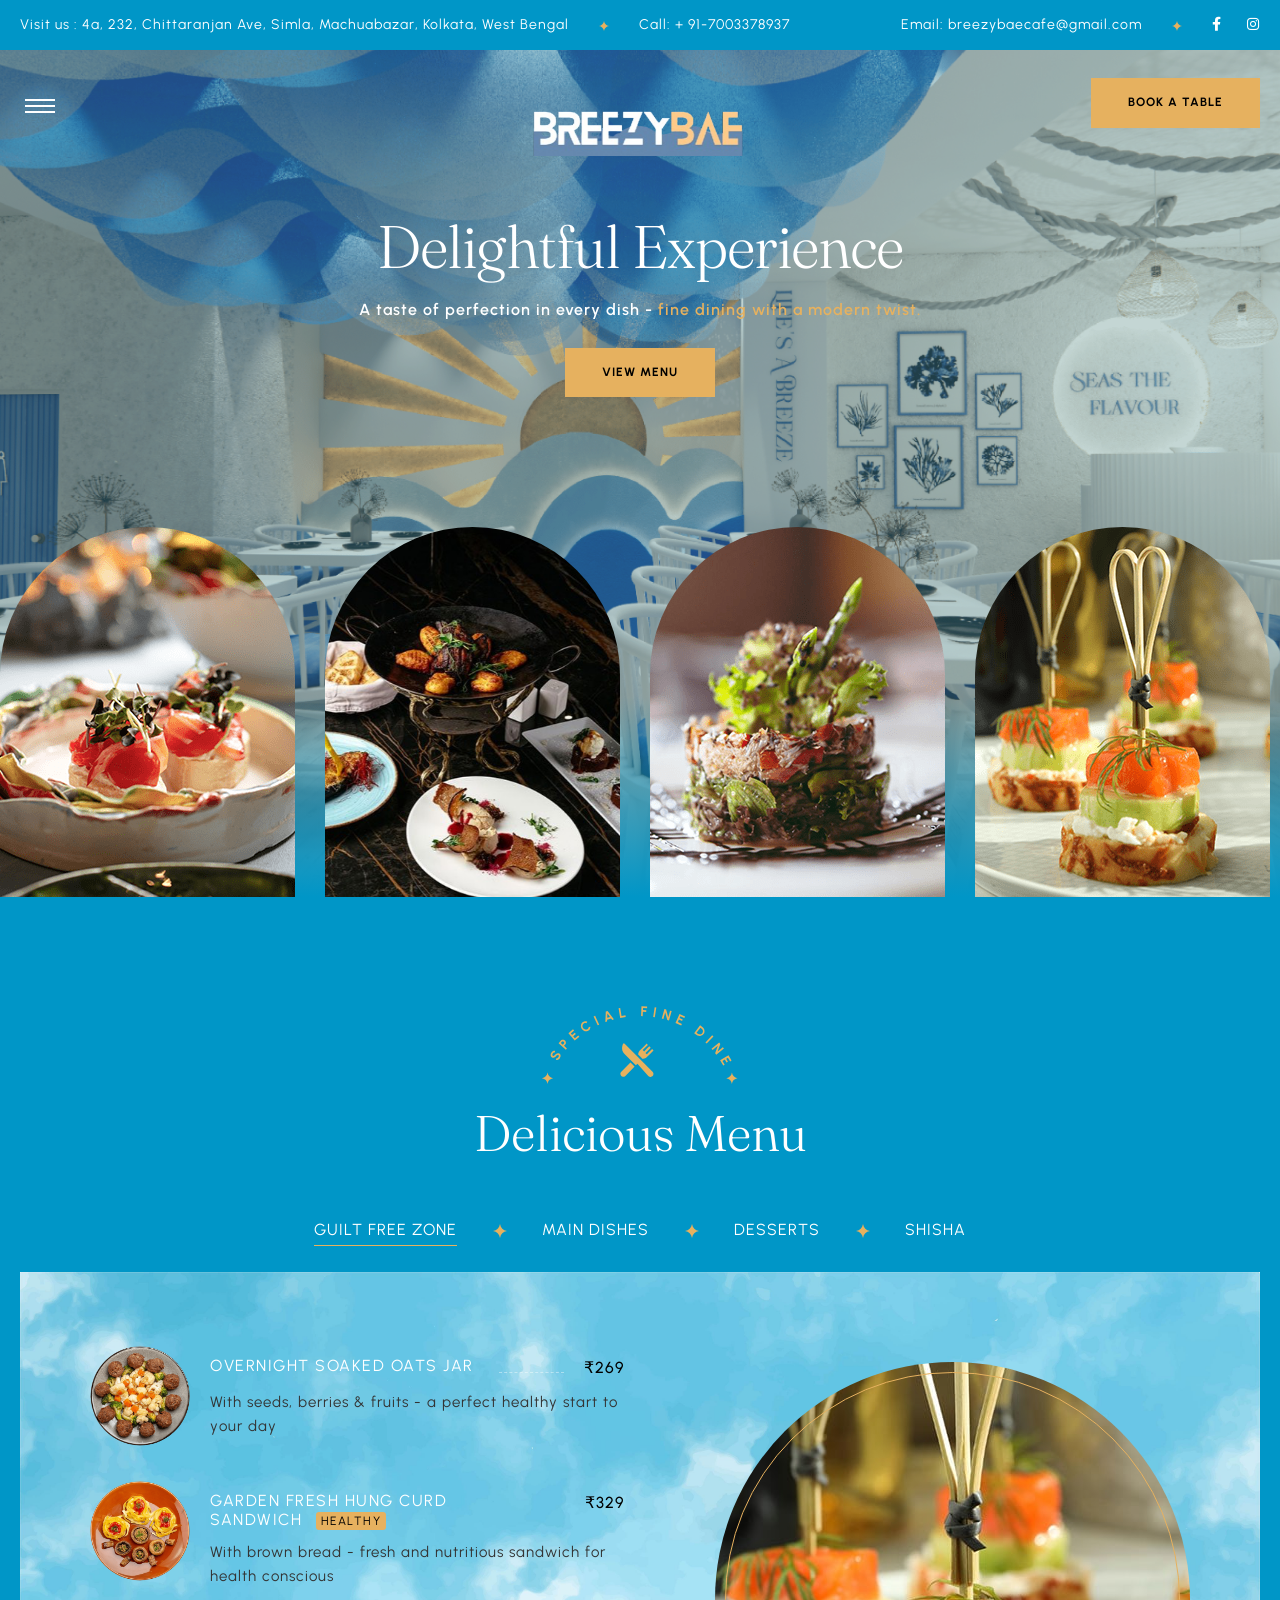
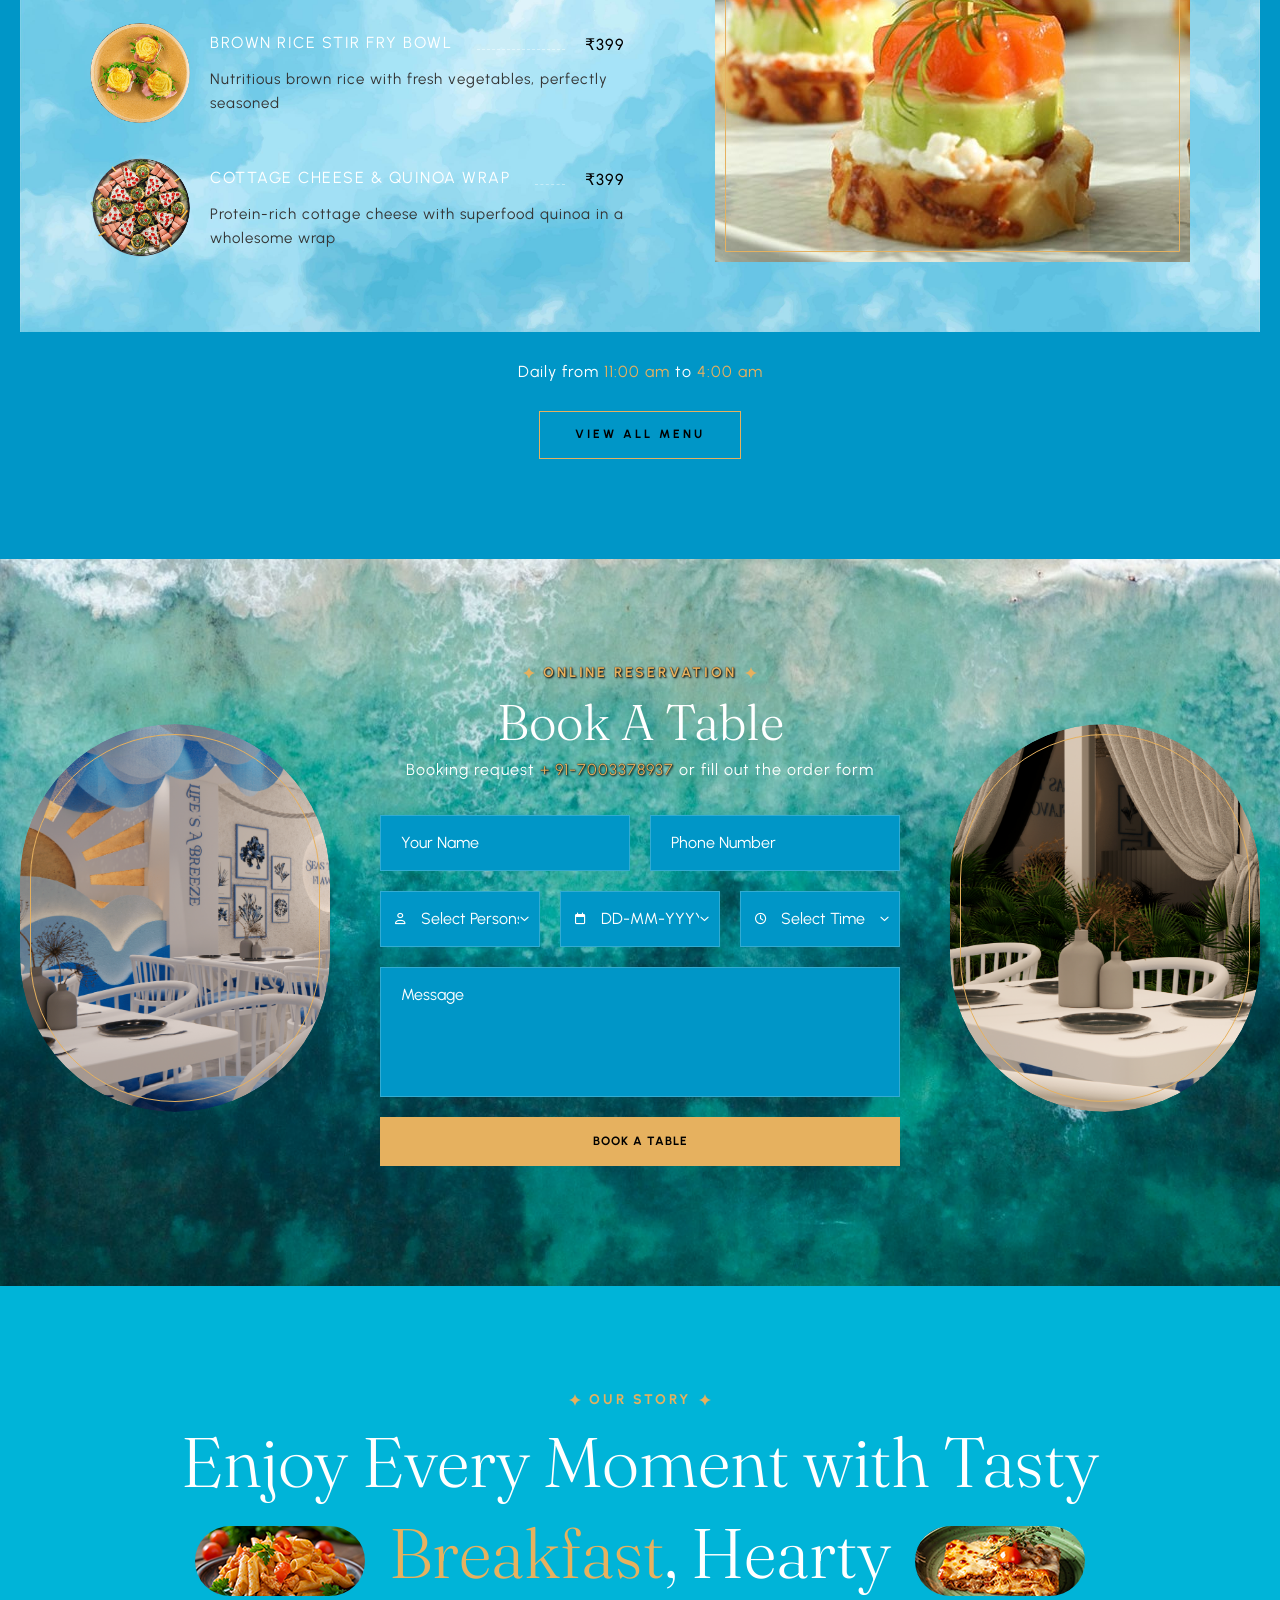
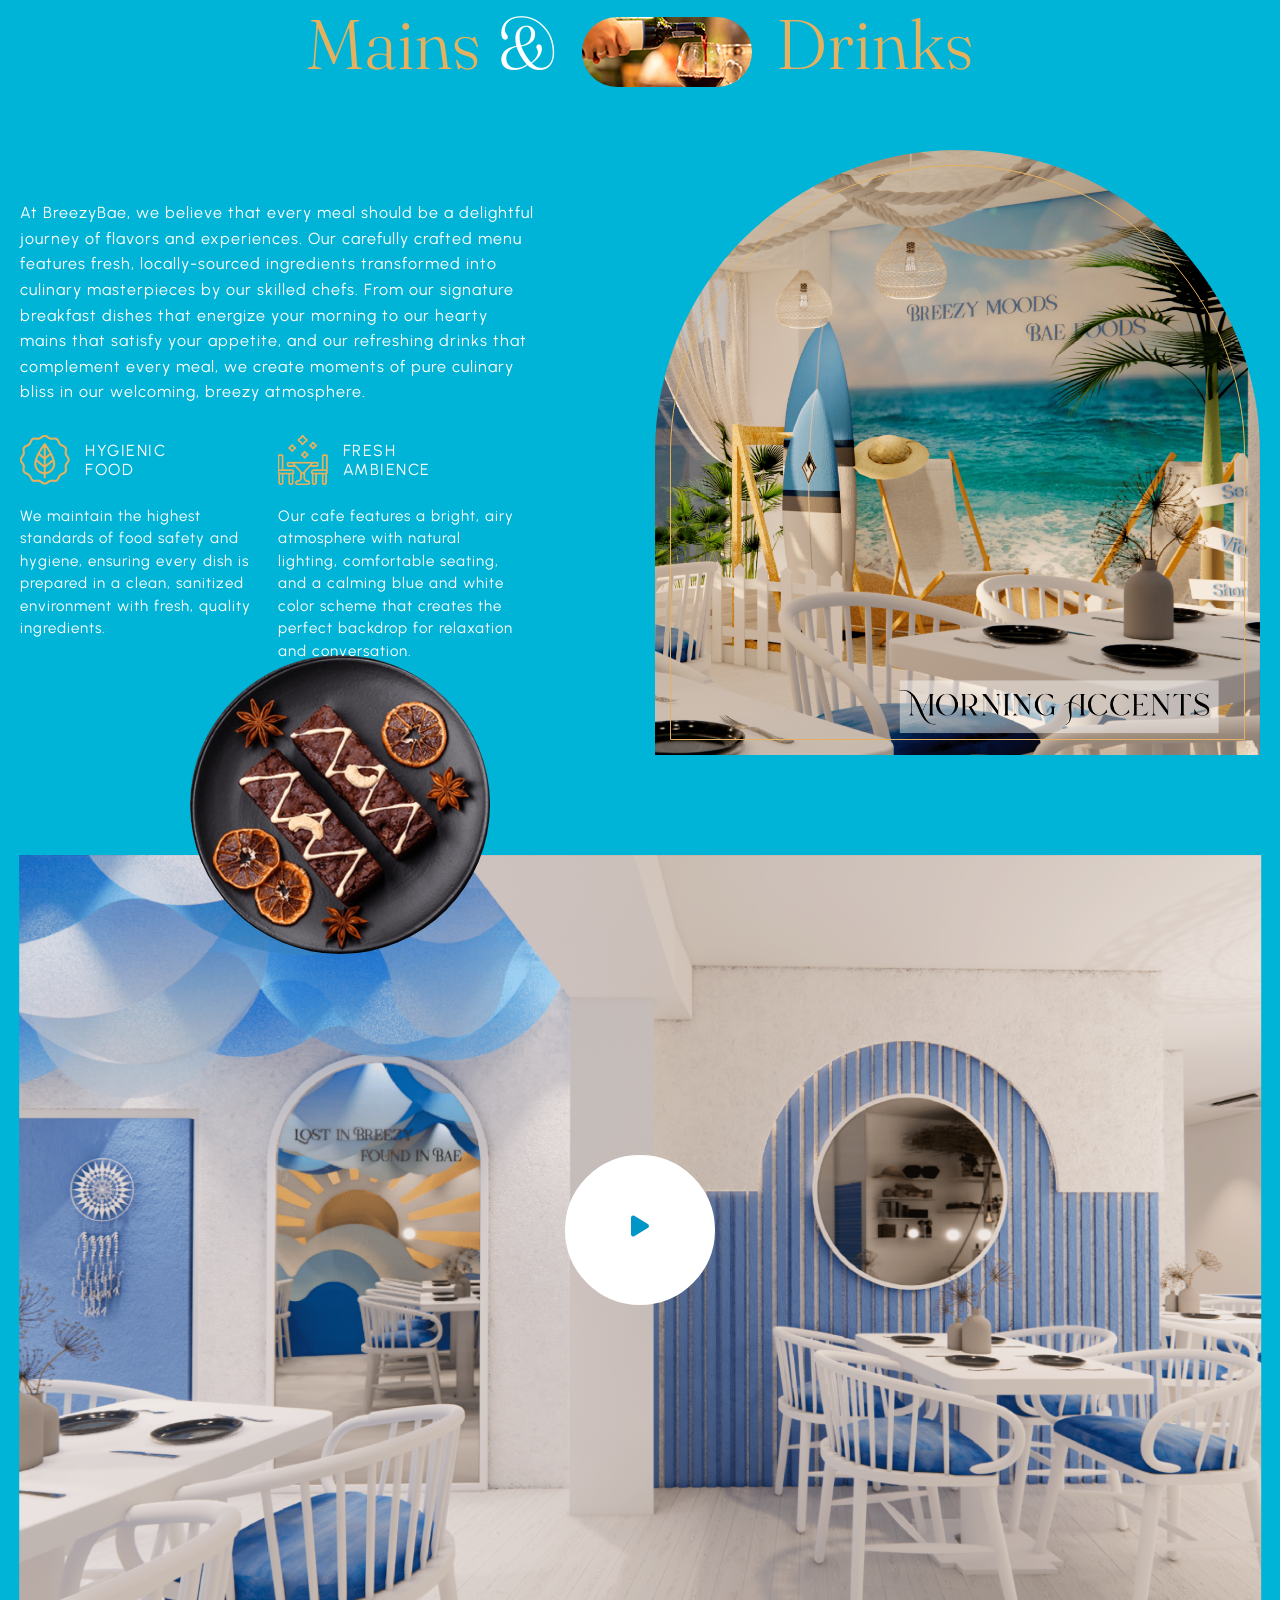
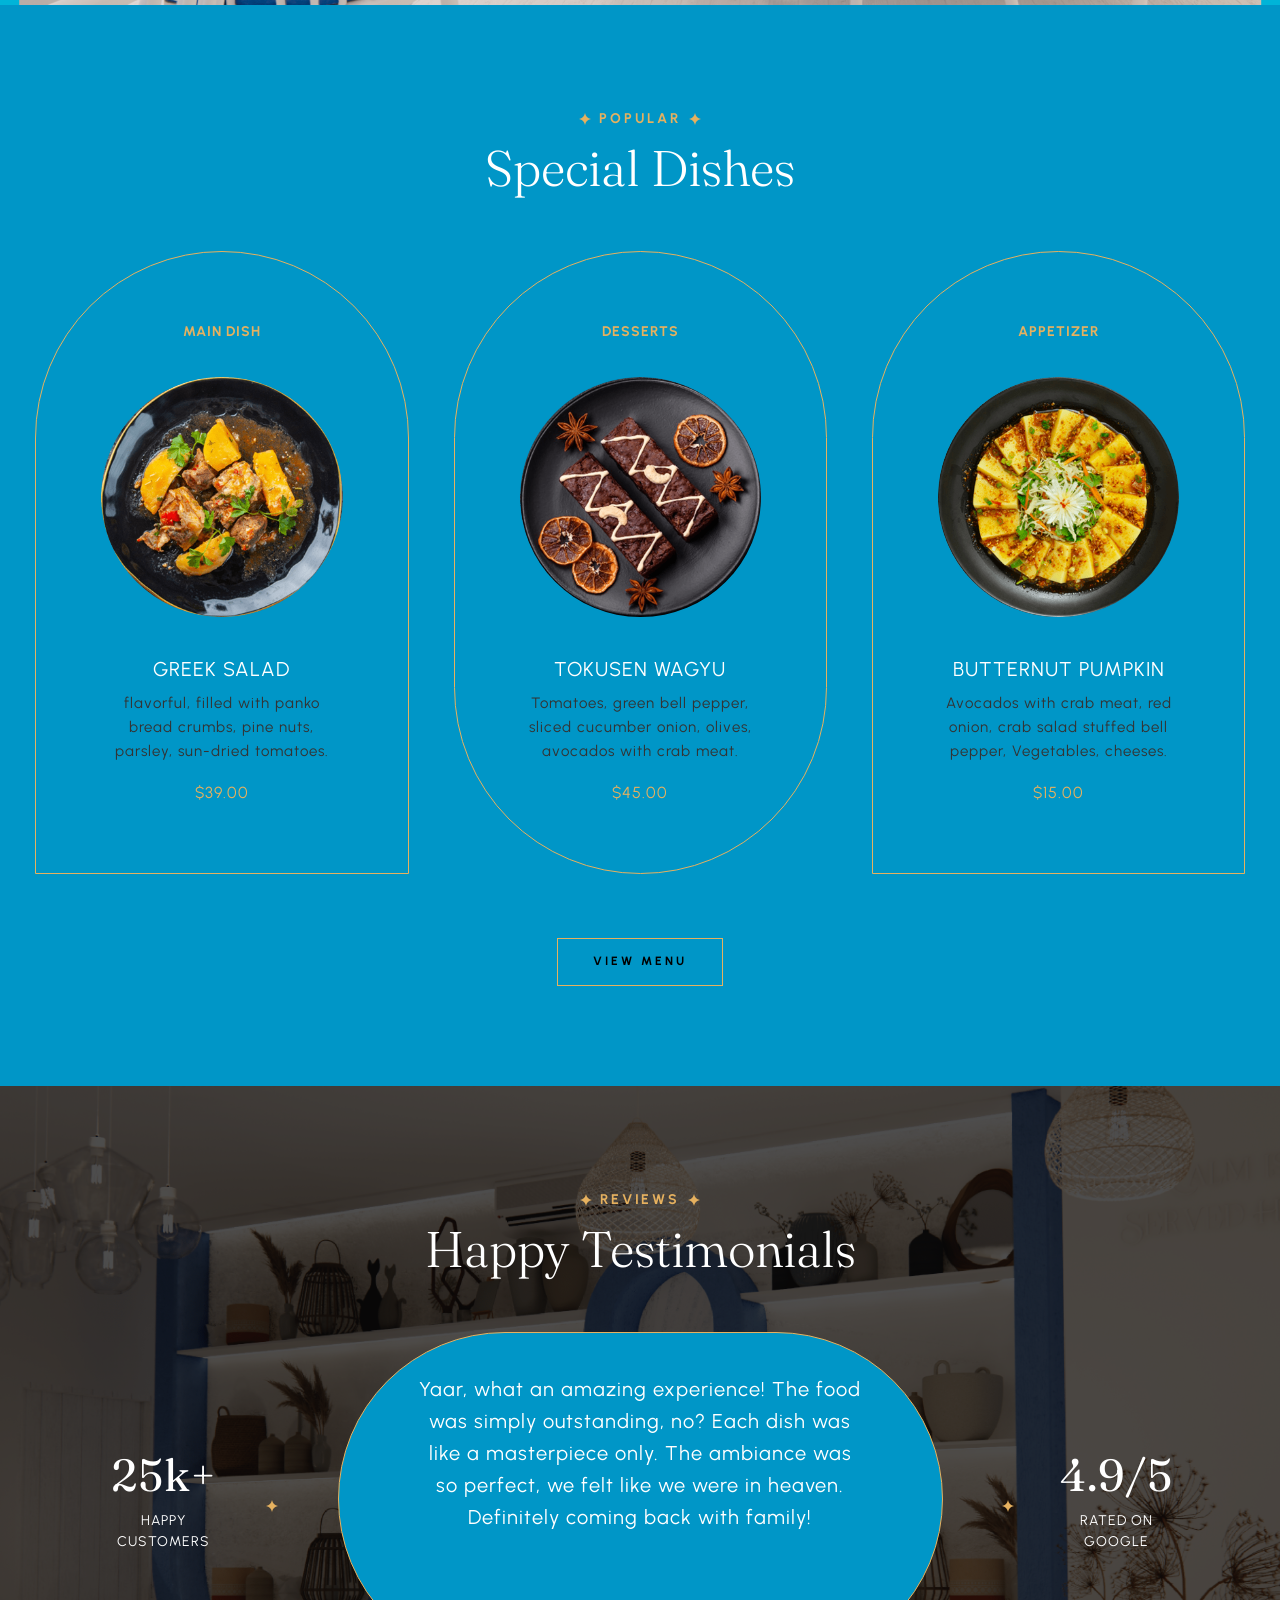
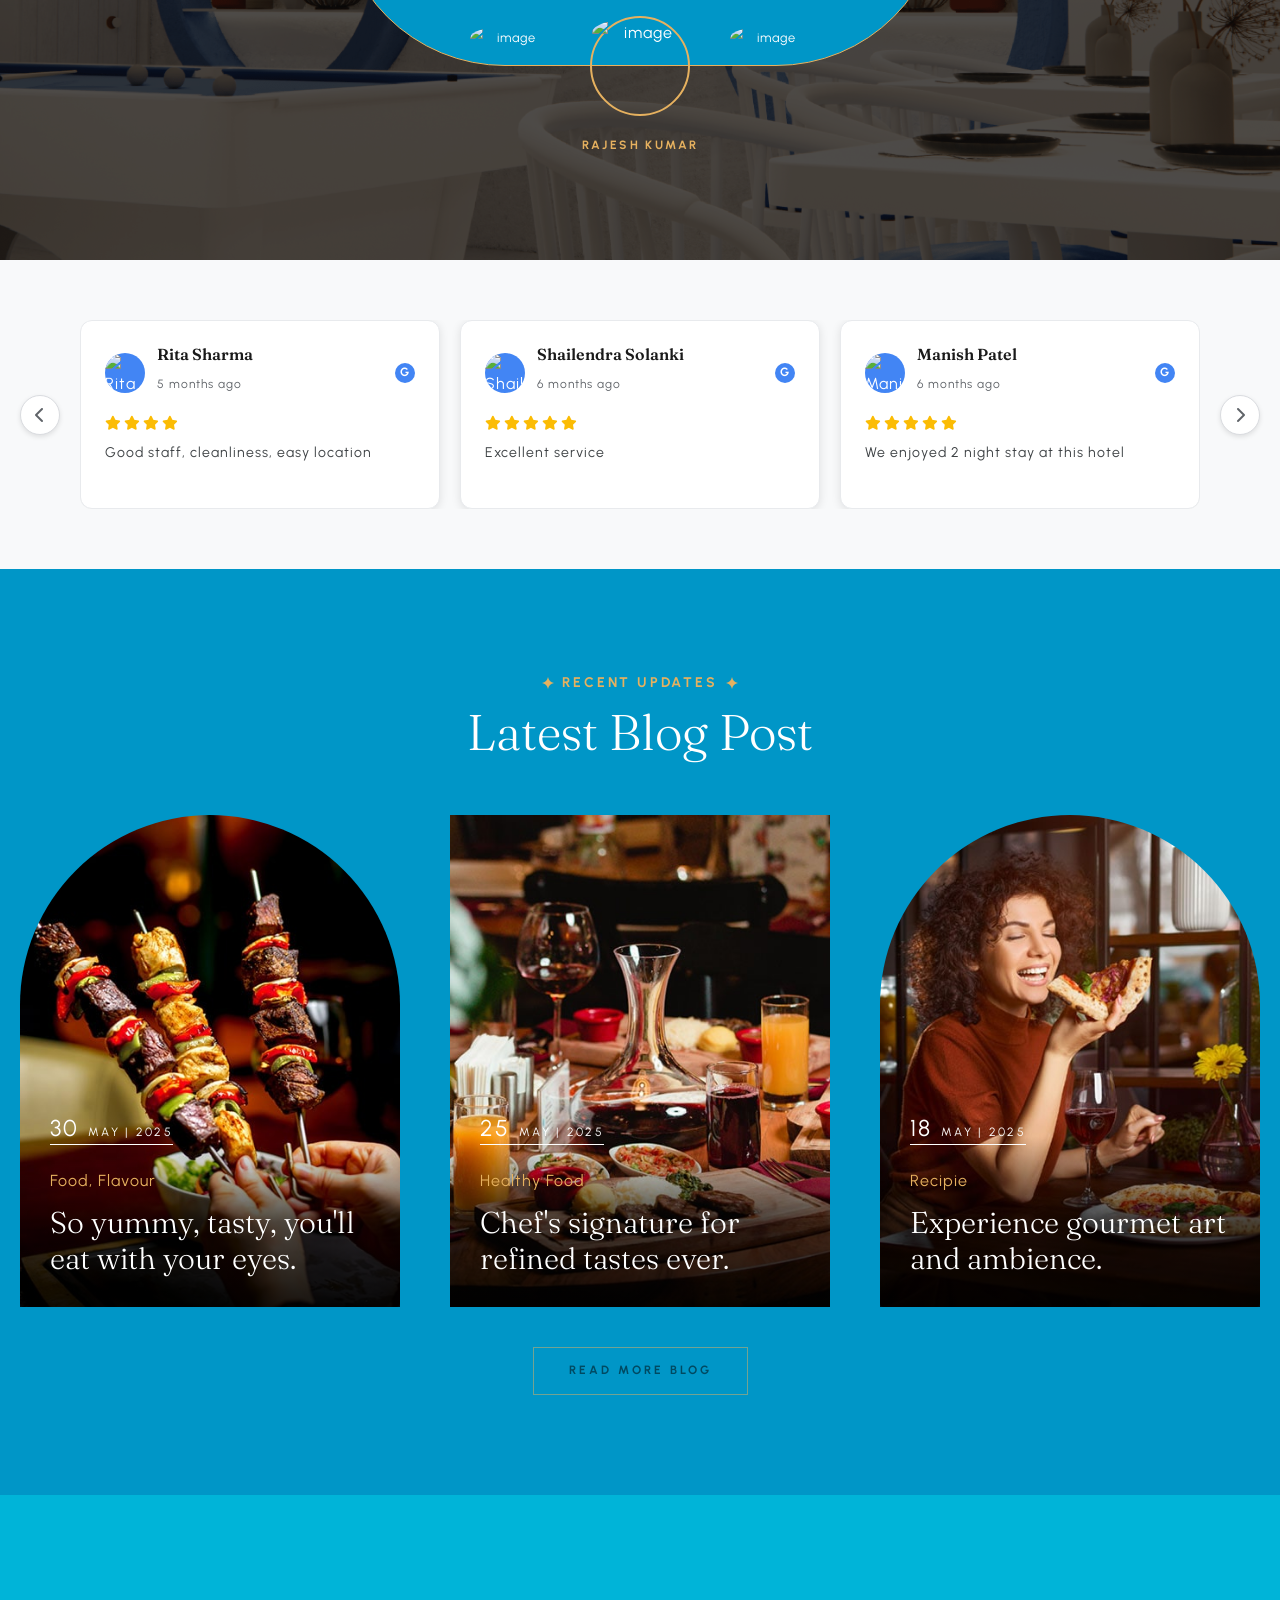
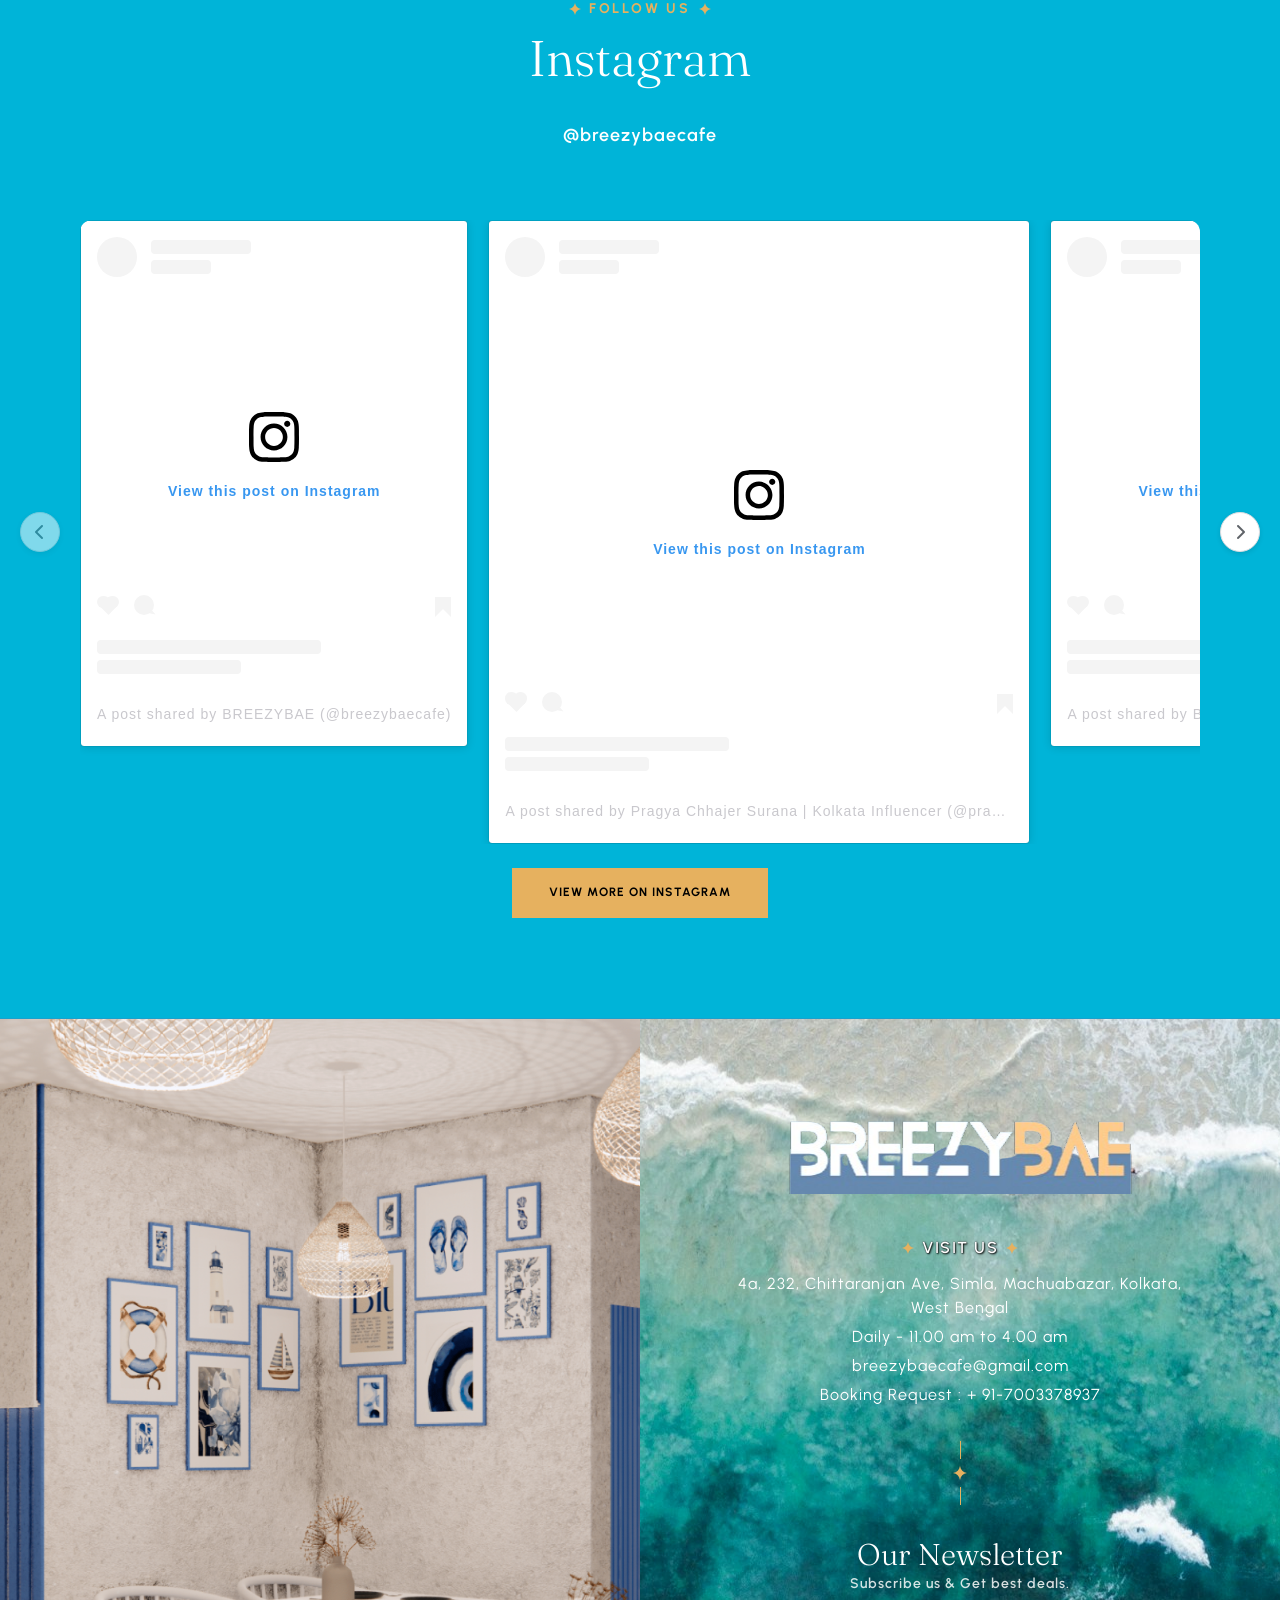
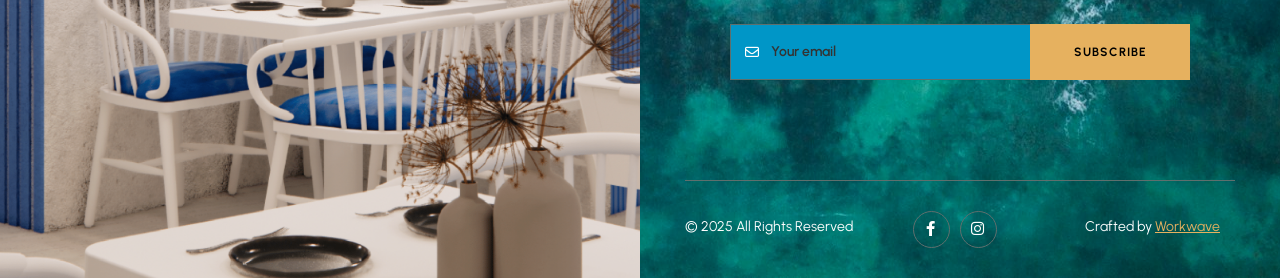
==== index.html @ 00694df6 "first commit" ====
<!DOCTYPE html>
<html lang="en">
	<!-- Mirrored from kalanidhithemes.com/live-preview/landing-page/BreezyBae/all-demo/BreezyBae-5-Rollingimages-Hero-Center-Header/index.html by HTTrack Website Copier/3.x [XR&CO'2014], Mon, 25 Aug 2025 07:57:49 GMT -->
	<head>
		<meta charset="utf-8" />
		<title>BreezyBae Cafe & Restaurant</title>
		<!-- Stylesheets -->
		<link href="bootstrap.css" rel="stylesheet" />
		<link href="style.css" rel="stylesheet" />
		<link rel="shortcut icon" href="images/logo/short-logo.png" type="image/x-icon" />
		<link rel="icon" href="images/logo/short-logo.png" type="image/x-icon" />
		<!-- Responsive -->
		<meta http-equiv="X-UA-Compatible" content="IE=edge" />
		<meta
			name="viewport"
			content="width=device-width, initial-scale=1.0, maximum-scale=1.0, user-scalable=0" />
		<link href="responsive.css" rel="stylesheet" />
	</head>

	<body>
		<div class="page-wrapper">
			<!-- Preloader -->
			<div class="loader-wrap">
				<div class="preloader">
					<div id="handle-preloader" class="handle-preloader">
						<div class="animation-preloader">
							<div class="spinner-not"></div>
							<div class="txt-loading">
								<span data-text-preloader="B" class="letters-loading"> B </span>
								<span data-text-preloader="R" class="letters-loading"> R </span>
								<span data-text-preloader="E" class="letters-loading"> E </span>
								<span data-text-preloader="E" class="letters-loading"> E </span>
								<span data-text-preloader="Z" class="letters-loading"> Z </span>
								<span data-text-preloader="Y" class="letters-loading"> Y </span>
								<span data-text-preloader="B" class="letters-loading"> B </span>
								<span data-text-preloader="A" class="letters-loading"> A </span>
								<span data-text-preloader="E" class="letters-loading"> E </span>
							</div>
						</div>
					</div>
				</div>
			</div>
			<!-- Preloader End -->

			<!-- Main Header-->
			<header class="main-header header-down">
				<div class="header-top">
					<div class="auto-container">
						<div class="inner clearfix">
							<div class="top-left clearfix">
								<ul class="top-info clearfix">
									<li>
										Visit us : 4a, 232, Chittaranjan Ave, Simla, Machuabazar,
										Kolkata, West Bengal
									</li>
									<li>
										<a href="tel:+ 91-7003378937"> Call: + 91-7003378937 </a>
									</li>
								</ul>
							</div>
							<div class="top-right clearfix">
								<ul class="top-info clearfix">
									<li>
										<a href="mailto:breezybaecafe@gmail.com">
											Email: breezybaecafe@gmail.com</a
										>
									</li>
									<li class="social">
										<a
											href="https://www.facebook.com/profile.php?id=61579037446461"
											aria-label="facebook page"
											><i class="fa-brands fa-facebook-f"></i
										></a>
									</li>
									<li class="social">
										<a
											href="https://www.instagram.com/breezybaecafe/"
											aria-label="insta page"
											><i class="fa-brands fa-instagram"></i
										></a>
									</li>
								</ul>
							</div>
						</div>
					</div>
				</div>
				<!-- Header Upper -->
				<div class="header-upper">
					<div class="auto-container">
						<!-- Main Box -->
						<div
							class="main-box d-flex justify-content-between align-items-center flex-wrap">
							<!-- Links Box -->
							<div class="links-box clearfix">
								<!-- Hidden Nav Toggler -->
								<div class="nav-toggler">
									<button class="hidden-bar-opener">
										<span class="hamburger">
											<span class="top-bun"></span>
											<span class="meat"></span>
											<span class="bottom-bun"></span>
										</span>
									</button>
								</div>
							</div>

							<!--Logo-->
							<div class="logo-box">
								<div class="logo">
									<a href="index.html" title="BreezyBae - Cafe & Restro"
										><img
											src="images/logo.png"
											alt=""
											title="BreezyBae - Cafe & Restro"
									/></a>
								</div>
							</div>

							<!--Don't use this menu for this option-->
							<div class="nav-box clearfix">
								<!--Nav Outer-->
								<div class="nav-outer clearfix">
									<nav class="main-menu">
										<ul class="navigation clearfix">
											<li class="current dropdown">
												<a href="index.html">Home</a>
												<ul>
													<li><a href="#">Home 1 Left Header</a></li>
													<li><a href="#">Home 1 Center Header</a></li>
													<li><a href="#">Home 3 Video Hero</a></li>
												</ul>
											</li>
											<li class="dropdown has-mega-menu">
												<a href="menu-list.html">Menus</a>
												<ul>
													<li>
														<div class="mega-menu">
															<div class="menu-inner">
																<div class="auto-container">
																	<div class="row clearfix">
																		<div
																			class="menu-block col-lg-3 col-md-6 col-sm-6">
																			<div class="image">
																				<a href="menu-list.html"
																					><img
																						src="images/resource/menu-image-1.png"
																						alt=""
																				/></a>
																			</div>
																			<div class="title">
																				<a href="menu-list.html">Menu list 1</a>
																			</div>
																		</div>
																		<div
																			class="menu-block col-lg-3 col-md-6 col-sm-6">
																			<div class="image">
																				<a href="menu-list.html"
																					><img
																						src="images/resource/menu-image-2.png"
																						alt=""
																				/></a>
																			</div>
																			<div class="title">
																				<a href="menu-list.html">Menu list 2</a>
																			</div>
																		</div>
																		<div
																			class="menu-block col-lg-3 col-md-6 col-sm-6">
																			<div class="image">
																				<a href="menu-list.html"
																					><img
																						src="images/resource/menu-image-3.png"
																						alt=""
																				/></a>
																			</div>
																			<div class="title">
																				<a href="menu-list.html">Menu list 3</a>
																			</div>
																		</div>
																		<div
																			class="menu-block col-lg-3 col-md-6 col-sm-6">
																			<div class="image">
																				<a href="menu-list.html"
																					><img
																						src="images/resource/menu-image-4.png"
																						alt=""
																				/></a>
																			</div>
																			<div class="title">
																				<a href="menu-list.html">Menu list 4</a>
																			</div>
																		</div>
																	</div>
																</div>
															</div>
														</div>
													</li>
												</ul>
											</li>
											<li><a href="about.html">About Us</a></li>
											<li><a href="our-chef.html">Our chefs</a></li>
											<li class="dropdown">
												<a href="#">Pages</a>
												<ul>
													<li><a href="#">Dropdown Menu 1</a></li>
													<li><a href="#">Dropdown Menu 2</a></li>
													<li><a href="#">Dropdown Menu 3</a></li>
													<li class="dropdown">
														<a href="#">Dropdown Menu 4</a>
														<ul>
															<li><a href="#">Dropdown Menu level 2</a></li>
															<li><a href="#">Dropdown Menu level 2</a></li>
															<li><a href="#">Dropdown Menu Level 3</a></li>
														</ul>
													</li>
													<li><a href="#">Dropdown Lorem 5</a></li>
												</ul>
											</li>
											<li><a href="#">Blog</a></li>
											<li><a href="#">Contact</a></li>
										</ul>
									</nav>
									<!-- Main Menu End-->
								</div>
								<!--Nav Outer End-->
							</div>
							<!---->

							<div class="link link-btn">
								<a
									href="book-table.html"
									class="theme-btn btn-style-one clearfix">
									<span class="btn-wrap">
										<span class="text-one">BOOK A TABLE</span>
										<span class="text-two">BOOK A TABLE</span>
									</span>
								</a>
							</div>
						</div>
					</div>
				</div>
			</header>
			<!--End Main Header -->

			<!--Menu Backdrop-->
			<div class="menu-backdrop"></div>

			<!-- Hidden Navigation Bar -->
			<section class="hidden-bar">
				<!-- Hidden Bar Wrapper -->
				<div class="inner-box">
					<div class="cross-icon hidden-bar-closer">
						<span class="far fa-close"></span>
					</div>
					<div class="logo-box">
						<a href="index.html" title="BreezyBae - Cafe & Restro"
							><img
								src="images/resource/sidebar-logo.png"
								alt="image"
								title="BreezyBae - Cafe & Restro"
						/></a>
					</div>

					<!-- .Side-menu -->
					<div class="side-menu">
						<ul class="navigation clearfix">
							<li>
								<a href="index.html">Home</a>
							</li>
							<li><a href="about.html">About Us</a></li>
							<li><a href="our-chef.html">Team Members</a></li>
							<li><a href="menu-list.html">Our Menu</a></li>
							<li><a href="privacy-policy.html">Privacy Policy</a></li>
							<li><a href="contact-us.html">Contact Us</a></li>
							<li><a href="https://admin.breezybae.com/login">admin</a></li>
						</ul>
					</div>
					<!-- /.Side-menu -->
				</div>
				<!-- / Hidden Bar Wrapper -->
			</section>
			<!-- / Hidden Bar -->

			<!--Info Back Drop-->
			<div class="info-back-drop"></div>

			<!-- Hidden Bar -->
			<section class="info-bar">
				<div class="inner-box">
					<div class="cross-icon"><span class="far fa-close"></span></div>
					<div class="image-box">
						<img src="images/resource/sidebar-image.jpg" alt="image" title="" />
					</div>
					<div class="logo-box">
						<a href="index.html" title="BreezyBae - Cafe & Restro"
							><img
								src="images/resource/sidebar-logo.png"
								alt="image"
								title="BreezyBae - Cafe & Restro"
						/></a>
					</div>

					<h5>Visit Us</h5>
					<ul class="info">
						<li>
							BreezyBae, Arrondissement, <br />
							Paris 9578
						</li>
						<li>
							<span class="ib-ttl"> Lunch Time </span>- 10.00 am – 3:30 pm
						</li>
						<li>
							<span class="ib-ttl"> Dinner Time</span> - 08.00 pm – 10:30 pm
						</li>
						<li>
							<a href="mailto:breezybaecafe@gmail.com"
								>breezybaecafe@gmail.com</a
							>
						</li>
					</ul>
					<div class="booking-info">
						<div class="bk-no">
							<a href="tel:+ 91-7003378937">Booking: + 91-7003378937</a>
						</div>
					</div>
				</div>
			</section>
			<!--End Hidden Bar -->

			<!-- Banner Section -->
			<section class="scrolling-banner-section">
				<div class="auto-container">
					<div class="content">
						<h1>Delightful Experience</h1>
						<div class="text text-mod">
							A taste of perfection in every dish -
							<span> fine dining with a modern twist.</span>
						</div>
						<div class="link link-btn">
							<a href="menu-list.html" class="theme-btn btn-style-one clearfix">
								<span class="btn-wrap">
									<span class="text-one">view menu</span>
									<span class="text-two">view menu</span>
								</span>
							</a>
						</div>
					</div>
				</div>
				<div class="rolling-gallery-container">
					<div class="rolling-gallery-outer">
						<!-- First set of images -->
						<div class="rolling-image">
							<img src="images/main-slider/banner-1.png" alt="image" />
						</div>
						<div class="rolling-image">
							<img src="images/main-slider/banner-2.png" alt="image" />
						</div>
						<div class="rolling-image">
							<img src="images/main-slider/banner-3.png" alt="image" />
						</div>
						<div class="rolling-image">
							<img src="images/main-slider/banner-4.png" alt="image" />
						</div>
						<div class="rolling-image">
							<img src="images/main-slider/banner-5.png" alt="image" />
						</div>
						<div class="rolling-image">
							<img src="images/main-slider/banner-6.png" alt="image" />
						</div>

						<!-- Duplicate set for seamless looping -->
						<div class="rolling-image">
							<img src="images/main-slider/banner-1.png" alt="image" />
						</div>
						<div class="rolling-image">
							<img src="images/main-slider/banner-2.png" alt="image" />
						</div>
						<div class="rolling-image">
							<img src="images/main-slider/banner-3.png" alt="image" />
						</div>
						<div class="rolling-image">
							<img src="images/main-slider/banner-4.png" alt="image" />
						</div>
						<div class="rolling-image">
							<img src="images/main-slider/banner-5.png" alt="image" />
						</div>
						<div class="rolling-image">
							<img src="images/main-slider/banner-6.png" alt="image" />
						</div>
					</div>
				</div>
			</section>
			<!--End Banner Section -->

			<!--Menu Section Tab Style-->
			<section class="menu-section section-kt">
				<!-- side image -->
				<div class="side-image menutab-img">
					<img
						src="images/resource/sideimg-dish.png"
						alt="image"
						title="image" />
				</div>

				<div class="auto-container">
					<div class="title-box centered">
						<div class="title-badge">
							<img
								src="images/resource/menu-title-badge.svg"
								alt="image"
								title="image" />
						</div>
						<h2>Delicious Menu</h2>
					</div>

					<div class="tabs-box menu-tabs">
						<div class="buttons">
							<ul class="tab-buttons clearfix">
								<li class="tab-btn active-btn" data-tab="#tab-1">
									<span>Guilt Free Zone</span>
								</li>
								<li class="tab-btn" data-tab="#tab-2">
									<span>Main Dishes</span>
								</li>
								<li class="tab-btn" data-tab="#tab-3"><span>Desserts</span></li>
								<li class="tab-btn" data-tab="#tab-4"><span>Shisha</span></li>
							</ul>
						</div>
						<div class="tabs-content">
							<!--Tab-->
							<div class="tab active-tab" id="tab-1">
								<div class="row clearfix">
									<div class="menu-col col-lg-6 col-md-12 col-sm-12">
										<div class="inner">
											<!--Block-->
											<div class="dish-block">
												<div class="inner-box">
													<div class="dish-image">
														<a href="#"
															><img
																src="images/resource/menu-image-1.png"
																alt="image"
														/></a>
													</div>
													<div class="title clearfix">
														<div class="ttl clearfix">
															<h6><a href="#">Overnight Soaked Oats Jar</a></h6>
														</div>
														<span class="menu-list-line"> </span>
														<div class="price"><span>₹269</span></div>
													</div>
													<div class="text desc">
														<a href="#"
															>With seeds, berries & fruits - a perfect healthy
															start to your day</a
														>
													</div>
												</div>
											</div>
											<!--Block-->
											<div class="dish-block">
												<div class="inner-box">
													<div class="dish-image">
														<a href="#"
															><img
																src="images/resource/menu-image-2.png"
																alt="image"
														/></a>
													</div>
													<div class="title clearfix">
														<div class="ttl clearfix">
															<h6>
																<a href="#"
																	>Garden Fresh Hung Curd Sandwich
																	<span class="s-info">Healthy</span></a
																>
															</h6>
														</div>
														<span class="menu-list-line"> </span>
														<div class="price"><span>₹329</span></div>
													</div>
													<div class="text desc">
														<a href="#"
															>With brown bread - fresh and nutritious sandwich
															for health conscious</a
														>
													</div>
												</div>
											</div>
											<!--Block-->
											<div class="dish-block">
												<div class="inner-box">
													<div class="dish-image">
														<a href="#"
															><img
																src="images/resource/menu-image-3.png"
																alt="image"
														/></a>
													</div>
													<div class="title clearfix">
														<div class="ttl clearfix">
															<h6><a href="#">Brown Rice Stir Fry Bowl</a></h6>
														</div>
														<span class="menu-list-line"> </span>
														<div class="price"><span>₹399</span></div>
													</div>
													<div class="text desc">
														<a href="#"
															>Nutritious brown rice with fresh vegetables,
															perfectly seasoned</a
														>
													</div>
												</div>
											</div>
											<!--Block-->
											<div class="dish-block">
												<div class="inner-box">
													<div class="dish-image">
														<a href="#"
															><img
																src="images/resource/menu-image-4.png"
																alt="image"
														/></a>
													</div>
													<div class="title clearfix">
														<div class="ttl clearfix">
															<h6>
																<a href="#">Cottage Cheese & Quinoa Wrap</a>
															</h6>
														</div>
														<span class="menu-list-line"> </span>
														<div class="price"><span>₹399</span></div>
													</div>
													<div class="text desc">
														<a href="#"
															>Protein-rich cottage cheese with superfood quinoa
															in a wholesome wrap</a
														>
													</div>
												</div>
											</div>
										</div>
									</div>
									<div class="menu-col img-col col-lg-6 col-md-12 col-sm-12">
										<div class="inner">
											<div class="image">
												<img src="images/resource/menus-1.jpg" alt="image" />
											</div>
										</div>
									</div>
								</div>
							</div>
							<!--Tab-->
							<div class="tab" id="tab-2">
								<div class="row clearfix">
									<div class="menu-col col-lg-6 col-md-12 col-sm-12">
										<div class="inner">
											<!--Block-->
											<div class="dish-block">
												<div class="inner-box">
													<div class="dish-image">
														<a href="#"
															><img
																src="images/resource/menu-image-5.png"
																alt="image"
														/></a>
													</div>
													<div class="title clearfix">
														<div class="ttl clearfix">
															<h6><a href="#">Paneer Butter Masala</a></h6>
														</div>
														<span class="menu-list-line"> </span>
														<div class="price"><span>₹299</span></div>
													</div>
													<div class="text desc">
														<a href="#"
															>Rich and creamy cottage cheese curry in
															tomato-based gravy with aromatic spices</a
														>
													</div>
												</div>
											</div>
											<!--Block-->
											<div class="dish-block">
												<div class="inner-box">
													<div class="dish-image">
														<a href="#"
															><img
																src="images/resource/menu-image-6.png"
																alt="image"
														/></a>
													</div>
													<div class="title clearfix">
														<div class="ttl clearfix">
															<h6>
																<a href="#"
																	>Cheese Lasagna
																	<span class="s-info">POPULAR</span></a
																>
															</h6>
														</div>
														<span class="menu-list-line"> </span>
														<div class="price"><span>₹489</span></div>
													</div>
													<div class="text desc">
														<a href="#"
															>Layers of pasta with rich cheese sauce,
															vegetables and herbs baked to perfection</a
														>
													</div>
												</div>
											</div>
											<!--Block-->
											<div class="dish-block">
												<div class="inner-box">
													<div class="dish-image">
														<a href="#"
															><img
																src="images/resource/menu-image-7.png"
																alt="image"
														/></a>
													</div>
													<div class="title clearfix">
														<div class="ttl clearfix">
															<h6><a href="#">Thai Green Curry</a></h6>
														</div>
														<span class="menu-list-line"> </span>
														<div class="price"><span>₹419</span></div>
													</div>
													<div class="text desc">
														<a href="#"
															>Authentic Thai green curry with coconut milk,
															vegetables and aromatic herbs served with steamed
															rice</a
														>
													</div>
												</div>
											</div>
											<!--Block-->
											<div class="dish-block">
												<div class="inner-box">
													<div class="dish-image">
														<a href="#"
															><img
																src="images/resource/menu-image-8.png"
																alt="image"
														/></a>
													</div>
													<div class="title clearfix">
														<div class="ttl clearfix">
															<h6><a href="#">Classic Margherita Pizza</a></h6>
														</div>
														<span class="menu-list-line"> </span>
														<div class="price"><span>₹349</span></div>
													</div>
													<div class="text desc">
														<a href="#"
															>Fresh mozzarella, tomato sauce, and basil leaves
															on crispy pizza base</a
														>
													</div>
												</div>
											</div>
										</div>
									</div>
									<div class="menu-col img-col col-lg-6 col-md-12 col-sm-12">
										<div class="inner">
											<div class="image">
												<img src="images/resource/menus-2.jpg" alt="image" />
											</div>
										</div>
									</div>
								</div>
							</div>
							<!--Tab-->
							<div class="tab" id="tab-3">
								<div class="row clearfix">
									<div class="menu-col col-lg-6 col-md-12 col-sm-12">
										<div class="inner">
											<!--Block-->
											<div class="dish-block">
												<div class="inner-box">
													<div class="dish-image">
														<a href="#"
															><img
																src="images/resource/menu-image-9.png"
																alt="image"
														/></a>
													</div>
													<div class="title clearfix">
														<div class="ttl clearfix">
															<h6><a href="#">Classic Pancake</a></h6>
														</div>
														<span class="menu-list-line"> </span>
														<div class="price"><span>₹179</span></div>
													</div>
													<div class="text desc">
														<a href="#"
															>Fluffy pancakes with maple syrup & whipped cream
															- a perfect sweet treat</a
														>
													</div>
												</div>
											</div>
											<!--Block-->
											<div class="dish-block">
												<div class="inner-box">
													<div class="dish-image">
														<a href="#"
															><img
																src="images/resource/menu-image-10.png"
																alt="image"
														/></a>
													</div>
													<div class="title clearfix">
														<div class="ttl clearfix">
															<h6>
																<a href="#"
																	>Nutella Pancake
																	<span class="s-info">Popular</span></a
																>
															</h6>
														</div>
														<span class="menu-list-line"> </span>
														<div class="price"><span>₹249</span></div>
													</div>
													<div class="text desc">
														<a href="#"
															>Delicious pancakes with rich Nutella spread and
															whipped cream topping</a
														>
													</div>
												</div>
											</div>
											<!--Block-->
											<div class="dish-block">
												<div class="inner-box">
													<div class="dish-image">
														<a href="#"
															><img
																src="images/resource/menu-image-11.png"
																alt="image"
														/></a>
													</div>
													<div class="title clearfix">
														<div class="ttl clearfix">
															<h6><a href="#">Chocolate Brownie</a></h6>
														</div>
														<span class="menu-list-line"> </span>
														<div class="price"><span>₹279</span></div>
													</div>
													<div class="text desc">
														<a href="#"
															>Warm, fudgy chocolate brownie served with vanilla
															ice cream for the perfect finish</a
														>
													</div>
												</div>
											</div>
											<!--Block-->
											<div class="dish-block">
												<div class="inner-box">
													<div class="dish-image">
														<a href="#"
															><img
																src="images/resource/menu-image-12.png"
																alt="image"
														/></a>
													</div>
													<div class="title clearfix">
														<div class="ttl clearfix">
															<h6><a href="#">Biscoff Cheesecake Jar</a></h6>
														</div>
														<span class="menu-list-line"> </span>
														<div class="price"><span>₹399</span></div>
													</div>
													<div class="text desc">
														<a href="#"
															>Creamy cheesecake with Biscoff cookie crumbs,
															layered in a jar for indulgent dessert
															experience</a
														>
													</div>
												</div>
											</div>
										</div>
									</div>
									<div class="menu-col img-col col-lg-6 col-md-12 col-sm-12">
										<div class="inner">
											<div class="image">
												<img
													src="images/resource/menus-desert.jpg"
													alt="image" />
											</div>
										</div>
									</div>
								</div>
							</div>
							<!--Tab-->
							<div class="tab" id="tab-4">
								<div class="row clearfix">
									<div class="menu-col col-lg-6 col-md-12 col-sm-12">
										<div class="inner">
											<!--Block-->
											<div class="dish-block">
												<div class="inner-box">
													<div class="dish-image">
														<a href="#"
															><img
																src="images/resource/drink-1.jpg"
																alt="image"
														/></a>
													</div>
													<div class="title clearfix">
														<div class="ttl clearfix">
															<h6><a href="#">Double Apple</a></h6>
														</div>
														<span class="menu-list-line"> </span>
														<div class="price"><span>₹699</span></div>
													</div>
													<div class="text desc">
														<a href="#"
															>Classic double apple flavor with smooth, sweet
															smoke and refreshing taste. Perfect for
															beginners.</a
														>
													</div>
												</div>
											</div>
											<!--Block-->
											<div class="dish-block">
												<div class="inner-box">
													<div class="dish-image">
														<a href="#"
															><img
																src="images/resource/drink-2.jpg"
																alt="image"
														/></a>
													</div>
													<div class="title clearfix">
														<div class="ttl clearfix">
															<h6>
																<a href="#"
																	>Teen Paan Rose
																	<span class="s-info">POPULAR</span></a
																>
															</h6>
														</div>
														<span class="menu-list-line"> </span>
														<div class="price"><span>₹699</span></div>
													</div>
													<div class="text desc">
														<a href="#"
															>Traditional paan flavor with rose essence,
															offering an authentic Indian taste experience</a
														>
													</div>
												</div>
											</div>
											<!--Block-->
											<div class="dish-block">
												<div class="inner-box">
													<div class="dish-image">
														<a href="#"
															><img
																src="images/resource/drink-3.jpg"
																alt="image"
														/></a>
													</div>
													<div class="title clearfix">
														<div class="ttl clearfix">
															<h6><a href="#">Blueberry Spring Water</a></h6>
														</div>
														<span class="menu-list-line"> </span>
														<div class="price"><span>₹699</span></div>
													</div>
													<div class="text desc">
														<a href="#"
															>Refreshing blueberry flavor with spring water
															base for a cool and fruity smoking experience</a
														>
													</div>
												</div>
											</div>
											<!--Block-->
											<div class="dish-block">
												<div class="inner-box">
													<div class="dish-image">
														<a href="#"
															><img
																src="images/resource/drink-4.jpg"
																alt="image"
														/></a>
													</div>
													<div class="title clearfix">
														<div class="ttl clearfix">
															<h6><a href="#">Coffee Vanilla</a></h6>
														</div>
														<span class="menu-list-line"> </span>
														<div class="price"><span>₹699</span></div>
													</div>
													<div class="text desc">
														<a href="#"
															>Rich coffee blend with vanilla notes, perfect for
															those who enjoy aromatic and smooth flavors</a
														>
													</div>
												</div>
											</div>
										</div>
									</div>
									<div class="menu-col img-col col-lg-6 col-md-12 col-sm-12">
										<div class="inner">
											<div class="image">
												<img
													src="images/resource/menus-wine.jpg"
													alt="hookah menu" />
											</div>
										</div>
									</div>
								</div>
							</div>
						</div>
					</div>

					<div class="open-timing">
						<div class="hours">
							Daily from
							<span class="theme_color">11:00 am</span> to
							<span class="theme_color">4:00 am</span>
						</div>
						<div class="link-box">
							<a href="menu-list.html" class="theme-btn btn-style-two clearfix">
								<span class="btn-wrap">
									<span class="text-one">view all menu</span>
									<span class="text-two">view all menu</span>
								</span>
							</a>
						</div>
					</div>
				</div>
			</section>

			<!--Reservation Section-->
			<section
				class="reserve-section style-two reserve-page-2 reserve-homepage section-kt">
				<div class="auto-container">
					<div class="outer-box">
						<div class="row clearfix">
							<!-- Form -->
							<div class="reserv-col form-col col-lg-6 col-md-12 col-sm-12">
								<div class="inner">
									<div class="title-box centered">
										<div class="subtitle stroke-text">
											<span>Online reservation</span>
										</div>
										<h2>Book A Table</h2>
										<div class="request-info">
											Booking request
											<a href="#" class="stroke-text">+ 91-7003378937</a> or
											fill out the order form
										</div>
									</div>
									<div class="default-form reservation-form">
										<!-- Success/Error Messages -->
										<div
											id="home-form-messages"
											class="form-messages"
											style="
												display: none;
												padding: 15px;
												margin-bottom: 20px;
												border-radius: 4px;
											">
											<div
												id="home-success-message"
												class="success-message"
												style="
													display: none;
													background-color: #d4edda;
													color: #155724;
													border: 1px solid #c3e6cb;
												">
												<i class="fa fa-check-circle"></i> Thank you! Your table
												booking request has been submitted successfully. We'll
												confirm your reservation soon.
											</div>
											<div
												id="home-error-message"
												class="error-message"
												style="
													display: none;
													background-color: #f8d7da;
													color: #721c24;
													border: 1px solid #f5c6cb;
												">
												<i class="fa fa-exclamation-triangle"></i> Sorry, there
												was an error with your booking request. Please try again
												or call us directly at +91-7003378937.
											</div>
										</div>
										<form method="post" action="#" id="homeBookingForm">
											<div class="row clearfix">
												<div class="form-group col-lg-6 col-md-6 col-sm-12">
													<div class="field-inner">
														<input
															type="text"
															name="name"
															value=""
															placeholder="Your Name"
															required />
													</div>
												</div>
												<div class="form-group col-lg-6 col-md-6 col-sm-12">
													<div class="field-inner">
														<input
															type="tel"
															name="phone"
															value=""
															placeholder="Phone Number"
															required />
													</div>
												</div>
												<div class="form-group col-lg-4 col-md-6 col-sm-12">
													<div class="field-inner">
														<span class="alt-icon far fa-user"></span>
														<select class="l-icon" name="persons" required>
															<option value="">Select Persons</option>
															<option value="1 Person">1 Person</option>
															<option value="2 Person">2 Person</option>
															<option value="3 Person">3 Person</option>
															<option value="4 Person">4 Person</option>
															<option value="5 Person">5 Person</option>
															<option value="6 Person">6 Person</option>
															<option value="7 Person">7 Person</option>
														</select>
														<span class="arrow-icon far fa-angle-down"></span>
													</div>
												</div>
												<div class="form-group col-lg-4 col-md-6 col-sm-12">
													<div class="field-inner">
														<span class="alt-icon far fa-calendar"></span>
														<input
															class="l-icon datepicker"
															type="text"
															name="date"
															value=""
															placeholder="DD-MM-YYYY"
															required
															readonly />
														<span class="arrow-icon far fa-angle-down"></span>
													</div>
												</div>
												<div class="form-group col-lg-4 col-md-12 col-sm-12">
													<div class="field-inner">
														<span class="alt-icon far fa-clock"></span>
														<select class="l-icon" name="time" required>
															<option value="">Select Time</option>
															<option value="08:00 AM">08 : 00 am</option>
															<option value="09:00 AM">09 : 00 am</option>
															<option value="10:00 AM">10 : 00 am</option>
															<option value="11:00 AM">11 : 00 am</option>
															<option value="12:00 PM">12 : 00 pm</option>
															<option value="01:00 PM">01 : 00 pm</option>
															<option value="02:00 PM">02 : 00 pm</option>
															<option value="03:00 PM">03 : 00 pm</option>
															<option value="04:00 PM">04 : 00 pm</option>
															<option value="05:00 PM">05 : 00 pm</option>
															<option value="06:00 PM">06 : 00 pm</option>
															<option value="07:00 PM">07 : 00 pm</option>
															<option value="08:00 PM">08 : 00 pm</option>
															<option value="09:00 PM">09 : 00 pm</option>
															<option value="10:00 PM">10 : 00 pm</option>
														</select>
														<span class="arrow-icon far fa-angle-down"></span>
													</div>
												</div>
												<div class="form-group col-lg-12 col-md-12 col-sm-12">
													<div class="field-inner">
														<textarea
															name="message"
															placeholder="Message"
															required></textarea>
													</div>
												</div>
												<div class="form-group col-lg-12 col-md-12 col-sm-12">
													<div class="field-inner">
														<button
															type="submit"
															class="theme-btn btn-style-one clearfix">
															<span class="btn-wrap">
																<span class="text-one">book a table</span>
																<span class="text-two">book a table</span>
															</span>
														</button>
													</div>
												</div>
											</div>
										</form>
									</div>
								</div>
							</div>

							<!-- image left -->
							<div class="reserv-col img-col col-lg-3 col-md-6 col-sm-12">
								<div class="form-image">
									<img src="images/resource/form-img-1.png" alt="image" />
								</div>
							</div>

							<!-- image right -->
							<div class="reserv-col last img-col col-lg-3 col-md-6 col-sm-12">
								<div class="form-image">
									<img src="images/resource/form-img-2.png" alt="image" />
								</div>
							</div>
						</div>
					</div>
				</div>
			</section>

			<!--Story Section-->
			<section class="story-section home-page section-kt">
				<!-- side image -->
				<div class="side-image storyside-img">
					<img
						src="images/resource/sideimg-food.png"
						alt="image"
						title="image" />
				</div>

				<div class="auto-container">
					<div class="title-box centered">
						<div class="subtitle"><span>our story</span></div>

						<h2>
							Enjoy Every Moment with Tasty
							<span class="theme_color">
								<img
									src="images/resource/tag-img1.png"
									alt="image"
									title="image" />
								Breakfast</span
							>, Hearty
							<span class="theme_color">
								<img
									src="images/resource/tag-img2.png"
									alt="image"
									title="image" />
								Mains</span
							>
							&
							<span class="theme_color">
								<img
									src="images/resource/tag-img3.png"
									alt="image"
									title="image" />
								Drinks
							</span>
						</h2>
					</div>
					<div class="row clearfix">
						<!--Col-->
						<div class="text-col col-xl-6 col-lg-6 col-md-12 col-sm-12">
							<div
								class="inner wow fadeInLeft"
								data-wow-duration="1500ms"
								data-wow-delay="0ms">
								<div class="text">
									At BreezyBae, we believe that every meal should be a
									delightful journey of flavors and experiences. Our carefully
									crafted menu features fresh, locally-sourced ingredients
									transformed into culinary masterpieces by our skilled chefs.
									From our signature breakfast dishes that energize your morning
									to our hearty mains that satisfy your appetite, and our
									refreshing drinks that complement every meal, we create
									moments of pure culinary bliss in our welcoming, breezy
									atmosphere.
								</div>

								<div class="feature-info">
									<div class="feature-info-box">
										<div class="feature-title">
											<img src="images/resource/hygienic.png" alt="image" />
											<h6>
												Hygienic <br />
												Food
											</h6>
										</div>
										<div class="infotext">
											We maintain the highest standards of food safety and
											hygiene, ensuring every dish is prepared in a clean,
											sanitized environment with fresh, quality ingredients.
										</div>
									</div>

									<div class="feature-info-box">
										<div class="feature-title">
											<img src="images/resource/ambiance.png" alt="image" />
											<h6>
												fresh <br />
												Ambience
											</h6>
										</div>
										<div class="infotext">
											Our cafe features a bright, airy atmosphere with natural
											lighting, comfortable seating, and a calming blue and
											white color scheme that creates the perfect backdrop for
											relaxation and conversation.
										</div>
									</div>
								</div>

								<!-- <div class="booking-info">
									<div class="bk-title">
										Booking Request : <br />
										<a class="bk-no" href="tel:+80-400-123456"
											>+80 (400) 123 4567</a
										>
									</div>

									<div class="link-box">
										<a
											href="book-table.html"
											class="theme-btn btn-style-two clearfix">
											<span class="btn-wrap">
												<span class="text-one">book a table</span>
												<span class="text-two">book a table</span>
											</span>
										</a>
									</div>
								</div> -->
							</div>
						</div>
						<!--Col-->
						<div class="image-col col-xl-6 col-lg-6 col-md-12 col-sm-12">
							<div
								class="inner wow fadeInRight"
								data-wow-duration="1500ms"
								data-wow-delay="0ms">
								<div class="images parallax-scene-1">
									<div class="image" data-depth="0.15">
										<img src="images/resource/image-1.png" alt="image" />
									</div>
								</div>
							</div>
						</div>
					</div>
				</div>
			</section>

			<!--Intro Section-->
			<section class="intro-section">
				<div class="intro-anim-image">
					<img src="images/resource/abt_dish.png" alt="image" />
				</div>
				<div
					class="image-layer"
					style="background-image: url(images/background/video_bg.png)"></div>
				<div class="auto-container">
					<div class="content-box">
						<div class="play-btn">
							<a
								href="images/background/VID.mp4"
								class="lightbox-image theme-btn"
								><span class="icon fa-sharp-duotone fa-solid fa-play"
									><i class="ripple"></i></span
							></a>
						</div>
					</div>
				</div>
			</section>

			<!--Special Offer Section-->
			<section class="special-offer section-kt">
				<div class="outer-container">
					<div class="auto-container">
						<div class="title-box centered">
							<div class="subtitle"><span>Popular</span></div>
							<h2>Special Dishes</h2>
						</div>
						<div class="dish-gallery-slider owl-theme owl-carousel">
							<!--Slide Item-->
							<div class="offer-block-two">
								<div class="inner-box">
									<div class="cat-name">main dish</div>
									<div class="image">
										<a href="#"
											><img src="images/resource/special-dish1.png" alt="image"
										/></a>
									</div>
									<h5><a href="menu-list.html">Greek Salad</a></h5>
									<div class="text desc">
										flavorful, filled with panko bread crumbs, pine nuts,
										parsley, sun-dried tomatoes.
									</div>
									<div class="price">$39.00</div>
								</div>
							</div>

							<!--Slide Item-->
							<div class="offer-block-two rounded">
								<div class="inner-box">
									<div class="cat-name">desserts</div>
									<div class="image">
										<a href="#"
											><img src="images/resource/special-dish2.png" alt="image"
										/></a>
									</div>
									<h5><a href="menu-list.html">Tokusen Wagyu</a></h5>
									<div class="text desc">
										Tomatoes, green bell pepper, sliced cucumber onion, olives,
										avocados with crab meat.
									</div>
									<div class="price">$45.00</div>
								</div>
							</div>

							<!--Slide Item-->
							<div class="offer-block-two">
								<div class="inner-box">
									<div class="cat-name">Appetizer</div>
									<div class="image">
										<a href="#"
											><img src="images/resource/special-dish3.png" alt="image"
										/></a>
									</div>
									<h5><a href="menu-list.html">Butternut Pumpkin</a></h5>
									<div class="text desc">
										Avocados with crab meat, red onion, crab salad stuffed bell
										pepper, Vegetables, cheeses.
									</div>
									<div class="price">$15.00</div>
								</div>
							</div>

							<!--Slide Item-->
							<div class="offer-block-two rounded">
								<div class="inner-box">
									<div class="cat-name">main dish</div>
									<div class="image">
										<a href="#"
											><img src="images/resource/special-dish4.png" alt="image"
										/></a>
									</div>
									<h5><a href="menu-list.html">Opu Fish</a></h5>
									<div class="text desc">
										Vegetables, cheeses, ground meats, tomato sauce, seasonings.
										Small bites, big flavors.
									</div>
									<div class="price">$12.00</div>
								</div>
							</div>

							<!--Slide Item-->
							<div class="offer-block-two">
								<div class="inner-box">
									<div class="cat-name">desserts</div>
									<div class="image">
										<a href="#"
											><img src="images/resource/special-dish5.png" alt="image"
										/></a>
									</div>
									<h5><a href="menu-list.html">Greek Salad</a></h5>
									<div class="text desc">
										flavorful, filled with panko bread crumbs, pine nuts,
										parsley, sun-dried tomatoes.
									</div>
									<div class="price">$39.00</div>
								</div>
							</div>

							<!--Slide Item-->
							<div class="offer-block-two rounded">
								<div class="inner-box">
									<div class="cat-name">Appetizer</div>
									<div class="image">
										<a href="#"
											><img src="images/resource/special-dish6.png" alt="image"
										/></a>
									</div>
									<h5><a href="menu-list.html">Tokusen Wagyu</a></h5>
									<div class="text desc">
										Tomatoes, green bell pepper, sliced cucumber onion, olives,
										avocados with crab red onion.
									</div>
									<div class="price">$45.00</div>
								</div>
							</div>

							<!--Slide Item-->
							<div class="offer-block-two">
								<div class="inner-box">
									<div class="cat-name">main dish</div>
									<div class="image">
										<a href="#"
											><img src="images/resource/special-dish4.png" alt="image"
										/></a>
									</div>
									<h5><a href="menu-list.html">Butternut Pumpkin</a></h5>
									<div class="text desc">
										Vegetables, cheeses, ground meats, tomato sauce, seasonings.
										Small bites, big flavors.
									</div>
									<div class="price">$15.00</div>
								</div>
							</div>

							<!--Slide Item-->
							<div class="offer-block-two rounded">
								<div class="inner-box">
									<div class="cat-name">desserts</div>
									<div class="image">
										<a href="#"
											><img src="images/resource/special-dish2.png" alt="image"
										/></a>
									</div>
									<h5><a href="menu-list.html">Opu Fish</a></h5>
									<div class="text desc">
										flavorful, filled with panko bread crumbs, pine nuts,
										parsley, sun-dried tomatoes.
									</div>
									<div class="price">$12.00</div>
								</div>
							</div>
						</div>

						<div class="lower-link-box text-center">
							<a href="menu-list.html" class="theme-btn btn-style-two clearfix">
								<span class="btn-wrap">
									<span class="text-one">view menu</span>
									<span class="text-two">view menu</span>
								</span>
							</a>
						</div>
					</div>
				</div>
			</section>

			<!--Testimonials Section-->
			<section class="testimonials-section section-kt">
				<div
					class="image-layer"
					style="
						background-image: url(images/background/testimonial-bg1.png);
					"></div>
				<div class="auto-container">
					<div class="title-box centered">
						<div class="subtitle"><span>Reviews</span></div>
						<h2>Happy Testimonials</h2>
					</div>

					<div class="row clearfix align-items-center">
						<div
							class="state-col col-xl-3 col-lg-2 col-md-6 col-sm-6 col-xs-12 order-2 order-lg-1">
							<div class="value">25k+</div>
							<div class="label">
								happy <br />
								customers
							</div>
						</div>

						<div
							class="carousel-col col-xl-6 col-lg-8 col-md-12 col-sm-12 order-1 order-lg-2">
							<div class="carousel-box">
								<div class="testi-top owl-theme owl-carousel">
									<div class="slide-item">
										<div class="slide-content">
											<div class="text quote-text">
												Yaar, what an amazing experience! The food was simply outstanding, no? Each dish was like a masterpiece only. The ambiance was so perfect, we felt like we were in heaven. Definitely coming back with family!
											</div>
										</div>
									</div>
									<div class="slide-item">
										<div class="slide-content">
											<div class="text quote-text">
												Bhai, this place is something else! The flavors were so rich and authentic. The presentation was mind-blowing, and the atmosphere was just perfect. Each bite was like tasting pure magic. Must visit for sure!
											</div>
										</div>
									</div>
									<div class="slide-item">
										<div class="slide-content">
											<div class="text quote-text">
												Arre wah! Every dish was bursting with such amazing flavors. The ambiance was so nice, it set the perfect mood. From start to finish, it was such a wonderful culinary journey. The presentation was absolutely stunning!
											</div>
										</div>
									</div>
									<div class="slide-item">
										<div class="slide-content">
											<div class="text quote-text">
												Such a memorable meal, yaar! The food was divine and so beautifully plated. The setting was cozy, elegant, and the taste was out of this world. A true gem for food lovers. We will definitely be back for more!
											</div>
										</div>
									</div>
									<div class="slide-item">
										<div class="slide-content">
											<div class="text quote-text">
												A delightful feast for all senses! The food was sensational, and the ambiance added so much charm to our evening. Each course impressed us completely. A dining experience worth repeating again and again!
											</div>
										</div>
									</div>
									<div class="slide-item">
										<div class="slide-content">
											<div class="text quote-text">
												From the warm welcome to the last bite, everything was flawless only! The dishes were exceptional, the vibe was perfect, and the service was top-notch. An absolute culinary delight, I must say!
											</div>
										</div>
									</div>
								</div>

								<div class="thumbs-carousel-box">
									<div class="testi-thumbs owl-theme owl-carousel">
										<div class="slide-item">
											<div class="image">
												<img
													src="https://lh3.googleusercontent.com/a/default-user=s96-c"
													alt="image" />
											</div>
											<div class="auth-title">Rajesh Kumar</div>
										</div>
										<div class="slide-item">
											<div class="image">
												<img
													src="https://lh3.googleusercontent.com/a/default-user=s96-c"
													alt="image" />
											</div>
											<div class="auth-title">Priya Sharma</div>
										</div>
										<div class="slide-item">
											<div class="image">
												<img
													src="https://lh3.googleusercontent.com/a/default-user=s96-c"
													alt="image" />
											</div>
											<div class="auth-title">Amit Patel</div>
										</div>
										<div class="slide-item">
											<div class="image">
												<img
													src="https://lh3.googleusercontent.com/a/default-user=s96-c"
													alt="image" />
											</div>
											<div class="auth-title">Sneha Gupta</div>
										</div>
										<div class="slide-item">
											<div class="image">
												<img
													src="https://lh3.googleusercontent.com/a/default-user=s96-c"
													alt="image" />
											</div>
											<div class="auth-title">Vikram Singh</div>
										</div>
										<div class="slide-item">
											<div class="image">
												<img
													src="https://lh3.googleusercontent.com/a/default-user=s96-c"
													alt="image" />
											</div>
											<div class="auth-title">Anjali Reddy</div>
										</div>
									</div>
								</div>
							</div>
						</div>

						<div
							class="rating-col col-xl-3 col-lg-2 col-md-6 col-sm-6 col-xs-12 order-3 order-lg-3">
							<div class="value">4.9/5</div>
							<div class="label">
								rated on <br />
								google
							</div>
						</div>
					</div>
				</div>
			</section>

			<!--Reviews Section-->
			<section class="reviews-section section-kt">
				<div class="auto-container">
					<!-- Reviews Carousel -->
					<div class="reviews-carousel-container">
						<div class="carousel-nav prev-btn" id="prevBtn">
							<i class="fa fa-chevron-left"></i>
						</div>

						<div class="reviews-carousel" id="reviewsCarousel">
							<div class="carousel-track" id="carouselTrack">
								<!-- Review Card 1 -->
								<div class="review-card">
									<div class="reviewer-header">
										<div class="reviewer-avatar">
											<img
												src="https://lh3.googleusercontent.com/a/default-user=s96-c"
												alt="Rita Sharma" />
											<div class="avatar-initial">R</div>
										</div>
										<div class="reviewer-info">
											<h4>Rita Sharma</h4>
											<span class="review-time">5 months ago</span>
										</div>
										<div class="google-icon-small">G</div>
									</div>
									<div class="rating">
										<i class="fa fa-star"></i>
										<i class="fa fa-star"></i>
										<i class="fa fa-star"></i>
										<i class="fa fa-star"></i>
										<i class="fa fa-star-o"></i>
									</div>
									<div class="review-text">
										<p>Good staff, cleanliness, easy location</p>
									</div>
								</div>

								<!-- Review Card 2 -->
								<div class="review-card">
									<div class="reviewer-header">
										<div class="reviewer-avatar">
											<img
												src="https://lh3.googleusercontent.com/a/default-user=s96-c"
												alt="Shailendra Solanki" />
											<div class="avatar-initial">S</div>
										</div>
										<div class="reviewer-info">
											<h4>Shailendra Solanki</h4>
											<span class="review-time">6 months ago</span>
										</div>
										<div class="google-icon-small">G</div>
									</div>
									<div class="rating">
										<i class="fa fa-star"></i>
										<i class="fa fa-star"></i>
										<i class="fa fa-star"></i>
										<i class="fa fa-star"></i>
										<i class="fa fa-star"></i>
									</div>
									<div class="review-text">
										<p>Excellent service</p>
									</div>
								</div>

								<!-- Review Card 3 -->
								<div class="review-card">
									<div class="reviewer-header">
										<div class="reviewer-avatar">
											<img
												src="https://lh3.googleusercontent.com/a/default-user=s96-c"
												alt="Manish Patel" />
											<div class="avatar-initial">M</div>
										</div>
										<div class="reviewer-info">
											<h4>Manish Patel</h4>
											<span class="review-time">6 months ago</span>
										</div>
										<div class="google-icon-small">G</div>
									</div>
									<div class="rating">
										<i class="fa fa-star"></i>
										<i class="fa fa-star"></i>
										<i class="fa fa-star"></i>
										<i class="fa fa-star"></i>
										<i class="fa fa-star"></i>
									</div>
									<div class="review-text">
										<p>We enjoyed 2 night stay at this hotel</p>
									</div>
								</div>

								<!-- Review Card 4 -->
								<div class="review-card">
									<div class="reviewer-header">
										<div class="reviewer-avatar">
											<img
												src="https://lh3.googleusercontent.com/a/default-user=s96-c"
												alt="Priya Sharma" />
											<div class="avatar-initial">P</div>
										</div>
										<div class="reviewer-info">
											<h4>Priya Sharma</h4>
											<span class="review-time">4 months ago</span>
										</div>
										<div class="google-icon-small">G</div>
									</div>
									<div class="rating">
										<i class="fa fa-star"></i>
										<i class="fa fa-star"></i>
										<i class="fa fa-star"></i>
										<i class="fa fa-star"></i>
										<i class="fa fa-star"></i>
									</div>
									<div class="review-text">
										<p>
											Amazing coffee and delightful pastries! Perfect atmosphere
											for friends.
										</p>
									</div>
								</div>

								<!-- Review Card 5 -->
								<div class="review-card">
									<div class="reviewer-header">
										<div class="reviewer-avatar">
											<img
												src="https://lh3.googleusercontent.com/a/default-user=s96-c"
												alt="Rahul Kapoor" />
											<div class="avatar-initial">R</div>
										</div>
										<div class="reviewer-info">
											<h4>Rahul Kapoor</h4>
											<span class="review-time">3 months ago</span>
										</div>
										<div class="google-icon-small">G</div>
									</div>
									<div class="rating">
										<i class="fa fa-star"></i>
										<i class="fa fa-star"></i>
										<i class="fa fa-star"></i>
										<i class="fa fa-star"></i>
										<i class="fa fa-star-o"></i>
									</div>
									<div class="review-text">
										<p>Great food quality and presentation. Worth the wait!</p>
									</div>
								</div>

								<!-- Review Card 6 -->
								<div class="review-card">
									<div class="reviewer-header">
										<div class="reviewer-avatar">
											<img
												src="https://lh3.googleusercontent.com/a/default-user=s96-c"
												alt="Sneha Patel" />
											<div class="avatar-initial">S</div>
										</div>
										<div class="reviewer-info">
											<h4>Sneha Patel</h4>
											<span class="review-time">2 months ago</span>
										</div>
										<div class="google-icon-small">G</div>
									</div>
									<div class="rating">
										<i class="fa fa-star"></i>
										<i class="fa fa-star"></i>
										<i class="fa fa-star"></i>
										<i class="fa fa-star"></i>
										<i class="fa fa-star"></i>
									</div>
									<div class="review-text">
										<p>
											Exceptional service and outstanding food! Perfect for
											celebrations.
										</p>
									</div>
								</div>
							</div>
						</div>

						<div class="carousel-nav next-btn" id="nextBtn">
							<i class="fa fa-chevron-right"></i>
						</div>
					</div>
				</div>
			</section>

			<!--Recnt Updates Section-->
			<section class="news-section section-kt">
				<div class="auto-container">
					<div class="title-box centered">
						<div class="subtitle"><span>recent updates</span></div>
						<h2>Latest Blog Post</h2>
					</div>
					<div class="row justify-content-center clearfix">
						<!--Block-->
						<div class="news-block col-lg-4 col-md-6 col-sm-12">
							<div
								class="inner-box wow fadeInUp"
								data-wow-duration="1500ms"
								data-wow-delay="0ms">
								<div class="image-box">
									<div class="image rounded">
										<img src="images/resource/news-2.jpg" alt="image" />
									</div>
									<div class="over-content">
										<div class="date">30 <span>May | 2025</span></div>
										<div class="cat">Food, flavour</div>
										<h4>
											So yummy, tasty, you'll eat with your eyes.
										</h4>
									</div>
								</div>
							</div>
						</div>

						<!--Block-->
						<div class="news-block col-lg-4 col-md-6 col-sm-12">
							<div
								class="inner-box wow fadeInUp"
								data-wow-duration="1500ms"
								data-wow-delay="300ms">
								<div class="image-box">
									<div class="image">
										<img src="images/resource/news-1.jpg" alt="image" />
									</div>
									<div class="over-content">
										<div class="date">25 <span>May | 2025</span></div>
										<div class="cat">healthy food</div>
										<h4>
											Chef's signature for refined tastes ever.
										</h4>
									</div>
								</div>
							</div>
						</div>

						<!--Block-->
						<div class="news-block col-lg-4 col-md-6 col-sm-12">
							<div
								class="inner-box wow fadeInUp"
								data-wow-duration="1500ms"
								data-wow-delay="600ms">
								<div class="image-box">
									<div class="image rounded">
										<img src="images/resource/news-3.jpg" alt="image" />
									</div>
									<div class="over-content">
										<div class="date">18 <span>May | 2025</span></div>
										<div class="cat">recipie</div>
										<h4>
											Experience gourmet art and ambience.
										</h4>
									</div>
								</div>
							</div>
						</div>
					</div>

					<div class="lower-link-box text-center">
						<div class="theme-btn btn-style-two clearfix" style="opacity: 0.5; cursor: not-allowed;">
							<span class="btn-wrap">
								<span class="text-one">Read more blog</span>
								<span class="text-two">Read more blog</span>
							</span>
						</div>
					</div>
				</div>
			</section>

			<!--Instagram post-->
			<section class="ig-post-section section-kt">
				<div class="auto-container">
					<div class="title-box centered">
						<div class="subtitle"><span>follow us</span></div>
						<h2>Instagram</h2>
						<div class="instagram-handle">
							<a
								href="https://www.instagram.com/breezybaecafe/"
								target="_blank"
								rel="noopener">
								@breezybaecafe
							</a>
						</div>
					</div>

					<!-- Loading indicator -->
					<div id="instagram-loading" class="text-center" style="padding: 40px">
						<div
							class="spinner-border"
							role="status"
							style="width: 3rem; height: 3rem">
							<span class="sr-only">Loading Instagram posts...</span>
						</div>
						<p class="mt-3">Loading latest posts from @breezybaecafe...</p>
					</div>

					<!-- Instagram Carousel -->
					<div
						class="instagram-carousel-container"
						id="instagram-carousel-container">
						<div class="carousel-nav prev-btn" id="instagramPrevBtn">
							<i class="fa fa-chevron-left"></i>
						</div>

						<div class="instagram-carousel" id="instagramCarousel">
							<div class="carousel-track" id="instagramCarouselTrack">
								<!-- Instagram embeds will be loaded here dynamically -->
							</div>
						</div>

						<div class="carousel-nav next-btn" id="instagramNextBtn">
							<i class="fa fa-chevron-right"></i>
						</div>
					</div>

					<!-- View more button -->
					<div class="text-center mt-4">
						<a
							href="https://www.instagram.com/breezybaecafe/"
							target="_blank"
							rel="noopener"
							class="theme-btn btn-style-one">
							<span class="btn-title">View More on Instagram</span>
						</a>
					</div>
				</div>
			</section>

			<!--Main Footer-->
			<footer class="main-footer">
				<div class="upper-section">
					<div class="fluid-section">
						<div class="row clearfix">
							<!--Footer Col-->
							<div
								class="footer-col footer-image-col col-lg-6 col-md-12 col-sm-12">
								<div
									class="footer-image wow fadeInLeft"
									data-wow-duration="1500ms"
									data-wow-delay="0ms">
									<div
										class="image-layer"
										style="
											background-image: url(images/background/reservation-bg.png);
										"></div>
								</div>
							</div>

							<!--Footer Col-->
							<div class="footer-col info-col col-lg-6 col-md-12 col-sm-12">
								<div
									class="inner wow fadeInUp"
									data-wow-delay="0ms"
									data-wow-duration="1500ms">
									<div class="content">
										<div class="logo">
											<a href="index.html" title="BreezyBae - Cafe & Restro"
												><img
													src="images/logo.png"
													alt="image"
													title="BreezyBae - Cafe & Restro"
											/></a>
										</div>
										<div class="info">
											<h6 class="stroke-text">visit us</h6>
											<ul>
												<li>
													4a, 232, Chittaranjan Ave, Simla, Machuabazar,
													Kolkata, West Bengal
												</li>
												<li>Daily - 11.00 am to 4.00 am</li>
												<li>
													<a href="mailto:booking@domainname.com"
														>breezybaecafe@gmail.com</a
													>
												</li>
												<li>
													<a href="tel:+ 91-7003378937"
														>Booking Request : + 91-7003378937</a
													>
												</li>
											</ul>
										</div>
										<div class="separator"><span> </span></div>

										<div class="newsletter">
											<h4>Our Newsletter</h4>
											<div class="text">
												Subscribe us & Get best deals.											</div>
											<div class="newsletter-form">
												<!-- Success/Error Messages -->
												<div
													id="home-newsletter-messages"
													class="form-messages"
													style="
														display: none;
														padding: 10px;
														margin-bottom: 15px;
														border-radius: 4px;
													">
													<div
														id="home-newsletter-success"
														class="success-message"
														style="
															display: none;
															background-color: #d4edda;
															color: #155724;
															border: 1px solid #c3e6cb;
															font-size: 14px;
														">
														<i class="fa fa-check-circle"></i> Thank you for
														subscribing! You'll receive our latest updates and
														special offers.
													</div>
													<div
														id="home-newsletter-error"
														class="error-message"
														style="
															display: none;
															background-color: #f8d7da;
															color: #721c24;
															border: 1px solid #f5c6cb;
															font-size: 14px;
														">
														<i class="fa fa-exclamation-triangle"></i> Sorry,
														there was an error with your subscription. Please
														try again.
													</div>
												</div>
												<form method="post" action="#" id="homeNewsletterForm">
													<div class="form-group">
														<span class="alt-icon far fa-envelope"></span>
														<input
															type="email"
															name="email"
															value=""
															placeholder="Your email"
															required />
														<button
															type="submit"
															class="theme-btn btn-style-one clearfix">
															<span class="btn-wrap">
																<span class="text-one">subscribe</span>
																<span class="text-two">subscribe</span>
															</span>
														</button>
													</div>
												</form>
											</div>
										</div>
									</div>
									<!-- last footer -->
									<div class="bottom_footer">
										<!-- container start -->
										<div class="auto-container">
											<!-- row start -->
											<div class="row clearfix">
												<div class="col-xl-4 col-lg-12 col-md-12 col-sm-12">
													<p style="color: white">© 2025 All Rights Reserved</p>
												</div>

												<div
													class="col-xl-4 col-lg-12 col-md-12 col-sm-12"
													style="color: white">
													<ul class="social_media">
														<li>
															<a
																href="https://www.facebook.com/profile.php?id=61579037446461"
																aria-label="facebook page"
																><i class="fa-brands fa-facebook-f"></i
															></a>
														</li>
														<li>
															<a
																href="https://www.instagram.com/breezybaecafe/"
																aria-label="insta page"
																><i class="fa-brands fa-instagram"></i
															></a>
														</li>
													</ul>
												</div>

												<div
													class="col-xl-4 col-lg-12 col-md-12 col-sm-12"
													style="color: white">
													<p class="developer_text" style="color: white">
														Crafted by
														<a href="#" target="blank">Workwave</a>
													</p>
												</div>
											</div>
											<!-- row end -->
										</div>
										<!-- container end -->
									</div>
								</div>
							</div>
						</div>
					</div>
				</div>
			</footer>
		</div>
		<!--End pagewrapper-->

		<!--Scroll to top-->
		<div class="scroll-to-top scroll-to-target" data-target="html">
			<span class="icon fa fa-angle-up"></span>
		</div>
		<!--[if lt IE 9
			]><script src="https://cdnjs.cloudflare.com/ajax/libs/html5shiv/3.7.3/html5shiv.js"></script
		><![endif]-->

		<script src="jquery.js"></script>
		<script src="popper.min.js"></script>
		<script src="bootstrap.min.js"></script>
		<script src="jquery-ui.js"></script>
		<script src="jquery.fancybox.js"></script>
		<script src="swiper.js"></script>
		<script src="owl.js"></script>
		<script src="appear.js"></script>
		<script src="wow.js"></script>
		<script src="parallax.min.js"></script>
		<script src="instagram-embeds.js"></script>
		<script src="custom-script.js"></script>
	</body>

	<!-- Mirrored from kalanidhithemes.com/live-preview/landing-page/BreezyBae/all-demo/BreezyBae-5-Rollingimages-Hero-Center-Header/index.html by HTTrack Website Copier/3.x [XR&CO'2014], Mon, 25 Aug 2025 07:58:36 GMT -->
</html>
---- style.css ----
/* BreezyBae - Cafe & Restro */

/* TABLE OF CONTENT 

1.Main Header style
2.Hidden Sidebar style
3.Hidden info bar style
4.Banner Slider Section
5.Title Box Section
6.We Offer Section
7.Story Section
8.Special Dish Section
9.Menu Section Tab Style
10.Special Offer Section
11.Testimonials Section
12.Reservation Section
13.Team Section
14.Intro Section
15.News Section
16.IG post Section
17.Main Footer
18.Inner page Banner Section
19.Fluid Section
20.Services Section
21.Testimonials two Section
22.Why Us Two Section
23.Chef Section 1
24.Image Gallery Section
25.Menu Section - menu style 1
26.Menu Section - menu style 2
27.Special Offer Section
28.Special Dish Section
29.Menu Two Section
30.Contact Page
31.Chef Page
32.Masonary Gallery
33.Hamburger section

*/

/*** 

====================================================================
      Fonts
====================================================================

 ***/

@import url("global.css");
@import url("swiper.css");
@import url("owl.css");
@import url("preloader.css");
@import url("font-awesome.css");
@import url("simple-line-icons.css");
@import url("animate.css");
@import url("jquery-ui.css");
@import url("jquery.fancybox.min.css");
@import url("custom-animate.css");

/*** 

====================================================================

  Main Header style

====================================================================

***/

.main-header {
	position: fixed;
	left: 0;
	top: 0;
	width: 100%;
	padding: 0;
	background: none;
	min-height: 0;
	z-index: 999;
	transition: all 300ms ease;
	-moz-transition: all 300ms ease;
	-webkit-transition: all 300ms ease;
	-ms-transition: all 300ms ease;
	-o-transition: all 300ms ease;
}

.fixed-header.header-down {
	top: -50px;
}

.fixed-header.header-up {
	top: -175px;
}

.main-header .auto-container {
	max-width: 1780px;
	padding: 0 20px;
}

.header-top {
	position: relative;
	padding-top: 10px;
	padding-bottom: 10px;
	background-color: var(--color-one);
	color: var(--white-color);
}

.header-top .top-left {
	position: relative;
	float: left;
	line-height: 30px;
}

.header-top .top-info {
	position: relative;
}

.header-top .top-info li {
	position: relative;
	float: left;
	margin-right: 70px;
	line-height: 30px;
	color: var(--white-color);
	font-size: 14px;
	font-weight: 400;
}

.header-top .top-info li:last-child {
	margin-right: 0;
}

.header-top .top-info li .icon {
	position: relative;
	padding-right: var(--padding-right-5);
}

.header-top .top-info li:after {
	content: "";
	position: absolute;
	left: 100%;
	margin-left: 30px;
	top: 50%;
	margin-top: -4px;
	height: 10px;
	width: 10px;
	background: url(../images/icons/star-element.svg);
}

.header-top .top-info li:last-child:after {
	display: none;
}

.header-top .top-info li a {
	position: relative;
	display: block;
	line-height: 30px;
	color: #ffffff;
	transition: all 300ms ease;
	-moz-transition: all 300ms ease;
	-webkit-transition: all 300ms ease;
	-ms-transition: all 300ms ease;
	-o-transition: all 300ms ease;
}

.header-top .top-info li a:hover {
	color: var(--main-color);
}

.header-top .top-right {
	position: relative;
	float: right;
	line-height: 30px;
}

.main-header .header-upper {
	position: relative;
	left: 0;
	top: 0;
	width: 100%;
	background: none;
	padding: 0 0;
	border-bottom: 1px solid rgba(0, 0, 0, 0);
	transition: all 300ms ease;
	-moz-transition: all 300ms ease;
	-webkit-transition: all 300ms ease;
	-ms-transition: all 300ms ease;
	-o-transition: all 300ms ease;
}

/* top social icon */

.header-top .top-info li.social {
	margin-right: 25px;
}

.header-top .top-info li.social:last-child {
	margin-right: 0;
}

.header-top .top-info li.social:after {
	display: none;
}

.fixed-header .header-upper {
	position: relative;
	/*top: 0;*/
	/*background: #202020;
  border-bottom-color: rgba(0,0,0,0.15);*/
	backdrop-filter: blur(9px);
	/* background-color: #152c29b4; */
	/* background-color: #0096C7;	 */
}

.header-two.fixed-header .header-upper {
	background: #ffffff;
}

.main-header ul,
.main-header ul li {
	list-style: none;
	margin: 0;
	padding: 0;
}

.main-header .main-box {
	position: relative;
	padding: 0px;
}

.main-header .main-box .logo-box {
	position: relative;
	display: block;
	float: left;
	padding-top: 60px;
	margin-left: 130px;
	transition: all 300ms ease;
	-moz-transition: all 300ms ease;
	-webkit-transition: all 300ms ease;
	-ms-transition: all 300ms ease;
	-o-transition: all 300ms ease;
	z-index: 5;
}

.fixed-header .main-box .logo-box {
	padding: 20px 0px;
}

.fixed-header .main-menu .navigation > li {
	padding: 10px 0px;
}

.main-header.fixed-header .main-menu .navigation > li > ul {
	top: 134%;
}

.main-header.fixed-header .header-upper .links-box {
	padding: 0 0 20px 0px;
}

.main-header .main-box .logo-box .logo {
	position: relative;
	display: block;
}

.main-header .main-box .logo-box .logo img {
	position: relative;
	display: block;
	height: 46px;
	z-index: 1;
}

.main-header .nav-box {
	position: static;
	float: right;
}

.main-header .header-upper .nav-box {
	display: none;
}

.main-header .header-upper .links-box {
	position: relative;
	float: left;
}

.main-header .header-upper .links-box .link {
	position: relative;
	float: left;
	margin-left: 50px;
}

.main-header .header-upper .links-box .link:first-child {
	margin-left: 0;
}

.main-header .info-btn {
	position: relative;
	cursor: pointer;
	background: none;
	font-size: 16px;
	color: var(--white-color);
	padding-top: 15px;
	line-height: 34px;
}

.main-header .info-btn img {
	height: 20px;
}

.main-header .nav-toggler {
	position: relative;
	float: left;
	left: 0;
	top: 0;
	padding: 0;
	margin-top: 0;
	margin-left: 0;
	display: block;
}

.fixed-header .nav-toggler {
	margin-top: 18px;
}

.main-header .nav-toggler button {
	position: relative;
	width: 30px;
	height: 40px;
	line-height: 40px;
	background: none;
	color: #e1e1e1;
	font-size: 16px;
	margin: 0px;
	border-radius: 0px;
	outline: none !important;
}

.main-header .nav-toggler button img {
	position: relative;
	display: inline-block;
	vertical-align: middle;
}

.main-header .nav-outer {
	position: static;
	float: left;
}

.main-menu {
	position: static;
	display: block;
	padding: 0px 0px;
}

.main-menu .navbar-collapse {
	padding: 0px;
	margin: 0px;
	border: none;
	box-shadow: none;
}

.main-menu .navigation {
	position: static;
	z-index: 1;
}

.main-menu .navigation > li {
	position: static;
	display: block;
	float: left;
	padding: 30px 0px;
	margin-left: 50px;
	-webkit-transition: all 300ms ease;
	-moz-transition: all 300ms ease;
	-ms-transition: all 300ms ease;
	-o-transition: all 300ms ease;
	transition: all 300ms ease;
}

.main-menu .navigation > li > a {
	position: relative;
	display: block;
	font-size: 14px;
	color: var(--white-color);
	padding-top: 20px;
	padding-bottom: 20px;
	font-weight: 400;
	line-height: 30px;
	letter-spacing: 0.15em;
	text-transform: uppercase;
	opacity: 1;
	-webkit-transition: all 300ms ease;
	-moz-transition: all 300ms ease;
	-ms-transition: all 300ms ease;
	-o-transition: all 300ms ease;
	transition: all 300ms ease;
}

.main-menu .navigation > li.dropdown {
	position: relative;
}

.main-menu .navigation > li.dropdown.has-mega-menu {
	position: static;
}

.main-menu .navigation > li.dropdown > a {
	padding-right: 20px;
}

.main-menu .navigation > li.dropdown > a:after {
	font-family: "Font Awesome 6 Pro";
	content: "\f107";
	position: absolute;
	right: 0px;
	top: 18px;
	display: block;
	line-height: 30px;
	font-size: 12px;
	font-weight: 400;
	z-index: 5;
}

.main-menu .navigation > li > a:before {
	content: "";
	position: absolute;
	left: 0;
	right: 0;
	bottom: 15px;
	display: block;
	height: 5px;
	border-top: 1px solid var(--main-color);
	-ms-transform: scaleX(0);
	transform: scaleX(0);
	-webkit-transition: all 300ms ease;
	-moz-transition: all 300ms ease;
	-ms-transition: all 300ms ease;
	-o-transition: all 300ms ease;
	transition: all 300ms ease;
}

.main-menu .navigation > li.dropdown > a:before {
	right: 20px;
}

.main-menu .navigation > li:hover > a:before,
.main-menu .navigation > li.current > a:before,
.main-menu .navigation > li.current-menu-item > a:before {
	-ms-transform: scale(1);
	transform: scale(1);
	opacity: 1;
	visibility: visible;
}

.main-menu .navigation > li:hover > a,
.main-menu .navigation > li.current > a,
.main-menu .navigation > li.current-menu-item > a {
	color: var(--main-color);
	text-decoration: none;
	opacity: 1;
}

.main-menu .navigation > li > ul {
	position: absolute;
	left: -35px;
	top: 100%;
	width: 280px;
	padding-top: 30px;
	padding-bottom: 30px;
	z-index: 100;
	opacity: 1;
	text-align: left;
	background: var(--color-two);
	border: none;
	border-radius: 0;
	-webkit-box-shadow: 2px 2px 10px 1px rgba(0, 0, 0, 0.03),
		-2px 0px 10px 1px rgba(0, 0, 0, 0.03);
	-ms-box-shadow: 2px 2px 10px 1px rgba(0, 0, 0, 0.03),
		-2px 0px 10px 1px rgba(0, 0, 0, 0.03);
	-o-box-shadow: 2px 2px 10px 1px rgba(0, 0, 0, 0.03),
		-2px 0px 10px 1px rgba(0, 0, 0, 0.03);
	-moz-box-shadow: 2px 2px 10px 1px rgba(0, 0, 0, 0.03),
		-2px 0px 10px 1px rgba(0, 0, 0, 0.03);
	box-shadow: 2px 2px 10px 1px rgba(0, 0, 0, 0.03),
		-2px 0px 10px 1px rgba(0, 0, 0, 0.03);
	-webkit-transform: translateY(20px);
	-ms-transform: translateY(20px);
	transform: translateY(20px);
	-moz-transition: all 100ms ease;
	-webkit-transition: all 100ms ease;
	-ms-transition: all 100ms ease;
	-o-transition: all 100ms ease;
	transition: all 100ms ease;
}

.main-menu .navigation > li.dropdown.has-mega-menu > ul {
	left: 0;
	width: 100%;
	padding-top: 55px;
	padding-bottom: 20px;
}

.main-menu .navigation > li.dropdown.has-mega-menu > ul .auto-container {
	max-width: 1200px;
}

.main-menu .navigation > li .mega-menu {
	position: relative;
}

.main-menu .navigation > li.dropdown.has-mega-menu > ul:before {
	content: "";
	position: absolute;
	top: 0;
	right: 100%;
	width: 2000px;
	height: 100%;
	background: var(--color-two);
}

.main-menu .navigation > li.dropdown.has-mega-menu > ul:after {
	content: "";
	position: absolute;
	top: 0;
	left: 100%;
	width: 2000px;
	height: 100%;
	background: var(--color-two);
}

.main-menu .navigation > li .mega-menu .menu-inner {
	position: relative;
}

.main-menu .navigation > li .mega-menu .row {
	margin: 0 -25px;
}

.main-menu .navigation > li .mega-menu .menu-block {
	position: relative;
	padding: 0 25px;
	margin-bottom: 30px;
	text-align: center;
}

.main-menu .navigation > li .mega-menu .menu-block .image {
	position: relative;
	display: block;
	width: 100%;
	border: 1px solid transparent;
	margin-bottom: 15px;
	overflow: hidden;
	-webkit-transition: all 300ms ease;
	-moz-transition: all 300ms ease;
	-ms-transition: all 300ms ease;
	-o-transition: all 300ms ease;
	transition: all 300ms ease;
}

.main-menu .navigation > li .mega-menu .menu-block:hover .image {
	border-color: var(--main-color);
	border-radius: 300px 300px 0 0;
}

.main-menu .navigation > li .mega-menu .menu-block .image img {
	display: block;
	width: 100%;
	-webkit-transition: all 300ms ease;
	-moz-transition: all 300ms ease;
	-ms-transition: all 300ms ease;
	-o-transition: all 300ms ease;
	transition: all 300ms ease;
}

.main-menu .navigation > li .mega-menu .menu-block:hover .image img {
	transform: scale(1.05);
	border-radius: 300px 300px 0 0;
}

.main-menu .navigation > li .mega-menu .menu-block .title {
	position: relative;
	display: block;
	font-size: 13px;
	font-weight: 700;
	letter-spacing: 0.15em;
	text-transform: uppercase;
}

.main-menu .navigation > li .mega-menu .menu-block .title a {
	position: relative;
	color: var(--white-color);
	-webkit-transition: all 300ms ease;
	-moz-transition: all 300ms ease;
	-ms-transition: all 300ms ease;
	-o-transition: all 300ms ease;
	transition: all 300ms ease;
}

.main-menu .navigation > li .mega-menu .menu-block:hover .title a {
	color: var(--main-color);
}

.main-menu .navigation > li > ul > li {
	position: relative;
	margin-bottom: 10px;
}

.main-menu .navigation > li > ul > li:last-child {
	margin-bottom: 0;
}

.main-menu .navigation > li > ul > li > a {
	position: relative;
	display: block;
	padding-left: 35px;
	padding-right: 35px;
	font-size: 15px;
	line-height: 30px;
	font-weight: 400;
	color: var(--white-color);
	text-transform: capitalize;
	-moz-transition: all 300ms ease;
	-webkit-transition: all 300ms ease;
	-ms-transition: all 300ms ease;
	-o-transition: all 300ms ease;
	transition: all 300ms ease;
}

.main-menu .navigation > li > ul > li.dropdown > a:after {
	font-family: "Font Awesome 6 Pro";
	content: "\f105";
	position: absolute;
	right: 30px;
	top: 0px;
	display: block;
	line-height: 30px;
	font-size: 12px;
	font-weight: 400;
	z-index: 5;
}

.main-menu .navigation > li > ul > li > a:before {
	content: "";
	position: absolute;
	left: 35px;
	top: 50%;
	margin-top: -4px;
	height: 12px;
	width: 12px;
	/*background-color: var(--main-color);*/
	background: url(../images/icons/star-element.svg);
	background-size: contain;
	background-repeat: no-repeat;
	opacity: 0;
	visibility: hidden;
	-moz-transition: all 300ms ease;
	-webkit-transition: all 300ms ease;
	-ms-transition: all 300ms ease;
	-o-transition: all 300ms ease;
	transition: all 300ms ease;
}

.main-menu .navigation > li > ul > li:hover > a:before,
.main-menu .navigation > li > ul > li.current > a:before {
	opacity: 1;
	visibility: visible;
}

.main-menu .navigation > li > ul > li:hover > a,
.main-menu .navigation > li > ul > li.current > a {
	color: var(--main-color);
	padding-left: 55px;
}

.main-menu .navigation > li.dropdown:hover > ul {
	visibility: visible;
	opacity: 1;
	-webkit-transform: translateY(-30px);
	-ms-transform: translateY(-30px);
	transform: translateY(-30px);
	-moz-transition: all 500ms ease;
	-webkit-transition: all 500ms ease;
	-ms-transition: all 500ms ease;
	-o-transition: all 500ms ease;
	transition: all 500ms ease;
}

.main-menu .navigation > li > ul > li > ul {
	position: absolute;
	left: 100%;
	top: 0;
	margin-left: 2px;
	width: 280px;
	padding-top: 30px;
	padding-bottom: 30px;
	z-index: 100;
	opacity: 1;
	text-align: left;
	background: var(--color-two);
	border: none;
	border-radius: 0;
	-webkit-box-shadow: 2px 2px 10px 1px rgba(0, 0, 0, 0.03),
		-2px 0px 10px 1px rgba(0, 0, 0, 0.03);
	-ms-box-shadow: 2px 2px 10px 1px rgba(0, 0, 0, 0.03),
		-2px 0px 10px 1px rgba(0, 0, 0, 0.03);
	-o-box-shadow: 2px 2px 10px 1px rgba(0, 0, 0, 0.03),
		-2px 0px 10px 1px rgba(0, 0, 0, 0.03);
	-moz-box-shadow: 2px 2px 10px 1px rgba(0, 0, 0, 0.03),
		-2px 0px 10px 1px rgba(0, 0, 0, 0.03);
	box-shadow: 2px 2px 10px 1px rgba(0, 0, 0, 0.03),
		-2px 0px 10px 1px rgba(0, 0, 0, 0.03);
	-webkit-transform: translateY(20px);
	-ms-transform: translateY(20px);
	transform: translateY(20px);
	-moz-transition: all 100ms ease;
	-webkit-transition: all 100ms ease;
	-ms-transition: all 100ms ease;
	-o-transition: all 100ms ease;
	transition: all 100ms ease;
}

.main-menu .navigation > li > ul > li > ul:before {
	content: "";
	position: absolute;
	left: -2px;
	top: 0;
	width: 2px;
	height: 100%;
}

.main-menu .navigation > li > ul > li > ul > li {
	position: relative;
	margin-bottom: 10px;
}

.main-menu .navigation > li > ul > li > ul > li:last-child {
	margin-bottom: 0;
}

.main-menu .navigation > li > ul > li > ul > li > a {
	position: relative;
	display: block;
	padding-left: 35px;
	padding-right: 35px;
	font-size: 15px;
	line-height: 30px;
	font-weight: 400;
	color: var(--white-color);
	text-transform: capitalize;
	-moz-transition: all 300ms ease;
	-webkit-transition: all 300ms ease;
	-ms-transition: all 300ms ease;
	-o-transition: all 300ms ease;
	transition: all 300ms ease;
}

.main-menu .navigation > li > ul > li > ul > li > a:before {
	content: "";
	position: absolute;
	left: 35px;
	top: 50%;
	margin-top: -4px;
	height: 8px;
	width: 8px;
	border: 1px solid var(--main-color);
	opacity: 0;
	visibility: hidden;
	-ms-transform: rotate(45deg);
	transform: rotate(45deg);
	-moz-transition: all 300ms ease;
	-webkit-transition: all 300ms ease;
	-ms-transition: all 300ms ease;
	-o-transition: all 300ms ease;
	transition: all 300ms ease;
}

.main-menu .navigation > li > ul > li > ul > li:hover > a:before,
.main-menu .navigation > li > ul > li > ul > li.current > a:before {
	opacity: 1;
	visibility: visible;
}

.main-menu .navigation > li > ul > li > ul > li.dropdown > a:after {
	font-family: "Font Awesome 6 Pro";
	content: "\f105";
	position: absolute;
	right: 30px;
	top: 0px;
	display: block;
	line-height: 30px;
	font-size: 12px;
	font-weight: 400;
	z-index: 5;
}

.main-menu .navigation > li > ul > li > ul > li:hover > a,
.main-menu .navigation > li > ul > li > ul > li.current > a {
	color: var(--main-color);
	padding-left: 55px;
}

.main-menu .navigation > li > ul > li.dropdown:hover > ul {
	visibility: visible;
	opacity: 1;
	top: 0;
	-webkit-transform: translateY(-30px);
	-ms-transform: translateY(-30px);
	transform: translateY(-30px);
	-moz-transition: all 500ms ease;
	-webkit-transition: all 500ms ease;
	-ms-transition: all 500ms ease;
	-o-transition: all 500ms ease;
	transition: all 500ms ease;
}

/*** 

====================================================================
  Hidden Sidebar style
====================================================================

***/

body.visible-sidebar {
	overflow-y: hidden;
}

.menu-backdrop {
	position: fixed;
	right: 0;
	top: 0;
	width: 100%;
	height: 100%;
	z-index: 9990;
	background: var(--black-color-opacity);
	cursor: pointer;
	opacity: 0;
	visibility: hidden;
	transition: all 300ms ease;
	-moz-transition: all 300ms ease;
	-webkit-transition: all 300ms ease;
	-ms-transition: all 300ms ease;
	-o-transition: all 300ms ease;
}

.visible-sidebar .menu-backdrop {
	opacity: 1;
	visibility: visible;
}

.hidden-bar {
	position: fixed;
	top: 0;
	left: 0;
	bottom: 0;
	width: 100%;
	max-width: 360px;
	background: var(--color-two);
	height: 100%;
	overflow-y: auto;
	z-index: 9999;
	visibility: hidden;
	-ms-transform: translateX(-400px);
	transform: translateX(-400px);
	transition: all 500ms ease-in;
	-webkit-transition: all 500ms ease-in-out;
	-ms-transition: all 500ms ease-in-out;
	-o-transition: all 500ms ease-in-out;
	-moz-transition: all 500ms ease-in-out;
}

.hidden-bar.visible-sidebar {
	opacity: 1;
	visibility: visible;
	-ms-transform: translateX(0px);
	transform: translateX(0px);
}

.hidden-bar ol,
.hidden-bar ol li,
.hidden-bar ul,
.hidden-bar ul li {
	list-style-type: none;
	margin: 0px;
}

.hidden-bar .inner-box {
	position: relative;
	background-color: var(--color-two);
	padding-top: 75px;
	padding-bottom: 50px;
}

.hidden-bar .inner-box .cross-icon {
	position: absolute;
	right: 30px;
	top: 30px;
	cursor: pointer;
	color: var(--white-color);
	font-size: 14px;
	width: 26px;
	height: 26px;
	line-height: 24px;
	text-align: center;
	border: 1px solid var(--white-color);
	border-radius: 50%;
}

.hidden-bar .inner-box .cross-icon:hover {
	color: var(--main-color);
	border-color: var(--main-color);
}

.hidden-bar .inner-box .logo-box {
	position: relative;
	line-height: 50px;
	margin-bottom: 60px;
	padding-left: 30px;
	padding-right: 30px;
	text-align: center;
}

.hidden-bar .inner-box .logo-box img {
	position: relative;
	max-height: 50px;
}

.hidden-bar h5 {
	position: relative;
	text-transform: capitalize;
	margin-bottom: 15px;
	text-align: center;
	display: inline-flex;
	align-items: center;
	gap: 10px;
}

.hidden-bar h5::before,
.hidden-bar h5::after {
	content: "";
	width: 12px;
	height: 12px;
	background: url(../images/icons/star-element.svg);
	background-size: contain;
	background-repeat: no-repeat;
	display: inline-block;
}

.hidden-bar .info {
	position: relative;
	text-align: center;
	padding-left: 20px;
	padding-right: 20px;
}

.hidden-bar .info li {
	position: relative;
	line-height: 1.6em;
	color: var(--color-one);
	margin-bottom: 10px;
}

.hidden-bar .info li:last-child {
	margin-bottom: 0;
}

.hidden-bar .info li a {
	color: var(--color-one);
}

.hidden-bar .info li a:hover {
	color: var(--main-color);
}

.hidden-bar .separator {
	position: relative;
	margin-top: 30px;
	margin-bottom: 30px;
}

.hidden-bar .separator span {
	position: relative;
	display: block;
	height: 8px;
	width: 8px;
	border: 1px solid var(--main-color);
	margin: 0 auto;
	-ms-transform: rotate(45deg);
	transform: rotate(45deg);
}

.hidden-bar .booking-info {
	position: relative;
	text-align: center;
	padding-left: 20px;
	padding-right: 20px;
}

.hidden-bar .booking-info .bk-title {
	position: relative;
	font-weight: 700;
	text-transform: capitalize;
	margin-bottom: 5px;
}

.hidden-bar .booking-info .bk-no {
	position: relative;
	font-size: 30px;
	color: var(--main-color);
	line-height: 1em;
}

.hidden-bar .booking-info .bk-no a {
	position: relative;
	display: inline-block;
	color: var(--main-color);
}

.hidden-bar .booking-info .bk-no a:before {
	position: absolute;
	content: "";
	left: 5px;
	right: 5px;
	bottom: -7px;
	height: 5px;
	opacity: 0;
	transform: scale(0.2, 1);
	-webkit-transition: all 500ms ease;
	-moz-transition: all 500ms ease;
	-ms-transition: all 500ms ease;
	-o-transition: all 500ms ease;
	transition: all 500ms ease;
	border-top: 1px solid var(--main-color);
	border-bottom: 1px solid var(--main-color);
}

.hidden-bar .booking-info .bk-no a:hover::before {
	opacity: 1;
	transform: scale(1, 1);
}

.hidden-bar .side-menu {
	position: relative;
	display: block;
	padding-left: 60px;
	padding-right: 60px;
	margin-bottom: 100px;
}

.hidden-bar .side-menu ul {
	position: relative;
	border-top: 1px solid var(--white-color-opacity-four);
}

.hidden-bar .side-menu ul li {
	position: relative;
	display: block;
	border-bottom: 1px solid var(--white-color-opacity-four);
}

.hidden-bar .side-menu ul li a {
	position: relative;
	color: var(--white-color);
	display: block;
	font-weight: 400;
	font-size: 12px;
	line-height: 30px;
	text-transform: uppercase;
	padding-top: 10px;
	padding-bottom: 10px;
	letter-spacing: 0.15em;
	transition: all 0.3s ease;
	-moz-transition: all 0.3s ease;
	-webkit-transition: all 0.3s ease;
	-ms-transition: all 0.3s ease;
	-o-transition: all 0.3s ease;
}

.hidden-bar .side-menu ul li:hover > a,
.hidden-bar .side-menu ul > li.current > a,
.hidden-bar .side-menu ul > li > ul > li.current > a {
	color: var(--main-color);
}

.hidden-bar .side-menu ul li > a:before {
	content: "";
	position: absolute;
	left: 0px;
	top: 50%;
	margin-top: -4px;
	height: 12px;
	width: 12px;
	background: url(../images/icons/star-element.svg);
	background-size: contain;
	background-repeat: no-repeat;
	opacity: 0;
	visibility: hidden;
	-moz-transition: all 300ms ease;
	-webkit-transition: all 300ms ease;
	-ms-transition: all 300ms ease;
	-o-transition: all 300ms ease;
	transition: all 300ms ease;
}

.hidden-bar .side-menu ul li:hover > a:before,
.hidden-bar .side-menu ul li.current > a:before {
	opacity: 1;
	visibility: visible;
}

.hidden-bar .side-menu ul li:hover > a,
.hidden-bar .side-menu ul li.current > a {
	color: var(--main-color);
	padding-left: 20px;
}

.hidden-bar .side-menu ul li ul li:last-child {
	border-bottom: none;
}

.hidden-bar .side-menu ul li .btn-expander {
	position: absolute;
	top: 10px;
	right: 0px;
	background: none;
	color: var(--white-color);
	font-size: 12px;
	height: 30px;
	width: 30px;
	text-align: right;
	line-height: 30px;
	border-radius: 0px;
	outline: none;
	cursor: pointer;
	z-index: 1;
}

.hidden-bar .side-menu ul li .btn-expander i {
	font-weight: 700;
}

/*** 

====================================================================
  Hidden info bar style
====================================================================

***/

.info-bar {
	position: fixed;
	right: -440px;
	top: 0px;
	width: 100%;
	max-width: 440px;
	height: 100%;
	overflow-y: auto;
	z-index: 99999;
	opacity: 0;
	background: var(--color-two) url(../images/resource/pattern-bg-dark.jpg)
		bottom no-repeat;
	visibility: hidden;
	-webkit-transition: all 0.5s ease;
	-moz-transition: all 0.5s ease;
	-ms-transition: all 0.5s ease;
	-o-transition: all 0.5s ease;
	transition: all 0.5s ease;
}

.info-back-drop {
	position: fixed;
	right: 0px;
	top: 0px;
	width: 100%;
	height: 100%;
	opacity: 0;
	background: var(--black-color-opacity-two);
	visibility: hidden;
	z-index: 9990;
	transition: all 0.5s ease;
	-moz-transition: all 0.5s ease;
	-webkit-transition: all 0.5s ease;
	-ms-transition: all 0.5s ease;
	-o-transition: all 0.5s ease;
}

.side-content-visible .info-back-drop {
	opacity: 1;
	visibility: visible;
}

.side-content-visible .info-bar {
	right: 0px;
	opacity: 1;
	visibility: visible;
}

.info-bar .inner-box {
	position: relative;
	background: var(--color-two) url(../images/resource/pattern-bg-dark.jpg)
		bottom repeat;
	padding-top: 100px;
	padding-bottom: 50px;
	padding-left: 30px;
	padding-right: 30px;
	text-align: center;
}

.info-bar .inner-box .cross-icon {
	position: absolute;
	right: 30px;
	top: 30px;
	cursor: pointer;
	color: var(--white-color);
	font-size: 14px;
	width: 26px;
	height: 26px;
	line-height: 24px;
	text-align: center;
	border: 1px solid var(--white-color);
	border-radius: 50%;
}

.info-bar .inner-box .cross-icon:hover {
	color: var(--main-color);
	border-color: var(--main-color);
}

.info-bar .inner-box .logo-box {
	position: relative;
	line-height: 50px;
	margin-bottom: 35px;
}

.info-bar .inner-box .logo-box img {
	position: relative;
	max-height: 50px;
}

.info-bar .inner-box .image-box {
	position: relative;
	max-width: 200px;
	margin: 0 auto;
	margin-bottom: 45px;
	border-radius: 300px 300px 0 0;
	display: inline-block;
}

.info-bar .inner-box .image-box img {
	position: relative;
	display: block;
	width: 100%;
	border-radius: 300px 300px 0 0;
}

.info-bar .inner-box .image-box::before {
	content: "";
	position: absolute;
	top: 10px;
	left: 10px;
	right: 10px;
	bottom: 10px;
	border: 1px solid var(--main-color);
	pointer-events: none;
	box-sizing: border-box;
	border-radius: 300px 300px 0 0;
	z-index: 100;
}

.info-bar h5 {
	position: relative;
	text-transform: uppercase;
	color: var(--main-color);
	margin-bottom: 15px;
	display: inline-flex;
	align-items: center;
	gap: 10px;
}

.info-bar h5::before,
.info-bar h5::after {
	content: "";
	width: 12px;
	height: 12px;
	background: url(../images/icons/star-element.svg);
	background-size: contain;
	background-repeat: no-repeat;
	display: inline-block;
}

.info-bar .info {
	position: relative;
	color: var(--white-color);
}

.info-bar .info li {
	position: relative;
	line-height: 1.6em;
	margin-bottom: 10px;
}

.info-bar .info li:last-child {
	margin-top: 30px;
}

.info-bar .info li a {
	color: var(--white-color);
}

.info-bar .info li a:hover {
	color: var(--main-color);
}

.info-bar .info li .ib-ttl {
	text-transform: uppercase;
	color: var(--color-three);
}

.info-bar .booking-info {
	position: relative;
}

.info-bar .booking-info .bk-no {
	position: relative;
	color: var(--main-color);
	line-height: 1em;
}

.info-bar .booking-info .bk-no a {
	position: relative;
	display: inline-block;
	color: var(--main-color);
}

.info-bar .booking-info .bk-no a:before {
	position: absolute;
	content: "";
	left: 5px;
	right: 5px;
	bottom: -8px;
	height: 5px;
	opacity: 0;
	transform: scale(0.2, 1);
	-webkit-transition: all 500ms ease;
	-moz-transition: all 500ms ease;
	-ms-transition: all 500ms ease;
	-o-transition: all 500ms ease;
	transition: all 500ms ease;
	border-top: 1px solid var(--main-color);
}

.info-bar .booking-info .bk-no a:hover::before {
	opacity: 1;
	transform: scale(1, 1);
}

/*** 

====================================================================
  Banner horizontal scrolling image Section
====================================================================

***/

.scrolling-banner-section {
	position: relative;
	padding: 210px 0 0 0;
}

.scrolling-banner-section::before {
	content: "";
	position: absolute;
	top: 0;
	left: 0;
	width: 100%;
	height: 100%;
	background: url(../images/background/hero-bg.png) no-repeat center center;
	background-size: cover;
	opacity: 0.8;
	z-index: 0;
}

.scrolling-banner-section::after {
	position: absolute;
	content: "";
	left: 0px;
	bottom: 0px;
	right: 0px;
	height: 200px;
	background: linear-gradient(
		to top,
		color-mix(in srgb, var(--color-one) 100%, transparent),
		transparent
	);
	z-index: 1;
}

.scrolling-banner-section .content,
.rolling-gallery-container {
	position: relative;
	z-index: 2;
}

.scrolling-banner-section .content {
	position: relative;
	text-align: center;
	margin-bottom: 130px;
}

.scrolling-banner-section .content h1 {
	position: relative;
	margin-bottom: 15px;
}

.scrolling-banner-section .content .text {
	position: relative;
	margin-bottom: 25px;
}

.scrolling-banner-section .content .text span {
	position: relative;
	color: var(--main-color);
}

.rolling-gallery-container {
	width: 100%;
	overflow: hidden;
	position: relative;
	height: 370px;
}

.rolling-gallery-outer {
	display: flex;
	width: 3900px;
	animation: scroll 20s linear infinite;
}

.rolling-image {
	width: 300px;
	height: 370px;
	margin-right: 30px;
}

.rolling-image:nth-child(6),
.rolling-image:nth-child(12) {
	margin-right: 30px;
}

.rolling-image img {
	width: 100%;
	height: 100%;
	object-fit: cover;
	display: block;
	border-radius: 500px 500px 0 0;
}

@keyframes scroll {
	0% {
		transform: translateX(0);
	}
	100% {
		transform: translateX(-1950px);
	}
}

/*** 

====================================================================
  Title Box Section
====================================================================

***/

.title-box {
	position: relative;
	padding-bottom: 30px;
}

.title-box.centered {
	margin: 0 auto;
	text-align: center;
}

.title-box .subtitle {
	position: relative;
	display: inline-flex; /* Make it inline so it wraps only around content */
	align-items: center; /* Vertically center the SVGs and text */
	gap: 8px; /* Space between SVG and text */
	text-transform: uppercase;
	font-weight: 700;
	color: var(--main-color);
	font-size: 14px;
	letter-spacing: 0.2em;
	line-height: 1em;
	margin-bottom: 10px;
}

.title-box .subtitle::before,
.title-box .subtitle::after {
	content: "";
	width: 12px;
	height: 12px;
	background: url(../images/icons/star-element.svg);
	background-size: contain;
	background-repeat: no-repeat;
	display: inline-block;
}

.title-box .title-badge {
	width: 205px;
	margin: 0 auto;
	text-align: center;
	padding: 0 0 10px 0;
}

.title-box h2 {
	position: relative;
	margin-bottom: 0;
}

.title-box h3 {
	position: relative;
	margin-bottom: 0;
}

.title-box .text {
	position: relative;
	line-height: 1.85em;
}

.title-box.centered .text {
	max-width: 420px;
	margin: 0 auto;
}

/*** 

====================================================================
  We Offer Section
====================================================================

***/

.we-offer-section {
	position: relative;
	background: var(--color-one);
}

.we-offer-section .auto-container {
	max-width: 1600px;
}

.offer-block {
	position: relative;
	display: flex;
}

.offer-block .inner-box {
	position: relative;
	display: block;
	text-align: center;
	max-width: 440px;
}

.offer-block:nth-child(1) {
	justify-content: flex-start; /* default: left */
}

.offer-block:nth-child(2) {
	justify-content: center; /* center align */
}

.offer-block:nth-child(3) {
	justify-content: flex-end; /* right align */
}

.offer-block .inner-box .image {
	position: relative;
	display: block;
	overflow: hidden;
	padding: 0;
	margin-bottom: 25px;
	border-radius: 500px 500px 0 0;
}

.offer-block .inner-box .image {
	position: relative;
	display: inline-block;
	border-radius: 500px 500px 0 0;
	overflow: hidden;
}

.offer-block .inner-box .image img {
	display: block;
	border-radius: 500px 500px 0 0;
	position: relative;
	z-index: 1;
}

.offer-block .inner-box .image::before {
	content: "";
	position: absolute;
	top: 15px;
	left: 15px;
	right: 15px;
	bottom: 15px;
	border: 1px solid var(--main-color);
	border-radius: 500px 500px 0 0;
	pointer-events: none;
	z-index: 2;
	box-sizing: border-box;
}

.offer-block .inner-box .image:after {
	position: absolute;
	top: 0;
	left: -85%;
	z-index: 2;
	display: block;
	content: "";
	width: 50%;
	height: 100%;
	background: -o-linear-gradient(
		left,
		rgba(255, 255, 255, 0) 0%,
		rgba(255, 255, 255, 0.4) 100%
	);
	background: -webkit-gradient(
		linear,
		left top,
		right top,
		from(rgba(255, 255, 255, 0)),
		to(rgba(255, 255, 255, 0.4))
	);
	background: linear-gradient(
		to right,
		rgba(255, 255, 255, 0) 0%,
		rgba(255, 255, 255, 0.4) 100%
	);
	-webkit-transform: skewX(-25deg);
	-ms-transform: skewX(-25deg);
	transform: skewX(-25deg);
	z-index: 1;
}

.offer-block .inner-box:hover .image:after {
	-webkit-animation: shine 1s;
	animation: shine 1s;
}

.offer-block .inner-box:hover .image:before {
	transform: rotateY(180deg);
	-webkit-transition-delay: 300ms;
	-moz-transition-delay: 300ms;
	-ms-transition-delay: 300ms;
	-o-transition-delay: 300ms;
	transition-delay: 300ms;
}

.offer-block .inner-box .image img {
	position: relative;
	display: block;
	/*width: 100%;*/
	-webkit-transition: all 500ms ease;
	-moz-transition: all 500ms ease;
	-ms-transition: all 500ms ease;
	-o-transition: all 500ms ease;
	transition: all 500ms ease;
}

.offer-block .inner-box:hover .image img {
	transform: scale(1.04, 1.04);
}

.offer-block h4 {
	position: relative;
	text-transform: capitalize;
	margin-bottom: 20px;
}

.offer-block h4 a {
	color: var(--white-color);
}

.offer-block .more-link {
	position: relative;
	padding-top: 20px;
}

.offer-block .more-link a {
	display: inline-block;
	vertical-align: top;
	font-size: 12px;
	color: var(--main-color);
	text-transform: uppercase;
	font-weight: 700;
	letter-spacing: 0.2em;
	line-height: 1.5em;
	padding-bottom: 4px;
}

.offer-block .more-link a:before {
	position: absolute;
	content: "";
	left: 5px;
	right: 5px;
	bottom: -4px;
	height: 4px;
	opacity: 0;
	transform: scale(0.2, 1);
	-webkit-transition: all 500ms ease;
	-moz-transition: all 500ms ease;
	-ms-transition: all 500ms ease;
	-o-transition: all 500ms ease;
	transition: all 500ms ease;
	border-top: 1px solid var(--main-color);
}

.offer-block .more-link a:hover::before {
	opacity: 1;
	transform: scale(1, 1);
}

.offer-block .more-link a:hover {
	color: var(--white-color);
	border-color: var(--white-color);
}

/*** 

====================================================================
  Story Section
====================================================================

***/

.story-section {
	position: relative;
	background-color: var(--color-two);
}

.story-section .title-box {
	max-width: 1050px;
	margin-bottom: 10px;
}

.story-section .text-col {
	position: relative;
	z-index: 1000;
}

.story-section.home-page .title-box h2 {
	font-size: 70px;
}

.story-section .title-box h2 img {
	border-radius: 300px;
	margin: 0 10px;
}

.story-section .text-col .inner {
	position: relative;
	display: block;
	padding-top: 50px;
	padding-right: 90px;
	text-align: left;
}

.story-section .feature-info {
	position: relative;
	padding: 30px 0 60px 0;
	display: flex;
}

.story-section .feature-info .feature-info-box {
	position: relative;
	width: 50%;
	padding-right: 20px;
}

.story-section .feature-info .feature-info-box .feature-title {
	display: flex;
	align-items: center;
	text-align: left;
}

.story-section .feature-info .feature-info-box .feature-title h6 {
	padding-left: 15px;
}

.story-section .feature-info .feature-info-box .infotext {
	font-size: 15px;
	line-height: 1.5em;
	padding: 20px 0 0 0;
	color: var(--white-color);
}

.story-section .feature-info .feature-info-box:hover .feature-title img {
	transform: rotateY(180deg);
	transition: transform 0.4s ease;
}

.story-section .booking-info {
	position: relative;
	display: hidden;
}

.story-section .booking-info .bk-title {
	position: relative;
	text-transform: capitalize;
	margin-top: -5px;
	padding-right: 40px;
}

.story-section .booking-info .bk-no {
	font-size: 20px;
	color: var(--main-color);
	line-height: 1em;
}

.story-section .booking-info .bk-no a {
	color: var(--main-color);
	padding-bottom: 5px;
}

.story-section .booking-info .bk-no a:before {
	position: absolute;
	content: "";
	left: 5px;
	right: 5px;
	bottom: 0px;
	height: 5px;
	opacity: 0;
	transform: scale(0.2, 1);
	-webkit-transition: all 500ms ease;
	-moz-transition: all 500ms ease;
	-ms-transition: all 500ms ease;
	-o-transition: all 500ms ease;
	transition: all 500ms ease;
	border-top: 1px solid var(--main-color);
	border-bottom: 1px solid var(--main-color);
}

.story-section .booking-info .bk-no a:hover::before {
	opacity: 1;
	transform: scale(1, 1);
}

.hidden-bar .booking-info .bk-no a:hover::before {
	opacity: 1;
}

.story-section .image-col {
	position: relative;
}

.story-section .image-col .inner {
	position: relative;
	display: block;
}

.story-section .image-col .images {
	position: relative;
}

.story-section .image-col .images img {
	position: relative;
	display: block;
	width: 100%;
	z-index: 1;
	border-radius: 100% 100% 0 0;
}

.story-section .image-col .image {
	position: relative;
	display: inline-block;
}

.story-section .image-col .image::before {
	content: "";
	position: absolute;
	top: 15px;
	left: 15px;
	right: 15px;
	bottom: 15px;
	border: 1px solid var(--main-color);
	pointer-events: none;
	box-sizing: border-box;
	border-radius: 100% 100% 0 0;
	z-index: 100;
}

.side-image.storyside-img {
	left: 0;
	bottom: 70px;
}

/*** 

====================================================================
  Special Dish Section
====================================================================

***/

.special-dish {
	position: relative;
	background: var(--color-five);
}

.special-dish .right-bg {
	position: absolute;
	right: 0;
	bottom: 140px;
}

.special-dish .bottom-image {
	position: absolute;
	right: 0;
	bottom: -170px;
	z-index: 1;
}

.special-dish .outer-container {
	position: relative;
}

.special-dish .row {
	margin: 0 0;
}

.special-dish .image-col {
	position: relative;
	padding: 0 0;
}

.special-dish .image-col .inner {
	position: relative;
	left: 0;
	top: 0;
	width: 100%;
	height: 100%;
	min-height: 100%;
}

.special-dish .image-col .image-layer {
	position: absolute;
	left: 0;
	top: 0;
	width: 100%;
	height: 100%;
	background-position: center center;
	background-repeat: no-repeat;
	background-size: cover;
}

.special-dish .image-col .image-layer:before {
	content: "";
	position: absolute;
	left: 0;
	top: 0;
	width: 100%;
	height: 100%;
	z-index: 1;
}

.special-dish .image-col .image {
	position: relative;
	display: none;
}

.special-dish .image-col .image img {
	position: relative;
	display: block;
	width: 100%;
}

.special-dish .content-col {
	position: relative;
	padding: 0 0;
}

.special-dish .content-col .inner {
	position: relative;
	display: block;
	max-width: 600px;
	padding: 225px 20px 225px 130px;
}

.special-dish .content-col .badge-icon {
	position: absolute;
	left: -60px;
	top: 0;
}

.special-dish .title-box {
	margin-bottom: 40px;
}

.special-dish .price {
	position: relative;
	line-height: 30px;
}

.special-dish .price .old {
	position: relative;
	font-size: 18px;
	color: var(--color-three);
	padding-right: 20px;
}

.special-dish .price .new {
	position: relative;
	font-size: 24px;
	color: var(--main-color);
}

.special-dish .content-col .link-box {
	padding-top: 40px;
}

/*** 

====================================================================
  Menu Section Tab Style
====================================================================

***/

.menu-section {
	position: relative;
	overflow: hidden;
	background-color: var(--color-one);
}

.tabs-box {
	position: relative;
}

.tabs-box .tab-buttons {
	position: relative;
}

.tabs-box .tab-buttons .tab-btn {
	position: relative;
	display: inline-block;
	cursor: pointer;
}

.tabs-box .tabs-content {
	position: relative;
	background-color: var(--color-two);
	background-image: url(../images/background/menu-bg-paper.jpg);
	background-repeat: repeat;
	background-position: top center;
	background-size: cover;
}

.tabs-box .tabs-content:before {
	content: "";
	position: absolute;
	left: 0px;
	right: auto;
	top: 0;
	width: 70px;
	height: 100%;
	/* background-color: var(--color-two);
	background-image: url(../images/resource/pattern-black.png); */
	background-repeat: repeat;
	background-position: top center;
}

.tabs-box .tabs-content .tab {
	position: relative;
	display: none;
	padding: 60px 40px;
}

.tabs-box .tabs-content .active-tab {
	display: block;
}

.menu-tabs {
	position: relative;
}

.menu-tabs .buttons {
	position: relative;
	padding-bottom: 25px;
	margin-bottom: 0px;
}

.menu-tabs .buttons .tab-buttons {
	position: relative;
	text-align: center;
	font-family: var(--font-family-Fraunces);
}

.menu-tabs .buttons .tab-buttons .tab-btn {
	position: relative;
	display: inline-block;
	vertical-align: middle;
	margin: 0 auto;
	margin-left: 40px;
	margin-right: 40px;
	font-size: 16px;
	line-height: 25px;
	text-transform: uppercase;
	padding-bottom: 5px;
	font-family: var(--font-family-Urbanist);
}

.menu-tabs .buttons .tab-buttons .tab-btn:before {
	content: "";
	position: absolute;
	left: 0;
	bottom: -3px;
	width: 100%;
	height: 5px;
	border-top: 1px solid var(--main-color);
	-ms-transform: scaleX(0);
	transform: scaleX(0);
	transition: all 300ms ease;
	-moz-transition: all 300ms ease;
	-webkit-transition: all 300ms ease;
	-ms-transition: all 300ms ease;
	-o-transition: all 300ms ease;
}

.menu-tabs .buttons .tab-buttons .tab-btn.active-btn:before {
	-ms-transform: scaleX(1);
	transform: scaleX(1);
}

.menu-tabs .buttons .tab-buttons .tab-btn:after {
	content: "";
	position: absolute;
	left: 100%;
	margin-left: 36px;
	top: 50%;
	margin-top: -8px;
	height: 14px;
	width: 14px;
	background: url(../images/icons/star-element.svg) no-repeat;
}

.menu-tabs .buttons .tab-buttons .tab-btn:last-child:after {
	display: none;
}

.tabs-box .tabs-content .tab .row {
	display: flex;
	align-items: center; /* This vertically centers the two columns */
	flex-wrap: wrap; /* Ensures responsiveness for smaller screens */
}

.menu-tabs .menu-col .inner {
	position: relative;
	display: flex;
	flex-direction: column;
	justify-content: center; /* Vertical centering inside the column */
	height: 100%;
	padding-left: 30px;
}

.menu-tabs .menu-col.img-col {
	text-align: center;
	padding-top: 30px;
}

.menu-tabs .menu-col.img-col .inner {
	display: block;
}

.menu-tabs .menu-col:nth-child(2) .inner {
	padding-right: 0;
	border-right: none;
}

.menu-tabs .menu-col:nth-child(2) .inner:after {
	display: none;
}

.menu-tabs .menu-col.img-col .image {
	position: relative;
	display: inline-block;
}

.menu-tabs .menu-col.img-col .image img {
	display: block;
	border-radius: 300px 300px 0 0;
	position: relative;
	z-index: 1;
}

.menu-tabs .menu-col.img-col .image::before {
	content: "";
	position: absolute;
	top: 10px;
	left: 10px;
	right: 10px;
	bottom: 10px;
	border: 1px solid var(--main-color);
	border-radius: 300px 300px 0 0;
	pointer-events: none;
	z-index: 2;
	box-sizing: border-box;
}

.menu-tabs .dish-block {
	position: relative;
	margin-bottom: 35px;
}

.menu-tabs .dish-block:last-child {
	margin-bottom: 0;
}

.menu-tabs .dish-block .inner-box {
	position: relative;
	padding-left: 120px;
	min-height: 100px;
	padding-top: 10px;
}

.menu-tabs .dish-block .dish-image {
	position: absolute;
	left: 0;
	top: 0;
	width: 100px;
	height: 100px;
	border-radius: 400px;
	overflow: hidden;
}

.menu-tabs .dish-block .dish-image img {
	position: relative;
	display: block;
	width: 100px;
	height: 100px;
	border-radius: 400px;
	-webkit-transition: all 500ms ease;
	-moz-transition: all 500ms ease;
	-ms-transition: all 500ms ease;
	-o-transition: all 500ms ease;
	transition: all 500ms ease;
}

.menu-tabs .dish-block .inner-box:hover .dish-image img {
	transform: rotate(90deg);
}

.menu-tabs .dish-block .title {
	position: relative;
	line-height: 24px;
	margin-bottom: 10px;
	display: flex;
}

.menu-tabs .dish-block .title .menu-list-line {
	flex-grow: 1;
	margin-left: 15px;
	margin-right: 15px;
	border-bottom-style: dashed;
	border-bottom-width: 1px;
	border-bottom-color: var(--white-color-opacity-three);
	height: 17px;
}

.menu-tabs .dish-block .title .ttl {
	position: relative;
	float: left;
	padding-right: 10px;
	text-transform: capitalize;
}

.menu-tabs .dish-block .title .ttl a {
	color: var(--white-color);
}

.menu-tabs .dish-block .title .ttl a:hover {
	color: var(--main-color);
}

.menu-tabs .dish-block .title .ttl .s-info {
	position: relative;
	display: inline-block;
	line-height: 18px;
	padding: 0 5px;
	border-radius: 3px;
	font-size: 12px;
	color: var(--black-color);
	background: var(--main-color);
	margin-left: 8px;
}

.menu-tabs .dish-block .title .price {
	position: relative;
	float: right;
	font-size: 16px;
	color: black;
	font-weight: 500;
	padding-left: 5px;
}

.menu-tabs .dish-block .desc {
	position: relative;
	font-size: 15px;
	color: var(--color-three);
}

.menu-tabs .dish-block .desc a {
	color: var(--color-three);
}

.menu-section .open-timing {
	position: relative;
	text-align: center;
}

.menu-section .open-timing .hours {
	position: relative;
	padding: 25px 0;
}

.side-image.menutab-img {
	right: -30px;
	bottom: 0;
}

/*** 

====================================================================
  Special Offer Section
====================================================================

***/

.special-offer {
	position: relative;
	background: var(--color-one);
}

.special-offer .outer-container {
	position: relative;
	/*max-width: 1600px;*/
	padding: 0 15px;
	margin: 0 auto;
}

.special-offer .auto-container {
	max-width: 1600px;
}

.offer-block-two {
	position: relative;
	margin-bottom: 30px;
}

.special-offer .owl-theme .offer-block-two {
	margin-bottom: 0;
}

.offer-block-two .inner-box {
	position: relative;
	display: block;
	text-align: center;
	border: solid 1px var(--main-color);
	border-radius: 500px 500px 0 0;
	padding: 65px;
}

.offer-block-two.rounded .inner-box {
	border-radius: 500px;
}

.offer-block-two .inner-box .image {
	position: relative;
	display: block;
	overflow: hidden;
	margin-top: 30px;
	margin-bottom: 40px;
}

.offer-block-two .inner-box .image img {
	position: relative;
	display: block;
	width: 100%;
	-webkit-transition: all 500ms ease;
	-ms-transition: all 500ms ease;
	-o-transition: all 500ms ease;
	-moz-transition: all 500ms ease;
	border-radius: 500px;
}

.offer-block-two .inner-box:hover .image img {
	transform: rotate(90deg);
}

.offer-block-two .cat-name {
	position: relative;
	font-size: 14px;
	font-weight: 700;
	text-transform: uppercase;
	color: var(--main-color);
}

.offer-block-two h5 {
	position: relative;
	margin-bottom: 10px;
}

.offer-block-two h5 a {
	color: var(--white-color);
}

.offer-block-two h5 a:hover {
	color: var(--main-color);
}

.offer-block-two .desc {
	position: relative;
	font-size: 15px;
	color: var(--color-three);
	margin-bottom: 15px;
}

.offer-block-two .price {
	position: relative;
	font-size: 16px;
	color: var(--main-color);
}

.special-offer .lower-link-box {
	margin-top: 40px;
}

.special-offer .owl-theme .owl-dots {
	display: none;
}

.special-offer .owl-theme .owl-nav {
	position: absolute;
	left: -100px;
	right: -100px;
	height: 0;
	top: 50%;
	margin-top: -22px;
}

.special-offer .owl-theme .owl-nav .owl-next,
.special-offer .owl-theme .owl-nav .owl-prev {
	position: absolute;
	top: 50%;
	display: inline-block;
	vertical-align: top;
	width: 44px;
	height: 44px;
	line-height: 44px;
	font-size: 24px;
	text-align: center;
	background: transparent;
	color: var(--main-color);
	border-radius: 0%;
	-webkit-transition: all 400ms ease;
	-moz-transition: all 400ms ease;
	-ms-transition: all 400ms ease;
	-o-transition: all 400ms ease;
	transition: all 400ms ease;
}

.special-offer .owl-theme .owl-nav .owl-next span,
.special-offer .owl-theme .owl-nav .owl-prev span {
	position: relative;
	z-index: 1;
}

.special-offer .owl-theme .owl-nav .owl-next:before,
.special-offer .owl-theme .owl-nav .owl-prev:before {
	content: "";
	position: absolute;
	left: 0;
	top: 0;
	width: 100%;
	height: 100%;
	border: 1px solid var(--white-color-opacity-four);
	border-radius: 100px;
	-webkit-transition: all 400ms ease;
	-moz-transition: all 400ms ease;
	-ms-transition: all 400ms ease;
	-o-transition: all 400ms ease;
	transition: all 400ms ease;
}

.special-offer .owl-theme .owl-nav .owl-next {
	right: 15px;
}

.special-offer .owl-theme .owl-nav .owl-prev {
	left: 15px;
}

.special-offer .owl-theme .owl-nav .owl-next:hover,
.special-offer .owl-theme .owl-nav .owl-prev:hover {
	color: var(--black-color);
}

.special-offer .owl-theme .owl-nav .owl-next:hover:before,
.special-offer .owl-theme .owl-nav .owl-prev:hover:before {
	background: var(--main-color);
}

/*** 

====================================================================
  Testimonials Section
====================================================================

***/

.testimonials-section {
	position: relative;
	background: var(--black-color);
}

.testimonials-section .image-layer {
	position: absolute;
	left: 0;
	top: 0;
	width: 100%;
	height: 100%;
	background-position: center center;
	background-repeat: no-repeat;
	background-size: cover;
	opacity: 0.3;
}

.testimonials-section .carousel-box {
	position: relative;
	max-width: 880px;
	margin: 0 auto;
	text-align: center;
}

.testimonials-section .testi-top {
	position: relative;
	text-align: center;
	border: solid 1px var(--main-color);
	border-radius: 1000px;
	/* background: rgba(21, 44, 41, 0.7); */
	background: #0096c7;
	padding: 40px 80px 100px 80px;
}

.testimonials-section .testi-top .quote-text {
	position: relative;
	line-height: 1.6em;
	font-size: 20px;
}

.testimonials-section .thumbs-carousel-box {
	position: relative;
	max-width: 390px;
	margin: 0 auto;
	overflow: hidden;
	margin-top: -50px;
}

.testimonials-section .testi-thumbs {
	position: relative;
	max-width: 130px;
	margin: 0 auto;
	text-align: center;
}

.testimonials-section .testi-thumbs .owl-stage-outer {
	overflow: visible;
}

.testimonials-section .testi-thumbs .image {
	position: relative;
	width: 100px;
	height: 100px;
	margin: 0 auto;
	margin-bottom: 15px;
	-ms-transform: scale(0.8);
	transform: scale(0.8);
	cursor: pointer;
	border-radius: 50%;
	transition: all 300ms ease;
	-moz-transition: all 300ms ease;
	-webkit-transition: all 300ms ease;
	-ms-transition: all 300ms ease;
	-o-transition: all 300ms ease;
}

.testimonials-section .testi-thumbs .image img {
	position: relative;
	display: block;
	width: 100%;
	border-radius: 50%;
}

.testimonials-section .testi-thumbs .active .image {
	-ms-transform: scale(1);
	transform: scale(1);
	border: solid 2px var(--main-color);
}

.testimonials-section .testi-thumbs .auth-title {
	position: relative;
	text-transform: uppercase;
	font-weight: 700;
	color: var(--main-color);
	font-size: 12px;
	letter-spacing: 0.2em;
	opacity: 0;
	visibility: hidden;
	transition: all 300ms ease;
	-moz-transition: all 300ms ease;
	-webkit-transition: all 300ms ease;
	-ms-transition: all 300ms ease;
	-o-transition: all 300ms ease;
}

.testimonials-section .testi-thumbs .active .auth-title {
	opacity: 1;
	visibility: visible;
}

.testimonials-section .owl-theme .owl-nav,
.testimonials-section .owl-theme .owl-dots {
	display: none;
}

.testimonials-section .state-col,
.rating-col {
	display: flex;
	flex-direction: column;
	align-items: center;
	text-align: center;
	margin-top: -80px;
}

.testimonials-section .state-col::after {
	content: "";
	position: absolute;
	right: 14%;
	top: 50%;
	transform: translateY(-50%);
	width: 12px;
	height: 12px;
	background: url(../images/icons/star-element.svg);
	background-size: contain;
	background-repeat: no-repeat;
	display: inline-block;
}

.testimonials-section .rating-col::after {
	content: "";
	position: absolute;
	left: 14%;
	top: 50%;
	transform: translateY(-50%);
	width: 12px;
	height: 12px;
	background: url(../images/icons/star-element.svg);
	background-size: contain;
	background-repeat: no-repeat;
	display: inline-block;
}

.testimonials-section .state-col .value,
.rating-col .value {
	font-family: var(--font-family-Fraunces);
	font-size: 45px;
}

.testimonials-section .state-col .label,
.rating-col .label {
	font-family: var(--font-family-Urbanist);
	font-size: 14px;
	text-transform: uppercase;
	padding-top: 20px;
	line-height: 1.5em;
}

/*** 

====================================================================
  Reservation Section - Common css and other css for different options
====================================================================

***/

.reserve-section {
	position: relative;
}

.reserve-section .image-layer {
	position: absolute;
	left: 0;
	top: 0;
	width: 100%;
	height: 100%;
	background-position: center center;
	background-repeat: no-repeat;
	background-size: cover;
	background-attachment: fixed;
	opacity: 0.5;
}

.reserve-section .outer-box {
	position: relative;
	z-index: 1;
}

.reserve-section .outer-box > .row {
	margin: 0 0;
}

.reserve-section .reserv-col {
	position: relative;
	padding: 0 0;
}

.reserve-section .reserv-col .inner {
	position: relative;
	min-height: 100%;
}

.reserve-section .reserv-col .title {
	position: relative;
	text-align: center;
	margin-bottom: 40px;
}

.reserve-section .reserv-col .title h2 {
	line-height: 1.2em;
}

.reserve-section .reserv-col .request-info a {
	color: var(--main-color);
}

.reserve-section .reserv-col .request-info a:hover {
	color: var(--main-color);
	text-decoration: underline;
}

.reserve-section .reserv-col form .row {
	margin: 0 -10px;
}

.reserve-section .reserv-col form .row .form-group {
	padding: 0 10px;
	margin-bottom: 20px;
}

.reserve-section .reserv-col form .btn-style-one {
	display: block;
	width: 100%;
}

.reserve-section .reserv-col form .btn-style-one .btn-wrap .text-two,
.reserve-section .reserv-col form .btn-style-one .btn-wrap {
	width: 100%;
}

/* reservation split style ( common css used from above css) */
.reserve-section.splitscreen .graphic-col .graphic-layer {
	position: absolute;
	left: 0;
	top: 0;
	width: 100%;
	height: 100%;
	background-position: center center;
	background-repeat: no-repeat;
	background-size: cover;
}

.reserve-section.splitscreen .graphic-col .image {
	display: none;
}

.reserve-section.splitscreen .reserv-col {
	background-color: var(--color-two);
}

.reserve-section.splitscreen .reserv-col .inner {
	background-color: var(--color-two);
}

.reserve-section.splitscreen .reserv-col .inner {
	background: url(../images/resource/pattern-bg-dark.jpg) bottom repeat;
	position: relative;
	padding: 150px 180px;
	min-height: 100%;
	display: inline-block;
}

.reserve-section.splitscreen .reserv-col .inner::before {
	content: "";
	position: absolute;
	top: 15px;
	left: 15px;
	right: 15px;
	bottom: 15px;
	border: 1px solid var(--main-color);
	pointer-events: none;
	z-index: 2;
	box-sizing: border-box;
}

.reserve-section.splitscreen .reserv-col .inner .title-box h2 {
	padding-bottom: 0;
}

/* css for style two ( comon css used as above css) */
.reserve-section.style-two {
	position: relative;
	background-color: var(--black-color);
}

.reserve-section.style-two .outer-box {
	margin: 0 0;
	top: 0;
}

.reserve-section.style-two .reserv-col {
	background-color: var(--color-two);
}

.reserve-section.style-two .reserv-col .inner .title-box h2 {
	padding-bottom: 0;
}

.reserve-section.style-two .reserv-col .inner {
	background: url(../images/resource/pattern-bg-dark.jpg) bottom repeat;
	position: relative;
	padding: 75px 100px;
	min-height: 100%;
	display: inline-block;
}

.reserve-section.style-two .reserv-col .inner::before {
	content: "";
	position: absolute;
	top: 15px;
	left: 15px;
	right: 15px;
	bottom: 15px;
	border: 1px solid var(--main-color);
	pointer-events: none;
	z-index: 2;
	box-sizing: border-box;
}

/* css for style two Reserve for home page ( comon css used as above css) */
.reserve-section.style-two.reserve-page-2.reserve-homepage {
	padding-top: 100px;
	background: url(../images/resource/pattern-bg-dark.jpg) bottom repeat;
	background-color: var(--color-two);
}

/* css for style two Reserve PAGE ( comon css used as above css) */
.reserve-section.style-two.reserve-page {
	padding-top: 200px;
}

/* css for style two Reserve PAGE 2 ( comon css used as above css) */
.reserve-section.style-two.reserve-page-2 .row {
	display: flex;
	align-items: center; /* vertically center columns */
	flex-wrap: wrap; /* keep responsiveness for smaller screens */
}

.reserve-section.style-two.reserve-page-2 {
	padding-top: 200px;
	background: url(../images/resource/pattern-bg-dark.jpg) bottom repeat;
	background-color: var(--color-two);
}

.reserve-section.style-two.reserve-page-2 .form-col {
	order: 4;
	padding: 0 50px;
}

.reserve-section.style-two.reserve-page-2 .last {
	order: 12;
}

.reserve-section.style-two.reserve-page-2 .reserv-col {
	background-color: inherit;
}

.reserve-section.style-two.reserve-page-2 .reserv-col .inner {
	background: none;
	position: relative;
	padding: 0;
	min-height: 100%;
	display: inline-block;
}

.reserve-section.style-two.reserve-page-2 .reserv-col .inner::before {
	display: none;
}

.reserve-section.style-two.reserve-page-2 .form-image {
	position: relative;
	display: inline-block;
	border-radius: 200px;
	overflow: hidden;
}

.reserve-section.style-two.reserve-page-2 .form-image img {
	display: block;
	border-radius: 200px;
	position: relative;
	z-index: 1;
}

.reserve-section.style-two.reserve-page-2 .form-image::before {
	content: "";
	position: absolute;
	top: 10px;
	left: 10px;
	right: 10px;
	bottom: 10px;
	border: 1px solid var(--main-color);
	border-radius: calc(200px - 20px); /* Adjust for inner corner */
	pointer-events: none;
	z-index: 2;
	box-sizing: border-box;
}

/*** 

====================================================================
  Team Section
====================================================================

***/

.team-section {
	position: relative;
	background-color: var(--color-two);
}

.team-section .row {
	margin: 0 -25px;
}

.team-block {
	position: relative;
	margin-bottom: 30px;
}

.team-section .row .team-block {
	padding: 0 25px;
	margin-bottom: 40px;
}

.team-block .inner-box {
	position: relative;
	display: block;
}

.team-block .inner-box .image {
	position: relative;
	display: block;
	margin-bottom: 25px;
}

.team-block .inner-box .image img {
	position: relative;
	display: block;
	width: 100%;
	border-radius: 400px 400px 0 0;
}

.team-block .overlay-box {
	position: absolute;
	content: "";
	left: 0px;
	top: 0px;
	right: 0px;
	bottom: 0px;

	display: flex;
	justify-content: center;
	align-items: center;
	flex-wrap: wrap;

	transition: all 900ms ease;
	-moz-transition: all 900ms ease;
	-webkit-transition: all 900ms ease;
	-ms-transition: all 900ms ease;
	-o-transition: all 900ms ease;
	transition: -webkit-transform 0.4s ease;
	transition: transform 0.4s ease;
	transition: transform 0.4s ease, -webkit-transform 0.4s ease;
	-webkit-transform: scale(0, 1);
	-ms-transform: scale(0, 1);
	transform: scale(0, 1);
	-webkit-transform-origin: right center;
	-ms-transform-origin: right center;
	transform-origin: right center;
	background-position: center center;
}

.team-block .overlay-box:before {
	position: absolute;
	content: "";
	left: 0px;
	top: 0px;
	right: 0px;
	bottom: 0px;
	opacity: 0.4;
	background-color: var(--main-color);
	border-radius: 400px 400px 0 0;
}

.team-block .overlay-box .overlay-inner {
	position: relative;
	text-align: center;
}

.team-block .inner-box:hover .overlay-box {
	-webkit-transform: scale(1, 1);
	-ms-transform: scale(1, 1);
	transform: scale(1, 1);
	-webkit-transform-origin: left center;
	-ms-transform-origin: left center;
	transform-origin: left center;
}

.team-block .social-box {
	position: relative;
}

.team-block .social-box li {
	position: relative;
	margin: 0px 1px;
	display: inline-block;
	font-family: "Font Awesome 6 Pro";
}

.team-block .social-box li a {
	position: relative;
	width: 40px;
	height: 40px;
	line-height: 40px;
	text-align: center;
	display: inline-block;
	color: var(--white-color);
	background-color: var(--black-color);
	border-radius: 200px;
}

.team-block .social-box li a:hover {
	background: var(--main-color);
	color: var(--color-five);
}

.team-block h5 {
	position: relative;
	margin-bottom: 4px;
	text-align: center;
}

.team-block h5 a {
	color: var(--white-color);
}

.team-block h5 a:hover {
	color: var(--main-color);
}

.team-block .designation {
	position: relative;
	text-transform: uppercase;
	font-weight: 700;
	color: var(--main-color);
	font-size: 14px;
	letter-spacing: 0.1em;
	margin-bottom: 5px;
	text-align: center;
}

.team-block .desc {
	position: relative;
	font-size: 16px;
	color: var(--color-three);
	text-align: center;
}

/*** 

====================================================================
  Intro Section
====================================================================

***/

.intro-section {
	position: relative;
	padding: 300px 0;
	background: var(--color-two);
}

.intro-section .image-layer {
	position: absolute;
	left: 50%;
	top: 0;
	transform: translateX(-50%);
	width: 90%;
	height: 100%;
	background-position: center center;
	background-repeat: no-repeat;
	background-size: cover;
	background-attachment: fixed;
}

.intro-section .content-box {
	position: relative;
	max-width: 800px;
	margin: 0 auto;
	text-align: center;
}

.intro-section .content-box .play-btn {
	position: relative;
	display: block;
	width: 150px;
	height: 150px;
	margin: 0 auto;
}

.intro-section .content-box .play-btn .theme-btn {
	position: relative;
	display: block;
	width: 150px;
	height: 150px;
	text-align: center;
	line-height: 140px;
	font-size: 24px;
	color: var(--color-one);
	background-color: var(--white-color);
	border: 2px solid var(--white-color);
	border-radius: 50%;
}

.intro-section .content-box .play-btn .theme-btn:hover {
	color: var(--main-color);
	border-color: var(--color-one);
	background-color: var(--color-one);
}

.intro-section .content-box .play-btn .ripple,
.intro-section .content-box .play-btn .ripple:before,
.intro-section .content-box .play-btn .ripple:after {
	position: absolute;
	top: 0%;
	left: 0%;
	width: 150px;
	height: 150px;
	border-radius: 50%;
	margin-top: -1px;
	margin-left: -1px;
	/* -webkit-transform: translate(-50%, -50%);
    -moz-transform: translate(-50%, -50%);
    -ms-transform: translate(-50%, -50%);
    -o-transform: translate(-50%, -50%);
    transform: translate(-50%, -50%); */
	-webkit-box-shadow: 0 0 0 0 rgba(255, 255, 255, 0.6);
	-moz-box-shadow: 0 0 0 0 rgba(255, 255, 255, 0.6);
	-ms-box-shadow: 0 0 0 0 rgba(255, 255, 255, 0.6);
	-o-box-shadow: 0 0 0 0 rgba(255, 255, 255, 0.6);
	box-shadow: 0 0 0 0 rgba(255, 255, 255, 0.6);
	-webkit-animation: ripple 3s infinite;
	-moz-animation: ripple 3s infinite;
	-ms-animation: ripple 3s infinite;
	-o-animation: ripple 3s infinite;
	animation: ripple 3s infinite;
}

.intro-section .content-box .play-btn .ripple:before {
	-webkit-animation-delay: 0.9s;
	-moz-animation-delay: 0.9s;
	-ms-animation-delay: 0.9s;
	-o-animation-delay: 0.9s;
	animation-delay: 0.9s;
	content: "";
	position: absolute;
}

.intro-section .content-box .play-btn .ripple:after {
	-webkit-animation-delay: 0.6s;
	-moz-animation-delay: 0.6s;
	-ms-animation-delay: 0.6s;
	-o-animation-delay: 0.6s;
	animation-delay: 0.6s;
	content: "";
	position: absolute;
}

.intro-section .intro-anim-image {
	position: absolute;
	z-index: 100;
	top: -200px;
	left: -600px;
	right: 0;
	text-align: center;
}
.intro-section .intro-anim-image img {
	width: 300px;
	border-radius: 50%;
}
/*** 

====================================================================
  News Section
====================================================================

***/

.news-section {
	position: relative;
	background: var(--color-one);
}

.news-section .auto-container {
	max-width: 1600px;
}

.news-section .row {
	margin: 0 -25px;
}

.news-block {
	position: relative;
	margin-bottom: 30px;
	display: flex;
}

.news-block:nth-child(1) {
	justify-content: flex-start; /* default: left */
}

.news-block:nth-child(2) {
	justify-content: center; /* center align */
}

.news-block:nth-child(3) {
	justify-content: flex-end; /* right align */
}

.news-section .row .news-block {
	padding: 0 25px;
	margin-bottom: 40px;
}

.news-block .inner-box {
	position: relative;
	display: block;
	max-width: 440px;
}

.news-block .image-box {
	position: relative;
	display: block;
}

.news-block .image-box:before {
	content: "";
	position: absolute;
	left: 0;
	bottom: 0;
	width: 100%;
	height: 170px;
	background: rgba(0, 0, 0, 0.7);
	background: -webkit-linear-gradient(
		bottom,
		rgba(0, 0, 0, 0.9),
		rgba(0, 0, 0, 0.7),
		rgba(0, 0, 0, 0)
	);
	background: -ms-linear-gradient(
		bottom,
		rgba(0, 0, 0, 0.9),
		rgba(0, 0, 0, 0.7),
		rgba(0, 0, 0, 0)
	);
	z-index: 1;
}

.news-block .image {
	position: relative;
	display: block;
	z-index: 0;
	overflow: hidden;
}

.news-block .image img {
	position: relative;
	display: block;
	width: 100%;
	-webkit-transition: all 500ms ease;
	-moz-transition: all 500ms ease;
	-ms-transition: all 500ms ease;
	-o-transition: all 500ms ease;
	transition: all 500ms ease;
}

.news-block .image.rounded img {
	border-radius: 500px 500px 0 0;
}

.news-block .image.rounded {
	overflow: hidden;
	border-radius: 500px 500px 0 0;
}

.news-block .date {
	font-size: 23px;
	letter-spacing: 0.1em;
	border-bottom: solid 1px var(--white-color);
	display: inline-block;
}

.news-block .date span {
	text-transform: uppercase;
	font-size: 12px;
	line-height: 14px;
}

.news-block .over-content {
	position: absolute;
	left: 0;
	bottom: 0;
	width: 100%;
	padding: 0 30px 30px 30px;
	z-index: 3;
}

.news-block .cat {
	position: relative;
	color: var(--main-color);
	padding: 20px 0 10px 0;
	text-transform: capitalize;
}

.news-block h4 {
	position: relative;
	margin-bottom: 0;
}

.news-block h4 a {
	color: var(--white-color);
}

/*** 

====================================================================
  IG post Section
====================================================================

***/

.ig-post-section {
	position: relative;
	background: var(--color-two);
}

.ig-post-section .instagram-handle {
	margin-top: 10px;
}

.ig-post-section .instagram-handle a {
	color: var(--color-theme);
	font-size: 18px;
	font-weight: 600;
	text-decoration: none;
	transition: all 300ms ease;
}

.ig-post-section .instagram-handle a:hover {
	color: var(--color-theme-two);
}

.ig-post-section .ig-post-block {
	margin-bottom: 30px;
}

.ig-post-section .ig-post-block .ig-post-image {
	position: relative;
	overflow: hidden;
	border-radius: 8px;
	box-shadow: 0 4px 15px rgba(0, 0, 0, 0.1);
}

.ig-post-section .ig-post-block .ig-post-image img {
	width: 100%;
	height: 280px;
	object-fit: cover;
	-moz-transition: all 500ms ease;
	-webkit-transition: all 500ms ease;
	-ms-transition: all 500ms ease;
	-o-transition: all 500ms ease;
	transition: all 500ms ease;
}

.ig-post-section .ig-post-block .ig-post-image:hover img {
	transform: scale(1.05, 1.05);
}

.ig-post-section .ig-post-block .ig-post-image .video-overlay {
	position: absolute;
	top: 50%;
	left: 50%;
	transform: translate(-50%, -50%);
	background: rgba(0, 0, 0, 0.7);
	color: white;
	width: 60px;
	height: 60px;
	border-radius: 50%;
	display: flex;
	align-items: center;
	justify-content: center;
	font-size: 20px;
	transition: all 300ms ease;
}

.ig-post-section .ig-post-block .ig-post-image:hover .video-overlay {
	background: rgba(var(--color-theme-rgb), 0.9);
	transform: translate(-50%, -50%) scale(1.1);
}

.ig-post-section .ig-post-block .post-caption {
	position: absolute;
	bottom: 0;
	left: 0;
	right: 0;
	background: linear-gradient(transparent, rgba(0, 0, 0, 0.8));
	color: white;
	padding: 20px 15px 15px;
	font-size: 14px;
	line-height: 1.4;
	opacity: 1;
	transition: all 300ms ease;
	transform: translateY(100%);
}

.ig-post-section .ig-post-block .ig-post-image:hover .post-caption {
	transform: translateY(0);
}

/* Loading and error states */
.ig-post-section .spinner-border {
	width: 3rem;
	height: 3rem;
	border-width: 0.3em;
	border-color: var(--color-theme);
	border-right-color: transparent;
}

.ig-post-section .alert {
	border-radius: 8px;
	border: none;
	background: #fff3cd;
	color: #856404;
	padding: 20px;
	margin: 20px auto;
	max-width: 500px;
}

.ig-post-section .alert h5 {
	color: #856404;
	margin-bottom: 10px;
}

/* Instagram Embeds Styling */
.ig-post-section .ig-post-embed {
	margin-bottom: 30px;
}

.ig-post-section .ig-post-embed .instagram-media {
	margin: 0 auto !important;
	max-width: 100% !important;
	width: 100% !important;
}

.ig-post-section .ig-post-embed blockquote {
	border-radius: 8px !important;
	box-shadow: 0 4px 15px rgba(0, 0, 0, 0.1) !important;
	transition: all 300ms ease;
}

.ig-post-section .ig-post-embed:hover blockquote {
	transform: translateY(-5px);
	box-shadow: 0 8px 25px rgba(0, 0, 0, 0.15) !important;
}

/* Responsive adjustments */
@media (max-width: 768px) {
	.ig-post-section .ig-post-block .ig-post-image img {
		height: 250px;
	}

	.ig-post-section .ig-post-block {
		margin-bottom: 20px;
	}

	.ig-post-section .ig-post-embed {
		margin-bottom: 20px;
	}

	.ig-post-section .ig-post-embed .instagram-media {
		max-width: 100% !important;
		min-width: auto !important;
	}
}

/*** 

====================================================================
  blog list page Section
====================================================================

***/

.blog_list_section {
	position: relative;
	z-index: 9;
}

.blog_list_section .blog_left_side {
	padding: 0 20px 0 0;
}

.blog_list_section .blog_left_side .blog_panel {
	margin-bottom: 50px;
}

.blog_list_section .blog_left_side .blog_panel .main_img {
	overflow: hidden;
	display: block;
}

.blog_list_section .blog_left_side .blog_panel .main_img img {
	width: 100%;
	transition: transform 0.5s ease;
	display: block;
}

.blog_list_section .blog_left_side .blog_panel:hover .main_img img {
	transform: scale(1.05);
}

.blog_list_section .blog_left_side .blog_panel .blog_info {
	padding: 30px 0;
}

.blog_list_section .blog_left_side .blog_panel .blog_info ul,
.blog_detail_section .blog_info ul {
	position: relative;
}

.blog_list_section .blog_left_side .blog_panel .blog_info ul li,
.blog_detail_section .blog_info ul li {
	display: inline-block;
	font-size: 14px;
	text-transform: uppercase;
	color: var(--white-color-opacity-three);
	position: relative;
	padding-right: 10px;
	margin-right: 10px;
}

.blog_list_section .blog_left_side .blog_panel .blog_info ul li a,
.blog_detail_section .blog_info ul li a {
	color: var(--main-color);
}

.blog_list_section
	.blog_left_side
	.blog_panel
	.blog_info
	ul
	li:not(:last-child)::after,
.blog_detail_section .blog_info ul li:not(:last-child)::after {
	content: "";
	position: absolute;
	right: 0;
	top: 50%;
	transform: translateY(-50%);
	width: 1px;
	height: 14px;
	background-color: var(--white-color-opacity-three);
}

.blog_list_section .blog_left_side .blog_panel .blog_info h4 {
	display: block;
	transition: 0.4s all;
	margin-bottom: 15px;
	margin-top: 5px;
	letter-spacing: 1px;
}

.blog_list_section .blog_left_side .blog_panel .blog_info h4 a {
	color: var(--white-color);
	display: block;
	transition: 0.4s all;
	margin-bottom: 15px;
	margin-top: 15px;
}

.blog_list_section .blog_left_side .blog_panel .blog_info h4:hover a {
	color: var(--main-color);
}

.blog_list_section .blog_left_side .blog_panel .blog_info p {
	padding-bottom: 10px;
	color: var(--white-color-opacity-two);
}

/* -----blog-right-side------ */
.blog_list_section .blog_right_side {
	border-left: 1px solid var(--white-color-opacity-four);
	padding: 0 0 0 50px;
}

.blog_list_section .blog_right_side .bg_box {
	margin-bottom: 60px;
}

.blog_list_section .blog_right_side .blog_search_block form label {
	font-size: 20px;
	font-weight: 700;
	margin-bottom: 20px;
}

.blog_list_section .blog_right_side .blog_search_block form .form_inner {
	position: relative;
	width: 100%;
	height: 60px;
}

.blog_list_section
	.blog_right_side
	.blog_search_block
	form
	.form_inner
	.form-control {
	height: 100%;
	border-radius: 0;
	border: 1px solid var(--white-color-opacity-four);
	padding-right: 50px;
	color: var(--white-color);
	background-color: var(--color-two);
}

.blog_list_section .blog_right_side .blog_search_block form .form_inner button {
	font-size: 20px;
	position: absolute;
	background-color: transparent;
	border: none;
	top: 50%;
	transform: translateY(-50%);
	right: 20px;
	padding: 5px;
	transition: 0.4s all;
	color: var(--white-color);
}

.blog_list_section
	.blog_right_side
	.blog_search_block
	form
	.form_inner
	button:hover {
	color: var(--main-color);
}

/* Recent Blog Css Start */

.blog_list_section .blog_right_side .recent_post_block .recent_blog_list li a {
	display: flex;
	justify-content: space-between;
	align-items: flex-start;
	margin-bottom: 30px;
}

.blog_list_section
	.blog_right_side
	.recent_post_block
	.recent_blog_list
	li:last-child
	a {
	margin-bottom: 10px;
	transition: 0.4s all;
}

.blog_list_section
	.blog_right_side
	.recent_post_block
	.recent_blog_list
	li
	a
	.img {
	width: 80px;
}

.blog_list_section
	.blog_right_side
	.recent_post_block
	.recent_blog_list
	li
	a
	.img
	img {
	width: 100%;
}

.blog_list_section
	.blog_right_side
	.recent_post_block
	.recent_blog_list
	li
	a
	.text {
	width: calc(100% - 100px);
}

.blog_list_section
	.blog_right_side
	.recent_post_block
	.recent_blog_list
	li
	a
	.text
	p {
	color: var(--white-color);
	font-size: 16px;
	transition: 0.4s all;
	text-transform: capitalize;
	margin-bottom: 5px;
	-webkit-line-clamp: 2;
	overflow: hidden;
	display: -webkit-box;
	-webkit-box-orient: vertical;
}

.blog_list_section
	.blog_right_side
	.recent_post_block
	.recent_blog_list
	li
	a:hover
	p {
	color: var(--main-color);
}

.blog_list_section
	.blog_right_side
	.recent_post_block
	.recent_blog_list
	li
	a
	.text
	span {
	font-size: 12px;
	text-transform: uppercase;
	color: var(--white-color-opacity-three);
	letter-spacing: 2px;
}

/* Categories block Css */

.blog_list_section .blog_right_side .categories_block ul li {
	display: flex;
	justify-content: space-between;
	margin: 0 0 10px 0;
}

.blog_list_section .blog_right_side .categories_block ul li:last-child {
	margin-bottom: 0;
}

.blog_list_section .blog_right_side .categories_block ul li .cat {
	width: 75%;
	transition: 0.4s all;
	color: var(--white-color);
}

.blog_list_section .blog_right_side .categories_block ul li .cat:hover {
	color: var(--main-color);
}

.blog_list_section .blog_right_side .categories_block ul li span {
	color: var(--white-color-opacity-three);
}

/* Tag Blocks Css Start */

.blog_list_section .blog_right_side .tags_block ul {
	display: flex;
	flex-wrap: wrap;
}

.blog_list_section .blog_right_side .tags_block ul li a {
	display: inline-block;
	padding: 4px 14px;
	margin: 0 15px 15px 0;
	transition: 0.4s all;
	border: solid 1px var(--white-color-opacity-three);
	color: var(--white-color);
	font-size: 14px;
}

.blog_list_section .blog_right_side .tags_block ul li a:hover {
	background-color: var(--main-color);
	color: var(--black-color);
	border: solid 1px var(--main-color);
}

.blog_list_section .blog_right_side h6 {
	border-bottom: solid 1px var(--white-color-opacity-four);
	padding-bottom: 10px;
	margin-bottom: 30px;
}

/* Pagination Css Start */
.pagination_block ul {
	display: flex;
	justify-content: center;
	align-items: center;
	margin-top: 10px;
}

.pagination_block ul li a {
	margin: 0 5px;
	transition: 0.4s all;
	display: block;
	width: 39px;
	height: 39px;
	background-color: none;
	text-align: center;
	line-height: 39px;
	color: var(--white-color);
	border: 1px solid #696969;
}

.pagination_block ul li a:hover,
.pagination_block ul li a.active {
	background-color: var(--main-color);
	color: var(--white-color);
	border-color: var(--main-color);
}

.pagination_block ul li a:hover i {
	color: var(--white-color);
}

.pagination_block ul li:first-child a:hover {
	color: var(--main-color);
}

.pagination_block ul li:last-child a:hover {
	color: var(--main-color);
}

/* Blog Single Css Start */
.blog_detail_section .container {
	max-width: 1010px;
}

.blog_detail_section .blog_info h2 {
	color: var(--white-color);
	display: block;
	transition: 0.4s all;
	margin-bottom: 15px;
	margin-top: 5px;
}

/* Blog Detail */
.blog_detail_section .blog_inner_pannel {
	padding: 0 100px;
	position: relative;
}

.blog_detail_section .blog_inner_pannel p {
	color: var(--white-color-opacity-two);
}

.blog_detail_section .blog_inner_pannel .review {
	display: flex;
	justify-content: center;
	margin-bottom: 15px;
}

.blog_detail_section .blog_inner_pannel .review span {
	line-height: 1;
}

.blog_detail_section .blog_inner_pannel .review span:first-child {
	color: var(--main-color);
	display: inline-block;
	font-weight: 700;
}

.blog_detail_section .blog_inner_pannel .review span:last-child {
	display: inline-block;
	margin-left: 15px;
	padding-left: 15px;
}

.blog_detail_section .blog_inner_pannel .section_title {
	margin-bottom: 40px;
}

.blog_detail_section .blog_inner_pannel .section_title h2 {
	margin-bottom: 0;
}

.blog_detail_section .blog_inner_pannel img {
	max-width: 100%;
}

.blog_detail_section .blog_inner_pannel .main_img {
	margin: 50px 0;
}

.blog_detail_section .blog_inner_pannel .main_img img {
	width: 100%;
}

.blog_detail_section .blog_inner_pannel .main_img iframe {
	width: 100%;
	height: 510px;
}

.blog_detail_section .blog_inner_pannel .info {
	padding: 0 80px;
}

.blog_detail_section .blog_inner_pannel .info h3 {
	color: var(--white-color);
	margin-top: 30px;
	margin-bottom: 15px;
}

.blog_detail_section .blog_inner_pannel .info ul {
	margin-bottom: 10px;
}

.blog_detail_section .blog_inner_pannel .info ul li p {
	position: relative;
	padding-left: 25px;
	margin: 10px 0;
	font-size: 16px;
}

.blog_detail_section .blog_inner_pannel .info ul li p .icon {
	position: absolute;
	left: 0;
}

.blog_detail_section .blog_inner_pannel .two_img {
	margin-bottom: 70px;
}

.blog_detail_section .blog_inner_pannel .quote_block {
	background-color: var(--color-two);
	padding: 55px 35px 30px 45px;
	position: relative;
	margin: 40px 80px 40px 80px;
	border: solid 1px var(--main-color);
}

.blog_detail_section .blog_inner_pannel .quote_block h5 {
	color: var(--white-color);
	margin: 15px 0;
	line-height: 33px;
}

.blog_detail_section .blog_inner_pannel .quote_block .q_icon {
	font-size: 80px;
	color: var(--white-color);
	font-family: var(--font-family-Fraunces);
	line-height: 0.2;
	display: block;
}

.blog_detail_section .blog_inner_pannel .quote_block .q_icon:last-child {
	text-align: right;
	line-height: 0.5;
}

.blog_detail_section .blog_inner_pannel .blog_authore {
	padding: 0 80px;
	margin: 35px 0;
}

/* Social Media link list */

.blog_detail_section .blog_inner_pannel .blog_authore .social_media h6 {
	padding-bottom: 20px;
}

.blog_detail_section .blog_inner_pannel .blog_authore .social_media ul {
	display: flex;
}

.blog_detail_section .blog_inner_pannel .blog_authore .social_media ul li a {
	display: block;
	width: 37px;
	height: 37px;
	text-align: center;
	line-height: 34px;
	font-size: 15px;
	border: 1px solid var(--white-color-opacity-four);
	border-radius: 50px;
	margin-right: 10px;
	transition: 0.4s all;
	color: var(--white-color-opacity-two);
}

.blog_detail_section
	.blog_inner_pannel
	.blog_authore
	.social_media
	ul
	li
	a:hover {
	color: var(--main-color);
	border: 1px solid var(--main-color);
}

/* comment section Css Start */
.comment_section {
	padding-bottom: 100px;
}

.comment_section .blog_cooment_block {
	padding: 0 100px;
}

.comment_section .blog_cooment_block .posted_cooment {
	margin-bottom: 60px;
}

.comment_section .blog_cooment_block .posted_cooment .section_title {
	text-align: left;
}

.comment_section ul {
	margin-top: 30px;
}

.comment_section ul li {
	display: flex;
	align-items: center;
	padding: 30px 0;
	border-top: 1px solid var(--white-color-opacity-four);
}

.comment_section ul li:last-child {
	border-bottom: 1px solid var(--white-color-opacity-four);
}

.comment_section ul li.replay_comment {
	margin-left: 110px;
}

.comment_section ul li .authore_info {
	display: flex;
	align-items: center;
	width: 260px;
}

.comment_section ul li .authore_info .avtar {
	width: 88px;
	margin-right: 20px;
}

.comment_section ul li .authore_info .avtar img {
	border-radius: 200px;
	border-color: 2 solid var(--white-color-opacity-four);
}

.comment_section ul li .authore_info .text {
	width: calc(100% - 108px);
	font-size: 16px;
	font-weight: normal;
	text-transform: uppercase;
}

.comment_section ul li .authore_info .text span {
	font-size: 14px;
	text-transform: capitalize;
	color: var(--white-color-opacity-two);
}

.comment_section ul li .comment {
	width: calc(100% - 310px);
	margin-left: 50px;
}

.comment_section ul li .comment p {
	margin-bottom: 0;
	color: var(--white-color-opacity-two);
}

/* comment-form-section */
.comment_form_section .section_title {
	text-align: left;
}

.comment_form_section form {
	margin-top: 30px;
}

.comment_form_section form .form-group .form-control {
	height: 60px;
	margin-bottom: 30px;
	color: var(--white-color);
	padding: 15px;
	border: 1px solid var(--white-color-opacity-four);
	background-color: var(--color-one);
	border-radius: 0px;
}

.comment_form_section form .form-group .form-control::placeholder {
	color: var(--white-color);
}

.comment_form_section form .form-group textarea.form-control {
	height: 140px;
	padding-top: 15px;
	resize: none;
}

.comment_form_section .coment-btn {
	text-align: right;
}

/*** 

====================================================================
  Main Footer
====================================================================

***/

.main-footer {
	position: relative;
	background-color: var(--color-one);
}

.main-footer .fluid-section {
	background: url(../images/resource/pattern-bg-dark.jpg) bottom repeat;
}

.main-footer .upper-section {
	position: relative;
	text-align: center;
	border-top: solid 1px var(--white-color-opacity-five);
}

.main-footer .upper-section .row {
	display: flex;
	flex-wrap: wrap; /* keep responsiveness for smaller screens */
}

.main-footer .footer-col {
	position: relative;
	text-align: center;
}

.main-footer .footer-image-col {
	position: relative;
	padding: 0;
}

.main-footer .footer-image-col .footer-image {
	position: relative;
	left: 0;
	top: 0;
	width: 100%;
	height: 100%;
	min-height: 100%;
}

.main-footer .footer-image-col .footer-image .image-layer {
	position: absolute;
	left: 0;
	top: 0;
	width: 100%;
	height: 100%;
	background-position: center center;
	background-repeat: no-repeat;
	background-size: cover;
}

.main-footer .footer-image-col .footer-image .image-layer:before {
	content: "";
	position: absolute;
	left: 0;
	top: 0;
	width: 100%;
	height: 100%;
	z-index: 1;
}

.main-footer .info-col {
	position: relative;
	color: var(--color-one);
}

.main-footer .footer-image-col .inner {
	position: relative;
	text-align: center;
	padding-top: 150px;
	padding-bottom: 150px;
	min-height: 100%;
}

.main-footer .info-col .inner {
	position: relative;
	max-width: 1440px;
	padding-left: 30px;
	padding-right: 30px;
	margin: 0 auto;
}

.main-footer .info-col .content {
	padding: 100px 0;
	position: relative;
	max-width: 460px;
	margin: 0 auto;
}

.main-footer .info-col .logo {
	position: relative;
	margin-bottom: 40px;
}

.main-footer .info-col .info h6 {
	gap: 8px;
	display: inline-flex;
	align-items: center;
	position: relative;
	/* color: var(--main-color); */
	color: #ffffff;
	text-transform: uppercase;
	padding-bottom: 15px;
	font-weight: 600;
}

.main-footer .info-col .info h6::before,
.main-footer .info-col .info h6::after {
	content: "";
	width: 12px;
	height: 12px;
	background: url(../images/icons/star-element.svg);
	background-size: contain;
	background-repeat: no-repeat;
	display: inline-block;
}

.main-footer .info-col .info li {
	position: relative;
	line-height: 1.5em;
	margin-bottom: 5px;
	color: var(--white-color);
}

.main-footer .info-col .info li:last-child {
	margin-bottom: 0;
}

.main-footer .info-col .info li a {
	color: var(--white-color);
}

.main-footer .info-col .info li a:hover {
	color: var(--main-color);
}

.main-footer .info-col .separator {
	position: relative;
	text-align: center;
	margin-top: 50px;
	margin-bottom: 50px;
}

.main-footer .info-col .separator span {
	position: relative;
	display: inline-block;
	vertical-align: middle;
	margin: 0 1px;
	height: 14px;
	width: 14px;
	background: url(../images/icons/star-element.svg) no-repeat;
}

.main-footer .info-col .separator span:before {
	content: "";
	position: absolute;
	left: auto;
	right: auto;
	top: -25px;
	width: 1px;
	height: 18px;
	background-color: var(--main-color);
}

.main-footer .info-col .separator span:after {
	content: "";
	position: absolute;
	left: auto;
	right: auto;
	bottom: -25px;
	width: 1px;
	height: 18px;
	background-color: var(--main-color);
}

.main-footer .info-col .newsletter {
	position: relative;
}

.main-footer .info-col .newsletter h3 {
	margin-bottom: 0;
}

.main-footer .info-col .newsletter .text {
	line-height: 1.5em;
	font-weight: 600;
	font-size: 14px;
	/* color: var(--color-three); */
	color: #ffffffd4;
}

.main-footer .info-col .newsletter-form {
	position: relative;
	margin-top: 30px;
}

.main-footer .info-col .newsletter-form .form-group {
	position: relative;
	margin-bottom: 0;
}

.main-footer .info-col .newsletter-form .alt-icon {
	position: absolute;
	left: 15px;
	top: 50%;
	margin-top: -15px;
	line-height: 30px;
	font-size: 14px;
	color: var(--white-color);
	font-weight: 400;
	z-index: 1;
	pointer-events: none;
}

.main-footer .info-col .newsletter-form .form-group input[type="text"],
.main-footer .info-col .newsletter-form input[type="email"],
.main-footer .info-col .newsletter-form input[type="password"] {
	position: relative;
	display: block;
	height: 56px;
	width: 100%;
	font-size: 14px;
	color: var(--color-three);
	line-height: 34px;
	font-weight: 600;
	padding: 10px 20px 10px 40px;
	background-color: var(--color-one);
	border: 1px solid var(--color-four);
	border-radius: 0px;
	-webkit-transition: all 300ms ease;
	-ms-transition: all 300ms ease;
	-o-transition: all 300ms ease;
	-moz-transition: all 300ms ease;
	transition: all 300ms ease;
}

.main-footer .info-col .newsletter-form .form-group input[type="text"]:focus,
.main-footer .info-col .newsletter-form input[type="email"]:focus,
.main-footer .info-col .newsletter-form input[type="password"]:focus {
	border-color: var(--main-color);
}

.main-footer .info-col .newsletter-form button {
	position: absolute;
	right: 0;
	top: 0;
	width: 160px;
	height: 56px;
	line-height: 30px;

	display: flex;
	align-items: center;
	justify-content: center;
	text-align: center;
}

.btn-style-one .btn-title {
	line-height: 22px;
}

.main-footer .footer-bottom {
	position: relative;
	text-align: center;
}

/* footer last */
footer .bottom_footer {
	position: relative;
}

footer .bottom_footer .auto-container {
	border-top: solid 1px var(--color-four);
	padding: 30px 0;
}

footer .bottom_footer p {
	padding-top: 5px;
	margin-bottom: 0;
	font-size: 14px;
	color: var(--color-three);
	letter-spacing: normal;
	text-align: left;
	margin-left: -15px;
}

footer .bottom_footer .developer_text {
	text-align: right;
}

footer .bottom_footer .developer_text a {
	text-decoration: underline;
}

footer .bottom_footer .developer_text a:hover {
	color: var(--white-color);
}

/* footer social media icon */
footer .bottom_footer .social_media {
	justify-content: center;
}

footer .bottom_footer .social_media {
	display: flex;
	justify-content: center;
}

/* footer link list */
footer .bottom_footer .social_media li a {
	display: block;
	width: 37px;
	height: 37px;
	text-align: center;
	line-height: 34px;
	font-size: 15px;
	color: var(--white-color);
	border: 1px solid var(--color-four);
	border-radius: 50px;
	margin-right: 10px;
	transition: 0.4s all;
}

footer .bottom_footer .social_media li a:hover {
	background-color: var(--main-color);
	color: var(--color-one);
}

/*** 

====================================================================
  Inner page Banner Section
====================================================================

***/

.inner-banner {
	position: relative;
	padding: 230px 0 170px 0;
	background: var(--black-color);
}

.inner-banner .image-layer {
	position: absolute;
	left: 0;
	top: 0;
	width: 100%;
	height: 100%;
	background-position: center center;
	background-repeat: no-repeat;
	background-size: cover;
	opacity: 0.5;
}

.inner-banner .inner {
	position: relative;
	display: block;
	max-width: 800px;
	width: 100%;
	margin: 0 auto;
	text-align: center;
	z-index: 5;
}

.inner-banner .inner .sub_text {
	padding: 0 150px;
}

.inner-banner .inner .subtitle {
	position: relative;
	text-transform: uppercase;
	font-weight: 700;
	color: var(--main-color);
	font-size: 12px;
	letter-spacing: 0.4em;
	margin-bottom: 0px;
}

.inner-banner .inner h1 {
	position: relative;
	text-transform: none;
	line-height: 1em;
	margin: 0px 0px;
	display: inline-block;
	vertical-align: top;
}

.inner-banner .inner .sub_text p {
	font-weight: 300;
	font-size: 20px;
	padding-top: 10px;
}

.inner-banner .inner .sub_text .primary-color {
	color: var(--main-color);
}

/*** 

====================================================================
  Fluid Section
====================================================================

***/

.fluid-section {
	position: relative;
	background: var(--color-two);
}

.fluid-section .outer-container {
	position: relative;
}

.fluid-section .row {
	margin: 0 0;
}

.fluid-section .image-col {
	position: relative;
	padding: 0 0;
}

.fluid-section.alternate .image-col {
	order: 12;
}

.fluid-section .image-col .inner {
	position: relative;
	left: 0;
	top: 0;
	width: 100%;
	height: 100%;
	min-height: 100%;
}

.fluid-section .image-col .image-layer {
	position: absolute;
	left: 0;
	top: 0;
	width: 100%;
	height: 100%;
	background-position: center center;
	background-repeat: no-repeat;
	background-size: cover;
}

.fluid-section .image-col .image-layer:before {
	content: "";
	position: absolute;
	left: 0;
	top: 0;
	width: 100%;
	height: 100%;
	z-index: 1;
}

.fluid-section .image-col .image {
	position: relative;
	display: none;
}

.fluid-section .image-col .image img {
	position: relative;
	display: block;
	width: 100%;
}

.fluid-section .content-col {
	position: relative;
	padding: 0 0;
	text-align: center;
}

.fluid-section.alternate .content-col {
	order: 0;
}

.fluid-section .content-col .inner {
	position: relative;
	display: block;
	padding: 150px 20px;
}

.fluid-section .content-col .content-box {
	position: relative;
	display: block;
	width: 100%;
	max-width: 960px;
}

.fluid-section .content-col .content-box .chef-thumb {
	position: relative;
	text-align: center;
	margin-bottom: 45px;
	display: inline-block;
}

.fluid-section .content-col .content-box .chef-thumb::before {
	content: "";
	position: absolute;
	top: 10px;
	left: 8px;
	right: 8px;
	bottom: 8px;
	border: 1px solid var(--main-color);
	pointer-events: none;
	box-sizing: border-box;
	border-radius: 100px 100px 0 0;
	z-index: 100;
}

.fluid-section .content-col .content-box .chef-thumb img {
	border-radius: 100px 100px 0 0;
}

.fluid-section.alternate .content-col .content-box {
	float: right;
}

.fluid-section.alternate .content-col .link-box {
	padding-top: 0px;
}

/*** 

====================================================================
  Services Section
====================================================================

***/

.services-section {
	position: relative;
	background-color: var(--color-one);
	z-index: 1;
}

.services-section .row {
	display: flex;
	align-items: center; /* Vertically center columns */
	flex-wrap: wrap; /* Allow wrapping on smaller screens */
}

.services-section .s-col {
	position: relative;
	padding-right: 50px;
}

.services-section .s-col .inner {
	position: relative;
	display: block;
}

.services-section .s-col.last {
	order: 12;
	padding-left: 50px;
	padding-right: 0;
}

.services-section .image-col {
	position: relative;
	order: 5;
}

.services-section .image-col .image-box {
	position: relative;
	display: inline-block;
	text-align: center;
}

.services-section .image-col .image-box img {
	position: relative;
	z-index: 1;
	border-radius: 200px 200px 0 0;
}

.services-section .image-col .image-box::before {
	content: "";
	position: absolute;
	top: 15px;
	left: 15px;
	right: 15px;
	bottom: 15px;
	border: 1px solid var(--main-color);
	pointer-events: none;
	box-sizing: border-box;
	border-radius: 200px 200px 0 0;
	z-index: 100;
}

.services-section .s-block {
	position: relative;
	margin-bottom: 100px;
}

.services-section .s-col .s-block:last-child {
	margin-bottom: 0;
}

.services-section .s-block .inner {
	position: relative;
	display: block;
	min-height: 100px;
}

.services-section .s-block.alternate .inner {
	padding-left: 0;
	text-align: right;
}

.services-section .s-block .icon-box {
	position: absolute;
	left: 0;
	top: 0;
	width: 50px;
	height: 50px;
	text-align: center;
	line-height: 60px;
	transition: all 300ms ease;
	-moz-transition: all 300ms ease;
	-webkit-transition: all 300ms ease;
	-ms-transition: all 300ms ease;
	-o-transition: all 300ms ease;
}

.s-block .inner:hover .icon-box {
	transform: rotateY(180deg);
}

.services-section .s-block.alternate .icon-box {
	left: auto;
	right: 0;
}

.services-section .s-block .icon-box img {
	max-height: 80px;
}

.services-section .s-block.alternate h6 {
	padding-top: 15px;
	padding-right: 70px;
}

.services-section .s-block h6 {
	padding-top: 15px;
	padding-right: 0;
	padding-left: 70px;
}

.services-section .s-block .text {
	position: relative;
	color: var(--color-three);
	padding-top: 15px;
}

/*** 

====================================================================
  Testimonials two Section
====================================================================

***/

.testimonials-two {
	position: relative;
	background: var(--color-two);
}

.special-offer .carousel-box {
	position: relative;
}

.testimonials-two .testi-block {
	position: relative;
}

.testimonials-two .testi-block .inner-box {
	position: relative;
	padding: 40px;
	background: var(--color-one);
	border: solid 1px var(--color-four);
	text-align: center;
}

.testimonials-two .testi-block .rating {
	position: relative;
	font-size: 12px;
	color: var(--main-color);
	letter-spacing: 1px;
	line-height: 20px;
	margin-bottom: 20px;
}

.testimonials-two .testi-block .text {
	position: relative;
	line-height: 1.5em;
	margin-bottom: 35px;
}

.testimonials-two .testi-block .auth-info {
	display: flex;
	flex-direction: column;
	align-items: center;
	justify-content: center;
	text-align: center;
}

.testimonials-two .testi-block .auth-info .auth-title {
	position: relative;
	text-transform: uppercase;
	color: var(--main-color);
	font-size: 14px;
	letter-spacing: 0.1em;
	padding-top: 10px;
}

.testimonials-two .testi-block .auth-info .location {
	position: relative;
	color: var(--white-color);
	text-transform: capitalize;
	font-weight: normal;
}

.testimonials-two .testi-block .auth-info .image {
	width: 85px;
	height: 85px;
	border-radius: 50%;
	overflow: hidden;
}

.testimonials-two .testi-block .auth-info .image img {
	display: block;
	width: 100%;
	height: 100%;
	object-fit: cover;
	border-radius: 50%;
}

.testimonials-two .owl-theme .owl-dots {
	display: none;
}

.testimonials-two .owl-theme .owl-nav {
	position: absolute;
	left: -100px;
	right: -100px;
	height: 0;
	top: 50%;
	margin-top: -22px;
}

.testimonials-two .owl-theme .owl-nav .owl-next,
.testimonials-two .owl-theme .owl-nav .owl-prev {
	position: absolute;
	top: 50%;
	display: inline-block;
	vertical-align: top;
	width: 44px;
	height: 44px;
	line-height: 44px;
	font-size: 24px;
	text-align: center;
	background: transparent;
	color: var(--main-color);
	border-radius: 0%;
	-webkit-transition: all 400ms ease;
	-moz-transition: all 400ms ease;
	-ms-transition: all 400ms ease;
	-o-transition: all 400ms ease;
	transition: all 400ms ease;
}

.testimonials-two .owl-theme .owl-nav .owl-next span,
.testimonials-two .owl-theme .owl-nav .owl-prev span {
	position: relative;
	z-index: 1;
}

.testimonials-two .owl-theme .owl-nav .owl-next:before,
.testimonials-two .owl-theme .owl-nav .owl-prev:before {
	content: "";
	position: absolute;
	left: 0;
	top: 0;
	width: 100%;
	height: 100%;
	border: 1px solid var(--main-color);
	border-radius: 200px;
	-webkit-transition: all 400ms ease;
	-moz-transition: all 400ms ease;
	-ms-transition: all 400ms ease;
	-o-transition: all 400ms ease;
	transition: all 400ms ease;
}

.testimonials-two .owl-theme .owl-nav .owl-next {
	right: 15px;
}

.testimonials-two .owl-theme .owl-nav .owl-prev {
	left: 15px;
}

.testimonials-two .owl-theme .owl-nav .owl-next:hover,
.testimonials-two .owl-theme .owl-nav .owl-prev:hover {
	color: var(--black-color);
}

.testimonials-two .owl-theme .owl-nav .owl-next:hover:before,
.testimonials-two .owl-theme .owl-nav .owl-prev:hover:before {
	background: var(--main-color);
}

/*** 

====================================================================
  Testimonials page - masonry style
====================================================================

***/

.testimonials-masonry {
	position: relative;
}

.testimonials-masonry .google_rating {
	display: flex;
	align-items: center;
	justify-content: center;
	gap: 10px; /* optional spacing between stars and text */
	text-align: center;
	flex-wrap: wrap; /* optional if it may break on small screens */
	padding-bottom: 25px;
}

.testimonials-masonry .google_rating .star {
	font-size: 12px;
	display: flex;
	gap: 2px;
	border: solid 1px var(--white-color-opacity-three);
	background-color: var(--color-two);
	color: var(--main-color);
	padding: 0 14px;
	border-radius: 100px;
}

.testimonials-masonry .google_rating p {
	margin: 0;
	display: flex;
	align-items: center;
	gap: 10px;
}

.testimonials-masonry .google_rating .rate_link img {
	height: 25px;
	margin-right: 5px;
}

.testimonials-masonry .google_rating a.rate_link {
	color: var(--white-color);
}

.testimonials-masonry .google_rating:hover .star {
	border: solid 1px var(--main-color);
	background-color: var(--main-color);
	color: var(--white-color);
	transition: all ease 0.3s;
}

.testimonials-masonry .testimonial-boxlist {
	column-count: 2;
	column-gap: 30px; /* space between the columns */
}

.testimonials-masonry .testimonial-boxlist .testi-block {
	display: inline-block;
	width: 100%;
	margin-bottom: 30px; /* vertical spacing between boxes */
}

.testimonials-masonry .testi-block {
	position: relative;
}

.testimonials-masonry .testi-block .inner-box {
	position: relative;
	padding: 40px;
	background: var(--color-one);
	border: solid 1px var(--color-four);
	text-align: center;
}

.testimonials-masonry .testi-block .rating {
	position: relative;
	font-size: 12px;
	color: var(--main-color);
	letter-spacing: 1px;
	line-height: 20px;
	margin-bottom: 20px;
}

.testimonials-masonry .testi-block .text {
	position: relative;
	line-height: 1.5em;
	margin-bottom: 35px;
}

.testimonials-masonry .testi-block .auth-info {
	display: flex;
	flex-direction: column;
	align-items: center;
	justify-content: center;
	text-align: center;
}

.testimonials-masonry .testi-block .auth-info .auth-title {
	position: relative;
	text-transform: uppercase;
	color: var(--main-color);
	font-size: 14px;
	letter-spacing: 0.1em;
	padding-top: 10px;
}

.testimonials-masonry .testi-block .auth-info .location {
	position: relative;
	color: var(--white-color);
	text-transform: capitalize;
	font-weight: normal;
}

.testimonials-masonry .testi-block .auth-info .image {
	width: 85px;
	height: 85px;
	border-radius: 50%;
	overflow: hidden;
}

.testimonials-masonry .testi-block .auth-info .image img {
	display: block;
	width: 100%;
	height: 100%;
	object-fit: cover;
	border-radius: 50%;
}

/*** 

====================================================================
  Why Us Two Section
====================================================================

***/

.why-us-two {
	position: relative;
	background-color: var(--color-one);
}

.why-us-two .left-bg {
	position: absolute;
	left: 0;
	bottom: 80px;
}

.why-us-two .right-bg {
	position: absolute;
	right: 0;
	top: -100px;
}

.why-block-two {
	position: relative;
	margin-bottom: 30px;
}

.why-block-two .inner-box {
	position: relative;
	display: block;
	text-align: center;
}

.why-block-two .image-box {
	position: relative;
	overflow: hidden;
}

.why-block-two .inner-box:hover .image-box img {
	opacity: 0.7;
	transform: scale(1.05, 1.05);
}

.why-block-two .image-box img {
	position: relative;
	display: block;
	width: 100%;
	-moz-transition: all 500ms ease;
	-webkit-transition: all 500ms ease;
	-ms-transition: all 500ms ease;
	-o-transition: all 500ms ease;
	transition: all 500ms ease;
	border-radius: 200px 200px 0 0;
}

.why-block-two .image-box::after {
	position: absolute;
	top: 50%;
	left: 50%;
	z-index: 1;
	display: block;
	content: "";
	width: 0;
	height: 0;
	background: rgba(255, 255, 255, 0.2);
	border-radius: 0%;
	-webkit-transform: translate(-50%, -50%);
	transform: translate(-50%, -50%);
	opacity: 0;
}

.why-block-two .inner-box:hover .image-box::after {
	-webkit-animation: circle 0.95s;
	animation: circle 0.95s;
	border-radius: 200px 200px 0 0;
}

.why-block-two .over-box {
	position: absolute;
	left: 0;
	bottom: 0;
	width: 100%;
	padding: 0 30px 30px 30px;
	z-index: 3;
}

.why-block-two .image-box:before {
	content: "";
	position: absolute;
	left: 0;
	bottom: 0;
	width: 100%;
	height: 120px;
	background: rgba(0, 0, 0, 0.7);
	background: -webkit-linear-gradient(
		bottom,
		rgba(0, 0, 0, 0.95),
		rgba(0, 0, 0, 0.8),
		rgba(0, 0, 0, 0.05)
	);
	background: -ms-linear-gradient(
		bottom,
		rgba(0, 0, 0, 0.95),
		rgba(0, 0, 0, 0.8),
		rgba(0, 0, 0, 0.05)
	);
	z-index: 1;
}

.why-block-two h6 {
	position: relative;
}

.why-block-two h6 a {
	color: var(--white-color);
}

.why-block-two h6 a:hover {
	color: var(--main-color);
}

.why-block-two .text {
	position: relative;
	font-size: 14px;
	color: var(--color-one);
}

.fact-counter {
	position: relative;
	padding-top: 50px;
}

.fact-counter .fact-block .inner .fact-count {
	font-family: var(--font-family-Fraunces);
	font-size: 60px;
	font-weight: 300;
	padding-bottom: 20px;
}

.fact-counter .fact-block .inner .fact-title {
	font-size: 14px;
	color: var(--main-color);
	text-transform: uppercase;
}

.fact-counter .fact-block .inner p {
	color: var(--color-three);
	padding-right: 25px;
	padding-top: 15px;
}

/*** 

====================================================================
  Chef Section 1
====================================================================

***/

.chef-section-1 {
	position: relative;
	background-color: var(--color-two);
}

.chef-section-1 .title-box {
	padding-right: 100px;
}

.chef-section-1 .title-box p {
	padding-bottom: 25px;
}

.chef-section-1 .chef-image {
	position: relative;
	text-align: right;
	margin: 0 auto;
}

.chef-section-1 .chef-image.image1 img {
	border-radius: 200px;
}

.chef-section-1 .chef-image.image2 img {
	border-radius: 200px;
	text-align: right;
}

.chef-section-1 .chef-image.image3 {
	margin-top: auto;
	text-align: right;
}

.chef-section-1 .chef-image.image3 img {
	border-radius: 200px 200px 0 0;
	text-align: right;
}

.chef-section-1 .row > .col-xl-4:last-child {
	display: flex;
	flex-direction: column;
}

.chef-section-1 .chef-image.image1 {
	position: relative;
	display: inline-block;
	border-radius: 200px;
	overflow: hidden;
}

.chef-section-1 .chef-image.image1 img {
	display: block;
	border-radius: 200px;
	position: relative;
	z-index: 1;
}

.chef-section-1 .chef-image.image1::before {
	content: "";
	position: absolute;
	top: 15px;
	left: 15px;
	right: 15px;
	bottom: 15px;
	border: 1px solid var(--main-color);
	border-radius: calc(200px - 20px); /* Adjust for inner corner */
	pointer-events: none;
	z-index: 2;
	box-sizing: border-box;
}

.chef-section-1 .round-stamp {
	position: absolute;
	left: -30px;
	bottom: 65px;
	width: 133px;
	height: 133px;
	display: flex; /* Flexbox added */
	align-items: center; /* Vertical centering */
	justify-content: center; /* Horizontal centering */
	z-index: 100;
}

.chef-section-1 .round-stamp .stamp_icon {
	position: relative;
	z-index: 100;
}

.chef-section-1 .round-stamp:before {
	position: absolute;
	content: "";
	left: 0px;
	top: 0px;
	right: 0px;
	bottom: 0px;
	background: url(../images/resource/chefbadge.png) no-repeat;
}

/*** 

====================================================================
  Image Gallery Section
====================================================================

***/

.image-gallery {
	position: relative;
	background-color: var(--color-one);
	overflow: hidden;
}

.image-gallery .carousel-box {
	position: relative;
}

.image-gallery .auto-container {
	max-width: 860px;
}

.image-gallery .image-gallery-slider {
	position: static;
}

.image-gallery .image-gallery-slider .owl-stage-outer {
	overflow: visible;
}

.image-gallery .gallery-block {
	position: relative;
}

.image-gallery .gallery-block .image {
	position: relative;
}

.image-gallery .gallery-block .image img {
	position: relative;
	display: block;
	width: 100%;
}

.image-gallery .owl-theme .owl-dots {
	display: none;
}

.image-gallery .owl-theme .owl-nav {
	position: absolute;
	left: 20px;
	right: 20px;
	height: 0;
	top: 60%;
	margin-top: -22px;
}

.image-gallery .owl-theme .owl-nav .owl-next,
.image-gallery .owl-theme .owl-nav .owl-prev {
	position: absolute;
	top: 50%;
	display: inline-block;
	vertical-align: top;
	width: 44px;
	height: 44px;
	line-height: 44px;
	font-size: 24px;
	text-align: center;
	background: transparent;
	color: var(--main-color);
	border-radius: 0%;
	-webkit-transition: all 400ms ease;
	-moz-transition: all 400ms ease;
	-ms-transition: all 400ms ease;
	-o-transition: all 400ms ease;
	transition: all 400ms ease;
}

.image-gallery .owl-theme .owl-nav .owl-next span,
.image-gallery .owl-theme .owl-nav .owl-prev span {
	position: relative;
	z-index: 1;
}

.image-gallery .owl-theme .owl-nav .owl-next:before,
.image-gallery .owl-theme .owl-nav .owl-prev:before {
	content: "";
	position: absolute;
	left: 0;
	top: 0;
	width: 100%;
	height: 100%;
	border: 1px solid var(--main-color);
	border-radius: 100px;
	-webkit-transition: all 400ms ease;
	-moz-transition: all 400ms ease;
	-ms-transition: all 400ms ease;
	-o-transition: all 400ms ease;
	transition: all 400ms ease;
}

.image-gallery .owl-theme .owl-nav .owl-next {
	right: 15px;
}

.image-gallery .owl-theme .owl-nav .owl-prev {
	left: 15px;
}

.image-gallery .owl-theme .owl-nav .owl-next:hover,
.image-gallery .owl-theme .owl-nav .owl-prev:hover {
	color: var(--black-color);
}

.image-gallery .owl-theme .owl-nav .owl-next:hover:before,
.image-gallery .owl-theme .owl-nav .owl-prev:hover:before {
	background: var(--main-color);
}

/*** 

====================================================================
  Menu Section - menu style 1
====================================================================

***/

.menu-one {
	position: relative;
	overflow: hidden;
	background-color: var(--color-one);
}

.menu-one .row {
	background-color: var(--color-two);
	background-image: url(../images/background/menu-bg-paper.jpg);
	background-repeat: repeat;
	background-position: top center;
	background-size: cover;
	align-items: center;
}

.menu-one .image-col {
	position: relative;
	margin-bottom: 40px;
}

.menu-one.alternate .image-col {
	order: 12;
}

.menu-one .image-col .inner {
	position: relative;
	display: block;
	padding: 60px 0;
}

.menu-one.alternate .image-col .vertical-title {
	position: absolute;
	top: auto;
	right: 30px;
	transform: translateY(-50%) rotate(-90deg);
	transform-origin: right center;

	font-size: 130px;
	text-transform: uppercase;
	color: var(--main-color);
	font-family: var(--font-family-Fraunces);
	white-space: nowrap;
	line-height: 1;
	z-index: 2;
	pointer-events: none;
}

.menu-one .image-col .vertical-title {
	position: absolute;
	top: 103%;
	left: 30px;
	transform: translateY(-50%) rotate(-90deg);
	transform-origin: left center;

	font-size: 130px;
	text-transform: uppercase;
	color: var(--main-color);
	font-family: var(--font-family-Fraunces);
	white-space: nowrap;
	line-height: 1;
	z-index: 2;
	pointer-events: none;
}

.menu-one.alternate .image-col .image {
	/*margin-right: 100px;*/
	margin-left: 20px;
}

.menu-one .menu-col .inner:before {
	content: "";
	position: absolute;
	right: -15px;
	left: auto;
	top: 0;
	width: 70px;
	height: 100%;
	background-color: var(--color-two);
	background-image: url(../images/resource/pattern-black.png);
	background-repeat: repeat;
	background-position: top center;
}

.menu-one.alternate .menu-col .inner:before {
	left: -15px;
	right: 0;
}

.menu-one .image-col .image {
	position: relative;
	display: inline-block;
	overflow: hidden;
	margin-left: 120px;
}

.menu-one .image-col .image img {
	display: block;
	border-radius: 300px 300px 0 0;
	position: relative;
	z-index: 1;
}

.menu-one .image-col .image::before {
	content: "";
	position: absolute;
	top: 10px;
	left: 10px;
	right: 10px;
	bottom: 10px;
	border: 1px solid var(--main-color);
	border-radius: 300px 300px 0 0;
	pointer-events: none;
	z-index: 2;
	box-sizing: border-box;
}

.menu-one .menu-col {
	position: relative;
}

.menu-one.alternate .menu-col {
	order: 0;
}

.menu-one .menu-col .inner {
	position: relative;
	display: block;
	min-height: 100%;
	padding: 60px 100px 60px 0;
}

.menu-one.alternate .menu-col .inner {
	padding: 60px 0 60px 100px;
}

.menu-one .menu-col .inner .title-box h3 {
	padding-left: 30px;
}

.menu-one .menu-col .inner .title-box h3:before {
	content: "";
	position: absolute;
	left: 0;
	top: 14px;
	width: 20px;
	height: 20px;
	background-image: url(../images/icons/star-element.svg);
}

.menu-one .menu-col .dish-block {
	position: relative;
	margin-bottom: 35px;
}

.menu-one .menu-col .dish-block .inner-box {
	position: relative;
}

.menu-one .menu-col .dish-block .title {
	position: relative;
	line-height: 24px;
	margin-bottom: 10px;
	font-family: var(--font-family-Fraunces);
	display: flex;
}

.menu-one .menu-col .dish-block .title .ttl {
	position: relative;
	float: left;
	text-transform: capitalize;
}

.menu-one .menu-col .dish-block .title .menu-list-line {
	flex-grow: 1;
	margin-left: 15px;
	margin-right: 15px;
	border-bottom-style: dashed;
	border-bottom-width: 1px;
	border-bottom-color: var(--white-color-opacity-three);
	height: 17px;
}

.menu-one .menu-col .dish-block .title .ttl a {
	color: var(--white-color);
}

.menu-one .menu-col .dish-block .title .ttl a:hover {
	color: var(--main-color);
}

.menu-one .menu-col .dish-block .title .ttl .s-info {
	position: relative;
	display: inline-block;
	line-height: 16px;
	padding: 2px 6px;
	font-size: 12px;
	color: var(--color-one);
	background: var(--main-color);
	margin-left: 6px;
	border-radius: 3px;
}

.menu-one .menu-col .dish-block .title .price {
	position: relative;
	float: right;
	font-size: 16px;
	color: var(--main-color);
	font-family: var(--font-family-Urbanist);
}

.menu-one .menu-col .dish-block .desc {
	position: relative;
	font-size: 15px;
	color: var(--color-one);
	max-width: 430px;
}

.menu-one .menu-col .dish-block .desc a {
	color: var(--color-three);
}

/*** 

====================================================================
  Menu Section - menu style 2
====================================================================

***/

.menu-card-style-section {
	position: relative;
	overflow: hidden;
	background-color: var(--color-one);
}

.menu-card-style-section .title-box {
	z-index: 100;
}

.menu-card-main .top-pattern {
	background-image: url(../images/resource/pattern-bg-dark.jpg);
	background-repeat: no-repeat;
	background-position: bottom center;
	background-size: cover;
	width: 100%;
	height: 350px;
	left: 0;
	top: 0;
	position: absolute;
}

.menu-card-main {
	position: relative;
	padding: 80px 70px;

	background: #0f2a3a;
	background: -webkit-linear-gradient(
		90deg,
		rgba(15, 42, 58, 1) 0%,
		rgba(25, 62, 78, 1) 40%,
		rgba(13, 38, 54, 1) 50%,
		rgba(25, 62, 78, 1) 60%,
		rgba(15, 42, 58, 1) 100%
	);
	background: -moz-linear-gradient(
		90deg,
		rgba(15, 42, 58, 1) 0%,
		rgba(25, 62, 78, 1) 40%,
		rgba(13, 38, 54, 1) 50%,
		rgba(25, 62, 78, 1) 60%,
		rgba(15, 42, 58, 1) 100%
	);
	background: linear-gradient(
		90deg,
		rgba(15, 42, 58, 1) 0%,
		rgba(25, 62, 78, 1) 40%,
		rgba(13, 38, 54, 1) 50%,
		rgba(25, 62, 78, 1) 60%,
		rgba(15, 42, 58, 1) 100%
	);
	filter: progid:DXImageTransform.Microsoft.gradient(startColorstr="#0f2a3a", endColorstr="#0f2a3a", GradientType=1);
}

.menu-card-main::before {
	content: "";
	position: absolute;
	top: 0;
	bottom: 0;
	left: 50%;
	width: 2px;
	background-color: var(--black-color);
	transform: translateX(-50%);
	z-index: 1;
}

.menu-card-style .row {
	display: flex;
	flex-wrap: wrap;
	align-items: center; /* vertically center image-col and menu-col */
}

.menu-card-main .menu-card-corner {
	position: absolute;
}

.menu-card-main .menu-card-corner.top-left {
	top: -2px;
	left: -2px;
}

.menu-card-main .menu-card-corner.top-right {
	top: -2px;
	right: -2px;
}

.menu-card-main .menu-card-corner.bottom-left {
	bottom: -2px;
	left: -2px;
}

.menu-card-main .menu-card-corner.bottom-right {
	bottom: -2px;
	right: -2px;
}

.menu-card-style,
.menu-card-style.alternate {
	padding-bottom: 100px;
}

.menu-card-style.last,
.menu-card-style.alternate.last {
	padding-bottom: 0;
}

.menu-card-style .image-col {
	position: relative;
}

.menu-card-style.alternate .image-col {
	order: 12;
}

.menu-card-style .image-col .inner {
	position: relative;
	display: block;
	text-align: left;
}

.menu-card-style.alternate .image-col .inner {
	position: relative;
	display: block;
	text-align: right;
}

.menu-card-style .image-col .image img {
	position: relative;
	display: block;
	width: 100%;
}

.menu-card-style .image-col .image,
.menu-card-style.alternate .image-col .image {
	position: relative;
	display: inline-block;
	border-radius: 400px 400px 0 0;
	overflow: hidden;
}

.menu-card-style .image-col .image img,
.menu-card-style.alternate .image-col .image img {
	display: block;
	border-radius: 400px 400px 0 0;
	position: relative;
	z-index: 1;
}

.menu-card-style .image-col .image::before,
.menu-card-style.alternate .image-col .image::before {
	content: "";
	position: absolute;
	top: 10px;
	left: 10px;
	right: 10px;
	bottom: 10px;
	border: 1px solid var(--main-color);
	border-radius: 400px 400px 0 0;
	pointer-events: none;
	z-index: 2;
	box-sizing: border-box;
}

.menu-card-style .menu-col {
	position: relative;
}

.menu-card-style.alternate .menu-col {
	order: 0;
}

.menu-card-style .menu-col .inner {
	position: relative;
	display: block;
	padding-left: 20px;
	min-height: 100%;
	padding: 0 0 0 100px;
}

.menu-card-style.alternate .menu-col .inner {
	padding: 0 100px 0 0;
}

.menu-card-style .menu-col .dish-block {
	position: relative;
	margin-bottom: 30px;
}

.menu-card-style .menu-col .dish-block .inner-box {
	position: relative;
}

.menu-card-style .menu-col .dish-block .title {
	position: relative;
	line-height: 24px;
	margin-bottom: 5px;
	display: flex;
}

.menu-card-style .menu-col .dish-block .title .menu-list-line {
	flex-grow: 1;
	margin-left: 10px;
	margin-right: 10px;
	border-bottom-style: dashed;
	border-bottom-width: 1px;
	border-bottom-color: var(--white-color-opacity-three);
	height: 17px;
}

.menu-card-style .menu-col .dish-block .title .ttl {
	position: relative;
	float: left;
	text-transform: capitalize;
}

.menu-card-style .menu-col .dish-block .title .ttl a {
	color: var(--white-color);
}

.menu-card-style .menu-col .dish-block .title .ttl a:hover {
	color: var(--main-color);
}

.menu-card-style .menu-col .dish-block .title .ttl .s-info {
	position: relative;
	display: inline-block;
	line-height: 16px;
	padding: 0 5px;
	font-size: 12px;
	color: var(--black-color);
	background: var(--main-color);
	margin-left: 8px;
	border-radius: 2px;
}

.menu-card-style .menu-col .dish-block .title .price {
	position: relative;
	float: right;
	font-size: 16px;
	color: var(--main-color);
	font-family: var(--font-family-Urbanist);
}

.menu-card-style .menu-col .dish-block .desc {
	position: relative;
	font-size: 15px;
	color: var(--color-one);
	max-width: 350px;
}

.menu-card-style .menu-col .dish-block .desc a {
	/* color: var(--color-three); */
	color: var(--main-color);
}

/*** 

====================================================================
  Special Offer Section
====================================================================

***/

.special-offer-two {
	position: relative;
	background-color: var(--color-one);
}

.special-offer-two .auto-container {
	max-width: 1600px;
}

.special-offer-two .row.clearfix {
	display: flex;
	flex-wrap: wrap;
}

.special-offer-two.main-dish {
	background-color: var(--color-two);
}

.offer-block-three {
	display: flex;
	flex-direction: column;
	margin-bottom: 50px;
}

.offer-block-three .inner-box.special-box {
	position: relative;
	display: block;
	text-align: center;
	border: solid 1px var(--main-color);
	border-radius: 500px 500px 0 0;
	padding: 0 0 65px 0;
}

.offer-block-three .special-box .desc {
	padding: 0 60px;
}

.offer-block-three .inner-box.special-box .image img {
	border-radius: 300px 300px 0 0;
	position: relative;
	z-index: 1;
}

.offer-block-three .inner-box.special-box:hover .image img {
	transform: inherit;
}

.offer-block-three .inner-box.special-box .special-tag {
	position: absolute;
	bottom: -15px;
	left: 50%;
	transform: translateX(-50%);
	z-index: 100;
	background-color: var(--main-color);
	color: var(--color-one);
	text-transform: uppercase;
	font-size: 14px;
	letter-spacing: 1px;
	padding: 2px 14px;
	font-weight: 700;
}

.offer-block-three .inner-box.special-box:hover .special-tag {
	background-color: var(--white-color);
	color: var(--color-one);
	transition: all ease 0.3s;
}

.offer-block-three .inner-box {
	flex-grow: 1;
	display: flex;
	flex-direction: column;
	text-align: center;
	border: solid 1px var(--main-color);
	border-radius: 500px 500px 0 0;
	padding: 65px;
}

.offer-block-three .inner-box .image {
	position: relative;
	display: block;
	margin-bottom: 50px;
	text-align: center;
	width: 100%;
}

.offer-block-three .inner-box .image img {
	position: relative;
	display: inline-block;
	max-width: 100%;
	text-align: center;
	-moz-transition: all 500ms ease;
	-webkit-transition: all 500ms ease;
	-ms-transition: all 500ms ease;
	-o-transition: all 500ms ease;
	transition: all 500ms ease;
}

.offer-block-three .inner-box:hover .image img {
	transform: rotate(90deg);
}

.offer-block-three h5 {
	position: relative;
	margin-bottom: 10px;
}

.offer-block-three h5 a {
	color: var(--white-color);
}

.offer-block-three h5 a:hover {
	color: var(--main-color);
}

.offer-block-three .desc {
	position: relative;
	font-size: 15px;
	color: var(--color-three);
	margin-bottom: 15px;
	padding: 0 30px;
}

.offer-block-three .price {
	position: relative;
	font-size: 20px;
	color: var(--main-color);
}

/*** 

====================================================================
  Special Dish Section
====================================================================

***/

.chef-selection {
	position: relative;
	background-color: var(--color-four);
}

.chef-selection .outer-container {
	position: relative;
	background: var(--color-five);
	border-radius: 20px;
	overflow: hidden;
}

.chef-selection .row {
	margin: 0 0;
}

.chef-selection .image-col {
	position: relative;
	padding: 0 0;
}

.chef-selection .image-col .inner {
	position: relative;
	left: 0;
	top: 0;
	width: 100%;
	height: 100%;
	min-height: 100%;
}

.chef-selection .image-col .image-layer {
	position: absolute;
	left: 0;
	top: 0;
	width: 100%;
	height: 100%;
	background-position: center center;
	background-repeat: no-repeat;
	background-size: cover;
}

.chef-selection .image-col .image-layer:before {
	content: "";
	position: absolute;
	left: 0;
	top: 0;
	width: 100%;
	height: 100%;
	z-index: 1;
}

.chef-selection .image-col .image {
	position: relative;
	display: none;
}

.chef-selection .image-col .image img {
	position: relative;
	display: block;
	width: 100%;
}

.chef-selection .content-col {
	position: relative;
	padding: 0 0;
}

.chef-selection .content-col .inner {
	position: relative;
	display: block;
	max-width: 600px;
	padding: 140px 20px 140px 130px;
}

.chef-selection .content-col .badge-icon {
	position: absolute;
	left: -60px;
	top: 0;
}

.chef-selection .title-box {
	margin-bottom: 40px;
}

.chef-selection .title-box h3 {
	font-size: 40px;
}

.chef-selection .price {
	position: relative;
	line-height: 30px;
}

.chef-selection .price .old {
	position: relative;
	font-size: 18px;
	color: var(--color-three);
	padding-right: 20px;
}

.chef-selection .price .new {
	position: relative;
	font-size: 24px;
	color: var(--main-color);
}

.chef-selection .content-col .link-box {
	padding-top: 40px;
}

/*** 

====================================================================
  Menu Two Section
====================================================================

***/

.menu-two {
	position: relative;
	background-color: var(--color-one);
}

.menu-two.alt-bg {
	background-color: var(--color-two);
}

.menu-two .menu-col .inner {
	position: relative;
	display: block;
	padding-right: 80px;
	min-height: 100%;
}

.menu-two .menu-col .inner:after {
	content: "";
	position: absolute;
	right: -15px;
	top: 0;
	bottom: 50px;
	border-right: 1px solid var(--white-color-opacity-four);
}

.menu-two .menu-col:nth-child(2) .inner {
	padding-right: 0;
	padding-left: 80px;
	border-right: none;
}

.menu-two .menu-col:nth-child(2) .inner:after {
	display: none;
}

.menu-two .dish-block {
	position: relative;
	margin-bottom: 55px;
}

.menu-two .dish-block .inner-box {
	position: relative;
	padding-left: 120px;
	min-height: 100px;
	padding-top: 10px;
}

.menu-two .dish-block .dish-image {
	position: absolute;
	left: 0;
	top: 0;
	width: 100px;
	height: 100px;
	border-radius: 200px;
	overflow: hidden;
}

.dish-block .inner-box:hover img {
	transform: rotate(90deg);
}

.menu-two .dish-block .dish-image img {
	position: relative;
	display: block;
	width: 100px;
	height: 100px;
	border-radius: 10px;
	-moz-transition: all 500ms ease;
	-webkit-transition: all 500ms ease;
	-ms-transition: all 500ms ease;
	-o-transition: all 500ms ease;
	transition: all 500ms ease;
}

.menu-two .dish-block .title {
	position: relative;
	line-height: 24px;
	margin-bottom: 10px;
	display: flex;
}

.menu-two .dish-block .title .menu-list-line {
	flex-grow: 1;
	margin-left: 10px;
	margin-right: 10px;
	border-bottom-style: dashed;
	border-bottom-width: 1px;
	border-bottom-color: var(--white-color-opacity-three);
	height: 17px;
}

.menu-two .dish-block .title .ttl {
	position: relative;
	float: left;
	padding-right: 5px;
	text-transform: capitalize;
}

.menu-two .dish-block .title .ttl a {
	color: var(--white-color);
}

.menu-two .dish-block .title .ttl a:hover {
	color: var(--main-color);
}

.menu-two .dish-block .title .ttl .s-info {
	position: relative;
	display: inline-block;
	line-height: 20px;
	padding: 0 5px;
	font-size: 12px;
	color: var(--black-color);
	background-color: var(--main-color);
	margin-left: 5px;
	border-radius: 3px;
}

.menu-two .dish-block .title .price {
	position: relative;
	float: right;
	font-size: 16px;
	color: var(--main-color);
	padding-left: 5px;
}

.menu-two .dish-block .desc {
	position: relative;
	font-size: 15px;
	color: var(--color-one);
}

.menu-two .dish-block .desc a {
	color: var(--color-three);
}

/*** 

====================================================================
  Contact Page
====================================================================

***/

.contact-page {
	position: relative;
	background: var(--color-one);
}

.contact-page .loc-block.info-block {
	text-align: center;
}

.contact-page .loc-block.info-block h5 {
	color: var(--main-color);
	padding-bottom: 20px;
}

.contact-page .loc-block.info-block h5::before,
.contact-page .loc-block.info-block h5::after {
	content: "";
	width: 12px;
	height: 12px;
	background: url(../images/icons/star-element.svg);
	background-size: contain;
	background-repeat: no-repeat;
	display: inline-block;
}

.contact-page .loc-block .contact-image {
	position: relative;
	display: inline-block;
	border-radius: 500px 500px 0 0;
	overflow: hidden;
	text-align: center;
	margin-bottom: 30px;
}

.contact-page .loc-block .contact-image img {
	display: block;
	border-radius: 500px 500px 0 0;
	position: relative;
	z-index: 1;
}

.contact-page .loc-block .contact-image::before {
	content: "";
	position: absolute;
	top: 10px;
	left: 10px;
	right: 10px;
	bottom: 10px;
	border: 1px solid var(--main-color);
	border-radius: 500px 500px 0 0;
	pointer-events: none;
	z-index: 2;
	box-sizing: border-box;
}

.c-page-form-box {
	position: relative;
}

.c-page-form-box .form-group {
	width: 100%;
	margin-bottom: 20px;
}

.form-group {
	width: 100%;
	text-align: center;
}

.contact-page .loc-block.info-block .c-info-ttl {
	text-transform: uppercase;
	color: var(--color-three);
}

.contact-page .loc-block.info-block .more-link {
	position: relative;
	margin-top: 10px;
	display: inline-block;
}

.contact-page .loc-block.info-block .more-link a {
	display: inline-block;
	vertical-align: top;
	color: var(--white-color);
	line-height: 1.5em;
	padding-bottom: 4px;
}

.contact-page .loc-block.info-block .more-link a:before {
	position: absolute;
	content: "";
	left: 5px;
	right: 5px;
	bottom: -4px;
	height: 4px;
	opacity: 0;
	transform: scale(0.2, 1);
	-webkit-transition: all 500ms ease;
	-moz-transition: all 500ms ease;
	-ms-transition: all 500ms ease;
	-o-transition: all 500ms ease;
	transition: all 500ms ease;
	border-bottom: 1px solid var(--main-color);
}

.contact-page .loc-block.info-block a:hover::before {
	opacity: 1;
	transform: scale(1, 1);
}

.contact-page .loc-block.info-block a:hover {
	color: var(--main-color);
	border-color: var(--white-color);
}

.contact-page .loc-block .form-side {
	padding: 0 100px;
}

.contact-page .loc-block .form-side .text.desc {
	color: var(--color-three);
}

.contact-map {
	background-color: var(--color-one);
	position: relative;
}

.contact-page .loc-block {
	margin-bottom: 0;
	position: relative;
}

.middle-line-wrapper {
	align-items: stretch; /* makes it match height of tallest column */
	position: relative;
}

.middle-line-container {
	position: relative;
	width: 1px;
	background-color: transparent;
	display: flex;
	flex-direction: column;
	align-items: center;
	justify-content: space-between;
	height: 100%;
}

.v-line {
	flex-grow: 1;
	width: 1px;
	background-color: var(--main-color);
}

.dot {
	width: 13px;
	height: 13px;
	background: url(../images/icons/star-element.svg);
	background-size: contain;
	background-repeat: no-repeat;
	margin-bottom: -1px;
}

.dot.bottom-dot {
	margin-top: -1px;
}

/*** 

====================================================================
  Chef Page
====================================================================

***/

.chef-section {
	position: relative;
	background: var(--color-one);
}

.chef-section .title-box.centered {
	max-width: 1000px;
}

.chef-section .outer-container {
	position: relative;
}

.chef-section .row {
	margin: 0 0;
}

.chef-section .image-col {
	position: relative;
	padding: 0 0;
}

.chef-section.alternate .image-col {
	order: 12;
}

.chef-section .image-col .inner {
	position: relative;
	left: 0;
	top: 0;
	width: 100%;
	height: 100%;
	min-height: 100%;
}

.chef-section .image-col .image {
	position: relative;
	display: inline-block;
	border-radius: 500px 500px 0 0;
	overflow: hidden;
}

.chef-section .image-col .image img {
	display: block;
	border-radius: 500px 500px 0 0;
	position: relative;
	z-index: 1;
}

.chef-section .image-col .image::before {
	content: "";
	position: absolute;
	top: 15px;
	left: 15px;
	right: 15px;
	bottom: 15px;
	border: 1px solid var(--main-color);
	border-radius: 500px 500px 0 0;
	pointer-events: none;
	z-index: 2;
	box-sizing: border-box;
}

.chef-section .content-col {
	position: relative;
	padding: 0 0;
	text-align: left;
}

.chef-section.alternate .content-col {
	order: 0;
}

.chef-section .content-col .inner {
	position: relative;
	display: block;
	padding: 50px 100px 0 20px;
}

.chef-section .content-col .content-box {
	position: relative;
	display: block;
	width: 100%;
}

.chef-section .content-col .content-box .side-image {
	text-align: right;
	margin-top: 100px;
}

.chef-section .content-col .content-box .side-image img {
	border-radius: 100px 0 100px 0;
}

.chef-section.alternate .content-col .content-box {
	float: right;
}

.chef-section .content-col .content-box h5 {
	padding-bottom: 25px;
}

.chef-section .content-col .author {
	position: relative;
	text-transform: uppercase;
	font-weight: 700;
	color: var(--main-color);
	font-size: 12px;
	letter-spacing: 0.2em;
	margin-top: 5px;
}

.chef-section.alternate .content-col .link-box {
	padding-top: 0px;
}

.intro-section.quote {
	position: relative;
	padding: 200px 0;
	background: var(--black-color);
}

.chef-section .image-col .round-stamp-2 {
	position: absolute;
	right: 0px;
	top: 65px;
	z-index: 3;
	width: 133px;
	height: 133px;
	display: flex; /* Flexbox added */
	align-items: center; /* Vertical centering */
	justify-content: center; /* Horizontal centering */
	z-index: 100;
}

.chef-section .image-col .round-stamp-2 .stamp_icon {
	position: relative;
	z-index: 100;
}

.chef-section .image-col .round-stamp-2:before {
	position: absolute;
	content: "";
	left: 0px;
	top: 0px;
	right: 0px;
	bottom: 0px;
	background: url(../images/resource/chefbadge.png) no-repeat;
}

/*** 

====================================================================
  Masonary Gallery
====================================================================

***/

.gallery-page {
	background-color: var(--color-one);
}

.masonry {
	column-count: 3;
	column-gap: 2em;
}

.masonry-item {
	break-inside: avoid;
	margin-bottom: 2em;
}

.masonry-item img {
	width: 100%;
	transition: transform 0.3s ease;
	cursor: pointer;
}

.masonry-item img:hover {
	transform: scale(1.03);
}

@media (max-width: 992px) {
	.masonry {
		column-count: 2;
	}
}

@media (max-width: 576px) {
	.masonry {
		column-count: 1;
	}
}

/*** 

====================================================================
  hamburger section
====================================================================

***/

.hamburger {
	display: flex;
	align-self: center;
	flex-direction: column;
	justify-content: space-between;
	width: 30px;
	height: 24px;
	cursor: pointer;
	padding-top: 5px;
	padding-bottom: 5px;
}

.hamburger span {
	/* align-self: flex-end; */
	height: 2px;
	width: 83.33333333%;
	background: #ffffff;
	transition: all 400ms ease-in-out;
}

.hamburger .meat {
	width: 100%;
	transition: all 200ms ease-in-out;
}

.hamburger .bottom-bun {
	width: 58.33333333%;
	transition: all 100ms ease-in-out;
}

.hamburger:hover span {
	width: 100%;
}

html:not(.body-menu-opened) .hamburger .top-bun {
	-webkit-animation: burger-hover 2s infinite ease-in-out alternate forwards
		200ms;
	animation: burger-hover 2s infinite ease-in-out alternate forwards 200ms;
}

html:not(.body-menu-opened) .hamburger .meat {
	-webkit-animation: burger-hover 2s infinite ease-in-out alternate forwards
		400ms;
	animation: burger-hover 2s infinite ease-in-out alternate forwards 400ms;
}

html:not(.body-menu-opened) .hamburger .bottom-bun {
	-webkit-animation: burger-hover 2s infinite ease-in-out alternate forwards
		600ms;
	animation: burger-hover 2s infinite ease-in-out alternate forwards 600ms;
}

@-webkit-keyframes burger-hover {
	0% {
		width: 100%;
	}
	50% {
		width: 50%;
	}
	100% {
		width: 100%;
	}
}

@keyframes burger-hover {
	0% {
		width: 100%;
	}
	50% {
		width: 50%;
	}
	100% {
		width: 100%;
	}
}

/***

====================================================================
  Reviews Section - Google Style Carousel
====================================================================

***/

.reviews-section {
	position: relative;
	padding: 60px 0;
	background: #f8f9fa;
	overflow: hidden;
}

/* Business Header */
.reviews-section .business-header {
	display: flex;
	justify-content: space-between;
	align-items: center;
	margin-bottom: 40px;
	padding: 30px;
	background: #fff;
	border-radius: 12px;
	box-shadow: 0 2px 10px rgba(0, 0, 0, 0.1);
}

.reviews-section .business-info {
	display: flex;
	align-items: center;
}

.reviews-section .business-logo {
	width: 80px;
	height: 80px;
	margin-right: 20px;
	border-radius: 50%;
	overflow: hidden;
	background: #f0f0f0;
	display: flex;
	align-items: center;
	justify-content: center;
}

.reviews-section .business-logo img {
	width: 100%;
	height: 100%;
	object-fit: cover;
}

.reviews-section .business-details h3 {
	font-size: 24px;
	font-weight: 600;
	color: #1a1a1a;
	margin-bottom: 8px;
	font-family: "Playfair Display", serif;
}

.reviews-section .rating-summary {
	display: flex;
	align-items: center;
	margin-bottom: 5px;
}

.reviews-section .rating-score {
	font-size: 20px;
	font-weight: 700;
	color: #1a1a1a;
	margin-right: 8px;
}

.reviews-section .rating-summary .stars {
	display: flex;
	margin-right: 10px;
}

.reviews-section .rating-summary .stars i {
	color: #fbbc04;
	font-size: 16px;
	margin-right: 2px;
}

.reviews-section .review-count {
	font-size: 14px;
	color: #5f6368;
	margin-bottom: 5px;
}

.reviews-section .powered-by {
	font-size: 12px;
	color: #5f6368;
	margin-bottom: 0;
}

.reviews-section .google-text {
	color: #4285f4;
	font-weight: 600;
}

.reviews-section .review-us-btn .review-btn {
	display: flex;
	align-items: center;
	padding: 12px 20px;
	background: #4285f4;
	color: #fff;
	text-decoration: none;
	border-radius: 6px;
	font-size: 14px;
	font-weight: 500;
	transition: all 0.3s ease;
}

.reviews-section .review-us-btn .review-btn:hover {
	background: #3367d6;
	text-decoration: none;
	color: #fff;
}

.reviews-section .google-icon {
	background: #fff;
	color: #4285f4;
	width: 24px;
	height: 24px;
	border-radius: 50%;
	display: flex;
	align-items: center;
	justify-content: center;
	font-weight: 700;
	font-size: 14px;
	margin-right: 8px;
}

/* Carousel Container */
.reviews-section .reviews-carousel-container {
	position: relative;
	display: flex;
	align-items: center;
	gap: 20px;
}

.reviews-section .reviews-carousel {
	flex: 1;
	overflow: hidden;
	border-radius: 12px;
}

.reviews-section .carousel-track {
	display: flex;
	transition: transform 0.5s ease;
	gap: 20px;
}

/* Review Cards */
.reviews-section .review-card {
	min-width: 350px;
	background: #fff;
	border-radius: 12px;
	padding: 24px;
	box-shadow: 0 2px 10px rgba(0, 0, 0, 0.1);
	border: 1px solid #e8eaed;
	transition: all 0.3s ease;
}

.reviews-section .review-card:hover {
	box-shadow: 0 4px 20px rgba(0, 0, 0, 0.15);
	transform: translateY(-2px);
}

.reviews-section .reviewer-header {
	display: flex;
	align-items: center;
	justify-content: space-between;
	margin-bottom: 16px;
}

.reviews-section .reviewer-avatar {
	position: relative;
	width: 40px;
	height: 40px;
	border-radius: 50%;
	overflow: hidden;
	margin-right: 12px;
	background: #4285f4;
	display: flex;
	align-items: center;
	justify-content: center;
}

.reviews-section .reviewer-avatar img {
	width: 100%;
	height: 100%;
	object-fit: cover;
}

.reviews-section .avatar-initial {
	position: absolute;
	top: 0;
	left: 0;
	width: 100%;
	height: 100%;
	background: #4285f4;
	color: #fff;
	display: flex;
	align-items: center;
	justify-content: center;
	font-weight: 600;
	font-size: 16px;
	opacity: 0;
}

.reviews-section .reviewer-info {
	flex: 1;
}

.reviews-section .reviewer-info h4 {
	font-size: 16px;
	font-weight: 600;
	color: #1a1a1a;
	margin-bottom: 4px;
	line-height: 1.2;
}

.reviews-section .review-time {
	font-size: 12px;
	color: #5f6368;
}

.reviews-section .google-icon-small {
	width: 20px;
	height: 20px;
	background: #4285f4;
	color: #fff;
	border-radius: 50%;
	display: flex;
	align-items: center;
	justify-content: center;
	font-weight: 700;
	font-size: 12px;
}

.reviews-section .rating {
	display: flex;
	align-items: center;
	margin-bottom: 12px;
}

.reviews-section .rating i {
	color: #fbbc04;
	font-size: 14px;
	margin-right: 2px;
}

.reviews-section .review-text p {
	font-size: 14px;
	line-height: 1.5;
	color: #3c4043;
	margin-bottom: 0;
}

/* Navigation Arrows */
.reviews-section .carousel-nav {
	width: 40px;
	height: 40px;
	background: #fff;
	border: 1px solid #dadce0;
	border-radius: 50%;
	display: flex;
	align-items: center;
	justify-content: center;
	cursor: pointer;
	transition: all 0.3s ease;
	box-shadow: 0 2px 5px rgba(0, 0, 0, 0.1);
}

.reviews-section .carousel-nav:hover {
	background: #f8f9fa;
	box-shadow: 0 4px 10px rgba(0, 0, 0, 0.15);
}

.reviews-section .carousel-nav i {
	color: #5f6368;
	font-size: 16px;
}

.reviews-section .carousel-nav:hover i {
	color: #1a1a1a;
}

.reviews-section .carousel-nav.disabled {
	opacity: 0.5;
	cursor: not-allowed;
	pointer-events: none;
}

/* Responsive Design */
@media (max-width: 991px) {
	.reviews-section {
		padding: 40px 0;
	}

	.reviews-section .business-header {
		flex-direction: column;
		text-align: center;
		gap: 20px;
	}

	.reviews-section .business-info {
		flex-direction: column;
		text-align: center;
	}

	.reviews-section .business-logo {
		margin-right: 0;
		margin-bottom: 15px;
	}

	.reviews-section .review-card {
		min-width: 300px;
	}
}

@media (max-width: 767px) {
	.reviews-section .reviews-carousel-container {
		flex-direction: column;
		gap: 15px;
	}

	.reviews-section .carousel-nav {
		display: none;
	}

	.reviews-section .review-card {
		min-width: 280px;
	}

	.reviews-section .business-header {
		padding: 20px;
		margin-bottom: 30px;
	}

	.reviews-section .business-logo {
		width: 60px;
		height: 60px;
	}

	.reviews-section .business-details h3 {
		font-size: 20px;
	}
}

/* Instagram Carousel Styling - Copy of Reviews Carousel */
.ig-post-section .instagram-carousel-container {
	position: relative;
	display: flex;
	align-items: center;
	gap: 20px;
	margin-top: 40px;
}

.ig-post-section .instagram-carousel {
	flex: 1;
	overflow: hidden;
	border-radius: 12px;
}

.ig-post-section .carousel-track {
	display: flex;
	transition: transform 0.5s ease;
	gap: 20px;
}

.ig-post-section .instagram-card {
	min-width: 350px;
	flex-shrink: 0;
}

/* Navigation Arrows for Instagram */
.ig-post-section .carousel-nav {
	width: 40px;
	height: 40px;
	background: #fff;
	border: 1px solid #dadce0;
	border-radius: 50%;
	display: flex;
	align-items: center;
	justify-content: center;
	cursor: pointer;
	transition: all 0.3s ease;
	box-shadow: 0 2px 5px rgba(0, 0, 0, 0.1);
}

.ig-post-section .carousel-nav:hover {
	background: #f8f9fa;
	box-shadow: 0 4px 10px rgba(0, 0, 0, 0.15);
}

.ig-post-section .carousel-nav i {
	color: #5f6368;
	font-size: 16px;
}

.ig-post-section .carousel-nav:hover i {
	color: #1a1a1a;
}

.ig-post-section .carousel-nav.disabled {
	opacity: 0.5;
	cursor: not-allowed;
	pointer-events: none;
}

/* Instagram Responsive Design */
@media (max-width: 991px) {
	.ig-post-section .instagram-card {
		min-width: 300px;
	}
}

@media (max-width: 767px) {
	.ig-post-section .instagram-carousel-container {
		flex-direction: column;
		gap: 15px;
	}

	.ig-post-section .carousel-nav {
		display: none;
	}

	.ig-post-section .instagram-card {
		min-width: 280px;
	}
}

/* Menu Images Gallery Styles */
.menu-images-gallery {
	padding: 0;
	background: transparent;
	display: block;
}

.menu-image-item {
	width: 100%;
	height: auto;
	display: block;
	margin: 0;
	padding: 0;
	border: none;
	outline: none;
	box-shadow: none;
	border-radius: 0;
	transition: transform 0.3s ease;
}

.menu-image-item:hover {
	transform: translateY(-2px);
}

/* Remove any default borders or outlines */
.menu-images-gallery * {
	margin: 0;
	padding: 0;
	border: none;
	outline: none;
}

/* Responsive adjustments for menu images */
@media (max-width: 768px) {
	.menu-images-gallery {
		padding: 0;
	}
}

/* Thin, Small, Readable Menu Image Styles */
.menu-image-style-section {
	position: relative;
	background: transparent;
	padding: 20px 0;
}

.menu-image-main {
	position: relative;
	background: transparent;
	padding: 0;
}

.menu-image-corner {
	display: none; /* Hide corner decorations for clean look */
}

.menu-card-corner {
	display: none; /* Hide corner decorations for clean look */
}

.menu-images-gallery {
	background: transparent;
	padding: 0;
	margin: 0;
	display: block;
}

.menu-image-item {
	width: 100%;
	max-width: 800px; /* Limit maximum width for readability */
	height: auto;
	display: block;
	margin: 0 auto 10px auto; /* Center and add small spacing */
	padding: 0;
	background: transparent;
	border: none;
	box-shadow: none;
	border-radius: 0;
	transition: transform 0.2s ease;
	opacity: 0.95; /* Slightly transparent for subtle effect */
}

.menu-image-item:hover {
	transform: scale(1.02); /* Subtle zoom on hover */
	opacity: 1;
}

/* Compact menu layout */
.menu-images-gallery .menu-image-item {
	margin-bottom: 5px; /* Reduced spacing between images */
}

/* Remove any default styling */
.menu-images-gallery * {
	margin: 0;
	padding: 0;
	border: none;
	outline: none;
	background: transparent;
}

/* Mobile responsive adjustments */
@media (max-width: 768px) {
	.menu-image-item {
		max-width: 100%;
		margin: 0 auto 5px auto;
	}
	
	.menu-image-style-section {
		padding: 10px 0;
	}
}

@media (max-width: 480px) {
	.menu-image-item {
		margin-bottom: 3px;
	}
	
	.menu-image-style-section {
		padding: 5px 0;
	}
}

/* Additional Compact Menu Styles */
.menu-compact {
	background: transparent;
	padding: 0;
	margin: 0;
}

.menu-compact .menu-image-item {
	max-width: 600px; /* Even smaller for compact view */
	margin: 0 auto 3px auto;
	opacity: 0.9;
}

.menu-compact .menu-image-item:hover {
	transform: scale(1.01); /* Very subtle hover effect */
}

/* Ultra-thin menu style */
.menu-ultra-thin {
	background: transparent;
	padding: 0;
}

.menu-ultra-thin .menu-image-item {
	max-width: 500px;
	margin: 0 auto 2px auto;
	opacity: 0.85;
	border: none;
	box-shadow: none;
}

.menu-ultra-thin .menu-image-item:hover {
	opacity: 1;
	transform: none; /* No hover effects for ultra-thin */
}

/* Readable menu with better contrast */
.menu-readable {
	background: transparent;
	padding: 10px 0;
}

.menu-readable .menu-image-item {
	max-width: 700px;
	margin: 0 auto 8px auto;
	opacity: 1; /* Full opacity for better readability */
	border: 1px solid rgba(255, 255, 255, 0.1); /* Subtle border for definition */
	border-radius: 2px;
}

.menu-readable .menu-image-item:hover {
	transform: scale(1.01);
	border-color: rgba(255, 255, 255, 0.2);
}

/* No background, clean style */
.menu-clean {
	background: transparent !important;
	padding: 0 !important;
	margin: 0 !important;
}

.menu-clean .menu-image-main {
	background: transparent !important;
	padding: 0 !important;
}

.menu-clean .menu-images-gallery {
	background: transparent !important;
	padding: 0 !important;
	margin: 0 !important;
}

.menu-clean .menu-image-item {
	background: transparent !important;
	border: none !important;
	box-shadow: none !important;
	margin: 0 auto 5px auto !important;
}
---- responsive.css ----
@media only screen and (max-width: 7000px) {
	.page-wrapper {
		overflow: hidden;
	}
}

@media only screen and (max-width: 1599px) {
	.main-header .header-upper .links-box {
		margin-left: 5px;
	}
}

@media only screen and (max-width: 1499px) {
	/* common */
	body .left-bg,
	body .right-bg,
	body .bottom-image,
	body .right-bg-2 {
		display: none;
	}

	/* main header */
	.main-header .header-upper .links-box,
	.main-menu .navigation > li,
	.main-header .header-upper .links-box .link {
		margin-left: 5px;
	}

	/* memnu special offer */
	.offer-block-three .desc {
		padding: 0;
	}

	.offer-block-three .special-box .desc {
		padding: 0 30px;
	}

	/* reservation split style */
	.reserve-section.splitscreen .reserv-col .inner {
		padding: 100px;
	}

	/* special dishes */
	.special-offer .auto-container {
		max-width: 1250px;
	}

	/* side images */
	.side-image.menutab-img {
		display: none;
	}
}

@media only screen and (max-width: 1339px) {
	/* common */
	h1 {
		font-size: 60px;
	}

	h2 {
		font-size: 50px;
	}

	/* main header */
	.main-header .header-upper .links-box .link .theme-btn .btn-title {
		padding-left: 30px;
		padding-right: 30px;
	}

	/* chef section */
	.chef-section .image-col {
		padding: 0 30px;
	}

	/* inner banner */
	.inner-banner {
		padding: 170px 0 100px 0;
	}

	/* story */
	.intro-section .image-layer {
		width: 97%;
	}

	/* footer */
	footer .bottom_footer .auto-container {
		padding: 30px 0;
	}

	/* side images */
	.side-image.storyside-img {
		display: none;
	}
}

@media only screen and (max-width: 1199px) {
	/* heading */
	h1 {
		font-size: 60px;
	}

	h4 {
		font-size: 30px;
	}

	h5 {
		font-size: 18px;
	}

	/* common */
	.fluid-section .content-col .inner {
		padding-top: 150px;
		padding-bottom: 150px;
	}

	/* main header */
	.header-top .top-info li {
		margin-right: 30px;
	}

	.header-top .top-info li:after {
		display: none;
	}

	.main-header .nav-outer,
	.main-header .info-toggler {
		display: none;
	}

	.main-header .nav-toggler {
		display: block;
	}

	/* testimonial */
	.testimonials-section .state-col::after {
		display: none;
	}

	.testimonials-section .rating-col::after {
		display: none;
	}

	/* offer */
	.we-offer-section .row {
		margin: 0 -20px;
	}

	.we-offer-section .row .offer-block {
		padding-left: 20px;
		padding-right: 20px;
	}

	.we-offer-section .row .offer-block:nth-child(2) {
		margin-top: 0;
	}

	/* story */
	.story-section .text-col .inner {
		padding-right: 0;
	}

	.story-section .image-col .round-stamp {
		right: 0;
	}

	.intro-section .intro-anim-image {
		display: none;
	}

	.intro-section .image-layer {
		width: 95%;
	}

	.intro-section {
		padding: 150px 0;
	}

	.story-section .title-box {
		padding: 0 50px;
	}

	.story-section.home-page .title-box h2 {
		font-size: 60px;
	}

	.story-section .title-box h2 img {
		width: 130px;
	}

	/* special dish */
	.special-dish .content-col .inner {
		padding-top: 100px;
		padding-bottom: 100px;
		padding-left: 70px;
	}

	/* menu tab */
	.menu-tabs .menu-col .inner {
		padding-right: 30px;
	}

	/* menu card style */
	.menu-card-style,
	.menu-card-style.alternate {
		padding-bottom: 50px;
	}

	.menu-card-style.alternate .menu-col .inner {
		padding: 0 50px 0 0;
	}

	.menu-card-style .menu-col .inner {
		padding: 0 0 0 50px;
	}

	.menu-card-style.alternate .image-col {
		padding-left: 50px;
		padding-right: 0;
	}

	.menu-card-style .image-col {
		padding-right: 50px;
	}

	/* memnu special offer */
	.offer-block-three .inner-box {
		padding: 30px;
	}

	/* reserv */
	.reserve-section .reserv-col .inner {
		padding: 40px 20px 30px;
	}

	/* reserve section style two */
	.reserve-section.style-two .reserv-col .inner {
		padding: 75px;
	}

	/* reservation split style */
	.reserve-section.splitscreen .reserv-col .inner {
		padding: 100px;
	}

	/* team */
	.team-section .row .team-block,
	.news-section .row .news-block {
		padding-left: 15px;
		padding-right: 15px;
	}

	.team-section .row,
	.news-section .row {
		margin: 0 -15px;
	}

	/* chef */
	.chef-section-1 .title-box {
		padding-right: 0px;
	}

	.chef-section-1 .chef-image.image2 img,
	.chef-section-1 .chef-image.image3 img {
		max-width: 75%;
	}

	/* chef section */
	.chef-section .content-col .content-box .side-image {
		display: none;
	}

	.chef-section .title-box.centered {
		padding-left: 50px;
		padding-right: 50px;
	}

	.chef-section .content-col {
		padding: 0 50px;
	}

	.chef-section .content-col .inner {
		padding-right: 0;
	}

	/* why */
	.why-block-two.m-top {
		padding-top: 0;
	}

	/* menu style 1 */
	.menu-one .row {
		margin-left: 25px;
		margin-right: 25px;
	}

	.menu-one .menu-col .inner {
		padding-left: 0;
	}

	.menu-one.alternate .menu-col .inner {
		padding-right: 0;
	}

	.menu-one .image-col .vertical-title,
	.menu-one.alternate .image-col .vertical-title {
		display: none;
	}

	.menu-one.alternate .image-col .image,
	.menu-one .image-col .image {
		margin-left: 0px;
	}

	/* menu */
	.menu-two .menu-col .inner {
		padding-right: 30px;
	}

	.menu-two .menu-col:nth-child(2) .inner {
		padding-left: 30px;
	}

	/* contact page */
	.contact-page .loc-block .form-side {
		padding: 0 50px;
	}

	/* gallery page */
	.masonry {
		padding: 0 25px;
	}

	/* footer */
	footer .bottom_footer .developer_text,
	footer .bottom_footer p {
		text-align: center;
		margin: 0;
	}

	footer .bottom_footer .social_media {
		padding: 10px 0;
	}
}

@media only screen and (min-width: 768px) {
	.main-menu .navigation > li > ul,
	.main-menu .navigation > li > ul > li > ul {
		display: block !important;
		visibility: hidden;
		opacity: 0;
	}
}

@media only screen and (max-width: 991px) {
	/* heading */
	h1 {
		font-size: 55px;
	}

	h2 {
		font-size: 45px;
	}

	h3 {
		font-size: 35px;
	}

	h4 {
		font-size: 26px;
	}

	/* header */
	.header-top {
		display: none;
	}

	.main-header .header-upper .links-box {
	}

	.main-header .header-upper .links-box .link {
		margin-left: 20px;
	}

	/* rolling banner section */
	.scrolling-banner-section {
		padding-top: 190px;
	}

	/* testimonial */
	.testimonials-section .state-col,
	.rating-col {
		margin-top: 50px;
	}

	.testimonials-section .state-col::after {
		content: "";
		position: absolute;
		right: 0;
		top: 50%;
		transform: translateY(-50%);
		width: 12px;
		height: 12px;
		background: url(../images/icons/star-element.svg);
		background-size: contain;
		background-repeat: no-repeat;
		display: inline-block;
	}

	/* story */
	.story-section .image-col .images .image:nth-child(2) {
		bottom: -130px;
	}

	.story-section .text-col {
		margin-bottom: 80px;
	}

	.story-section .text-col .inner {
		padding-top: 20px;
	}

	.story-section .text-col .inner .text {
		text-align: center;
		padding: 0 100px;
	}

	.story-section .booking-info {
		justify-content: center;
	}

	.story-section .feature-info .feature-info-box .feature-title h6 {
		padding: 15px 0 0 0;
	}

	.story-section .feature-info .feature-info-box .feature-title h6 br {
		display: none;
	}

	.story-section .feature-info .feature-info-box .infotext {
		text-align: center;
		padding-top: 10px;
	}

	.story-section .feature-info .feature-info-box .feature-title {
		display: block;
		text-align: center;
	}

	.story-section .text-col .inner .text {
		padding: 0 10px;
	}

	.story-section .booking-info .bk-title {
		text-align: center;
	}

	.story-section.home-page .title-box h2 {
		font-size: 45px;
	}

	.story-section .title-box h2 img {
		width: 100px;
	}

	/* special dish */
	.special-dish .content-col .inner {
		padding-top: 70px;
		padding-bottom: 70px;
		max-width: none;
	}

	.special-dish .image-col .image-layer {
		display: none;
	}

	.special-dish .image-col .image {
		display: block;
	}

	/* menu-tab-offer */
	.menu-tabs .menu-col .inner {
		padding-right: 0;
	}

	/* special offer */
	.special-offer-two {
		padding-bottom: 25px;
	}

	.offer-block-two.rounded .inner-box,
	.offer-block-two .inner-box {
		padding: 50px 40px;
		border-radius: 500px 500px 0 0;
	}

	/* team */
	.team-section {
		padding-top: 70px;
		padding-bottom: 30px;
	}

	/* footer */
	.main-footer .info-col {
		order: 0;
	}

	.main-footer .info-col .inner {
		padding: 0 30px;
	}

	.main-footer .links-col {
		margin-bottom: 50px;
	}

	.main-footer .links-col .inner {
		padding-top: 0;
		padding-bottom: 0;
	}

	.main-footer .links-col.last {
		order: 7;
	}

	.main-footer .footer-image-col {
		display: none;
	}

	/* fluid */
	.fluid-section .content-col {
		order: 1;
	}

	.fluid-section .image-col {
		order: 2;
	}

	.fluid-section .content-col .inner {
		padding-top: 70px;
		padding-bottom: 70px;
		max-width: none;
	}

	.fluid-section .image-col .image-layer {
		display: none;
	}

	.fluid-section .image-col .image {
		display: block;
	}

	/* service */
	.services-section .s-col {
		padding-top: 0;
	}

	.services-section .s-col.last {
		order: 7;
	}

	.services-section .image-col {
		order: 12;
	}

	.services-section .s-col .s-block,
	.services-section .s-col .s-block:last-child {
		margin-bottom: 70px;
	}

	.services-section .image-col {
		text-align: center;
	}

	/* menu style 1 */
	.menu-one .image-col {
		order: 12;
	}

	.menu-one .menu-col {
		order: 0;
	}

	.menu-one .menu-col .inner:before {
		display: none;
	}

	.menu-one .menu-col .inner,
	.menu-one.alternate .menu-col .inner {
		padding: 60px 50px;
	}

	.menu-one .image-col .inner,
	.menu-one.alternate .image-col .inner {
		text-align: center;
		padding: 0;
	}

	/* menu */
	.menu-two {
		padding-top: 70px;
		padding-bottom: 15px;
	}

	.menu-two .menu-col .inner,
	.menu-two .menu-col:nth-child(2) .inner {
		padding-left: 0;
		padding-right: 0;
	}

	/* menu card style */
	.menu-card-main::before {
		display: none;
	}

	.menu-card-main {
		padding: 70px;
		background: #0f2a3a;
		background: -webkit-linear-gradient(
			90deg,
			rgba(15, 42, 58, 1) 0%,
			rgba(25, 62, 78, 1) 20%,
			rgba(13, 38, 54, 1) 50%,
			rgba(25, 62, 78, 1) 80%,
			rgba(15, 42, 58, 1) 100%
		);
		background: -moz-linear-gradient(
			90deg,
			rgba(15, 42, 58, 1) 0%,
			rgba(25, 62, 78, 1) 20%,
			rgba(13, 38, 54, 1) 50%,
			rgba(25, 62, 78, 1) 80%,
			rgba(15, 42, 58, 1) 100%
		);
		background: linear-gradient(
			90deg,
			rgba(15, 42, 58, 1) 0%,
			rgba(25, 62, 78, 1) 20%,
			rgba(13, 38, 54, 1) 50%,
			rgba(25, 62, 78, 1) 80%,
			rgba(15, 42, 58, 1) 100%
		);
		filter: progid:DXImageTransform.Microsoft.gradient(startColorstr="#0f2a3a", endColorstr="#0f2a3a", GradientType=1);
	}

	.menu-card-main .top-pattern {
		height: 300px;
	}

	.menu-card-style.alternate .image-col {
		padding-left: 0;
	}

	.menu-card-style.alternate .image-col .inner,
	.menu-card-style .image-col .inner {
		text-align: center;
	}

	.menu-card-style.alternate .menu-col .inner {
		padding: 0;
	}

	.menu-card-style .image-col {
		order: 2;
		padding: 0;
	}

	.menu-card-style .menu-col {
		order: 1;
	}

	.menu-card-style .menu-col .inner {
		padding: 0;
	}

	/* chef */
	.chef-selection .content-col .inner {
		max-width: none;
		padding-top: 70px;
		padding-bottom: 70px;
		padding-left: 70px;
	}

	.chef-selection .image-col .image-layer {
		display: none;
	}

	.chef-selection .image-col .image {
		display: block;
	}

	/* reservation split style */
	.reserve-section.style-two {
		padding-top: 70px;
		padding-bottom: 70px;
	}

	.reserve-section.style-two .info-col .inner {
		padding-top: 50px;
		padding-bottom: 50px;
	}

	.reserve-section.splitscreen .graphic-col .graphic-layer {
		display: none;
	}

	.reserve-section.splitscreen .graphic-col .image {
		display: block;
	}

	/* reservation 3 colom style */
	.reserve-section.style-two.reserve-page-2 .form-col {
		order: 0;
	}

	.reserve-section.style-two.reserve-page-2 .img-col {
		padding: 0 60px;
	}

	/* contact page */
	.contact-page .loc-block {
		text-align: center;
		padding-top: 50px;
	}

	.contact-page .loc-block.info-block {
		padding-top: 0;
		padding-bottom: 50px;
	}

	.contact-page .loc-block img {
		text-align: center;
		width: 100%;
	}

	.middle-line-wrapper {
		width: 100% !important;
		flex: 0 0 100% !important; /* override col-md-1 */
		max-width: 100% !important;
		height: auto;
	}

	.middle-line-container {
		flex-direction: row;
		width: 100%;
		height: 1px;
		align-items: center;
		justify-content: space-between;
	}

	.v-line {
		height: 1px;
		width: 100%;
	}

	.dot {
		margin: 0 !important;
	}

	/* chef */
	.chef-section .image-col {
		padding: 0 30px;
	}

	.chef-section .image-col .image img {
		width: 100%;
	}

	.chef-section .content-col .inner {
		text-align: center;
		padding: 0 0 50px 0;
	}

	/* chef cestion 1 */
	.chef-section-1 .row {
		display: flex;
		align-items: center; /* Vertically center all columns */
		flex-wrap: wrap; /* Keep responsiveness */
	}

	.chef-section-1 .col-xl-4 {
		display: flex;
		flex-direction: column;
		justify-content: center; /* Vertically center content inside each column */
	}

	.chef-section-1 .row > .col-xl-4:last-child {
		display: none;
	}

	/* why us */
	.fact-counter .fact-block .inner {
		padding-bottom: 30px;
	}

	/* Reserve PAGE */
	.reserve-section.style-two.reserve-page {
		padding-top: 150px;
	}

	/* IG post Section */
	.ig-post-section .ig-post-image {
		margin-bottom: 20px;
	}

	.ig-post-section .ig-post-image img {
		width: 100%;
	}

	/* Testimonials page - masonry style */
	.testimonials-masonry .testimonial-boxlist {
		column-count: 1;
	}

	/* blog list page */
	.blog_list_section .blog_right_side {
		border-left: none;
		padding-left: 0;
	}

	.blog_list_section .blog_left_side {
		padding: 0;
	}

	/* blog detail page */
	.blog_detail_section .blog_inner_pannel {
		padding: 0 20px;
	}

	.comment_section .blog_cooment_block {
		padding: 0 20px;
	}
}

@media only screen and (max-width: 767px) {
	/* section padding */
	.section-kt {
		padding: 70px 0;
	}

	/* heading */
	.title-box .title-badge {
		width: 150px;
	}

	h1 {
		font-size: 45px;
	}

	h2 {
		font-size: 35px;
	}

	h3 {
		font-size: 32px;
	}

	h5 {
		font-size: 18px;
	}

	/* header */
	.main-header .link.link-btn {
		display: none;
	}

	.main-header .main-box {
		flex-direction: row-reverse;
	}

	.main-header .main-box .logo-box {
		margin-left: 0;
	}

	/* special dish */
	.special-dish .content-col .badge-icon,
	.chef-selection .content-col .badge-icon {
		position: relative;
		left: 0;
		top: 0;
		display: block;
		margin-bottom: 20px;
		-webkit-animation: none;
		animation: none;
	}

	.special-dish .content-col .inner,
	.chef-selection .content-col .inner {
		padding-left: 20px;
	}

	/* menu */
	.menu-tabs .buttons .tab-buttons .tab-btn {
		margin: 0 22px;
		font-size: 16px;
	}

	.menu-tabs .buttons .tab-buttons .tab-btn:after {
		margin-left: 22px;
	}

	/* menu card style */
	.menu-card-style.alternate .image-col,
	.menu-card-style .image-col {
		padding: 0 20px;
	}

	.menu-card-main .top-pattern {
		height: 250px;
	}

	.menu-card-main .menu-card-corner.top-left,
	.menu-card-main .menu-card-corner.top-right,
	.menu-card-main .menu-card-corner.bottom-left,
	.menu-card-main .menu-card-corner.bottom-right {
		width: 60px;
	}

	/* special offfer */
	.special-offer .offer-block-two.margin-top {
		margin-top: 0;
	}

	/* offer */
	.offer-block {
		justify-content: center !important;
		margin-bottom: 40px;
	}

	.offer-block:nth-child(3) {
		margin-bottom: 0;
	}

	/* team */
	.team-block .inner-box {
		text-align: center;
	}

	/* story */
	.intro-section .fact-counter {
		text-align: center;
	}

	.intro-section .fact-counter .fact-count,
	.intro-section .fact-counter .fact-title {
		float: none;
		display: block;
		margin-left: 0;
	}

	.intro-section .separator {
		margin-top: 20px;
		margin-bottom: 20px;
	}

	.story-section.home-page .title-box h2 {
		font-size: 35px;
	}

	.story-section .title-box h2 img {
		width: 80px;
	}

	/* services section */
	.services-section .s-col {
		padding: 0;
	}

	.services-section .s-block .inner,
	.services-section .s-block.alternate .inner {
		text-align: center;
	}

	.services-section .s-block .icon-box,
	.services-section .s-block.alternate .icon-box {
		position: relative;
		left: 0;
		top: 0;
		margin: 0 auto 30px;
	}

	.services-section .s-col .s-block,
	.services-section .s-col .s-block:last-child {
		margin-bottom: 30px;
	}

	.services-section .s-block h6,
	.services-section .s-block.alternate h6 {
		padding: 0;
	}

	.services-section .s-block h6 br,
	.services-section .s-block.alternate h6 br {
		display: none;
	}

	.services-section .s-block .text {
		padding: 20px 100px 0 100px;
	}

	.services-section .s-col.last {
		padding: 0;
	}

	/* gallery */
	.image-gallery .owl-theme .owl-nav .owl-prev,
	.image-gallery .owl-theme .owl-nav .owl-next {
		transform: scale(0.7);
	}

	/* hidden bar */
	.hidden-bar .side-menu {
		padding-left: 30px;
		padding-right: 30px;
	}

	/* main header */
	.main-header .header-upper .links-box {
		margin-left: 0px;
	}

	/* inner box */
	.inner-box.cp-seprator:before {
		content: "";
		position: absolute;
		right: 50%;
		top: 0%;
		margin-top: -4px;
		height: 8px;
		width: 8px;
		border: 1px solid var(--main-color);
		-ms-transform: rotate(45deg);
		transform: rotate(45deg);
	}

	.inner-box.cp-seprator:after {
		content: "";
		position: absolute;
		left: 50%;
		top: 100%;
		margin-top: -4px;
		height: 8px;
		width: 8px;
		border: 1px solid var(--main-color);
		-ms-transform: rotate(45deg);
		transform: rotate(45deg);
	}

	/* contact page */
	.contact-page .loc-block {
		text-align: center;
	}

	.contact-page .loc-block img {
		text-align: center;
		max-width: 100%;
	}

	.c-page-form-box {
		padding: 20px;
	}

	/* chef  sleecttion */
	.chef-selection .content-col .inner {
		padding-left: 10px;
		padding-right: 10px;
		text-align: center;
	}

	/* chef */
	.chef-section .image-col {
		padding: 0 30px;
	}

	/* chef section 1 */
	.chef-section-1 .round-stamp {
		left: 30%; /* Start from center of parent column */
		transform: translateX(-50%); /* Shift the stamp to center itself */
		bottom: 65px;
	}

	.chef-section-1 .title-box {
		text-align: center;
		padding-bottom: 50px;
	}

	/* inner banner */
	.inner-banner .inner .sub_text {
		padding: 0 100px;
	}

	.inner-banner .inner .sub_text p {
		font-size: 18px;
	}

	/* reservation 3 colom style */
	.reserve-section.style-two.reserve-page-2 {
		padding-top: 150px;
	}

	.reserve-section.style-two.reserve-page-2 .img-col {
		display: none;
	}

	/* news */
	.news-block {
		justify-content: center !important;
	}

	/* blog pages */

	/* Blog List Section */
	.blog_list_section {
		text-align: left;
	}

	.blog_list_section .blog_left_side .blog_panel .blog_info span {
		font-size: 13px;
	}

	.blog_list_section .blog_right_side .blog_search_block form .form-group {
		margin-bottom: 0;
	}

	.blog_list_section .blog_right_side .blog_search_block form .form_inner {
		height: 50px;
	}

	.blog_detail_section {
		text-align: left;
	}

	.blog_detail_section .blog_inner_pannel {
		padding: 0 20px;
	}

	.blog_detail_section .blog_info,
	.blog_detail_section .blog_inner_pannel .info {
		padding: 0;
	}

	.blog_detail_section .blog_inner_pannel .quote_block {
		margin: 30px 0;
	}

	.blog_detail_section .blog_inner_pannel .section_title {
		margin-bottom: 20px;
	}

	.blog_detail_section .blog_inner_pannel .info ul {
		text-align: left;
		padding-left: 0;
	}

	.blog_detail_section .blog_inner_pannel .quote_block {
		padding: 45px 30px 10px 30px;
	}

	.blog_detail_section .blog_inner_pannel .quote_block .q_icon {
		text-align: left;
	}

	.blog_detail_section .blog_inner_pannel .main_img iframe {
		height: 320px;
	}

	.comment_section {
		padding-bottom: 50px;
	}

	.comment_section .blog_cooment_block .posted_cooment {
		margin-bottom: 30px;
	}

	.comment_section .blog_cooment_block {
		padding: 20px;
	}

	.comment_section ul {
		margin-top: 20px;
	}

	.comment_section ul li:last-child {
		padding-bottom: 40px;
	}

	.comment_section ul li {
		flex-direction: column;
		padding: 20px 0;
		text-align: left;
	}

	.comment_section ul li .comment {
		width: 100%;
		margin-left: 0;
	}

	.comment_section ul li .authore_info {
		width: 100%;
		margin-bottom: 15px;
	}

	.comment_section ul li.replay_comment {
		margin-left: 30px;
	}

	.comment_section ul li .authore_info .text {
		width: auto;
	}

	.blog_detail_section .blog_inner_pannel .blog_authore {
		padding: 0;
		margin: 30px 0 0 0;
	}

	.blog_detail_section .blog_inner_pannel .blog_authore .authore_info {
		margin-bottom: 30px;
	}

	.comment_form_section form .form-group .form-control {
		height: 45px;
		font-size: 15px;
		margin-bottom: 15px;
	}

	.comment_form_section .coment-btn {
		text-align: center;
	}

	/* footer */
	.main-footer .footer-image-col.last {
		display: none;
	}

	footer .bottom_footer {
		text-align: center;
	}

	footer .bottom_footer p,
	footer .bottom_footer .developer_text {
		text-align: center;
	}

	footer .top_footer .social_media {
		justify-content: center;
		padding: 10px 0;
	}

	footer .top_footer .social_media li a {
		margin: 0 5px;
	}
}

@media only screen and (max-width: 599px) {
	/* heading */
	h2 {
		font-size: 30px;
	}

	h3 {
		font-size: 30px;
	}

	h5 {
		font-size: 16px;
	}

	/* header */
	.main-header .header-upper {
		top: 0;
	}

	.main-header .header-upper .links-box .link:first-child {
		display: none;
	}

	.fixed-header.header-down {
		top: 0;
	}

	.fixed-header.header-up {
		top: -132px;
	}

	/* rolling banner section */
	.scrolling-banner-section {
		padding-top: 150px;
	}

	.scrolling-banner-section .content {
		margin-bottom: 100px;
	}

	/* special dish */
	.special-dish .content-col .inner {
		text-align: center;
	}

	/* special offer */
	.offer-block-two.rounded .inner-box,
	.offer-block-two .inner-box {
		padding: 40px 30px;
	}

	/* menu tab */
	.menu-tabs .buttons .tab-buttons .tab-btn {
		margin: 0 15px;
	}

	.menu-tabs .buttons .tab-buttons .tab-btn:after {
		display: none;
	}

	.tabs-box .tabs-content:before {
		display: none;
	}

	.menu-tabs .menu-col .inner {
		padding-left: 0;
	}

	.tabs-box .tabs-content .tab {
		padding: 40px 25px;
	}

	.menu-tabs .dish-block .dish-image {
		width: 80px;
		height: 80px;
	}

	.menu-tabs .dish-block .dish-image img {
		width: 80px;
		height: 80px;
	}

	.menu-tabs .dish-block .inner-box {
		padding-left: 100px;
	}

	/* menu card style */
	.menu-card-main {
		padding: 30px;
	}

	.menu-card-main .menu-card-corner.top-left,
	.menu-card-main .menu-card-corner.top-right,
	.menu-card-main .menu-card-corner.bottom-left,
	.menu-card-main .menu-card-corner.bottom-right {
		width: 40px;
	}

	/* menu style 1 */
	.menu-one .row {
		margin-left: 10px;
		margin-right: 10px;
	}

	.menu-one .menu-col .inner,
	.menu-one.alternate .menu-col .inner {
		padding: 30px 15px;
	}

	.menu-one.alternate .image-col .image,
	.menu-one .image-col .image {
		margin: 0 30px;
	}

	/* reservation  */
	.reserve-section .info-col .booking-info .bk-no,
	.hidden-bar .booking-info .bk-no,
	.info-bar .booking-info .bk-no {
		font-size: 24px;
		line-height: 1.4em;
	}

	/* reservation 3 colom style */
	.reserve-section.style-two.reserve-page-2 .form-col {
		padding: 0 10px;
	}

	/* footr */
	.main-footer .info-col .newsletter-form .form-group input[type="text"],
	.main-footer .info-col .newsletter-form input[type="email"],
	.main-footer .info-col .newsletter-form input[type="password"] {
		padding-right: 30px;
		padding-left: 30px;
	}

	.main-footer .info-col .newsletter-form button {
		position: relative;
		width: 100%;
		margin-top: 20px;
	}

	.main-footer .info-col .newsletter-form .alt-icon {
		display: none;
	}

	/* testimonail */
	.testimonials-section .testi-top .quote-text {
		font-size: 22px;
	}

	.testimonials-section .state-col::after {
		display: block;
		right: 50%;
		top: 120px;
	}

	.testimonials-section .state-col {
		margin-bottom: 20px;
	}

	.testimonials-section .testi-top {
		padding: 40px 40px 100px 40px;
		border-radius: 0;
	}

	/* testimonial two */
	.testimonials-two .testi-block .text {
		font-size: 18px;
	}

	.testimonials-two .testi-block .inner-box {
		padding-left: 25px;
		padding-right: 25px;
	}

	/* chef section 1 */
	.chef-section-1 .round-stamp {
		left: 50%; /* Start from center of parent column */
		transform: translateX(-50%); /* Shift the stamp to center itself */
		bottom: 65px;
	}

	/* chef section */
	.chef-section .title-box.centered {
		padding-left: 20px;
		padding-right: 20px;
	}

	.chef-section .content-col {
		padding: 0 20px;
	}

	/* gallery slider */
	.image-gallery .owl-theme .owl-nav {
		top: 65%;
	}

	/* news block */
	.news-block .date {
		font-size: 20px;
	}
}

@media only screen and (max-width: 479px) {
	/* heading */
	h1 {
		font-size: 40px;
	}

	h2 {
		font-size: 35px;
	}

	h4 {
		font-size: 25px;
	}

	/* inner banner */
	.inner-banner {
		padding: 140px 0 50px 0;
	}

	.inner-banner .inner .sub_text {
		padding: 0 30px;
	}

	/* testimonial */
	.testimonials-section .testi-top .quote-text {
		font-size: 18px;
	}

	/* story */
	.story-section .title-box {
		padding: 0;
	}

	.story-section .image-col .images .image:nth-child(2) {
		width: 150px;
		bottom: -120px !important;
	}

	.story-section .text-col {
		margin-bottom: 60px;
	}

	.story-section .booking-info .bk-no {
		font-size: 16px;
	}

	.story-section .text-col .inner .text {
		text-align: center;
	}

	.story-section .feature-info {
		display: block;
		padding-bottom: 10px;
	}

	.story-section .feature-info .feature-info-box {
		width: 100%;
		padding: 0 0 30px 0;
	}

	.story-section .booking-info {
		display: block;
		text-align: center;
	}

	.story-section .booking-info .bk-title {
		padding-bottom: 20px;
		padding-right: 0;
	}

	.story-section .booking-info .bk-title br {
		display: none;
	}

	.story-section .booking-info .bk-no {
		padding: 0;
	}

	/* menu style 1 */
	.menu-one .menu-col .dish-block .title::before,
	.menu-two .dish-block .title::before {
		display: none;
	}

	/* menu tab style */
	.menu-tabs .buttons .tab-buttons .tab-btn {
		display: block;
		margin: 0 0 20px;
	}

	.menu-tabs .buttons .tab-buttons .tab-btn:last-child {
		margin-bottom: 0;
	}

	.menu-tabs .buttons .tab-buttons .tab-btn:before {
		left: 50%;
		margin-left: -50px;
		width: 100px;
	}

	.menu-tabs .dish-block .title::before {
		display: none;
	}

	.menu-tabs .dish-block .title .ttl {
		width: 100%;
		padding-right: 0px;
	}

	.menu-tabs .dish-block .title .ttl .s-info {
		width: 80px;
		display: block;
		margin-left: 0px;
		margin-top: 10px;
		text-align: center;
	}

	.menu-tabs .dish-block .inner-box {
		padding-top: 0px;
	}

	.menu-tabs .dish-block .title .price,
	.menu-two .dish-block .title .price {
		position: relative;
		right: 0px;
		float: left;
		padding-left: 0px;
	}

	/* menu two */
	.menu-two .dish-block .title .ttl {
		width: 100%;
		padding-right: 0px;
	}

	.menu-two .dish-block .title .ttl .s-info {
		left: -10px;
		width: 75px;
		display: block;
		margin-top: 10px;
		text-align: center;
	}

	.menu-two .dish-block .inner-box {
		padding-top: 0px;
	}

	/* menu card style */
	.menu-card-main .top-pattern {
		height: 200px;
	}

	/* why us */
	.fact-counter {
		text-align: center;
	}

	.fact-counter .fact-block .inner p {
		padding-right: 0;
	}

	/* services section */
	.services-section .s-block .text {
		padding: 20px 20px 0 20px;
	}

	/* contact page */
	.contact-page .loc-block .form-side {
		padding: 0px;
	}

	/* reserve section style two */
	.reserve-section.style-two .reserv-col .inner {
		padding: 75px 50px;
	}

	/* reservation split style */
	.reserve-section.splitscreen .reserv-col .inner {
		padding: 80px 50px;
	}
}

@media only screen and (max-width: 399px) {
	/* menu two */
	.menu-two .dish-block .title .ttl a {
		width: 150px;
	}

	/* heading */
	h1 {
		font-size: 35px;
	}

	h2 {
		font-size: 30px;
	}

	h3 {
		font-size: 27px;
	}

	/* story */
	.story-section.home-page .title-box h2 {
		font-size: 30px;
	}

	.story-section .title-box h2 img {
		width: 70px;
	}
}
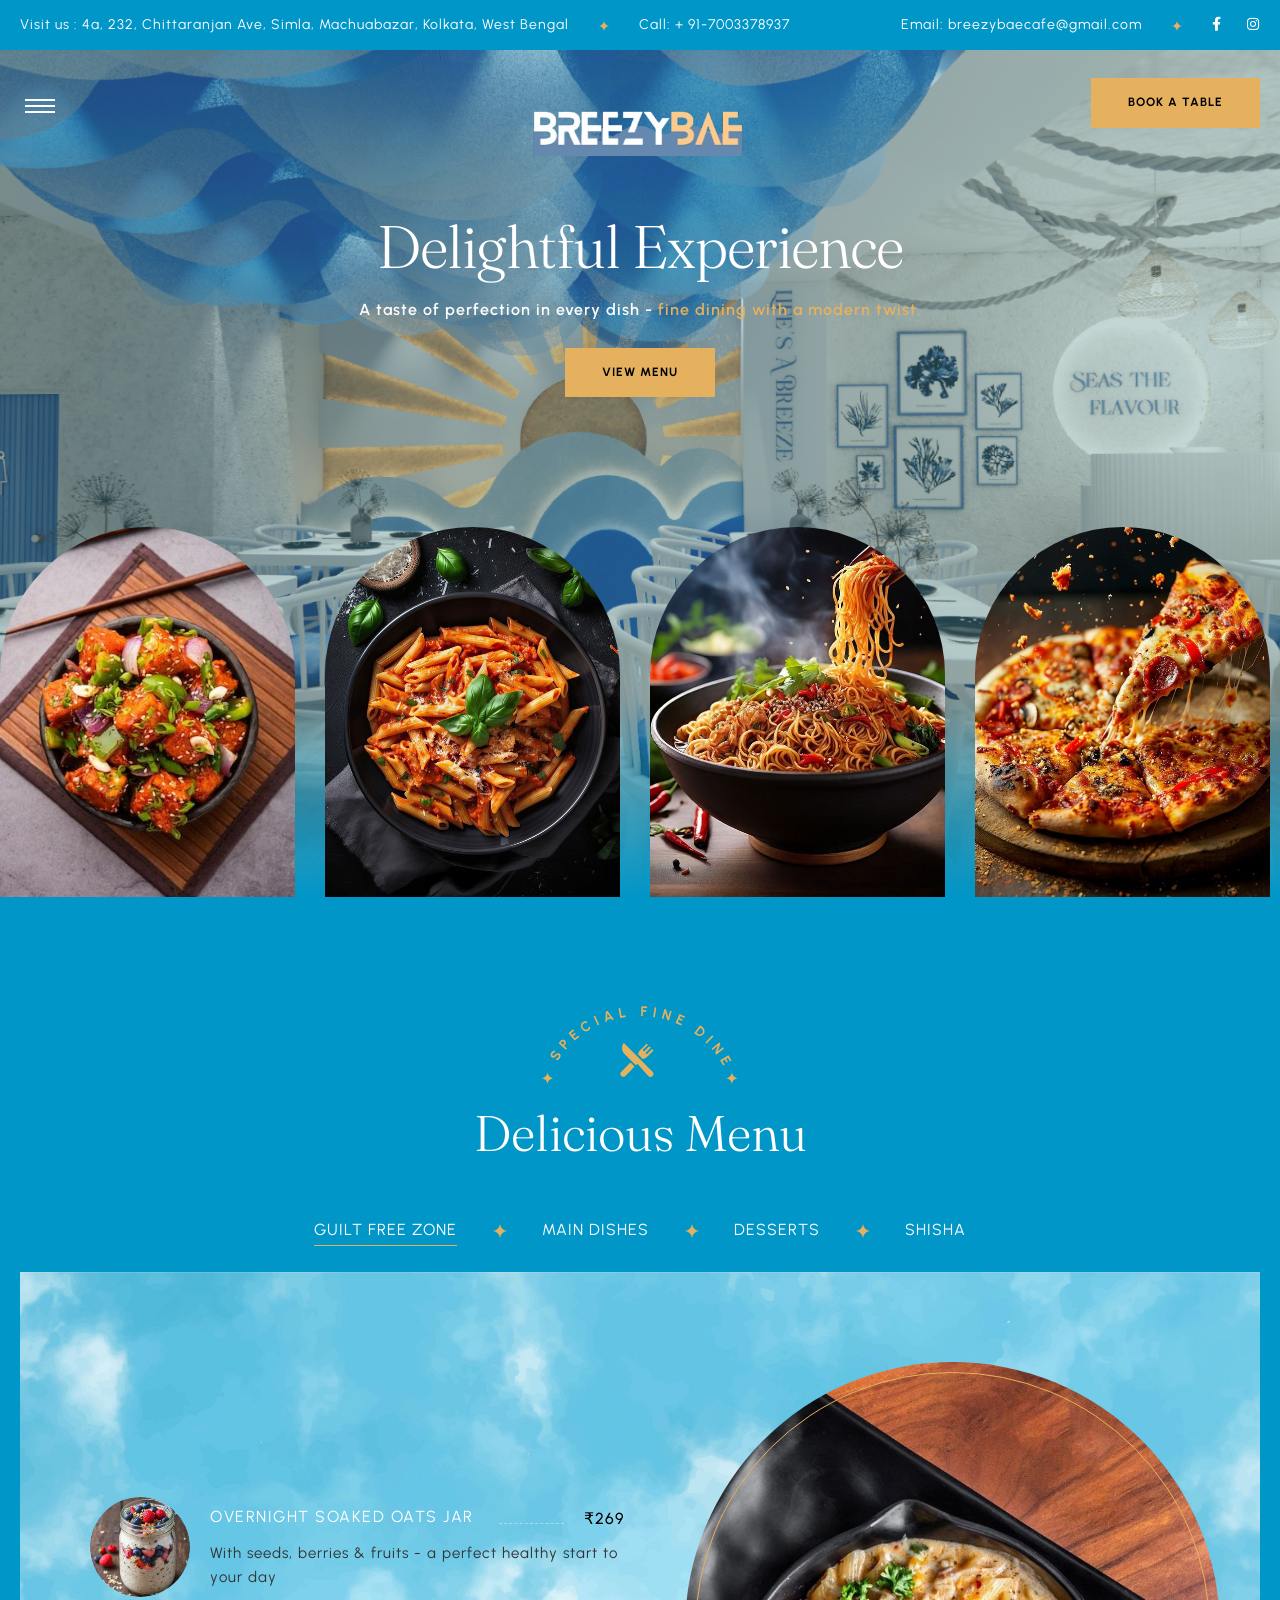
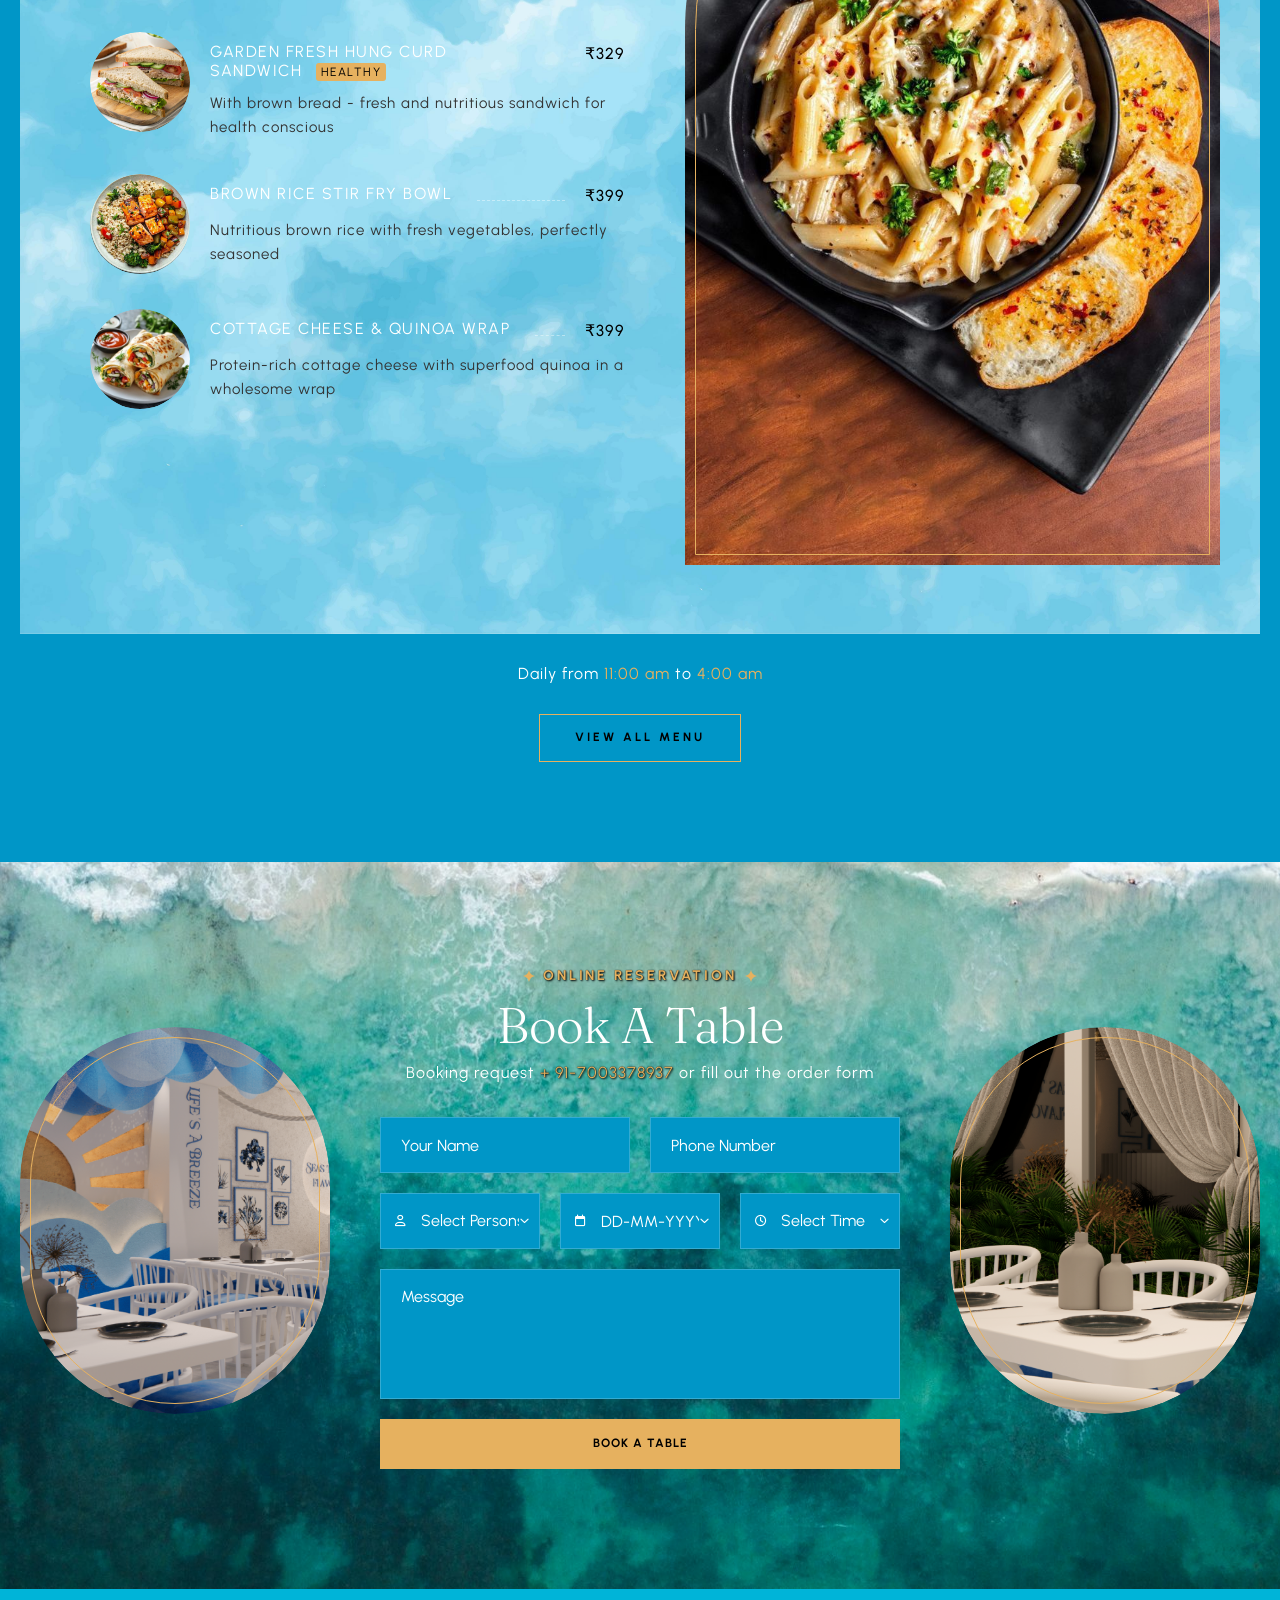
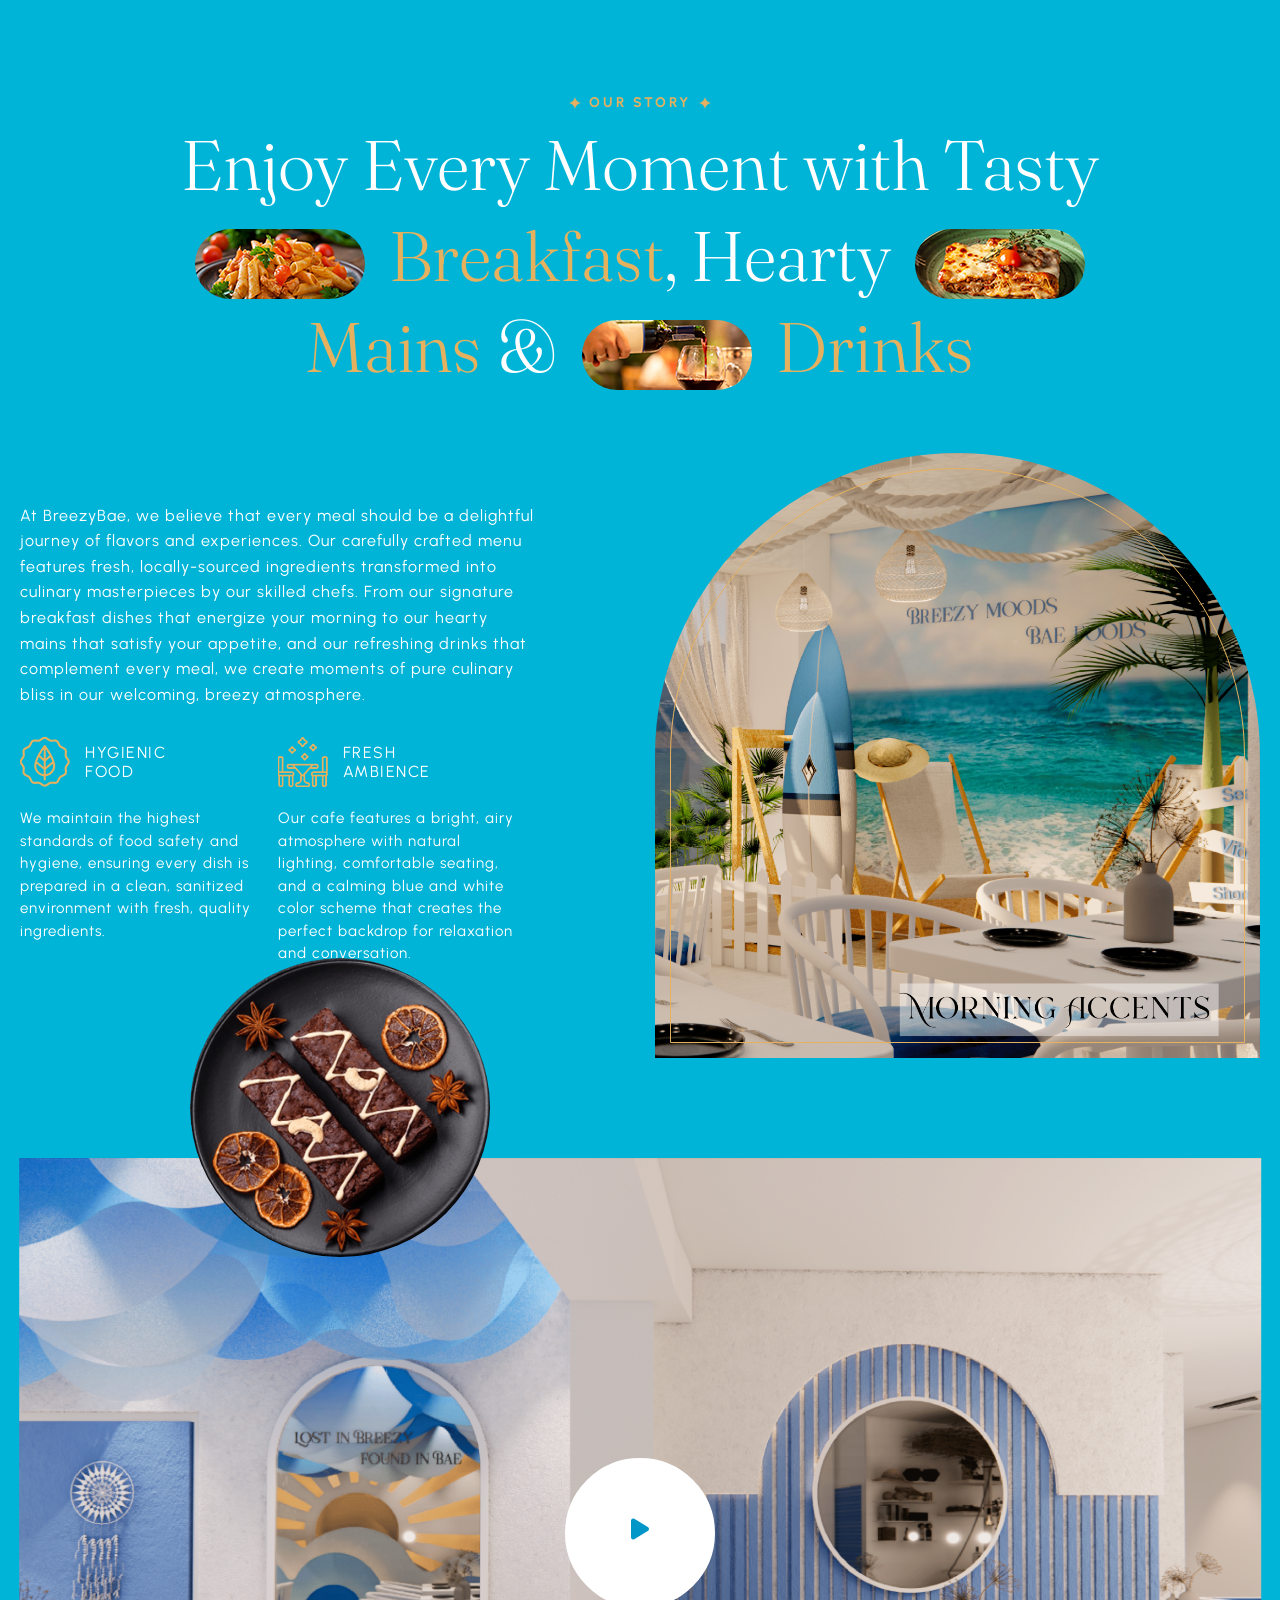
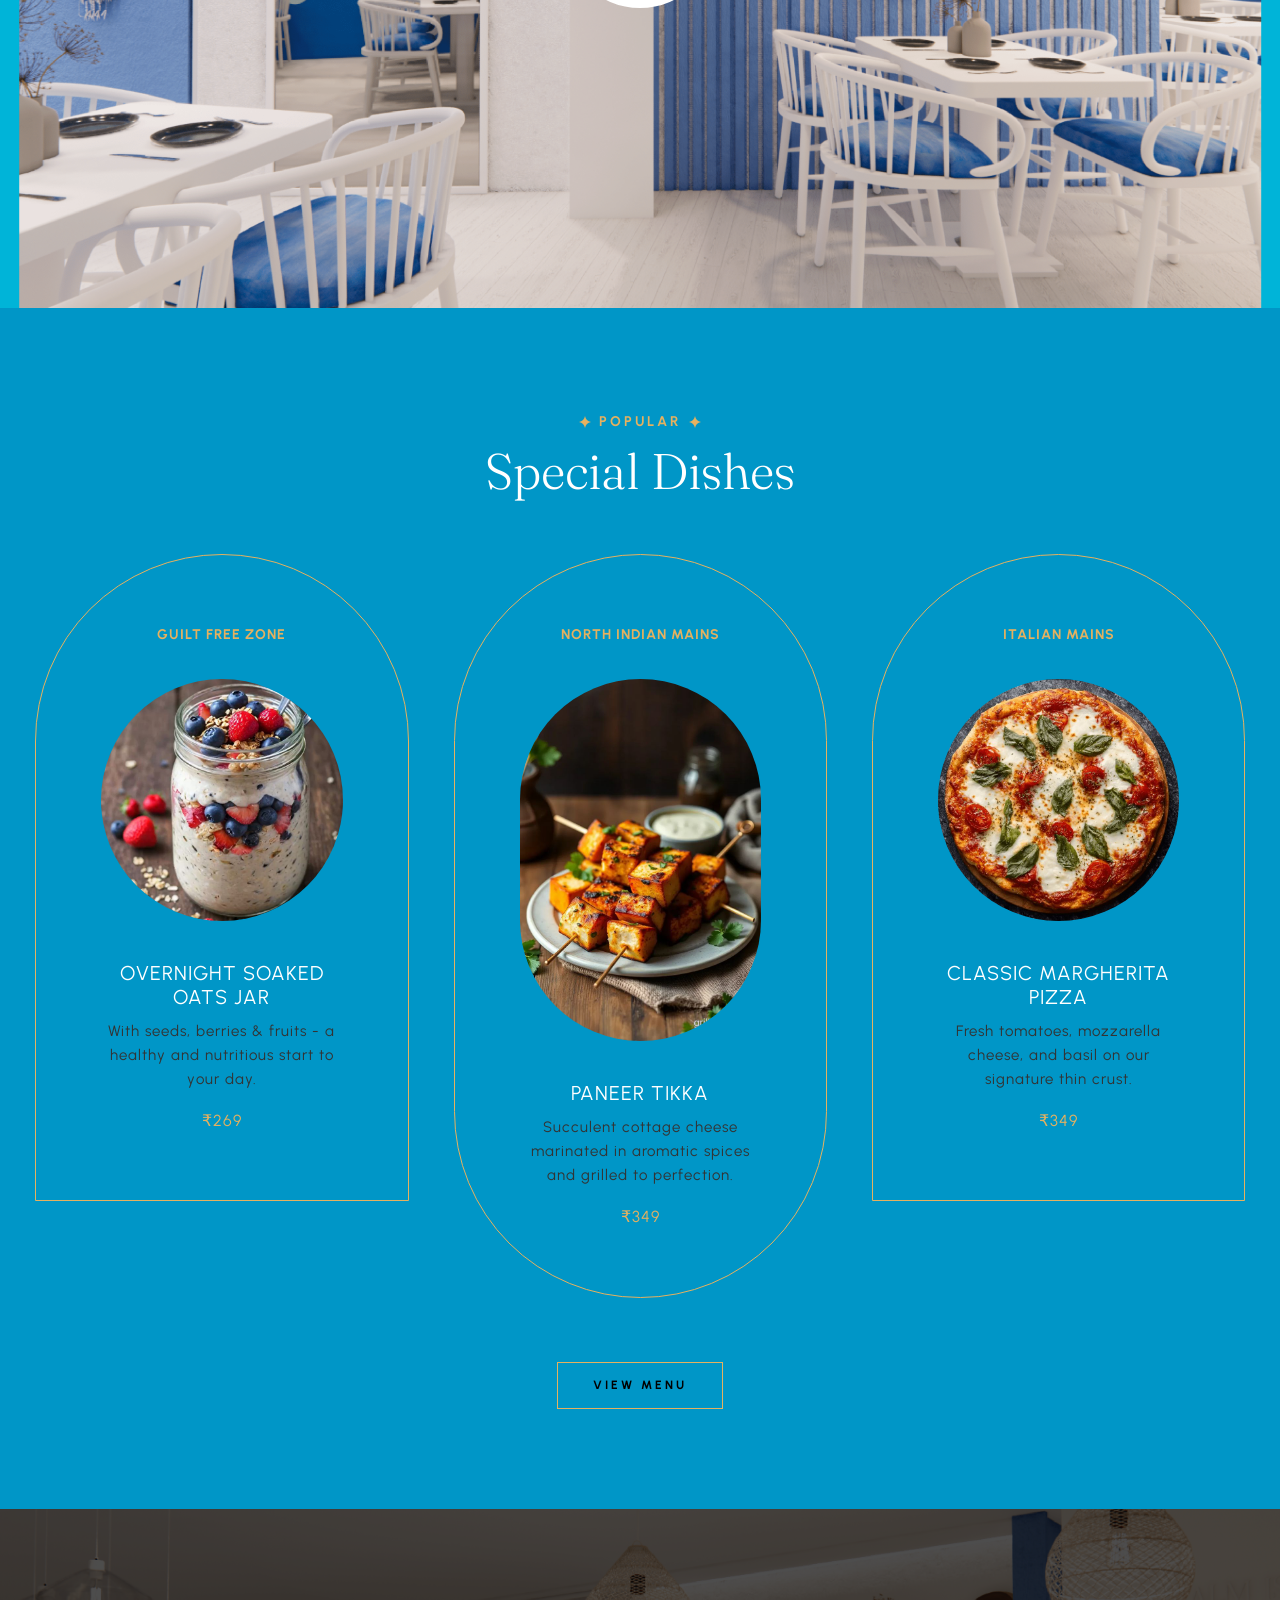
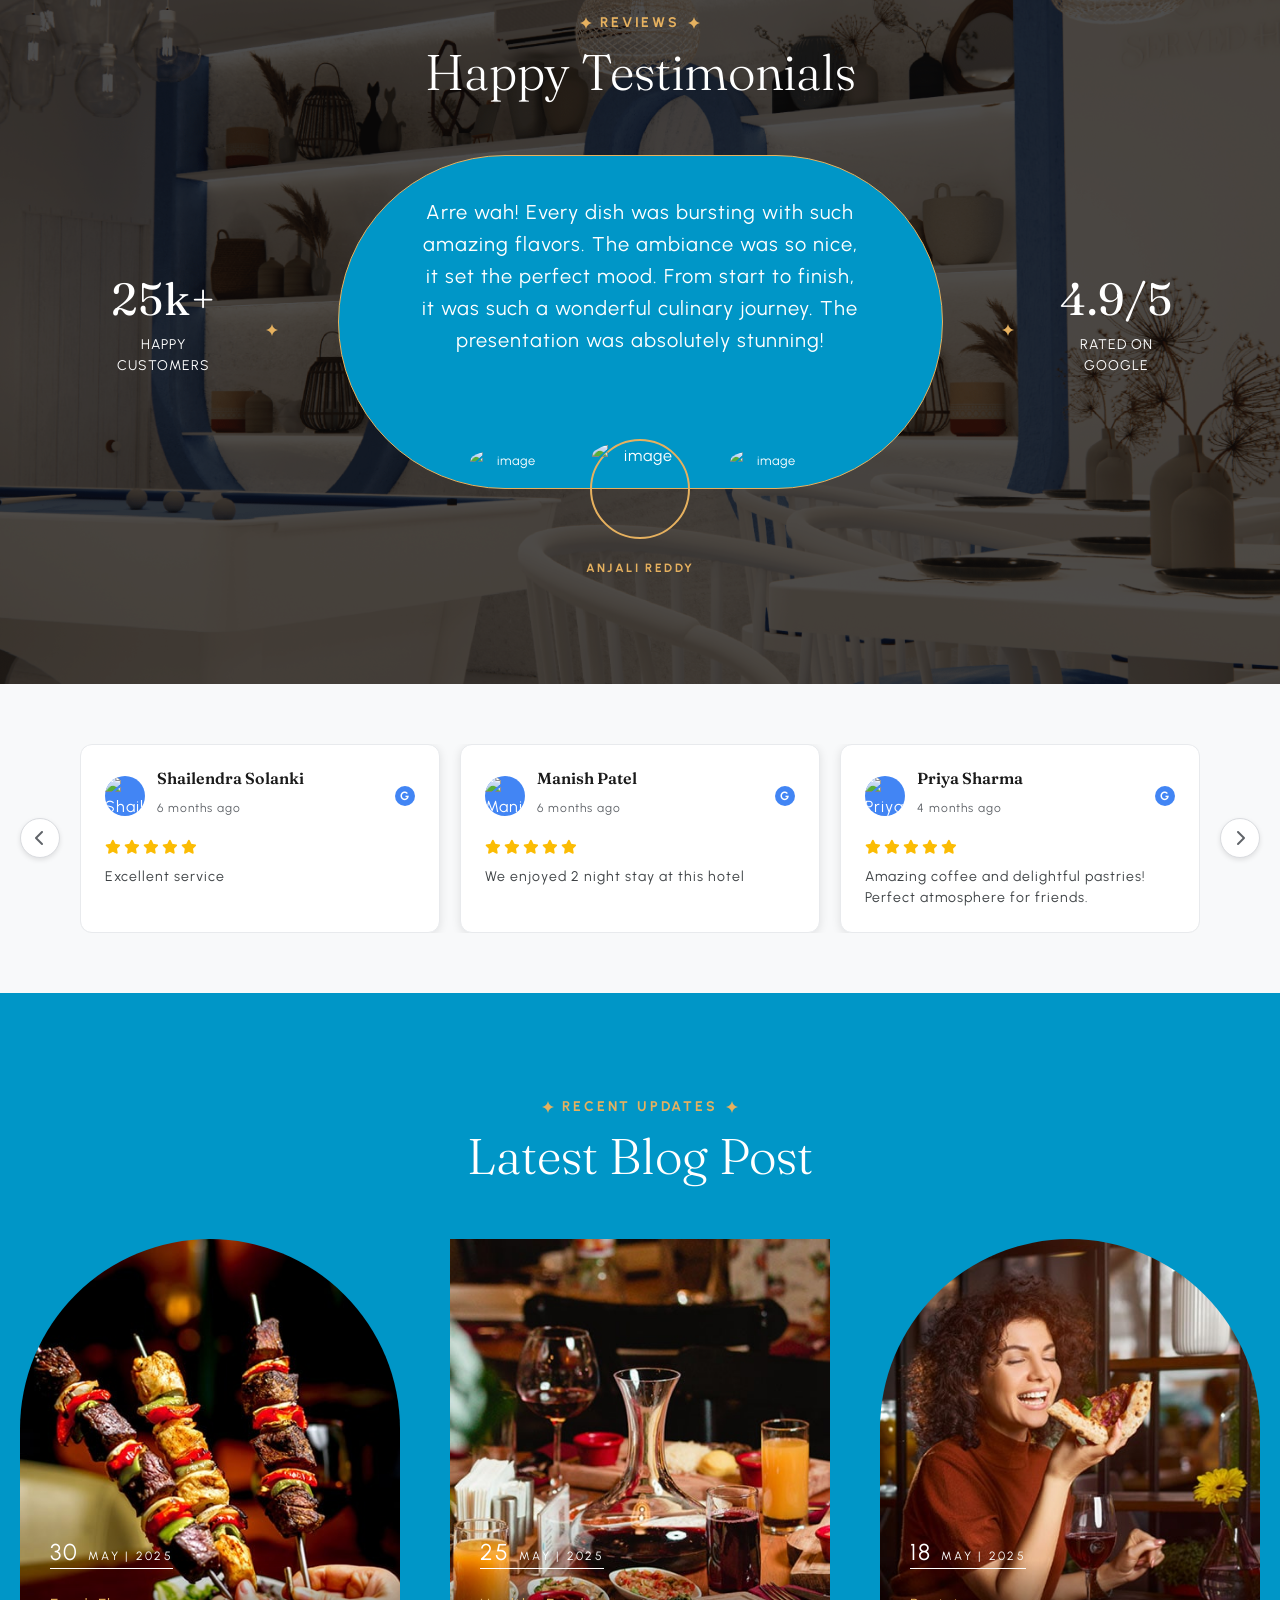
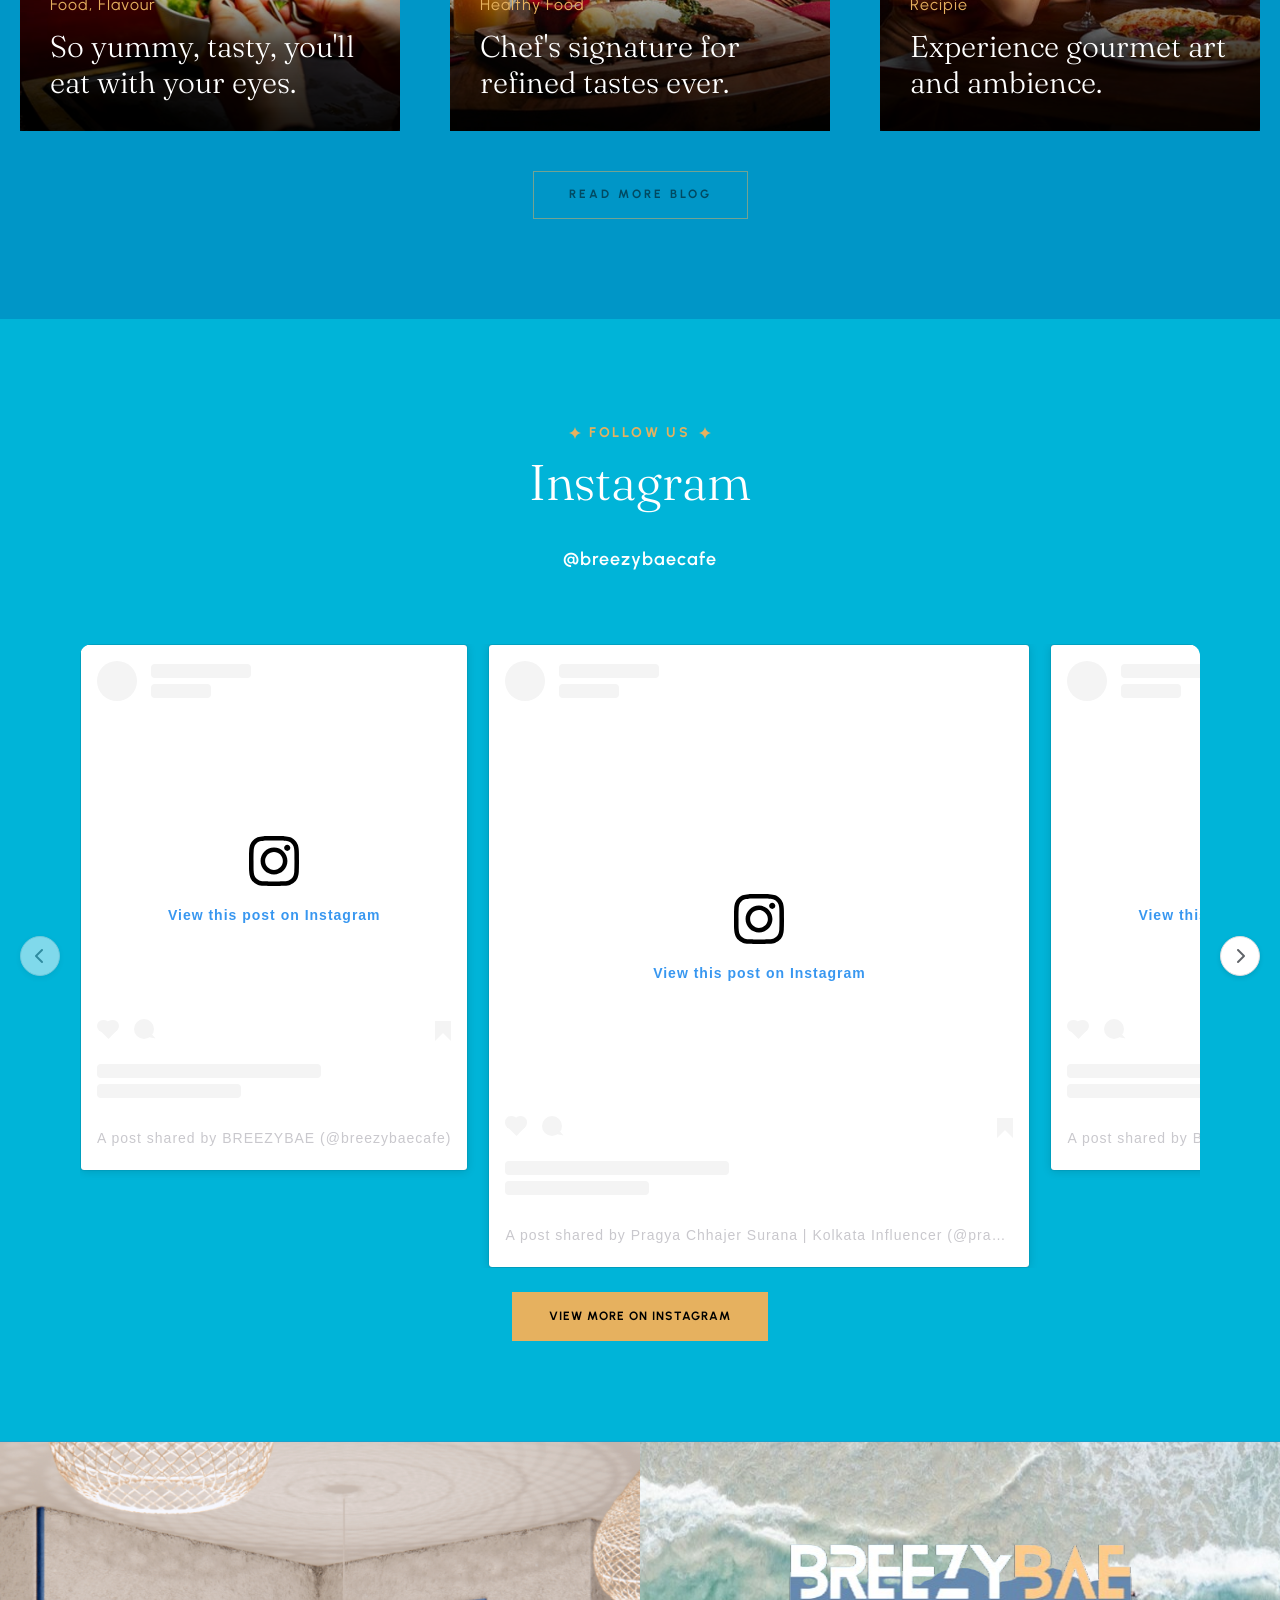
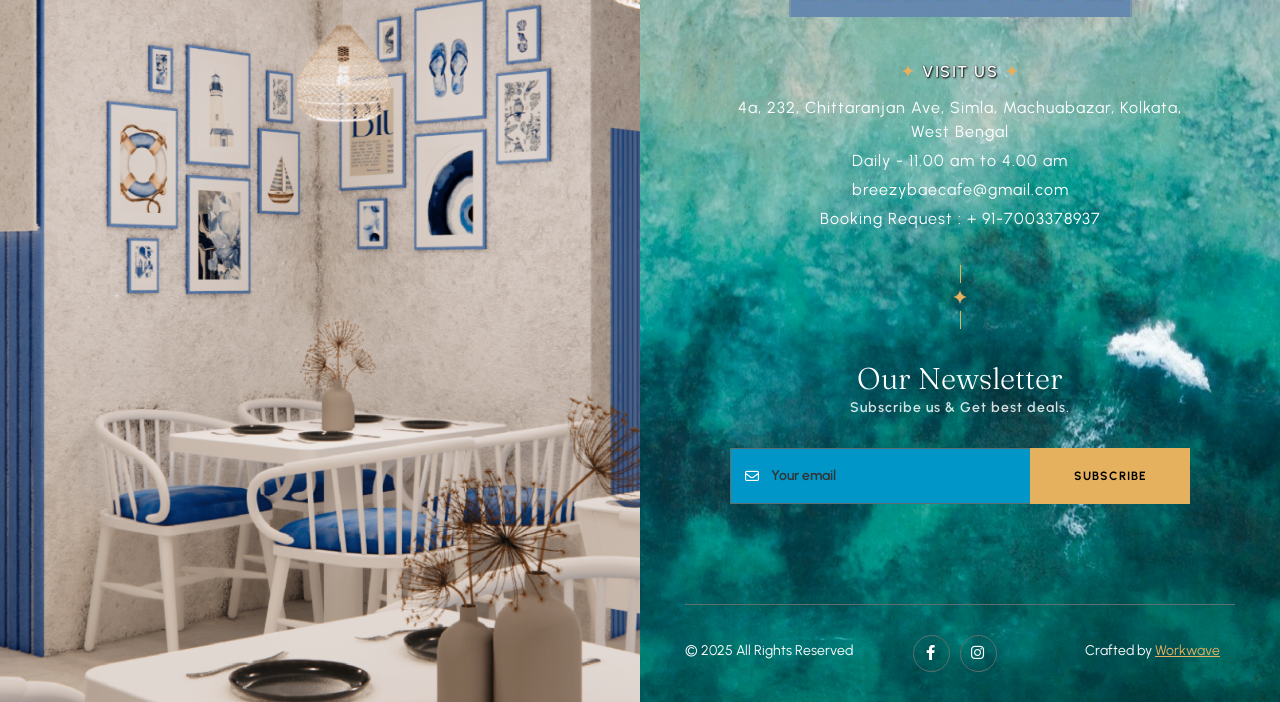
==== commit f612c87f: "Update menu images and descriptions; replace resource images with food images and enhance dish detai" ====
--- a/index.html
+++ b/index.html
@@ -143,7 +143,7 @@
 																			<div class="image">
 																				<a href="menu-list.html"
 																					><img
-																						src="images/resource/menu-image-1.png"
+																						src="images/food/oats.jpg"
 																						alt=""
 																				/></a>
 																			</div>
@@ -156,7 +156,7 @@
 																			<div class="image">
 																				<a href="menu-list.html"
 																					><img
-																						src="images/resource/menu-image-2.png"
+																						src="images/food/sandwich-veggie.jpg"
 																						alt=""
 																				/></a>
 																			</div>
@@ -169,7 +169,7 @@
 																			<div class="image">
 																				<a href="menu-list.html"
 																					><img
-																						src="images/resource/menu-image-3.png"
+																						src="images/food/brown-fried-rice.jpg"
 																						alt=""
 																				/></a>
 																			</div>
@@ -182,7 +182,7 @@
 																			<div class="image">
 																				<a href="menu-list.html"
 																					><img
-																						src="images/resource/menu-image-4.png"
+																						src="images/food/cheese-roll.jpg"
 																						alt=""
 																				/></a>
 																			</div>
@@ -350,42 +350,42 @@
 					<div class="rolling-gallery-outer">
 						<!-- First set of images -->
 						<div class="rolling-image">
-							<img src="images/main-slider/banner-1.png" alt="image" />
+							<img src="images/food/chilli-paneer.jpg" alt="image" />
 						</div>
 						<div class="rolling-image">
-							<img src="images/main-slider/banner-2.png" alt="image" />
+							<img src="images/food/pasta.jpg" alt="image" />
 						</div>
 						<div class="rolling-image">
-							<img src="images/main-slider/banner-3.png" alt="image" />
+							<img src="images/food/noodles.jpg" alt="image" />
 						</div>
 						<div class="rolling-image">
-							<img src="images/main-slider/banner-4.png" alt="image" />
+							<img src="images/food/pizza.jpg" alt="image" />
 						</div>
 						<div class="rolling-image">
-							<img src="images/main-slider/banner-5.png" alt="image" />
+							<img src="images/food/fries.jpg" alt="image" />
 						</div>
 						<div class="rolling-image">
-							<img src="images/main-slider/banner-6.png" alt="image" />
+							<img src="images/food/salad.jpg" alt="image" />
 						</div>
 
 						<!-- Duplicate set for seamless looping -->
 						<div class="rolling-image">
-							<img src="images/main-slider/banner-1.png" alt="image" />
+							<img src="images/food/chilli-paneer.jpg" alt="image" />
 						</div>
 						<div class="rolling-image">
-							<img src="images/main-slider/banner-2.png" alt="image" />
+							<img src="images/food/pasta.jpg" alt="image" />
 						</div>
 						<div class="rolling-image">
-							<img src="images/main-slider/banner-3.png" alt="image" />
+							<img src="images/food/noodles.jpg" alt="image" />
 						</div>
 						<div class="rolling-image">
-							<img src="images/main-slider/banner-4.png" alt="image" />
+							<img src="images/food/pizza.jpg" alt="image" />
 						</div>
 						<div class="rolling-image">
-							<img src="images/main-slider/banner-5.png" alt="image" />
+							<img src="images/food/fries.jpg" alt="image" />
 						</div>
 						<div class="rolling-image">
-							<img src="images/main-slider/banner-6.png" alt="image" />
+							<img src="images/food/salad.jpg" alt="image" />
 						</div>
 					</div>
 				</div>
@@ -438,7 +438,7 @@
 													<div class="dish-image">
 														<a href="#"
 															><img
-																src="images/resource/menu-image-1.png"
+																src="images/food/oats.jpg"
 																alt="image"
 														/></a>
 													</div>
@@ -463,7 +463,7 @@
 													<div class="dish-image">
 														<a href="#"
 															><img
-																src="images/resource/menu-image-2.png"
+																src="images/food/sandwich-veggie.jpg"
 																alt="image"
 														/></a>
 													</div>
@@ -493,7 +493,7 @@
 													<div class="dish-image">
 														<a href="#"
 															><img
-																src="images/resource/menu-image-3.png"
+																src="images/food/brown-fried-rice.jpg"
 																alt="image"
 														/></a>
 													</div>
@@ -518,7 +518,7 @@
 													<div class="dish-image">
 														<a href="#"
 															><img
-																src="images/resource/menu-image-4.png"
+																src="images/food/cheese-roll.jpg"
 																alt="image"
 														/></a>
 													</div>
@@ -544,7 +544,7 @@
 									<div class="menu-col img-col col-lg-6 col-md-12 col-sm-12">
 										<div class="inner">
 											<div class="image">
-												<img src="images/resource/menus-1.jpg" alt="image" />
+												<img src="images/food/white-pasta.jpg" alt="image" />
 											</div>
 										</div>
 									</div>
@@ -561,7 +561,7 @@
 													<div class="dish-image">
 														<a href="#"
 															><img
-																src="images/resource/menu-image-5.png"
+																src="images/food/paneer.jpg"
 																alt="image"
 														/></a>
 													</div>
@@ -586,7 +586,7 @@
 													<div class="dish-image">
 														<a href="#"
 															><img
-																src="images/resource/menu-image-6.png"
+																src="images/food/lasagna.jpg"
 																alt="image"
 														/></a>
 													</div>
@@ -616,7 +616,7 @@
 													<div class="dish-image">
 														<a href="#"
 															><img
-																src="images/resource/menu-image-7.png"
+																src="images/food/thai-curry.jpg"
 																alt="image"
 														/></a>
 													</div>
@@ -642,7 +642,7 @@
 													<div class="dish-image">
 														<a href="#"
 															><img
-																src="images/resource/menu-image-8.png"
+																src="images/food/margritta-pizza.jpg"
 																alt="image"
 														/></a>
 													</div>
@@ -683,7 +683,7 @@
 													<div class="dish-image">
 														<a href="#"
 															><img
-																src="images/resource/menu-image-9.png"
+																src="images/food/pancake.jpg"
 																alt="image"
 														/></a>
 													</div>
@@ -708,7 +708,7 @@
 													<div class="dish-image">
 														<a href="#"
 															><img
-																src="images/resource/menu-image-10.png"
+																src="images/food/nutella-pancake.jpg"
 																alt="image"
 														/></a>
 													</div>
@@ -738,7 +738,7 @@
 													<div class="dish-image">
 														<a href="#"
 															><img
-																src="images/resource/menu-image-11.png"
+																src="images/food/brownie.jpg"
 																alt="image"
 														/></a>
 													</div>
@@ -763,7 +763,7 @@
 													<div class="dish-image">
 														<a href="#"
 															><img
-																src="images/resource/menu-image-12.png"
+																src="images/food/jar-cake.jpg"
 																alt="image"
 														/></a>
 													</div>
@@ -1283,144 +1283,136 @@
 							<!--Slide Item-->
 							<div class="offer-block-two">
 								<div class="inner-box">
-									<div class="cat-name">main dish</div>
+									<div class="cat-name">Guilt Free Zone</div>
 									<div class="image">
 										<a href="#"
-											><img src="images/resource/special-dish1.png" alt="image"
+											><img src="images/food/oats.jpg" alt="Overnight Oats"
 										/></a>
 									</div>
-									<h5><a href="menu-list.html">Greek Salad</a></h5>
+									<h5><a href="menu-list.html">Overnight Soaked Oats Jar</a></h5>
 									<div class="text desc">
-										flavorful, filled with panko bread crumbs, pine nuts,
-										parsley, sun-dried tomatoes.
-									</div>
-									<div class="price">$39.00</div>
+										With seeds, berries & fruits - a healthy and nutritious start to your day.
+									</div>
+									<div class="price">₹269</div>
 								</div>
 							</div>
 
 							<!--Slide Item-->
 							<div class="offer-block-two rounded">
 								<div class="inner-box">
-									<div class="cat-name">desserts</div>
+									<div class="cat-name">North Indian Mains</div>
 									<div class="image">
 										<a href="#"
-											><img src="images/resource/special-dish2.png" alt="image"
+											><img src="images/food/paneer-tikka.jpg" alt="Paneer Tikka"
 										/></a>
 									</div>
-									<h5><a href="menu-list.html">Tokusen Wagyu</a></h5>
+									<h5><a href="menu-list.html">Paneer Tikka</a></h5>
 									<div class="text desc">
-										Tomatoes, green bell pepper, sliced cucumber onion, olives,
-										avocados with crab meat.
-									</div>
-									<div class="price">$45.00</div>
+										Succulent cottage cheese marinated in aromatic spices and grilled to perfection.
+									</div>
+									<div class="price">₹349</div>
 								</div>
 							</div>
 
 							<!--Slide Item-->
 							<div class="offer-block-two">
 								<div class="inner-box">
-									<div class="cat-name">Appetizer</div>
+									<div class="cat-name">Italian Mains</div>
 									<div class="image">
 										<a href="#"
-											><img src="images/resource/special-dish3.png" alt="image"
+											><img src="images/food/margritta-pizza.jpg" alt="Margherita Pizza"
 										/></a>
 									</div>
-									<h5><a href="menu-list.html">Butternut Pumpkin</a></h5>
+									<h5><a href="menu-list.html">Classic Margherita Pizza</a></h5>
 									<div class="text desc">
-										Avocados with crab meat, red onion, crab salad stuffed bell
-										pepper, Vegetables, cheeses.
-									</div>
-									<div class="price">$15.00</div>
+										Fresh tomatoes, mozzarella cheese, and basil on our signature thin crust.
+									</div>
+									<div class="price">₹349</div>
 								</div>
 							</div>
 
 							<!--Slide Item-->
 							<div class="offer-block-two rounded">
 								<div class="inner-box">
-									<div class="cat-name">main dish</div>
+									<div class="cat-name">Chinese Mains</div>
 									<div class="image">
 										<a href="#"
-											><img src="images/resource/special-dish4.png" alt="image"
+											><img src="images/food/chilli-paneer.jpg" alt="Chilli Paneer"
 										/></a>
 									</div>
-									<h5><a href="menu-list.html">Opu Fish</a></h5>
+									<h5><a href="menu-list.html">Chilli Paneer - Gravy</a></h5>
 									<div class="text desc">
-										Vegetables, cheeses, ground meats, tomato sauce, seasonings.
-										Small bites, big flavors.
-									</div>
-									<div class="price">$12.00</div>
+										Cottage cheese in spicy gravy with bell peppers and onions.
+									</div>
+									<div class="price">₹349</div>
 								</div>
 							</div>
 
 							<!--Slide Item-->
 							<div class="offer-block-two">
 								<div class="inner-box">
-									<div class="cat-name">desserts</div>
+									<div class="cat-name">Pancakes & Dessert</div>
 									<div class="image">
 										<a href="#"
-											><img src="images/resource/special-dish5.png" alt="image"
+											><img src="images/food/nutella-pancake.jpg" alt="Nutella Pancake"
 										/></a>
 									</div>
-									<h5><a href="menu-list.html">Greek Salad</a></h5>
+									<h5><a href="menu-list.html">Nutella Pancake</a></h5>
 									<div class="text desc">
-										flavorful, filled with panko bread crumbs, pine nuts,
-										parsley, sun-dried tomatoes.
-									</div>
-									<div class="price">$39.00</div>
+										Fluffy pancakes topped with rich Nutella and whipped cream.
+									</div>
+									<div class="price">₹249</div>
 								</div>
 							</div>
 
 							<!--Slide Item-->
 							<div class="offer-block-two rounded">
 								<div class="inner-box">
-									<div class="cat-name">Appetizer</div>
+									<div class="cat-name">Italian Mains</div>
 									<div class="image">
 										<a href="#"
-											><img src="images/resource/special-dish6.png" alt="image"
+											><img src="images/food/sphagati.jpg" alt="Spaghetti Aglio E Olio"
 										/></a>
 									</div>
-									<h5><a href="menu-list.html">Tokusen Wagyu</a></h5>
+									<h5><a href="menu-list.html">Classic Spaghetti Aglio E Olio</a></h5>
 									<div class="text desc">
-										Tomatoes, green bell pepper, sliced cucumber onion, olives,
-										avocados with crab red onion.
-									</div>
-									<div class="price">$45.00</div>
+										Traditional Italian pasta with garlic, olive oil, and chili flakes - simple yet delicious.
+									</div>
+									<div class="price">₹419</div>
 								</div>
 							</div>
 
 							<!--Slide Item-->
 							<div class="offer-block-two">
 								<div class="inner-box">
-									<div class="cat-name">main dish</div>
+									<div class="cat-name">Italian Mains</div>
 									<div class="image">
 										<a href="#"
-											><img src="images/resource/special-dish4.png" alt="image"
+											><img src="images/food/pasta.jpg" alt="Penne Pasta"
 										/></a>
 									</div>
-									<h5><a href="menu-list.html">Butternut Pumpkin</a></h5>
+									<h5><a href="menu-list.html">Penne Pasta</a></h5>
 									<div class="text desc">
-										Vegetables, cheeses, ground meats, tomato sauce, seasonings.
-										Small bites, big flavors.
-									</div>
-									<div class="price">$15.00</div>
+										Available in white, red, or mixed sauce - a classic Italian favorite.
+									</div>
+									<div class="price">₹369</div>
 								</div>
 							</div>
 
 							<!--Slide Item-->
 							<div class="offer-block-two rounded">
 								<div class="inner-box">
-									<div class="cat-name">desserts</div>
+									<div class="cat-name">Mocktails & Shakes</div>
 									<div class="image">
 										<a href="#"
-											><img src="images/resource/special-dish2.png" alt="image"
+											><img src="images/food/strawberry-mojito.jpg" alt="Strawberry Mojito"
 										/></a>
 									</div>
-									<h5><a href="menu-list.html">Opu Fish</a></h5>
+									<h5><a href="menu-list.html">Strawberry Mojito</a></h5>
 									<div class="text desc">
-										flavorful, filled with panko bread crumbs, pine nuts,
-										parsley, sun-dried tomatoes.
-									</div>
-									<div class="price">$12.00</div>
+										Refreshing virgin mojito with fresh strawberries and mint.
+									</div>
+									<div class="price">₹199</div>
 								</div>
 							</div>
 						</div>
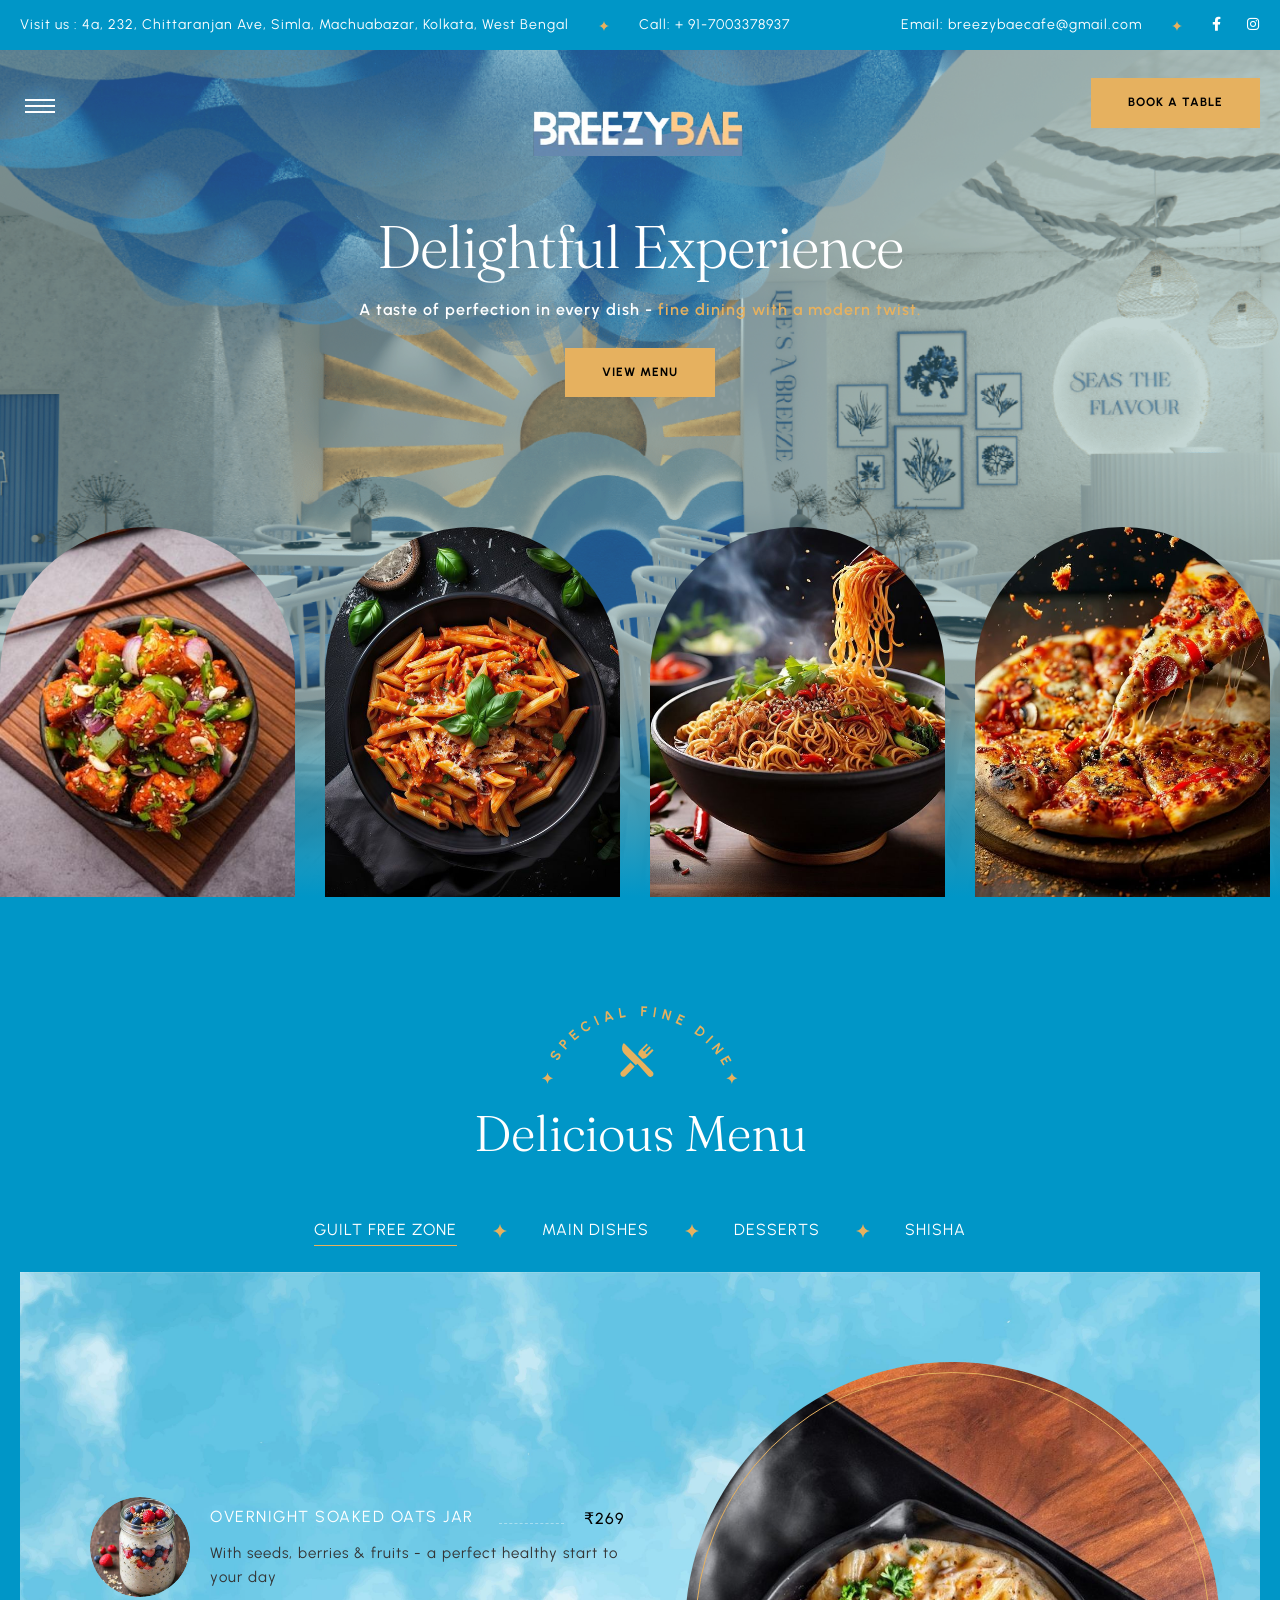
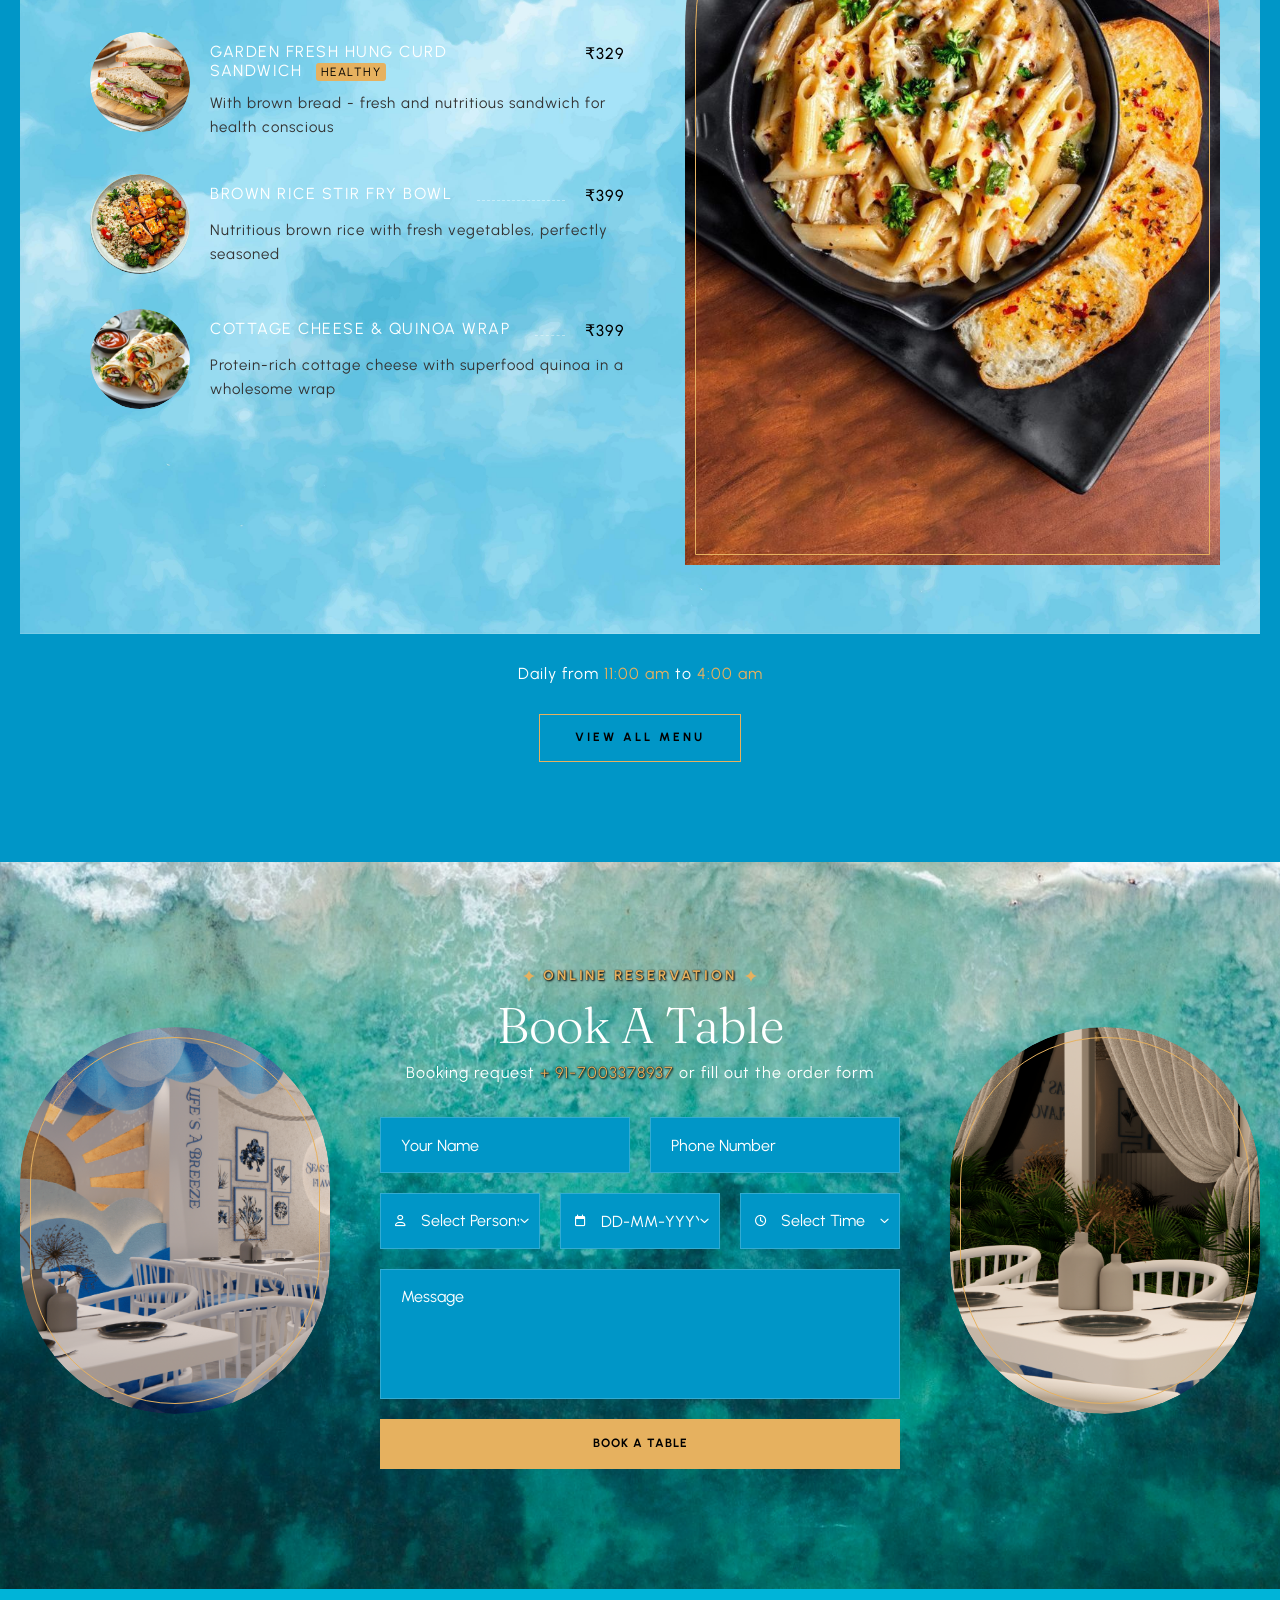
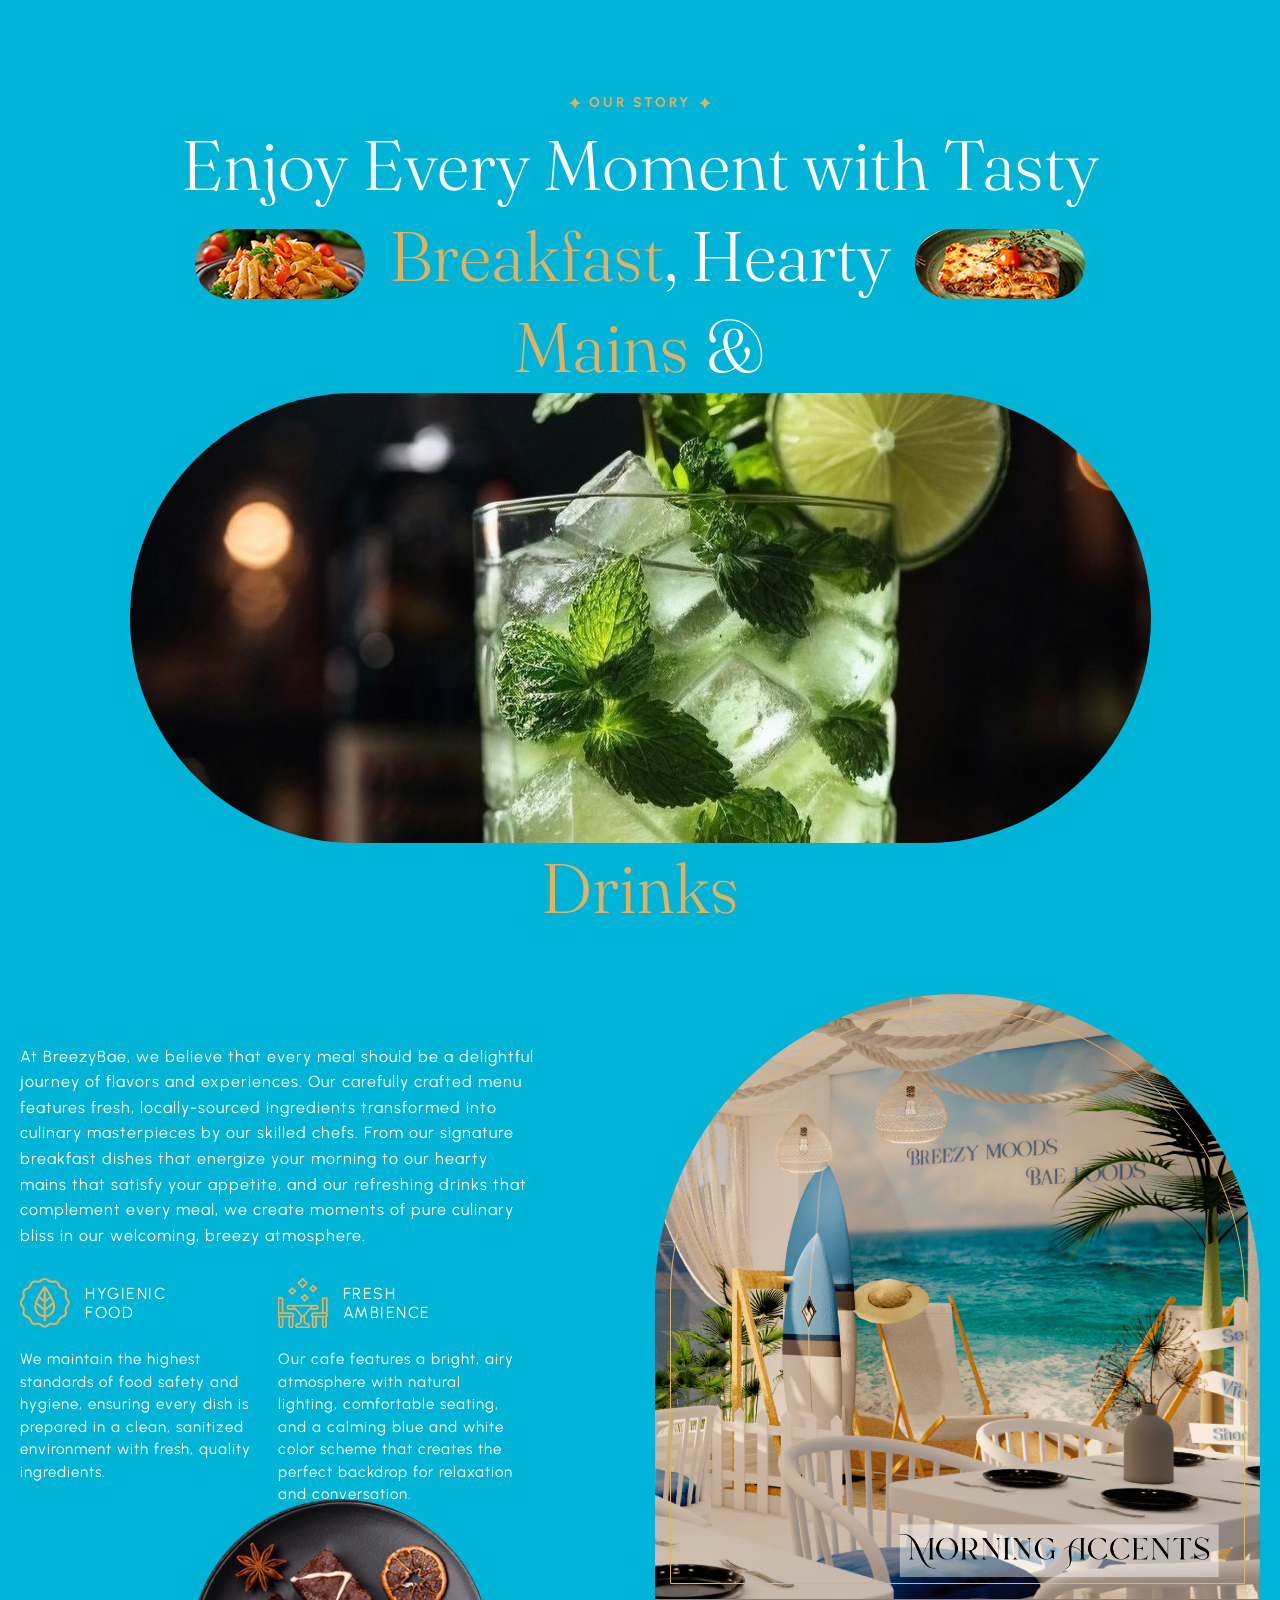
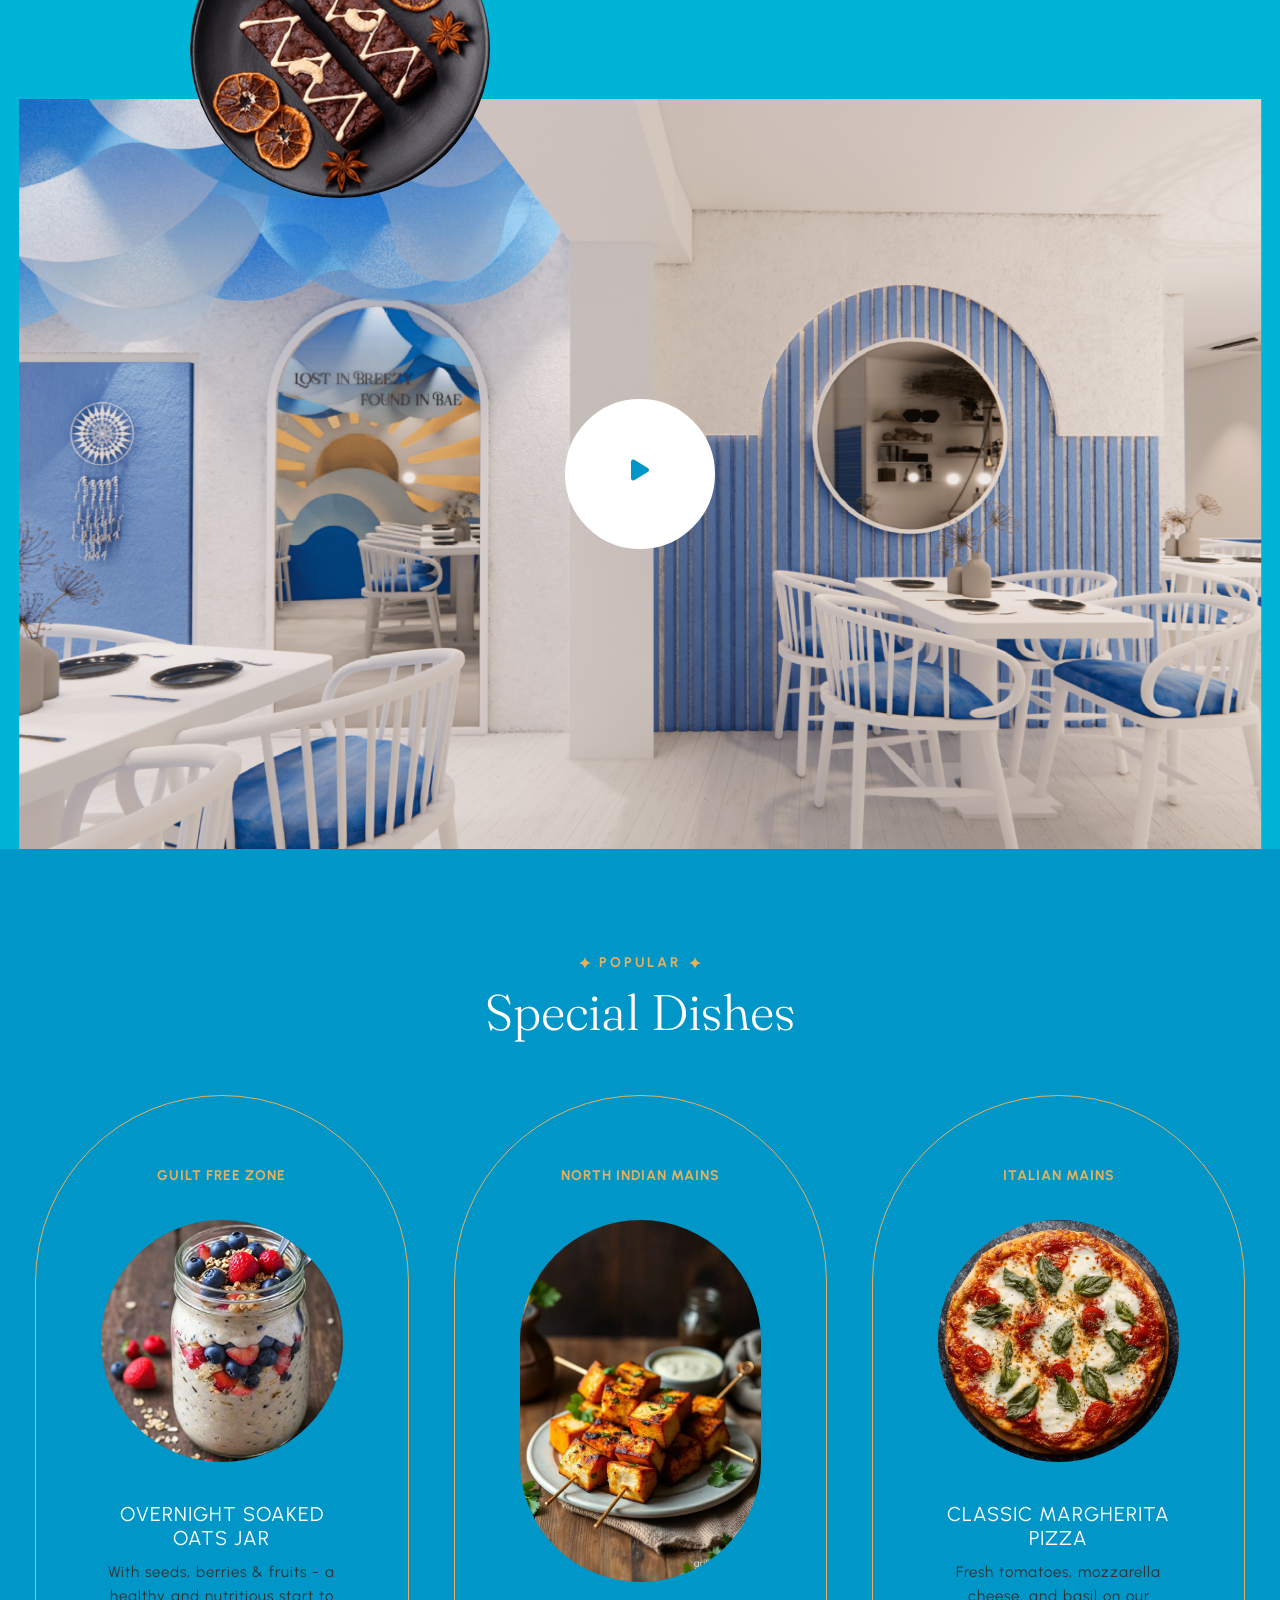
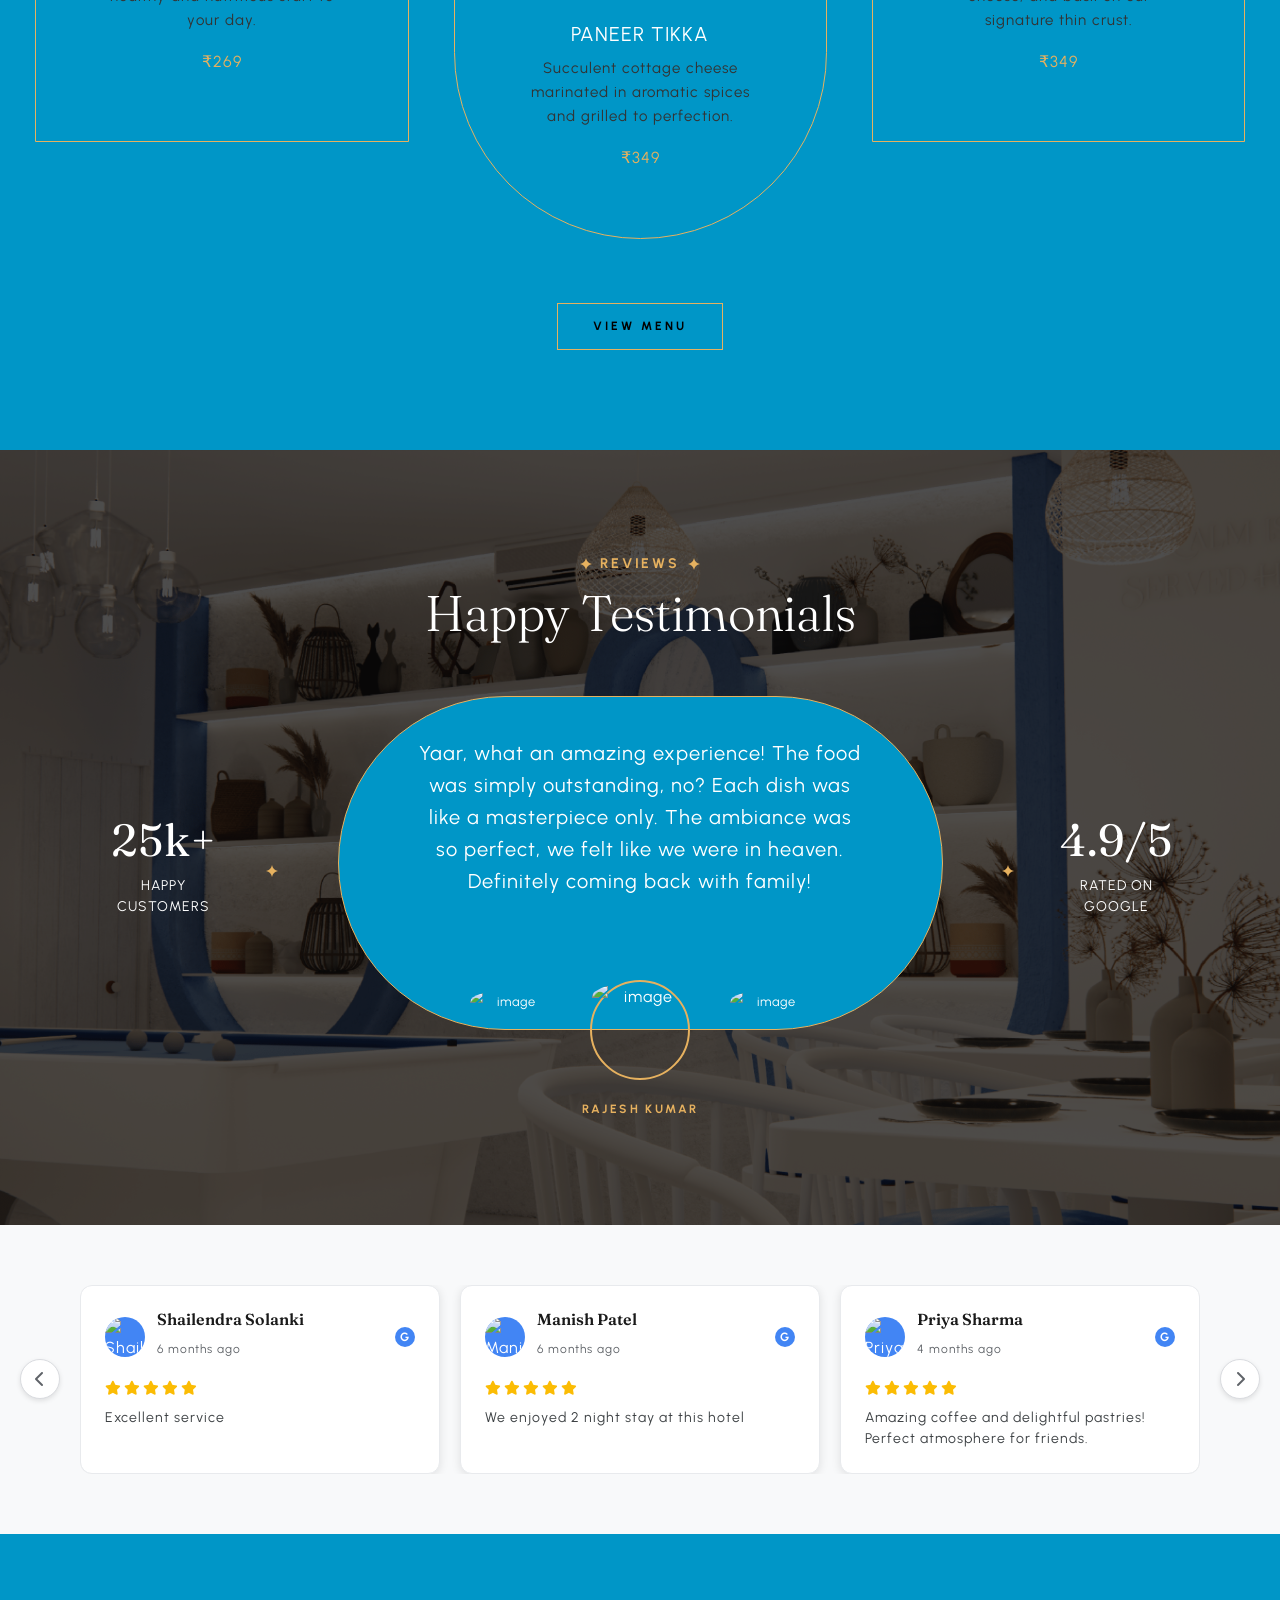
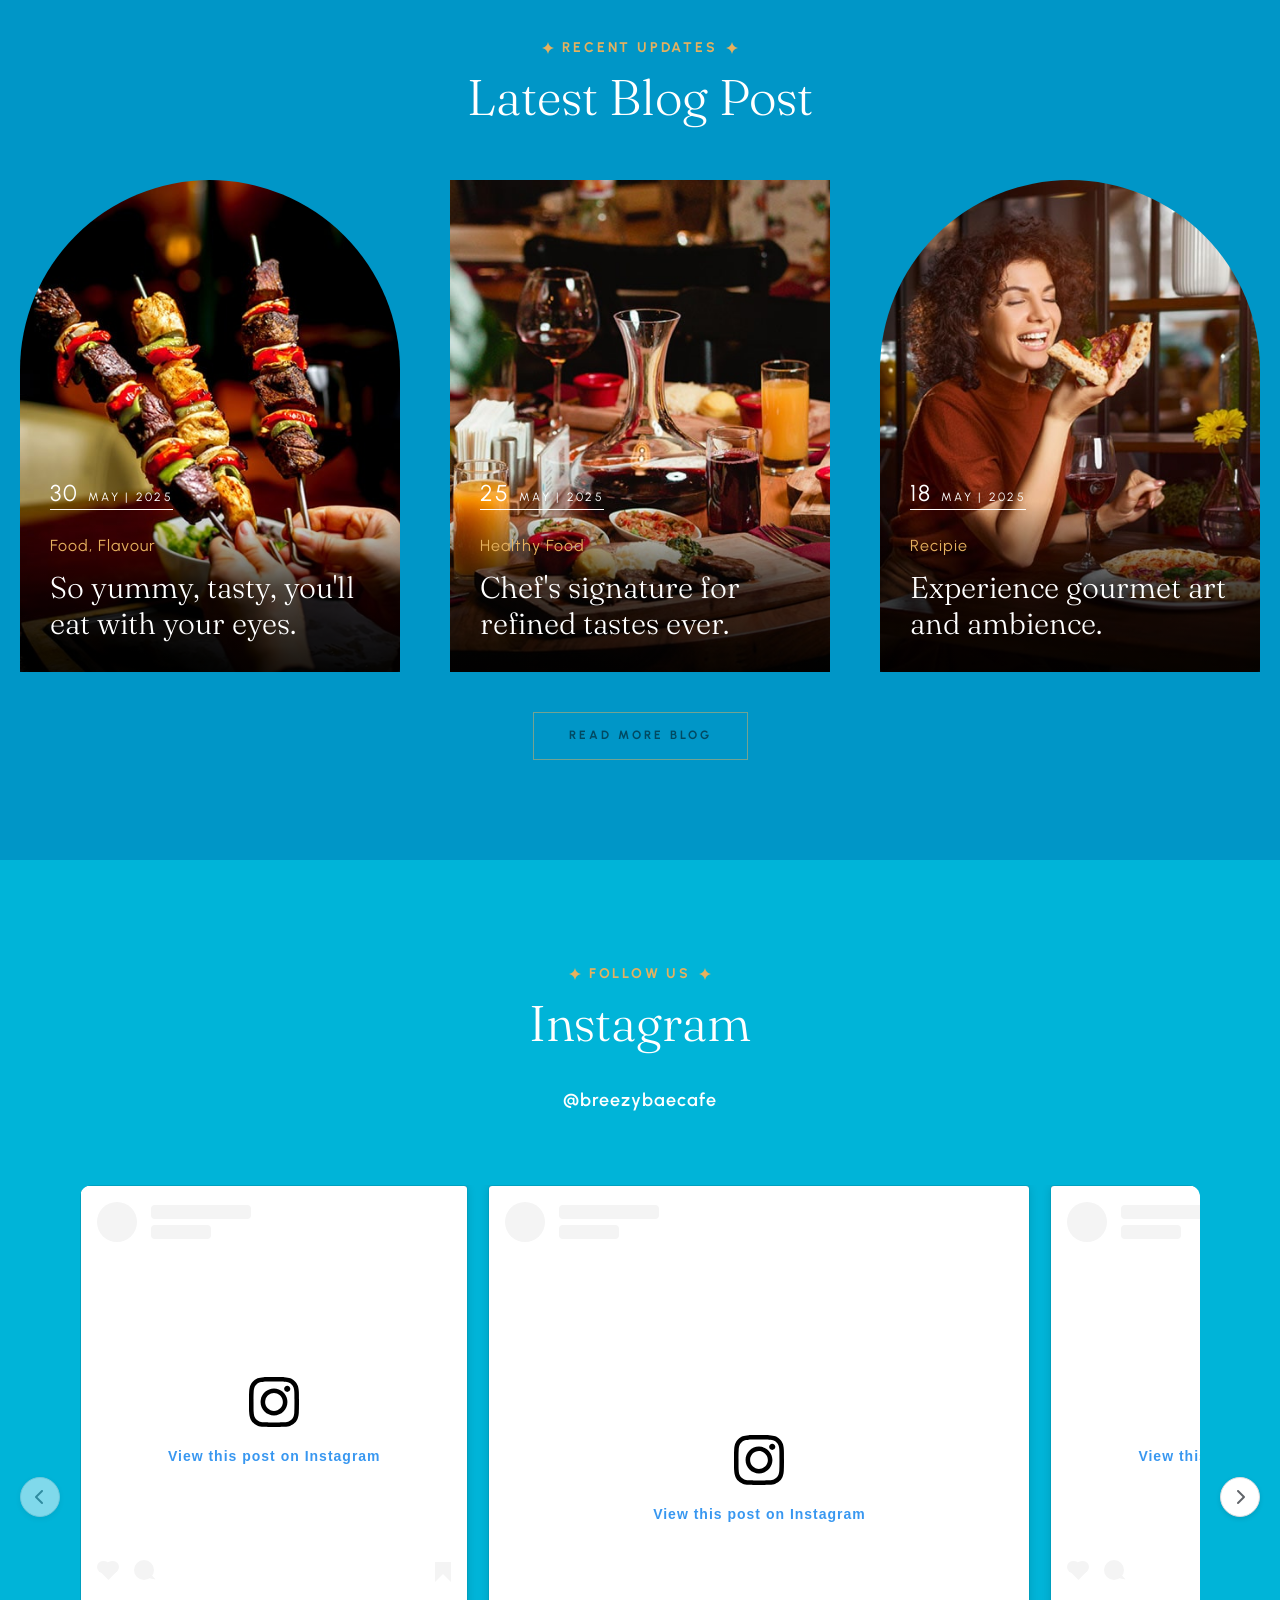
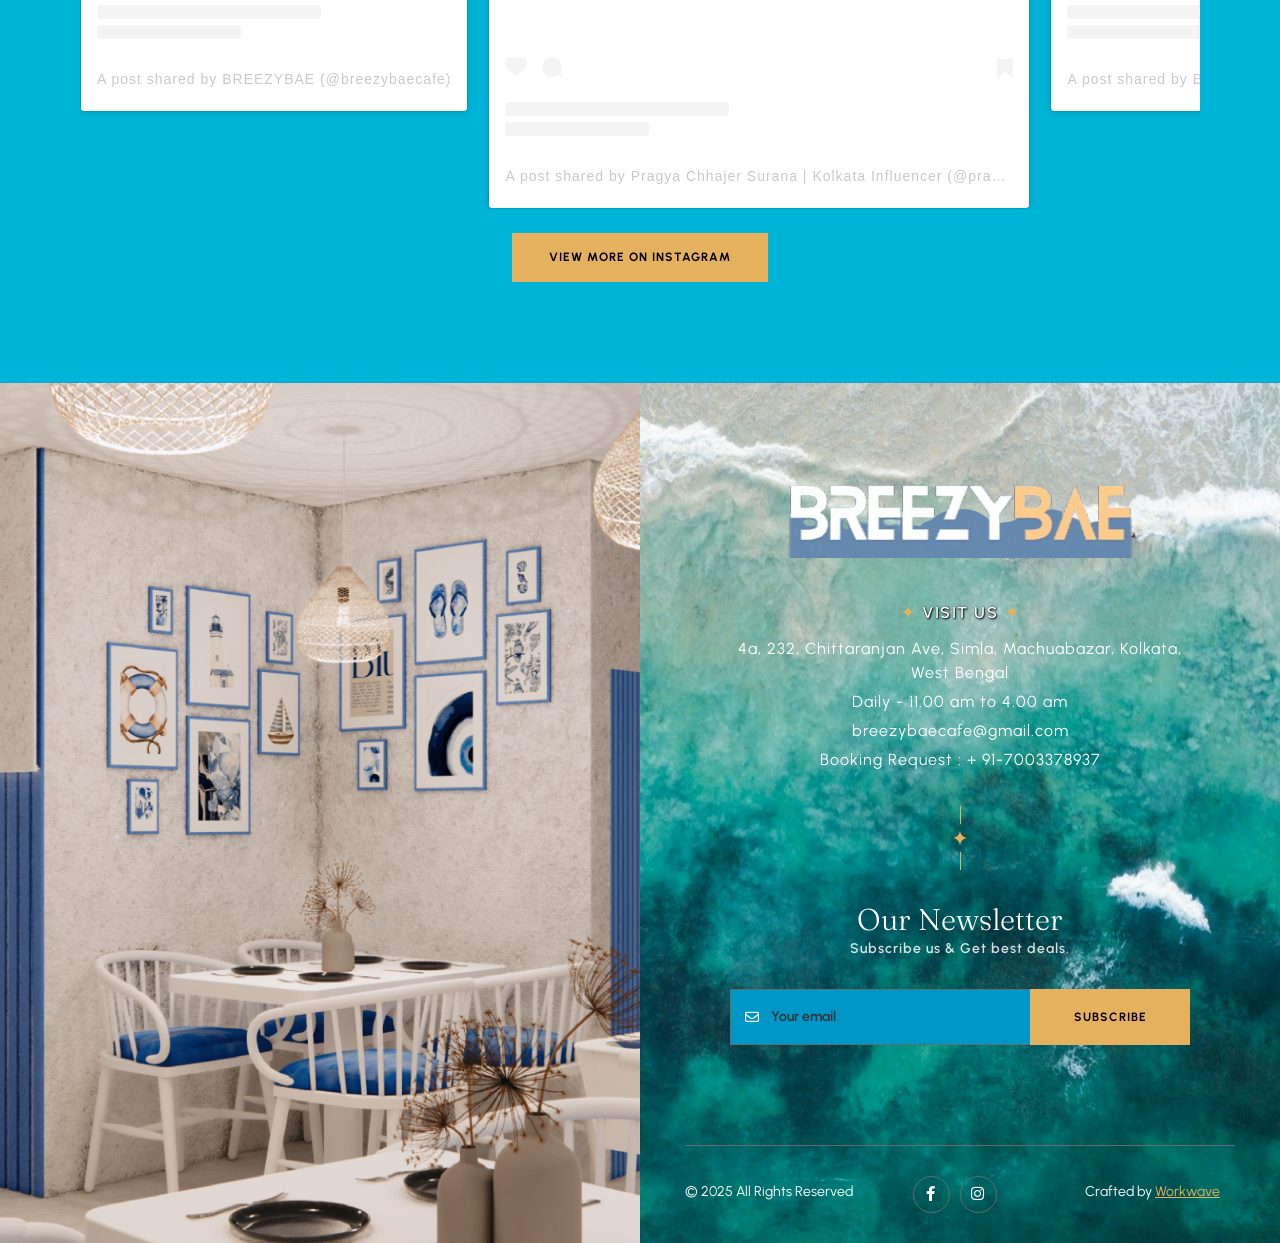
==== commit 5903fb63: "Update hookah menu section and replace images; removed outdated renovation images and added new moji" ====
--- a/index.html
+++ b/index.html
@@ -1152,7 +1152,7 @@
 							&
 							<span class="theme_color">
 								<img
-									src="images/resource/tag-img3.png"
+									src="images/food/mojito.jpg"
 									alt="image"
 									title="image" />
 								Drinks
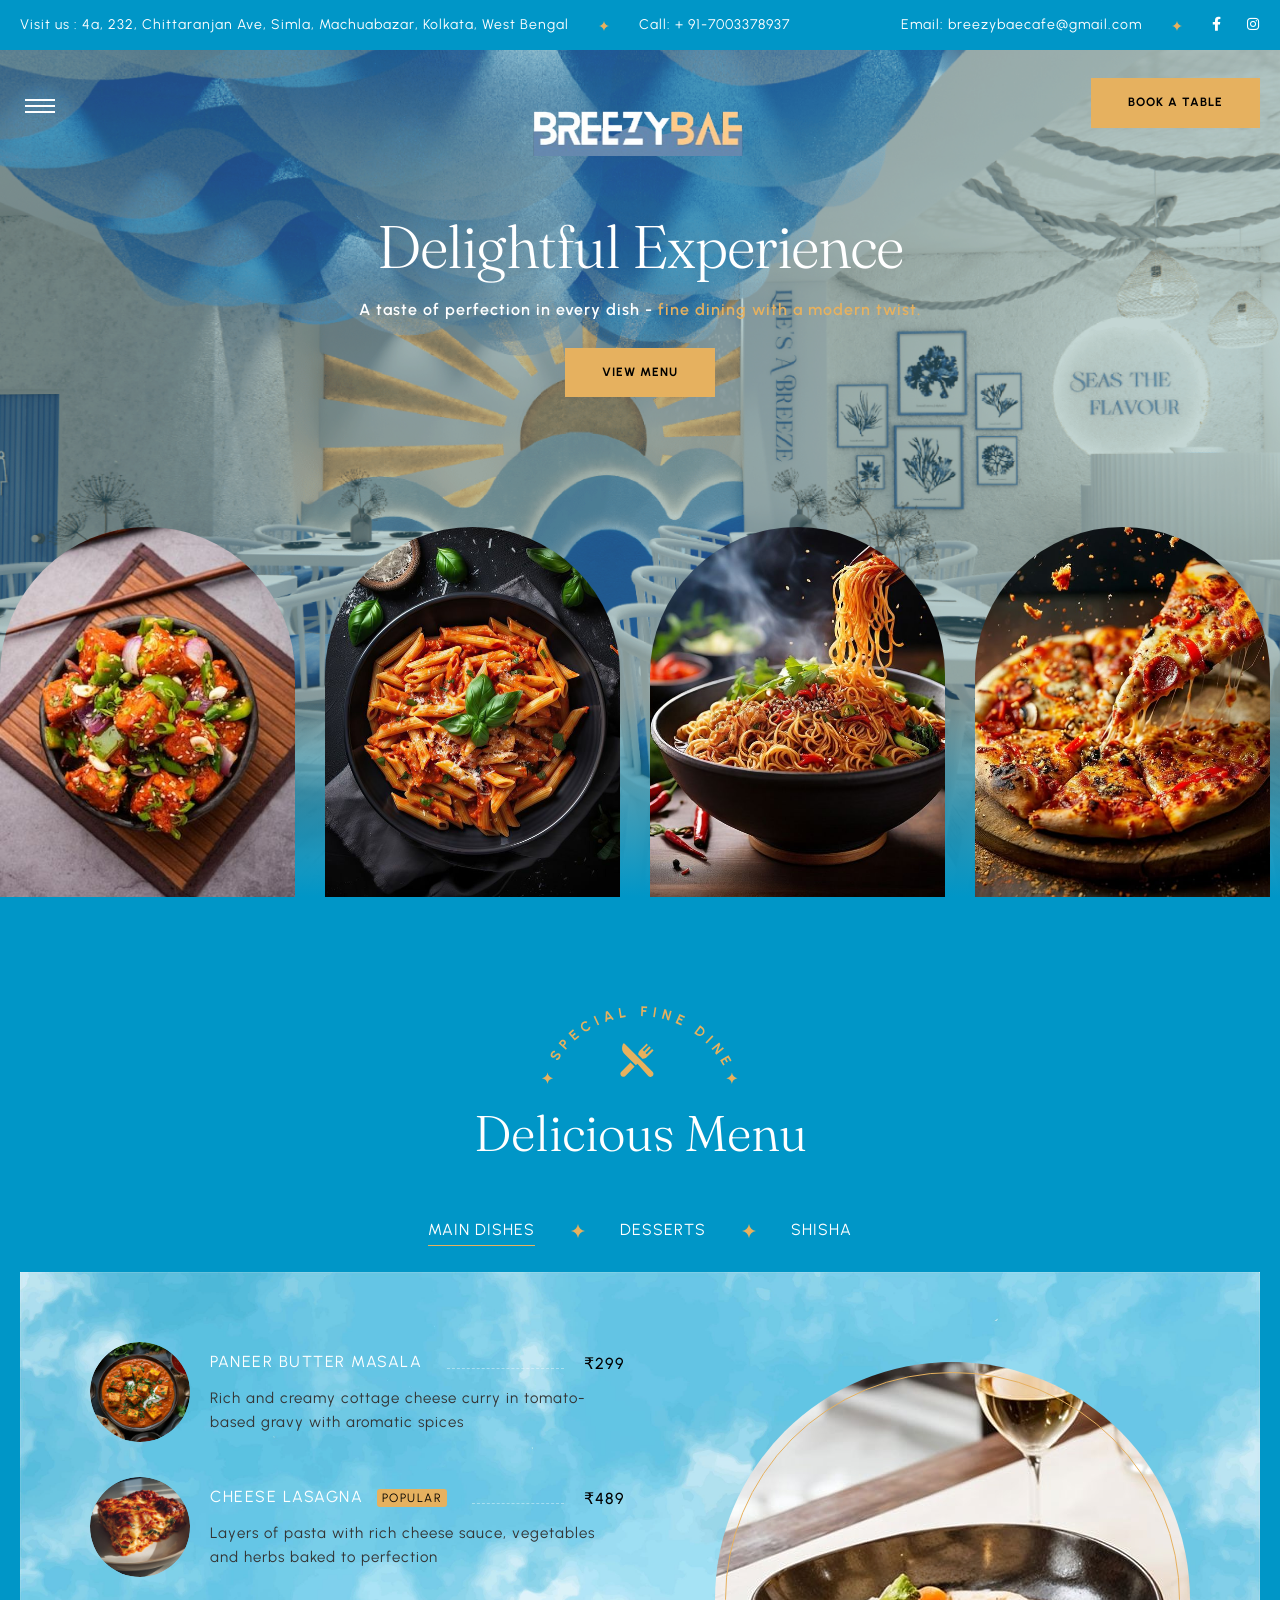
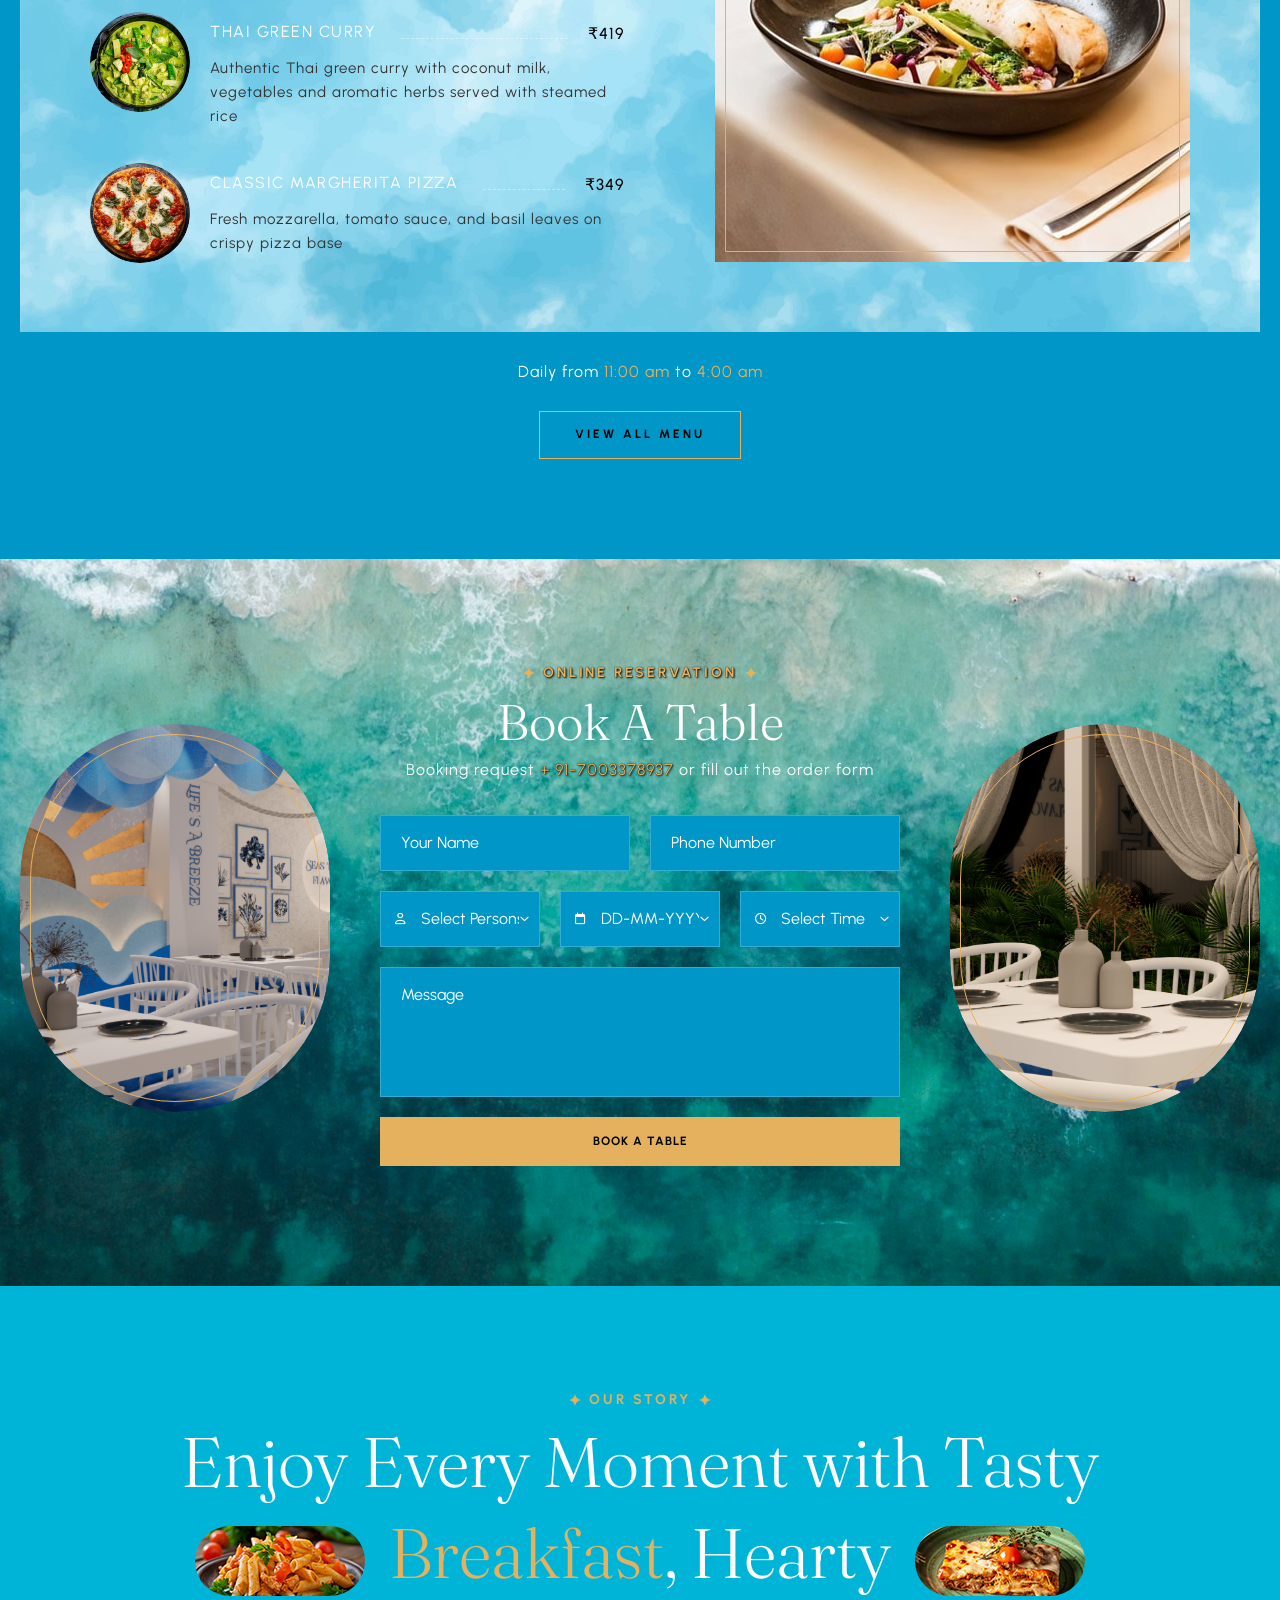
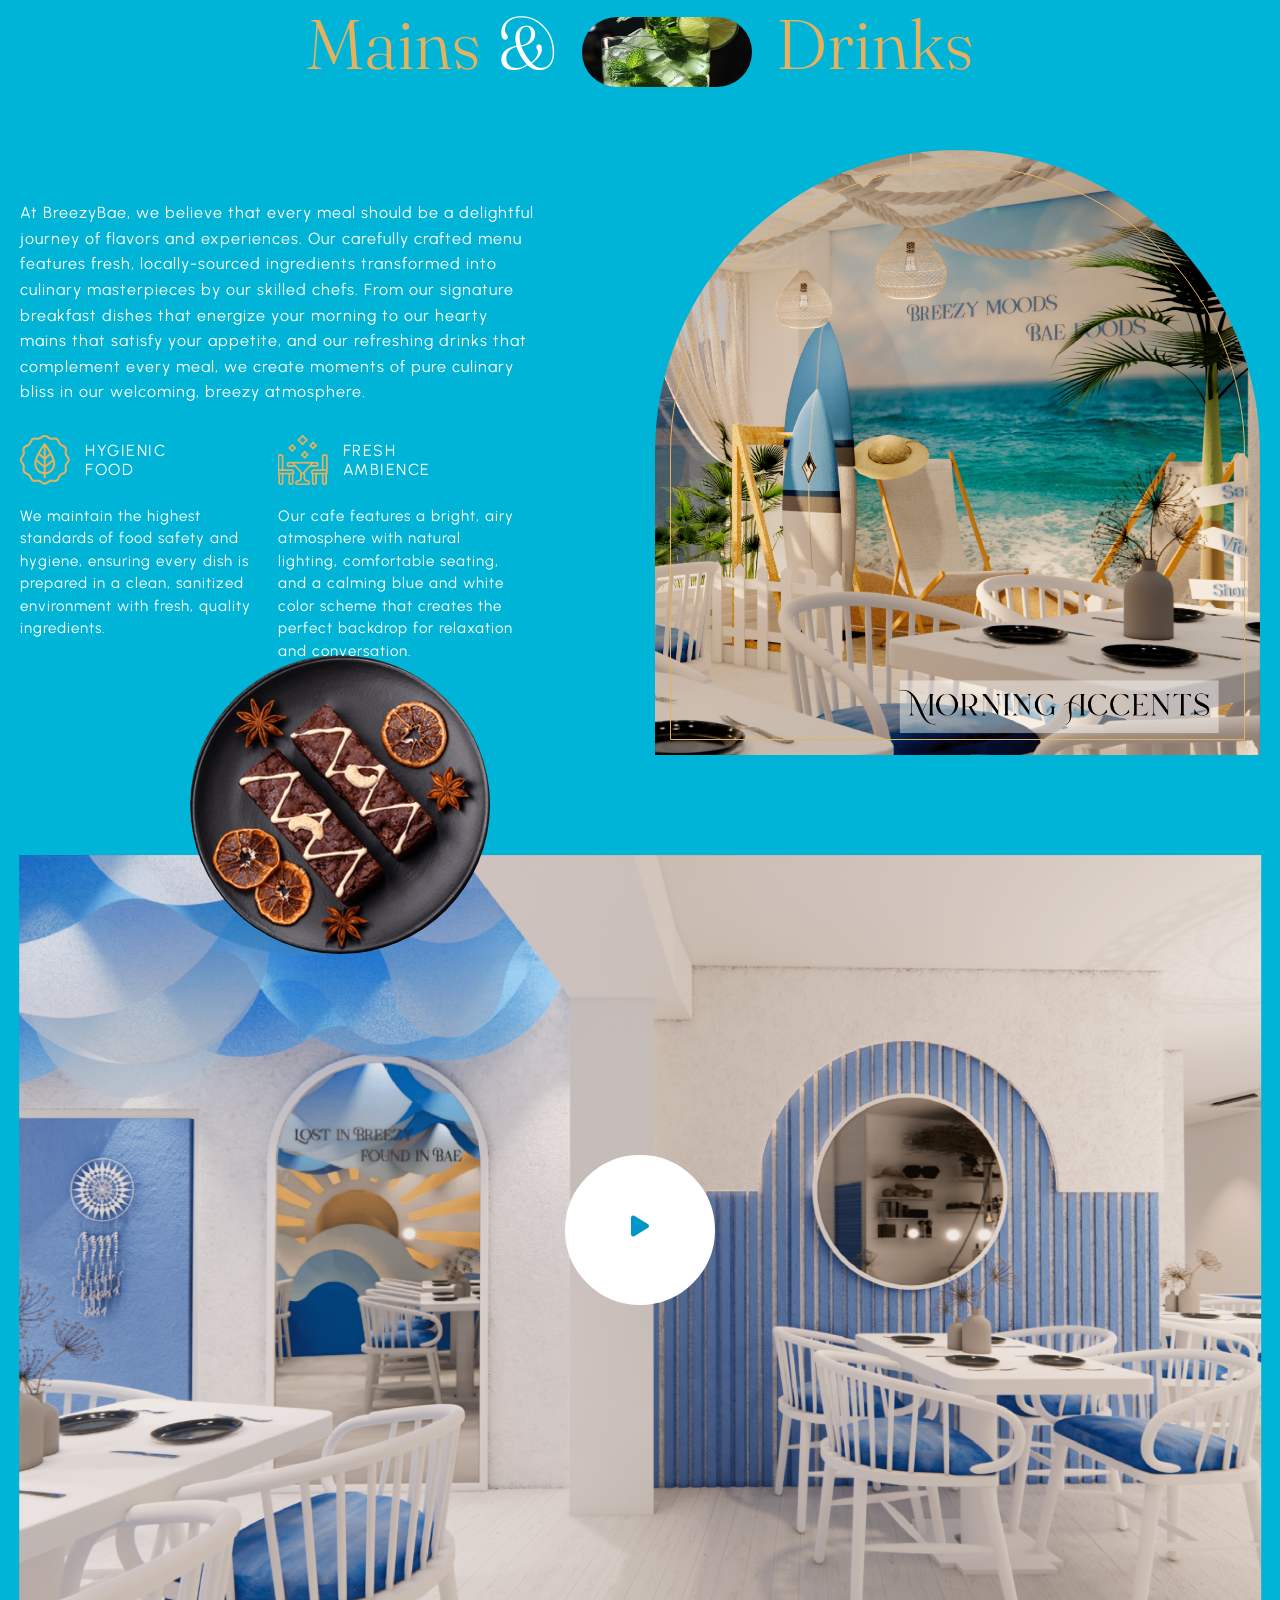
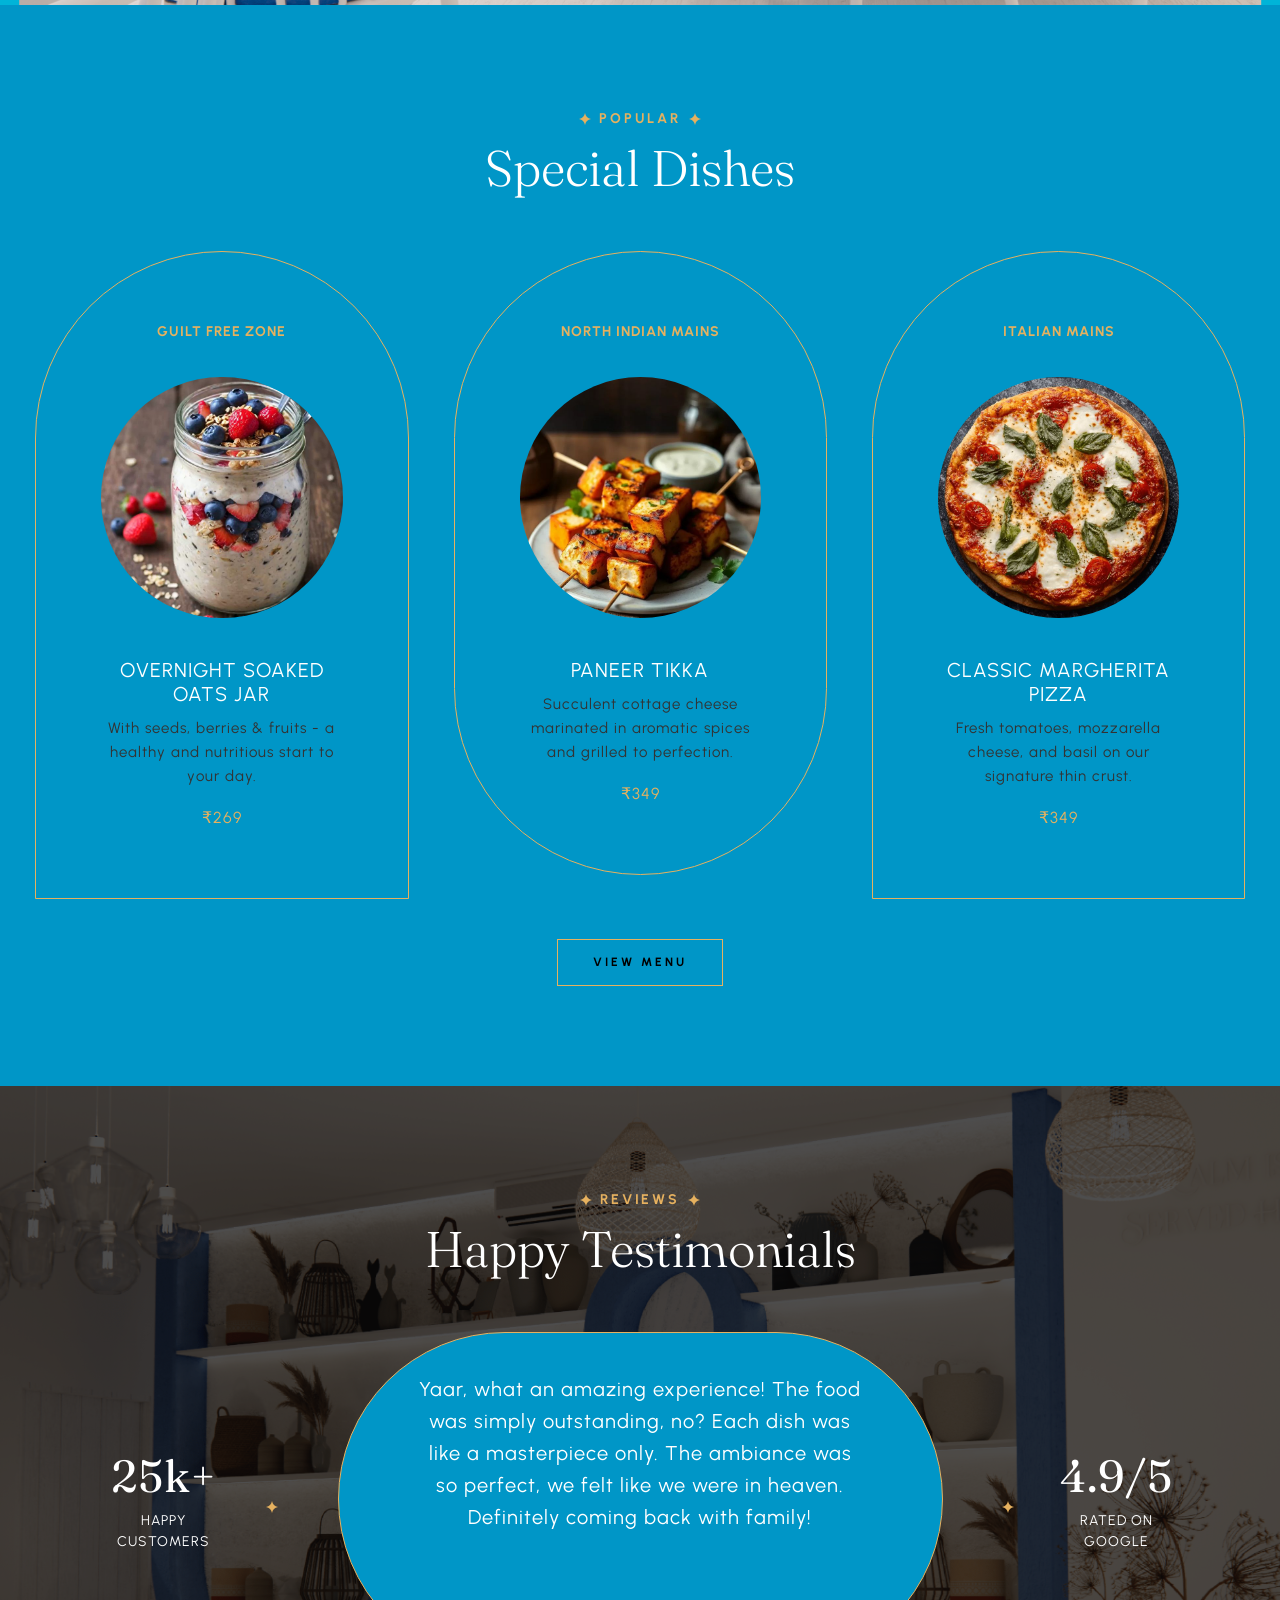
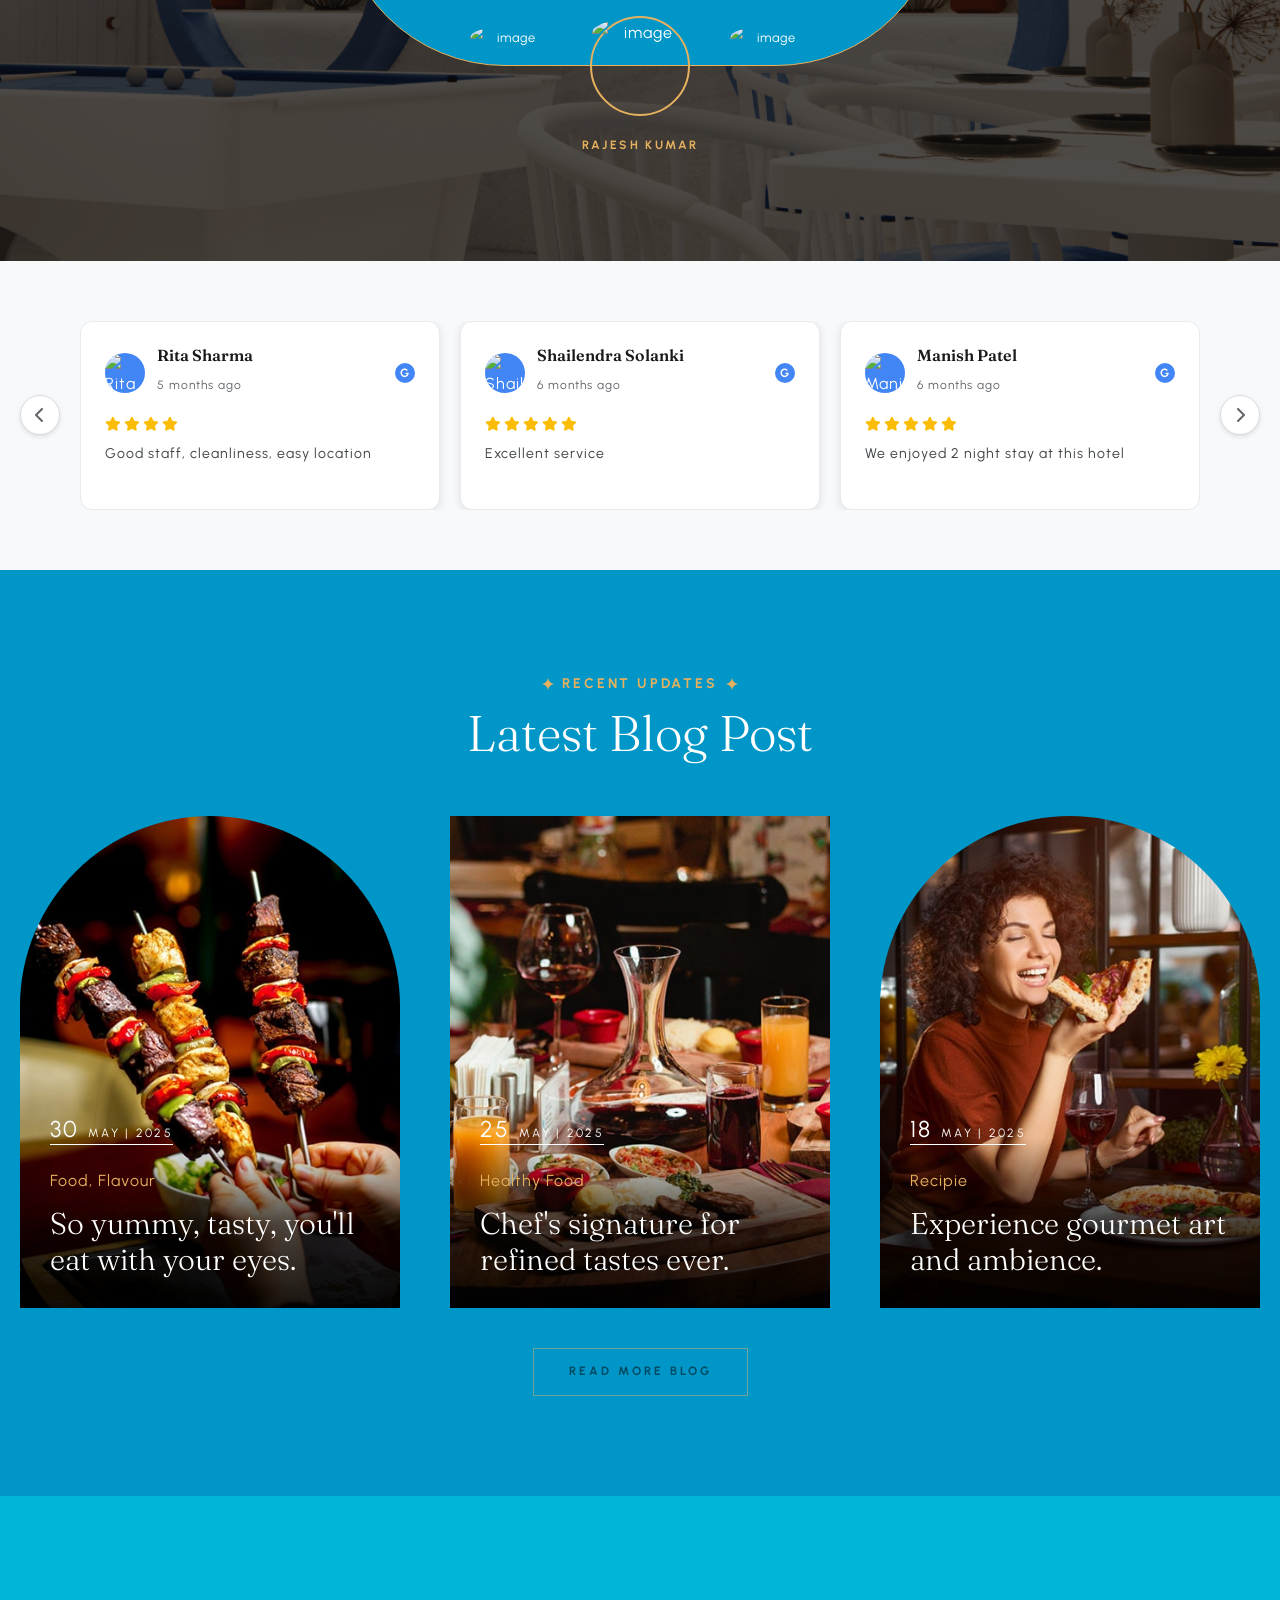
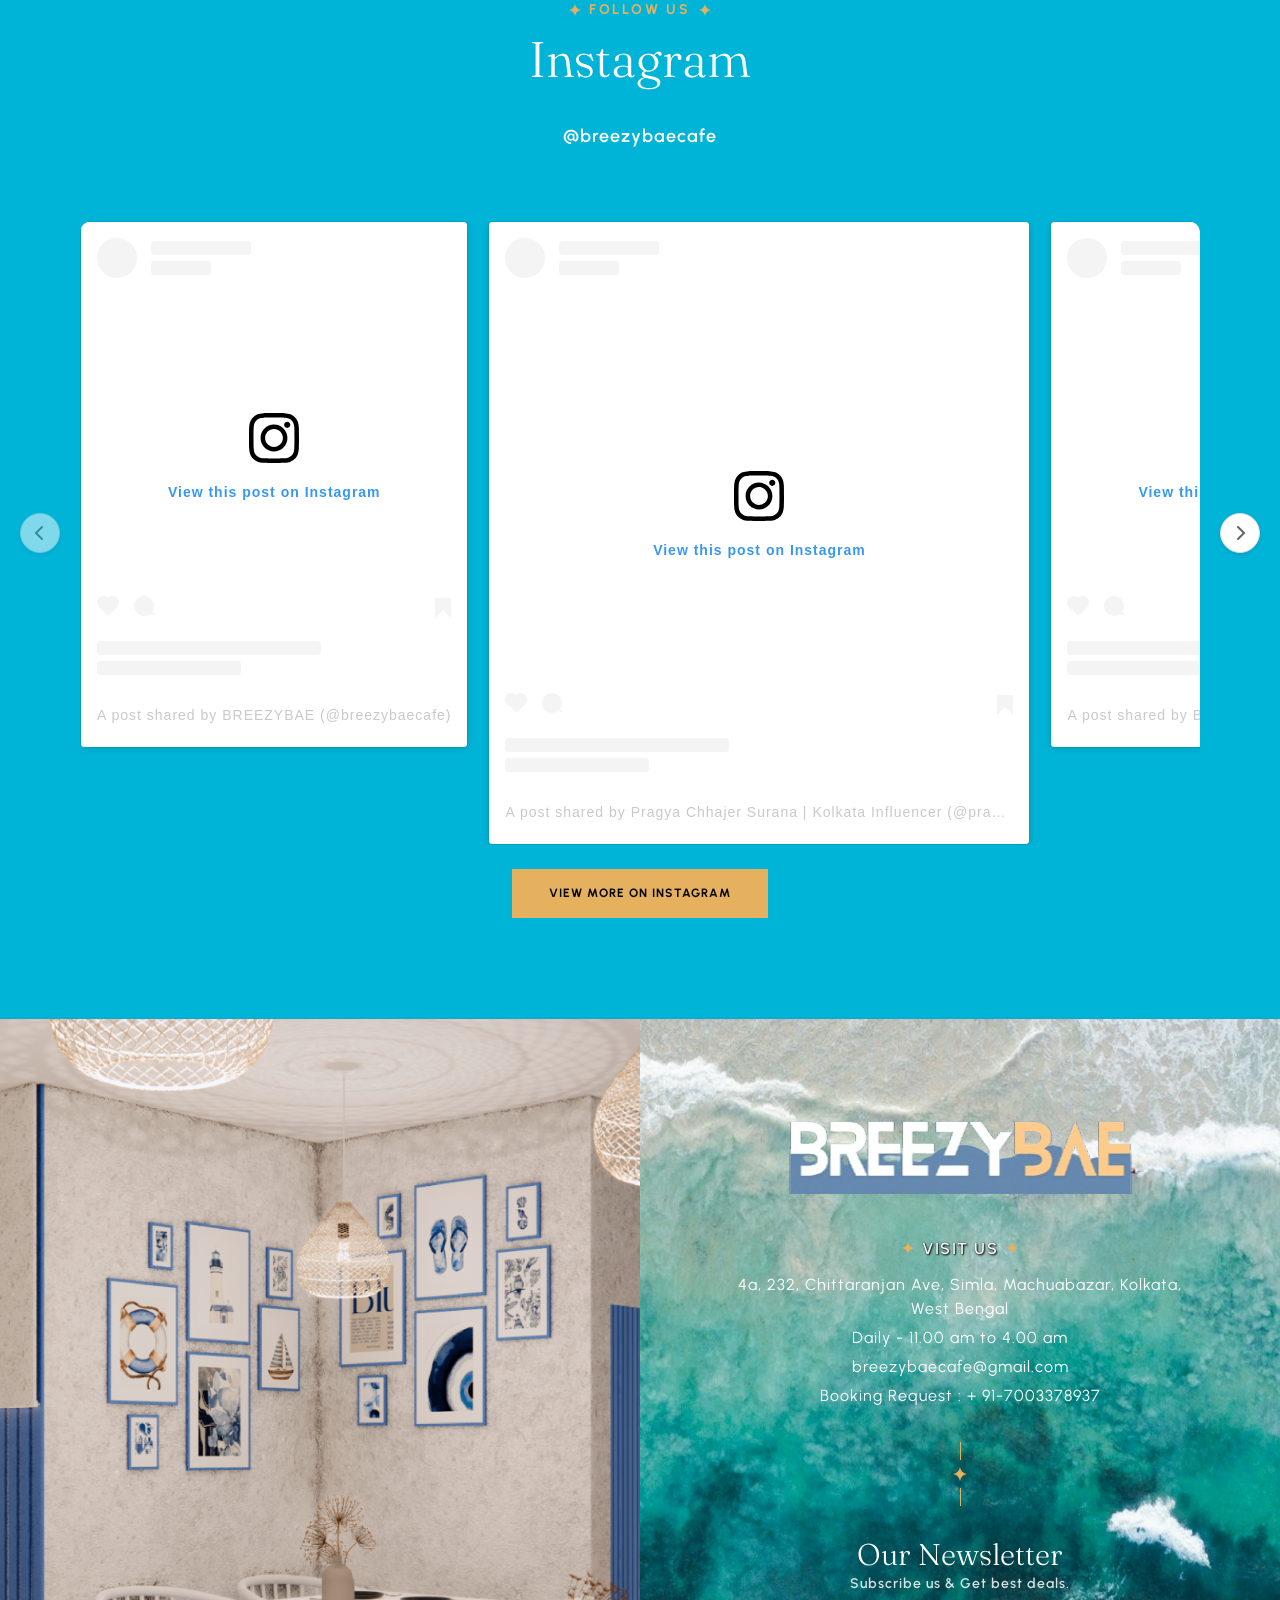
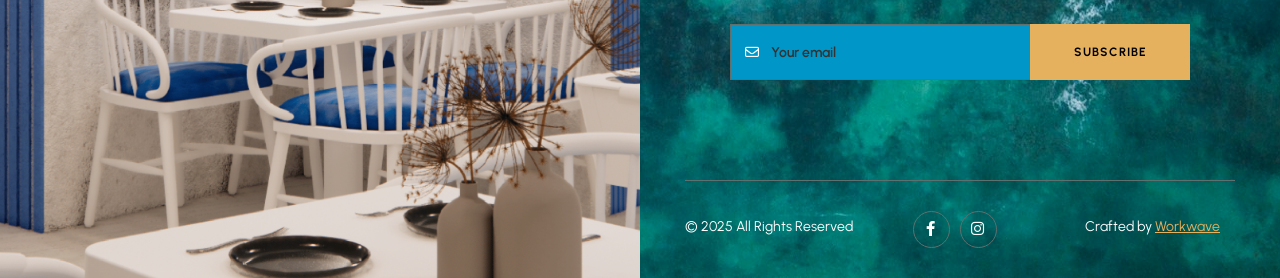
==== commit fd752a9b: "Remove 'Our chefs' link from multiple pages and update styles for menu images" ====
--- a/index.html
+++ b/index.html
@@ -198,7 +198,7 @@
 												</ul>
 											</li>
 											<li><a href="about.html">About Us</a></li>
-											<li><a href="our-chef.html">Our chefs</a></li>
+
 											<li class="dropdown">
 												<a href="#">Pages</a>
 												<ul>
@@ -268,7 +268,7 @@
 								<a href="index.html">Home</a>
 							</li>
 							<li><a href="about.html">About Us</a></li>
-							<li><a href="our-chef.html">Team Members</a></li>
+							
 							<li><a href="menu-list.html">Our Menu</a></li>
 							<li><a href="privacy-policy.html">Privacy Policy</a></li>
 							<li><a href="contact-us.html">Contact Us</a></li>
@@ -416,10 +416,7 @@
 					<div class="tabs-box menu-tabs">
 						<div class="buttons">
 							<ul class="tab-buttons clearfix">
-								<li class="tab-btn active-btn" data-tab="#tab-1">
-									<span>Guilt Free Zone</span>
-								</li>
-								<li class="tab-btn" data-tab="#tab-2">
+							<li class="tab-btn active-btn" data-tab="#tab-2">
 									<span>Main Dishes</span>
 								</li>
 								<li class="tab-btn" data-tab="#tab-3"><span>Desserts</span></li>
@@ -428,130 +425,7 @@
 						</div>
 						<div class="tabs-content">
 							<!--Tab-->
-							<div class="tab active-tab" id="tab-1">
-								<div class="row clearfix">
-									<div class="menu-col col-lg-6 col-md-12 col-sm-12">
-										<div class="inner">
-											<!--Block-->
-											<div class="dish-block">
-												<div class="inner-box">
-													<div class="dish-image">
-														<a href="#"
-															><img
-																src="images/food/oats.jpg"
-																alt="image"
-														/></a>
-													</div>
-													<div class="title clearfix">
-														<div class="ttl clearfix">
-															<h6><a href="#">Overnight Soaked Oats Jar</a></h6>
-														</div>
-														<span class="menu-list-line"> </span>
-														<div class="price"><span>₹269</span></div>
-													</div>
-													<div class="text desc">
-														<a href="#"
-															>With seeds, berries & fruits - a perfect healthy
-															start to your day</a
-														>
-													</div>
-												</div>
-											</div>
-											<!--Block-->
-											<div class="dish-block">
-												<div class="inner-box">
-													<div class="dish-image">
-														<a href="#"
-															><img
-																src="images/food/sandwich-veggie.jpg"
-																alt="image"
-														/></a>
-													</div>
-													<div class="title clearfix">
-														<div class="ttl clearfix">
-															<h6>
-																<a href="#"
-																	>Garden Fresh Hung Curd Sandwich
-																	<span class="s-info">Healthy</span></a
-																>
-															</h6>
-														</div>
-														<span class="menu-list-line"> </span>
-														<div class="price"><span>₹329</span></div>
-													</div>
-													<div class="text desc">
-														<a href="#"
-															>With brown bread - fresh and nutritious sandwich
-															for health conscious</a
-														>
-													</div>
-												</div>
-											</div>
-											<!--Block-->
-											<div class="dish-block">
-												<div class="inner-box">
-													<div class="dish-image">
-														<a href="#"
-															><img
-																src="images/food/brown-fried-rice.jpg"
-																alt="image"
-														/></a>
-													</div>
-													<div class="title clearfix">
-														<div class="ttl clearfix">
-															<h6><a href="#">Brown Rice Stir Fry Bowl</a></h6>
-														</div>
-														<span class="menu-list-line"> </span>
-														<div class="price"><span>₹399</span></div>
-													</div>
-													<div class="text desc">
-														<a href="#"
-															>Nutritious brown rice with fresh vegetables,
-															perfectly seasoned</a
-														>
-													</div>
-												</div>
-											</div>
-											<!--Block-->
-											<div class="dish-block">
-												<div class="inner-box">
-													<div class="dish-image">
-														<a href="#"
-															><img
-																src="images/food/cheese-roll.jpg"
-																alt="image"
-														/></a>
-													</div>
-													<div class="title clearfix">
-														<div class="ttl clearfix">
-															<h6>
-																<a href="#">Cottage Cheese & Quinoa Wrap</a>
-															</h6>
-														</div>
-														<span class="menu-list-line"> </span>
-														<div class="price"><span>₹399</span></div>
-													</div>
-													<div class="text desc">
-														<a href="#"
-															>Protein-rich cottage cheese with superfood quinoa
-															in a wholesome wrap</a
-														>
-													</div>
-												</div>
-											</div>
-										</div>
-									</div>
-									<div class="menu-col img-col col-lg-6 col-md-12 col-sm-12">
-										<div class="inner">
-											<div class="image">
-												<img src="images/food/white-pasta.jpg" alt="image" />
-											</div>
-										</div>
-									</div>
-								</div>
-							</div>
-							<!--Tab-->
-							<div class="tab" id="tab-2">
+						<div class="tab active-tab" id="tab-2">
 								<div class="row clearfix">
 									<div class="menu-col col-lg-6 col-md-12 col-sm-12">
 										<div class="inner">
@@ -1154,7 +1028,10 @@
 								<img
 									src="images/food/mojito.jpg"
 									alt="image"
-									title="image" />
+									title="image" 
+									style="width: 170px; height: 70px;"
+									/>
+									
 								Drinks
 							</span>
 						</h2>
@@ -1303,7 +1180,7 @@
 									<div class="cat-name">North Indian Mains</div>
 									<div class="image">
 										<a href="#"
-											><img src="images/food/paneer-tikka.jpg" alt="Paneer Tikka"
+											><img class="circ" src="images/food/paneer-tikka.jpg" alt="Paneer Tikka"
 										/></a>
 									</div>
 									<h5><a href="menu-list.html">Paneer Tikka</a></h5>
@@ -1337,7 +1214,7 @@
 									<div class="cat-name">Chinese Mains</div>
 									<div class="image">
 										<a href="#"
-											><img src="images/food/chilli-paneer.jpg" alt="Chilli Paneer"
+											><img class="circ" src="images/food/chilli-paneer.jpg" alt="Chilli Paneer"
 										/></a>
 									</div>
 									<h5><a href="menu-list.html">Chilli Paneer - Gravy</a></h5>
@@ -1371,7 +1248,7 @@
 									<div class="cat-name">Italian Mains</div>
 									<div class="image">
 										<a href="#"
-											><img src="images/food/sphagati.jpg" alt="Spaghetti Aglio E Olio"
+											><img class="circ" src="images/food/sphagati.jpg" alt="Spaghetti Aglio E Olio"
 										/></a>
 									</div>
 									<h5><a href="menu-list.html">Classic Spaghetti Aglio E Olio</a></h5>
@@ -1405,7 +1282,7 @@
 									<div class="cat-name">Mocktails & Shakes</div>
 									<div class="image">
 										<a href="#"
-											><img src="images/food/strawberry-mojito.jpg" alt="Strawberry Mojito"
+											><img class="circ" src="images/food/strawberry-mojito.jpg" alt="Strawberry Mojito"
 										/></a>
 									</div>
 									<h5><a href="menu-list.html">Strawberry Mojito</a></h5>
--- a/style.css
+++ b/style.css
@@ -2389,7 +2389,9 @@
 	-ms-transition: all 500ms ease;
 	-o-transition: all 500ms ease;
 	-moz-transition: all 500ms ease;
-	border-radius: 500px;
+	border-radius: 50%;
+	aspect-ratio: 1 / 1;
+	object-fit: cover;
 }
 
 .offer-block-two .inner-box:hover .image img {
@@ -2429,6 +2431,7 @@
 	font-size: 16px;
 	color: var(--main-color);
 }
+
 
 .special-offer .lower-link-box {
 	margin-top: 40px;
